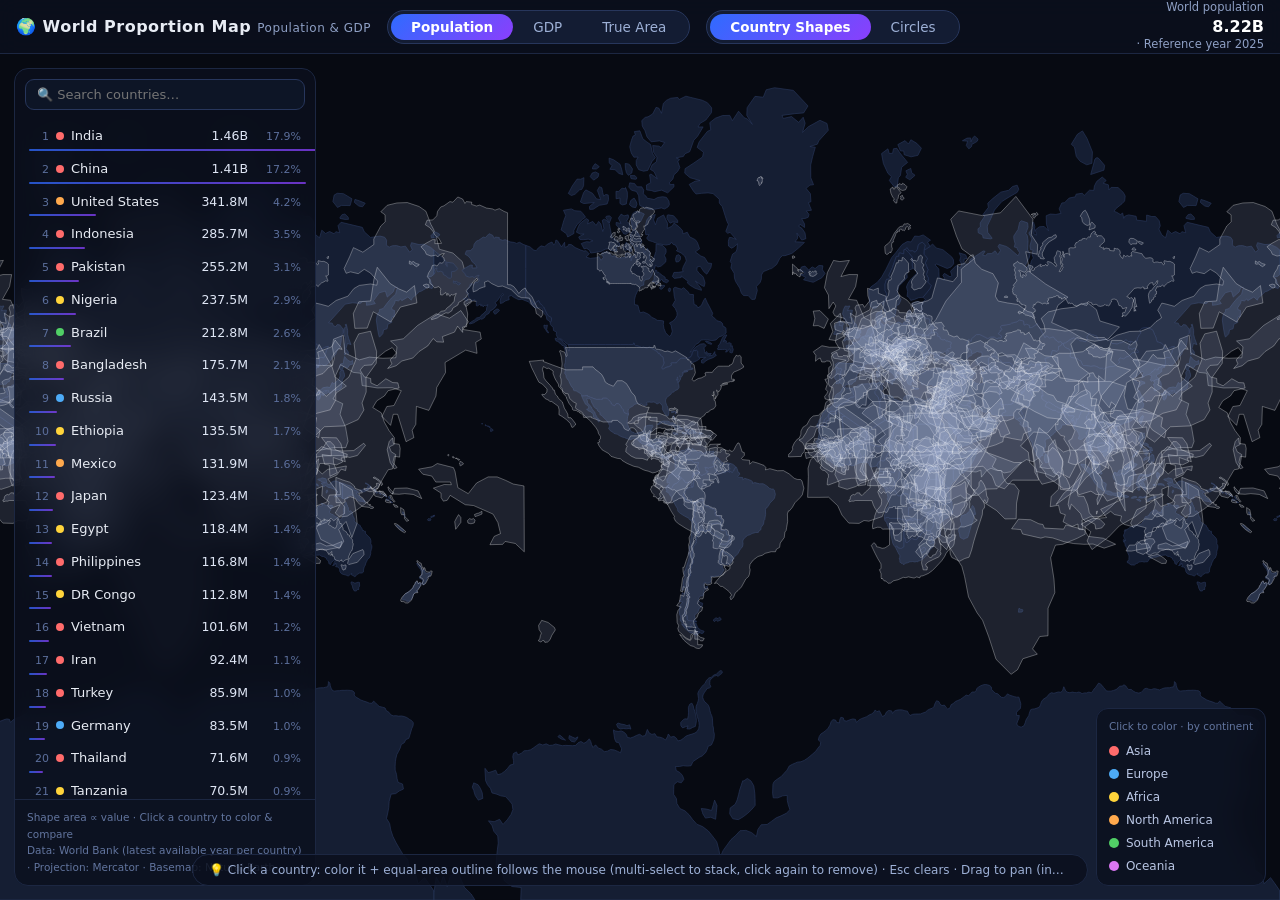
==== index.html @ f041584a "Fix: ghost outline invisible when dragged across the antimeridian (remove lon-delta normalization)" ====
<!doctype html>
<html lang="en">
<head>
<meta charset="utf-8">
<meta name="viewport" content="width=device-width,initial-scale=1">
<meta name="color-scheme" content="dark">
<title>World Proportion Map — Population &amp; GDP</title>
<style>:root{color-scheme:dark}
*{box-sizing:border-box}
html,body{height:100%}
body{margin:0;overflow:hidden;background:#070a12;color:#e8ecf4;font:14px/1.5 "Segoe UI","Microsoft YaHei",system-ui,sans-serif}
header{position:fixed;inset:0 0 auto 0;height:54px;display:flex;align-items:center;gap:16px;padding:0 16px;background:rgba(11,16,30,.85);backdrop-filter:blur(10px);border-bottom:1px solid #1c2742;z-index:30}
.brand{font-weight:700;font-size:16px;letter-spacing:.5px;white-space:nowrap}
.brand small{color:#8fa0c5;font-weight:500;margin-left:6px;font-size:12px}
.toggle{display:flex;background:#131c33;border:1px solid #27365c;border-radius:999px;padding:3px;flex:none}
.toggle button{border:0;background:transparent;color:#9db0d6;padding:5px 20px;border-radius:999px;cursor:pointer;font-size:13.5px;font-family:inherit;transition:.2s}
.toggle button.on{background:linear-gradient(135deg,#2f6bff,#8a3ffc);color:#fff;font-weight:600}
.hstat{margin-left:auto;text-align:right;font-size:11.5px;color:#8fa0c5;white-space:nowrap;line-height:1.35}
.hstat b{display:block;font-size:16px;color:#fff;font-variant-numeric:tabular-nums}
#stage{position:fixed;inset:54px 0 0 0}
#map{display:block;width:100%;height:100%;cursor:grab;user-select:none;-webkit-user-select:none;touch-action:none}
.lg-t{font-size:10.5px;color:#62759f;margin-bottom:2px}
#panel{position:absolute;left:14px;top:14px;bottom:14px;width:302px;display:flex;flex-direction:column;background:rgba(11,16,30,.82);backdrop-filter:blur(12px);border:1px solid #1c2742;border-radius:14px;z-index:20;overflow:hidden}
.p-head{padding:10px 10px 8px}
#q{width:100%;background:#0d1526;border:1px solid #27365c;border-radius:9px;color:#e8ecf4;padding:7px 11px;font-size:13px;outline:none;font-family:inherit}
#q:focus{border-color:#3d5aa8}
#rank{flex:1;overflow:auto;padding:2px 6px 8px}
.row{position:relative;display:flex;align-items:baseline;gap:7px;padding:6px 8px 7px;border-radius:8px;cursor:pointer;font-size:13px}
.row:hover{background:#16203a}
.row.act{background:#1b2a52}
.rk{width:20px;text-align:right;color:#5c6f9c;font-size:11px;flex:none;font-variant-numeric:tabular-nums}
.dotc{width:8px;height:8px;border-radius:50%;flex:none;align-self:center}
.nm{flex:1;overflow:hidden;text-overflow:ellipsis;white-space:nowrap}
.vv{color:#dfe6f5;font-variant-numeric:tabular-nums;font-size:12.5px}
.sh{width:46px;text-align:right;color:#5c6f9c;font-size:11px;font-variant-numeric:tabular-nums;flex:none}
.bar{position:absolute;left:8px;bottom:2px;height:2px;border-radius:2px;background:linear-gradient(90deg,#2f6bff,#8a3ffc);opacity:.75}
.p-foot{padding:9px 12px;font-size:10.5px;color:#62759f;border-top:1px solid #1c2742;line-height:1.6}
#legend{position:absolute;right:14px;bottom:14px;display:flex;flex-direction:column;gap:5px;background:rgba(11,16,30,.82);backdrop-filter:blur(12px);border:1px solid #1c2742;border-radius:12px;padding:10px 12px;z-index:20;font-size:12px}
.lg{display:flex;align-items:center;gap:7px;color:#b9c6e4}
.lg i{width:10px;height:10px;border-radius:50%}
#hint{position:absolute;bottom:14px;left:50%;transform:translateX(-50%);background:rgba(11,16,30,.85);border:1px solid #1c2742;padding:6px 16px;border-radius:999px;font-size:12px;color:#9db0d6;z-index:20;white-space:nowrap;max-width:70%;overflow:hidden;text-overflow:ellipsis}
#tooltip{position:fixed;display:none;pointer-events:none;background:rgba(8,12,22,.94);border:1px solid #2b3c68;border-radius:10px;padding:9px 12px;font-size:12.5px;z-index:40;max-width:280px;box-shadow:0 8px 28px rgba(0,0,0,.55)}
.tt-name{font-weight:700;font-size:13.5px;margin-bottom:3px}
.tt-name span{color:#8fa0c5;font-weight:500;font-size:11.5px}
.tt-row{color:#c4d0ea}
.tt-row b{color:#fff}
.tt-row .yr{color:#6d7fa8;font-size:11px}
.tt-row.dim{color:#7c8bab}
#errbar{display:none;position:fixed;top:64px;left:50%;transform:translateX(-50%);background:#6b1d1d;border:1px solid #a33;color:#ffd9d9;padding:8px 16px;border-radius:9px;z-index:99;font-size:13px}
.land{fill:#151e33;stroke:#2b3a5f}
@media(max-width:900px){#panel,#hstat{display:none}}
</style>
</head>
<body>
<header>
  <div class="brand">🌍 World Proportion Map<small>Population &amp; GDP</small></div>
  <div class="toggle">
    <button id="btn-pop">Population</button>
    <button id="btn-gdp">GDP</button>
    <button id="btn-area">True Area</button>
  </div>
  <div class="toggle">
    <button id="btn-shape">Country Shapes</button>
    <button id="btn-circ">Circles</button>
  </div>
  <div class="hstat" id="hstat">
    <span id="mLabel">World population</span>
    <b id="mTotal">—</b>
    <span id="mYear"></span>
  </div>
</header>
<div id="stage">
  <svg id="map"></svg>
  <aside id="panel">
    <div class="p-head"><input id="q" placeholder="🔍 Search countries…"></div>
    <div id="rank"></div>
    <div class="p-foot">Shape area ∝ value · Click a country to color &amp; compare<br>Data: World Bank (latest available year per country) · Projection: Mercator · Basemap: Natural Earth</div>
  </aside>
  <div id="legend"></div>
  <div id="hint">💡 Click a country: color it + equal-area outline follows the mouse (multi-select to stack, click again to remove) · Esc clears · Drag to pan (infinite horizontal) · Scroll to zoom</div>
  <div id="errbar"></div>
</div>
<div id="tooltip"></div>
<script type="application/json" id="world-topo">{"type":"Topology","objects":{"countries":{"type":"GeometryCollection","geometries":[{"type":"MultiPolygon","arcs":[[[0]],[[1]]],"id":"242","properties":{"name":"Fiji"}},{"type":"Polygon","arcs":[[2,3,4,5,6,7,8,9,10]],"id":"834","properties":{"name":"Tanzania"}},{"type":"Polygon","arcs":[[11,12,13,14]],"id":"732","properties":{"name":"W. Sahara"}},{"type":"MultiPolygon","arcs":[[[15,16,17,18]],[[19]],[[20]],[[21]],[[22]],[[23]],[[24]],[[25]],[[26]],[[27]],[[28]],[[29]],[[30]],[[31]],[[32]],[[33]],[[34]],[[35]],[[36]],[[37]],[[38]],[[39]],[[40]],[[41]],[[42]],[[43]],[[44]],[[45]],[[46]],[[47]]],"id":"124","properties":{"name":"Canada"}},{"type":"MultiPolygon","arcs":[[[-19,48,49,50]],[[51]],[[52]],[[53]],[[54]],[[55]],[[56]],[[57]],[[-17,58]],[[59]]],"id":"840","properties":{"name":"United States of America"}},{"type":"Polygon","arcs":[[60,61,62,63,64,65]],"id":"398","properties":{"name":"Kazakhstan"}},{"type":"Polygon","arcs":[[-63,66,67,68,69]],"id":"860","properties":{"name":"Uzbekistan"}},{"type":"MultiPolygon","arcs":[[[70,71]],[[72]],[[73]],[[74]]],"id":"598","properties":{"name":"Papua New Guinea"}},{"type":"MultiPolygon","arcs":[[[-72,75]],[[76,77]],[[78]],[[79,80]],[[81]],[[82]],[[83]],[[84]],[[85]],[[86]],[[87]],[[88]],[[89]]],"id":"360","properties":{"name":"Indonesia"}},{"type":"MultiPolygon","arcs":[[[90,91]],[[92,93,94,95,96,97]]],"id":"032","properties":{"name":"Argentina"}},{"type":"MultiPolygon","arcs":[[[-92,98]],[[99,-95,100,101]]],"id":"152","properties":{"name":"Chile"}},{"type":"Polygon","arcs":[[-8,102,103,104,105,106,107,108,109,110,111]],"id":"180","properties":{"name":"Dem. Rep. Congo"}},{"type":"Polygon","arcs":[[112,113,114,115]],"id":"706","properties":{"name":"Somalia"}},{"type":"Polygon","arcs":[[-3,116,117,118,-113,119]],"id":"404","properties":{"name":"Kenya"}},{"type":"Polygon","arcs":[[120,121,122,123,124,125,126,127]],"id":"729","properties":{"name":"Sudan"}},{"type":"Polygon","arcs":[[-122,128,129,130,131]],"id":"148","properties":{"name":"Chad"}},{"type":"Polygon","arcs":[[132,133]],"id":"332","properties":{"name":"Haiti"}},{"type":"Polygon","arcs":[[-133,134]],"id":"214","properties":{"name":"Dominican Rep."}},{"type":"MultiPolygon","arcs":[[[135]],[[136]],[[137]],[[138]],[[139]],[[140]],[[141,142,143]],[[144]],[[145]],[[146,147,148,149,-66,150,151,152,153,154,155,156,157,158,159,160,161]],[[162]],[[163,164]]],"id":"643","properties":{"name":"Russia"}},{"type":"MultiPolygon","arcs":[[[165]],[[166]],[[167]]],"id":"044","properties":{"name":"Bahamas"}},{"type":"Polygon","arcs":[[168]],"id":"238","properties":{"name":"Falkland Is."}},{"type":"MultiPolygon","arcs":[[[169]],[[-161,170,171,172]],[[173]],[[174]]],"id":"578","properties":{"name":"Norway"}},{"type":"Polygon","arcs":[[175]],"id":"304","properties":{"name":"Greenland"}},{"type":"Polygon","arcs":[[176]],"id":"260","properties":{"name":"Fr. S. Antarctic Lands"}},{"type":"Polygon","arcs":[[177,-77]],"id":"626","properties":{"name":"Timor-Leste"}},{"type":"Polygon","arcs":[[178,179,180,181,182,183,184],[185]],"id":"710","properties":{"name":"South Africa"}},{"type":"Polygon","arcs":[[-186]],"id":"426","properties":{"name":"Lesotho"}},{"type":"Polygon","arcs":[[-50,186,187,188,189]],"id":"484","properties":{"name":"Mexico"}},{"type":"Polygon","arcs":[[190,191,-93]],"id":"858","properties":{"name":"Uruguay"}},{"type":"Polygon","arcs":[[-191,-98,192,193,194,195,196,197,198,199,200]],"id":"076","properties":{"name":"Brazil"}},{"type":"Polygon","arcs":[[-194,201,-96,-100,202]],"id":"068","properties":{"name":"Bolivia"}},{"type":"Polygon","arcs":[[-195,-203,-102,203,204,205]],"id":"604","properties":{"name":"Peru"}},{"type":"Polygon","arcs":[[-196,-206,206,207,208,209,210]],"id":"170","properties":{"name":"Colombia"}},{"type":"Polygon","arcs":[[-209,211,212,213]],"id":"591","properties":{"name":"Panama"}},{"type":"Polygon","arcs":[[-213,214,215,216]],"id":"188","properties":{"name":"Costa Rica"}},{"type":"Polygon","arcs":[[-216,217,218,219]],"id":"558","properties":{"name":"Nicaragua"}},{"type":"Polygon","arcs":[[-219,220,221,222,223]],"id":"340","properties":{"name":"Honduras"}},{"type":"Polygon","arcs":[[-222,224,225]],"id":"222","properties":{"name":"El Salvador"}},{"type":"Polygon","arcs":[[-189,226,227,-223,-226,228]],"id":"320","properties":{"name":"Guatemala"}},{"type":"Polygon","arcs":[[-188,229,-227]],"id":"084","properties":{"name":"Belize"}},{"type":"Polygon","arcs":[[-197,-211,230,231]],"id":"862","properties":{"name":"Venezuela"}},{"type":"Polygon","arcs":[[-198,-232,232,233]],"id":"328","properties":{"name":"Guyana"}},{"type":"Polygon","arcs":[[-199,-234,234,235]],"id":"740","properties":{"name":"Suriname"}},{"type":"MultiPolygon","arcs":[[[-200,-236,236]],[[237,238,239,240,241,242,243,244]],[[245]]],"id":"250","properties":{"name":"France"}},{"type":"Polygon","arcs":[[-205,246,-207]],"id":"218","properties":{"name":"Ecuador"}},{"type":"Polygon","arcs":[[247]],"id":"630","properties":{"name":"Puerto Rico"}},{"type":"Polygon","arcs":[[248]],"id":"388","properties":{"name":"Jamaica"}},{"type":"Polygon","arcs":[[249]],"id":"192","properties":{"name":"Cuba"}},{"type":"Polygon","arcs":[[-181,250,251,252]],"id":"716","properties":{"name":"Zimbabwe"}},{"type":"Polygon","arcs":[[-180,253,254,-251]],"id":"072","properties":{"name":"Botswana"}},{"type":"Polygon","arcs":[[-179,255,256,257,-254]],"id":"516","properties":{"name":"Namibia"}},{"type":"Polygon","arcs":[[258,259,260,261,262,263,264]],"id":"686","properties":{"name":"Senegal"}},{"type":"Polygon","arcs":[[-261,265,266,267,268,269,270]],"id":"466","properties":{"name":"Mali"}},{"type":"Polygon","arcs":[[-13,271,-266,-260,272]],"id":"478","properties":{"name":"Mauritania"}},{"type":"Polygon","arcs":[[273,274,275,276,277]],"id":"204","properties":{"name":"Benin"}},{"type":"Polygon","arcs":[[-131,278,279,-277,280,-268,281,282]],"id":"562","properties":{"name":"Niger"}},{"type":"Polygon","arcs":[[-278,-280,283,284]],"id":"566","properties":{"name":"Nigeria"}},{"type":"Polygon","arcs":[[-130,285,286,287,288,289,-284,-279]],"id":"120","properties":{"name":"Cameroon"}},{"type":"Polygon","arcs":[[-275,290,291,292]],"id":"768","properties":{"name":"Togo"}},{"type":"Polygon","arcs":[[-292,293,294,295]],"id":"288","properties":{"name":"Ghana"}},{"type":"Polygon","arcs":[[-270,296,-295,297,298,299]],"id":"384","properties":{"name":"Côte d'Ivoire"}},{"type":"Polygon","arcs":[[-262,-271,-300,300,301,302,303]],"id":"324","properties":{"name":"Guinea"}},{"type":"Polygon","arcs":[[-263,-304,304]],"id":"624","properties":{"name":"Guinea-Bissau"}},{"type":"Polygon","arcs":[[-299,305,306,-301]],"id":"430","properties":{"name":"Liberia"}},{"type":"Polygon","arcs":[[-302,-307,307]],"id":"694","properties":{"name":"Sierra Leone"}},{"type":"Polygon","arcs":[[-269,-281,-276,-293,-296,-297]],"id":"854","properties":{"name":"Burkina Faso"}},{"type":"Polygon","arcs":[[-108,308,-286,-129,-121,309]],"id":"140","properties":{"name":"Central African Rep."}},{"type":"Polygon","arcs":[[-107,310,311,312,-287,-309]],"id":"178","properties":{"name":"Congo"}},{"type":"Polygon","arcs":[[-288,-313,313,314]],"id":"266","properties":{"name":"Gabon"}},{"type":"Polygon","arcs":[[-289,-315,315]],"id":"226","properties":{"name":"Eq. Guinea"}},{"type":"Polygon","arcs":[[-7,316,317,-252,-255,-258,318,-103]],"id":"894","properties":{"name":"Zambia"}},{"type":"Polygon","arcs":[[-6,319,-317]],"id":"454","properties":{"name":"Malawi"}},{"type":"Polygon","arcs":[[-5,320,-184,321,-182,-253,-318,-320]],"id":"508","properties":{"name":"Mozambique"}},{"type":"Polygon","arcs":[[-183,-322]],"id":"748","properties":{"name":"eSwatini"}},{"type":"MultiPolygon","arcs":[[[-106,322,-311]],[[-104,-319,-257,323]]],"id":"024","properties":{"name":"Angola"}},{"type":"Polygon","arcs":[[-9,-112,324]],"id":"108","properties":{"name":"Burundi"}},{"type":"Polygon","arcs":[[325,326,327,328,329,330,331]],"id":"376","properties":{"name":"Israel"}},{"type":"Polygon","arcs":[[-331,332,333]],"id":"422","properties":{"name":"Lebanon"}},{"type":"Polygon","arcs":[[334]],"id":"450","properties":{"name":"Madagascar"}},{"type":"Polygon","arcs":[[-327,335]],"id":"275","properties":{"name":"Palestine"}},{"type":"Polygon","arcs":[[-265,336]],"id":"270","properties":{"name":"Gambia"}},{"type":"Polygon","arcs":[[337,338,339]],"id":"788","properties":{"name":"Tunisia"}},{"type":"Polygon","arcs":[[-12,340,341,-338,342,-282,-267,-272]],"id":"012","properties":{"name":"Algeria"}},{"type":"Polygon","arcs":[[-326,343,344,345,346,-328,-336]],"id":"400","properties":{"name":"Jordan"}},{"type":"Polygon","arcs":[[347,348,349,350,351]],"id":"784","properties":{"name":"United Arab Emirates"}},{"type":"Polygon","arcs":[[352,353]],"id":"634","properties":{"name":"Qatar"}},{"type":"Polygon","arcs":[[354,355,356]],"id":"414","properties":{"name":"Kuwait"}},{"type":"Polygon","arcs":[[-345,357,358,359,360,-357,361]],"id":"368","properties":{"name":"Iraq"}},{"type":"MultiPolygon","arcs":[[[-351,362,363,364]],[[-349,365]]],"id":"512","properties":{"name":"Oman"}},{"type":"MultiPolygon","arcs":[[[366]],[[367]]],"id":"548","properties":{"name":"Vanuatu"}},{"type":"Polygon","arcs":[[368,369,370,371]],"id":"116","properties":{"name":"Cambodia"}},{"type":"Polygon","arcs":[[-369,372,373,374,375,376]],"id":"764","properties":{"name":"Thailand"}},{"type":"Polygon","arcs":[[-370,-377,377,378,379]],"id":"418","properties":{"name":"Laos"}},{"type":"Polygon","arcs":[[-376,380,381,382,383,-378]],"id":"104","properties":{"name":"Myanmar"}},{"type":"Polygon","arcs":[[-371,-380,384,385]],"id":"704","properties":{"name":"Vietnam"}},{"type":"MultiPolygon","arcs":[[[386,386,386]],[[-147,387,388,389,390]]],"id":"408","properties":{"name":"North Korea"}},{"type":"Polygon","arcs":[[-389,391]],"id":"410","properties":{"name":"South Korea"}},{"type":"Polygon","arcs":[[-149,392]],"id":"496","properties":{"name":"Mongolia"}},{"type":"Polygon","arcs":[[-383,393,394,395,396,397,398,399,400]],"id":"356","properties":{"name":"India"}},{"type":"Polygon","arcs":[[-382,401,-394]],"id":"050","properties":{"name":"Bangladesh"}},{"type":"Polygon","arcs":[[-400,402]],"id":"064","properties":{"name":"Bhutan"}},{"type":"Polygon","arcs":[[-398,403]],"id":"524","properties":{"name":"Nepal"}},{"type":"Polygon","arcs":[[-396,404,405,406,407]],"id":"586","properties":{"name":"Pakistan"}},{"type":"Polygon","arcs":[[-69,408,409,-407,410,411]],"id":"004","properties":{"name":"Afghanistan"}},{"type":"Polygon","arcs":[[-68,412,413,-409]],"id":"762","properties":{"name":"Tajikistan"}},{"type":"Polygon","arcs":[[-62,414,-413,-67]],"id":"417","properties":{"name":"Kyrgyzstan"}},{"type":"Polygon","arcs":[[-64,-70,-412,415,416]],"id":"795","properties":{"name":"Turkmenistan"}},{"type":"Polygon","arcs":[[-360,417,418,419,420,421,-416,-411,-406,422]],"id":"364","properties":{"name":"Iran"}},{"type":"Polygon","arcs":[[-332,-334,423,424,-358,-344]],"id":"760","properties":{"name":"Syria"}},{"type":"Polygon","arcs":[[-420,425,426,427,428]],"id":"051","properties":{"name":"Armenia"}},{"type":"Polygon","arcs":[[-172,429,430]],"id":"752","properties":{"name":"Sweden"}},{"type":"Polygon","arcs":[[-156,431,432,433,434]],"id":"112","properties":{"name":"Belarus"}},{"type":"Polygon","arcs":[[-155,435,-164,436,437,438,439,440,441,442,-432]],"id":"804","properties":{"name":"Ukraine"}},{"type":"Polygon","arcs":[[-433,-443,443,444,445,446,-142,447]],"id":"616","properties":{"name":"Poland"}},{"type":"Polygon","arcs":[[448,449,450,451,452,453,454]],"id":"040","properties":{"name":"Austria"}},{"type":"Polygon","arcs":[[-441,455,456,457,458,-449,459]],"id":"348","properties":{"name":"Hungary"}},{"type":"Polygon","arcs":[[-439,460]],"id":"498","properties":{"name":"Moldova"}},{"type":"Polygon","arcs":[[-438,461,462,463,-456,-440,-461]],"id":"642","properties":{"name":"Romania"}},{"type":"Polygon","arcs":[[-434,-448,-144,464,465]],"id":"440","properties":{"name":"Lithuania"}},{"type":"Polygon","arcs":[[-157,-435,-466,466,467]],"id":"428","properties":{"name":"Latvia"}},{"type":"Polygon","arcs":[[-158,-468,468]],"id":"233","properties":{"name":"Estonia"}},{"type":"Polygon","arcs":[[-446,469,-453,470,-238,471,472,473,474,475,476]],"id":"276","properties":{"name":"Germany"}},{"type":"Polygon","arcs":[[-463,477,478,479,480,481]],"id":"100","properties":{"name":"Bulgaria"}},{"type":"MultiPolygon","arcs":[[[482]],[[-480,483,484,485,486]]],"id":"300","properties":{"name":"Greece"}},{"type":"MultiPolygon","arcs":[[[-359,-425,487,488,-427,-418]],[[-479,489,-484]]],"id":"792","properties":{"name":"Turkey"}},{"type":"Polygon","arcs":[[-486,490,491,492,493]],"id":"008","properties":{"name":"Albania"}},{"type":"Polygon","arcs":[[-458,494,495,496,497,498]],"id":"191","properties":{"name":"Croatia"}},{"type":"Polygon","arcs":[[-452,499,-239,-471]],"id":"756","properties":{"name":"Switzerland"}},{"type":"Polygon","arcs":[[-472,-245,500]],"id":"442","properties":{"name":"Luxembourg"}},{"type":"Polygon","arcs":[[-473,-501,-244,501,502]],"id":"056","properties":{"name":"Belgium"}},{"type":"Polygon","arcs":[[-474,-503,503]],"id":"528","properties":{"name":"Netherlands"}},{"type":"Polygon","arcs":[[504,505]],"id":"620","properties":{"name":"Portugal"}},{"type":"Polygon","arcs":[[-505,506,-242,507]],"id":"724","properties":{"name":"Spain"}},{"type":"Polygon","arcs":[[508,509]],"id":"372","properties":{"name":"Ireland"}},{"type":"Polygon","arcs":[[510]],"id":"540","properties":{"name":"New Caledonia"}},{"type":"MultiPolygon","arcs":[[[511]],[[512]],[[513]],[[514]],[[515]]],"id":"090","properties":{"name":"Solomon Is."}},{"type":"MultiPolygon","arcs":[[[516]],[[517]]],"id":"554","properties":{"name":"New Zealand"}},{"type":"MultiPolygon","arcs":[[[518]],[[519]]],"id":"036","properties":{"name":"Australia"}},{"type":"Polygon","arcs":[[520]],"id":"144","properties":{"name":"Sri Lanka"}},{"type":"MultiPolygon","arcs":[[[521]],[[-61,-150,-393,-148,-391,522,-385,-379,-384,-401,-403,-399,-404,-397,-408,-410,-414,-415]]],"id":"156","properties":{"name":"China"}},{"type":"Polygon","arcs":[[523]],"id":"158","properties":{"name":"Taiwan"}},{"type":"MultiPolygon","arcs":[[[-451,524,525,-240,-500]],[[526]],[[527]]],"id":"380","properties":{"name":"Italy"}},{"type":"MultiPolygon","arcs":[[[-476,528]],[[529]]],"id":"208","properties":{"name":"Denmark"}},{"type":"MultiPolygon","arcs":[[[-510,530]],[[531]]],"id":"826","properties":{"name":"United Kingdom"}},{"type":"Polygon","arcs":[[532]],"id":"352","properties":{"name":"Iceland"}},{"type":"MultiPolygon","arcs":[[[-152,533,-421,-429,534]],[[-419,-426]]],"id":"031","properties":{"name":"Azerbaijan"}},{"type":"Polygon","arcs":[[-153,-535,-428,-489,535]],"id":"268","properties":{"name":"Georgia"}},{"type":"MultiPolygon","arcs":[[[536]],[[537]],[[538]],[[539]],[[540]],[[541]],[[542]]],"id":"608","properties":{"name":"Philippines"}},{"type":"MultiPolygon","arcs":[[[-374,543]],[[-81,544,545,546]]],"id":"458","properties":{"name":"Malaysia"}},{"type":"Polygon","arcs":[[-546,547]],"id":"096","properties":{"name":"Brunei"}},{"type":"Polygon","arcs":[[-450,-459,-499,548,-525]],"id":"705","properties":{"name":"Slovenia"}},{"type":"Polygon","arcs":[[-160,549,-430,-171]],"id":"246","properties":{"name":"Finland"}},{"type":"Polygon","arcs":[[-442,-460,-455,550,-444]],"id":"703","properties":{"name":"Slovakia"}},{"type":"Polygon","arcs":[[-445,-551,-454,-470]],"id":"203","properties":{"name":"Czechia"}},{"type":"Polygon","arcs":[[-126,551,552,553]],"id":"232","properties":{"name":"Eritrea"}},{"type":"MultiPolygon","arcs":[[[554]],[[555]],[[556]]],"id":"392","properties":{"name":"Japan"}},{"type":"Polygon","arcs":[[-193,-97,-202]],"id":"600","properties":{"name":"Paraguay"}},{"type":"Polygon","arcs":[[-364,557,558]],"id":"887","properties":{"name":"Yemen"}},{"type":"Polygon","arcs":[[-346,-362,-356,559,-354,560,-352,-365,-559,561]],"id":"682","properties":{"name":"Saudi Arabia"}},{"type":"MultiPolygon","arcs":[[[562]],[[563]],[[564]],[[565]],[[566]],[[567]],[[568]],[[569]]],"id":"010","properties":{"name":"Antarctica"}},{"type":"Polygon","arcs":[[570,571]],"properties":{"name":"N. Cyprus"}},{"type":"Polygon","arcs":[[-572,572]],"id":"196","properties":{"name":"Cyprus"}},{"type":"Polygon","arcs":[[-341,-15,573]],"id":"504","properties":{"name":"Morocco"}},{"type":"Polygon","arcs":[[-124,574,575,-329,576]],"id":"818","properties":{"name":"Egypt"}},{"type":"Polygon","arcs":[[-123,-132,-283,-343,-340,577,-575]],"id":"434","properties":{"name":"Libya"}},{"type":"Polygon","arcs":[[-114,-119,578,-127,-554,579,580]],"id":"231","properties":{"name":"Ethiopia"}},{"type":"Polygon","arcs":[[-553,581,582,-580]],"id":"262","properties":{"name":"Djibouti"}},{"type":"Polygon","arcs":[[-115,-581,-583,583]],"properties":{"name":"Somaliland"}},{"type":"Polygon","arcs":[[-11,584,-110,585,-117]],"id":"800","properties":{"name":"Uganda"}},{"type":"Polygon","arcs":[[-10,-325,-111,-585]],"id":"646","properties":{"name":"Rwanda"}},{"type":"Polygon","arcs":[[-496,586,587]],"id":"070","properties":{"name":"Bosnia and Herz."}},{"type":"Polygon","arcs":[[-481,-487,-494,588,589]],"id":"807","properties":{"name":"Macedonia"}},{"type":"Polygon","arcs":[[-457,-464,-482,-590,590,591,-587,-495]],"id":"688","properties":{"name":"Serbia"}},{"type":"Polygon","arcs":[[-492,592,-497,-588,-592,593]],"id":"499","properties":{"name":"Montenegro"}},{"type":"Polygon","arcs":[[-493,-594,-591,-589]],"properties":{"name":"Kosovo"}},{"type":"Polygon","arcs":[[594]],"id":"780","properties":{"name":"Trinidad and Tobago"}},{"type":"Polygon","arcs":[[-109,-310,-128,-579,-118,-586]],"id":"728","properties":{"name":"S. Sudan"}}]},"land":{"type":"GeometryCollection","geometries":[{"type":"MultiPolygon","arcs":[[[0]],[[1]],[[3,320,184,255,323,104,322,311,313,315,289,284,273,290,293,297,305,307,302,304,263,336,258,272,13,573,341,338,577,575,329,332,423,487,535,153,435,164,436,461,477,489,484,490,592,497,548,525,240,507,505,506,242,501,503,474,528,476,446,142,464,466,468,158,549,430,172,161,387,391,389,522,385,371,372,543,374,380,401,394,404,422,360,354,559,352,560,347,365,349,362,557,561,346,576,124,551,581,583,115,119],[421,416,64,150,533]],[[17,48,186,229,227,223,219,216,213,209,230,232,234,236,200,191,93,100,203,246,207,211,214,217,220,224,228,189,50,15,58]],[[19]],[[20]],[[21]],[[22]],[[23]],[[24]],[[25]],[[26]],[[27]],[[28]],[[29]],[[30]],[[31]],[[32]],[[33]],[[34]],[[35]],[[36]],[[37]],[[38]],[[39]],[[40]],[[41]],[[42]],[[43]],[[44]],[[45]],[[46]],[[47]],[[51]],[[52]],[[53]],[[54]],[[55]],[[56]],[[57]],[[59]],[[70,75]],[[72]],[[73]],[[74]],[[77,177]],[[78]],[[546,79,544,547]],[[81]],[[82]],[[83]],[[84]],[[85]],[[86]],[[87]],[[88]],[[89]],[[90,98]],[[133,134]],[[135]],[[136]],[[137]],[[138]],[[139]],[[140]],[[144]],[[145]],[[162]],[[165]],[[166]],[[167]],[[168]],[[169]],[[173]],[[174]],[[175]],[[176]],[[245]],[[247]],[[248]],[[249]],[[334]],[[366]],[[367]],[[482]],[[508,530]],[[510]],[[511]],[[512]],[[513]],[[514]],[[515]],[[516]],[[517]],[[518]],[[519]],[[520]],[[521]],[[523]],[[526]],[[527]],[[529]],[[531]],[[532]],[[536]],[[537]],[[538]],[[539]],[[540]],[[541]],[[542]],[[554]],[[555]],[[556]],[[562]],[[563]],[[564]],[[565]],[[566]],[[567]],[[568]],[[569]],[[570,572]],[[594]]]}]}},"arcs":[[[99478,40237],[69,98],[96,-171],[-46,-308],[-172,-81],[-153,73],[-27,260],[107,203],[126,-74]],[[0,41087],[57,27],[-34,-284],[-23,-32],[99822,-145],[-177,-124],[-36,220],[139,121],[88,33],[163,184],[-99999,0]],[[59417,50018],[47,-65],[1007,-1203],[19,-343],[399,-590]],[[60889,47817],[-128,-728],[16,-335],[178,-216],[8,-153],[-76,-357],[16,-180],[-18,-282],[97,-370],[115,-583],[101,-129]],[[61198,44484],[-221,-342],[-303,-230],[-167,10],[-99,-177],[-193,-16],[-73,-74],[-334,166],[-209,-48]],[[59599,43773],[-77,804],[-95,275],[-55,164],[-273,110]],[[59099,45126],[-157,177],[-177,100],[-111,99],[-116,150]],[[58538,45652],[-150,745],[-161,330],[-55,343],[27,307],[-50,544]],[[58149,47921],[115,28],[101,214],[108,308],[69,124],[-3,192],[-60,134],[-16,233]],[[58463,49154],[80,74],[16,348],[-110,333]],[[58449,49909],[98,71],[304,-7],[566,45]],[[47592,66920],[1,-40],[-6,-114]],[[47587,66766],[-1,-895],[-911,31],[9,-1512],[-261,-53],[-68,-304],[53,-853],[-1088,4],[-60,-197]],[[45260,62987],[12,249]],[[45272,63236],[5,-1],[625,48],[33,213],[114,265],[92,816],[386,637],[131,745],[86,44],[91,460],[234,63],[100,-76],[126,0],[90,134],[172,19],[-7,317],[42,0]],[[15878,79530],[-38,1],[-537,581],[-199,255],[-503,244],[-155,523],[40,363],[-356,252],[-48,476],[-336,429],[-6,304]],[[13740,82958],[154,285],[-7,373],[-473,376],[-284,674],[-173,424],[-255,266],[-187,242],[-147,306],[-279,-192],[-270,-330],[-247,388],[-194,259],[-271,164],[-273,17],[1,3364],[2,2193]],[[10837,91767],[518,-142],[438,-285],[289,-54],[244,247],[336,184],[413,-72],[416,259],[455,148],[191,-245],[207,138],[62,278],[192,-63],[470,-530],[369,401],[38,-449],[341,97],[105,173],[337,-34],[424,-248],[650,-217],[383,-100],[272,38],[374,-300],[-390,-293],[502,-127],[750,70],[236,103],[296,-354],[302,299],[-283,251],[179,202],[338,27],[223,59],[224,-141],[279,-321],[310,47],[491,-266],[431,94],[405,-14],[-32,367],[247,103],[431,-200],[-2,-559],[177,471],[223,-16],[126,594],[-298,364],[-324,239],[22,653],[329,429],[366,-95],[281,-261],[378,-666],[-247,-290],[517,-120],[-1,-604],[371,463],[332,-380],[-83,-438],[269,-399],[290,427],[202,510],[16,649],[394,-46],[411,-87],[373,-293],[17,-293],[-207,-315],[196,-316],[-36,-288],[-544,-413],[-386,-91],[-287,178],[-83,-297],[-268,-498],[-81,-259],[-322,-399],[-397,-39],[-220,-250],[-18,-384],[-323,-74],[-340,-479],[-301,-665],[-108,-466],[-16,-686],[409,-99],[125,-553],[130,-448],[388,117],[517,-256],[277,-225],[199,-279],[348,-163],[294,-248],[459,-34],[302,-58],[-45,-511],[86,-594],[201,-661],[414,-561],[214,192],[150,607],[-145,934],[-196,311],[445,276],[314,415],[154,411],[-23,395],[-188,502],[-338,445],[328,619],[-121,535],[-93,922],[194,137],[476,-161],[286,-57],[230,155],[258,-200],[342,-343],[85,-229],[495,-45],[-8,-496],[92,-747],[254,-92],[201,-348],[402,328],[266,652],[184,274],[216,-527],[362,-754],[307,-709],[-112,-371],[370,-333],[250,-338],[442,-152],[179,-189],[110,-500],[216,-78],[112,-223],[20,-664],[-202,-222],[-199,-207],[-458,-210],[-349,-486],[-470,-96],[-594,125],[-417,4],[-287,-41],[-233,-424],[-354,-262],[-401,-782],[-320,-545],[236,97],[446,776],[583,493],[415,58],[246,-289],[-262,-397],[88,-637],[91,-446],[361,-295],[459,86],[278,664],[19,-429],[180,-214],[-344,-387],[-615,-351],[-276,-239],[-310,-426],[-211,44],[-11,500],[483,488],[-445,-19],[-309,-72]],[[31350,77248],[-181,334],[0,805],[-123,171],[-187,-100],[-92,155],[-212,-446],[-84,-460],[-99,-269],[-118,-91],[-89,-30],[-28,-146],[-512,0],[-422,-4],[-125,-109],[-294,-425],[-34,-46],[-89,-231],[-255,1],[-273,-3],[-125,-93],[44,-116],[25,-181],[-5,-60],[-363,-293],[-286,-93],[-323,-316],[-70,0],[-94,93],[-31,85],[6,61],[61,207],[131,325],[81,349],[-56,514],[-59,536],[-290,277],[35,105],[-41,73],[-76,0],[-56,93],[-14,140],[-54,-61],[-75,18],[17,59],[-65,58],[-27,155],[-216,189],[-224,197],[-272,229],[-261,214],[-248,-167],[-91,-6],[-342,154],[-225,-77],[-269,183],[-284,94],[-194,36],[-86,100],[-49,325],[-94,-3],[-1,-227],[-575,0],[-951,0],[-944,0],[-833,0],[-834,0],[-819,0],[-847,0],[-273,0],[-824,0],[-789,0]],[[26668,87478],[207,273],[381,-6],[-6,-114],[-325,-326],[-196,13],[-61,160]],[[27840,93593],[-306,313],[12,213],[133,39],[636,-63],[479,-325],[25,-163],[-296,17],[-299,13],[-304,-80],[-80,36]],[[27690,87261],[107,177],[114,-13],[70,-121],[-108,-310],[-123,50],[-73,176],[13,41]],[[23996,94879],[-151,-229],[-403,44],[-337,155],[148,266],[399,159],[243,-208],[101,-187]],[[23933,96380],[-126,-17],[-521,38],[-74,165],[559,-9],[195,-109],[-33,-68]],[[23124,97116],[332,-205],[-76,-214],[-411,-122],[-226,138],[-119,221],[-22,245],[360,-24],[162,-39]],[[25514,94532],[-449,73],[-738,190],[-96,325],[-34,293],[-279,258],[-574,72],[-322,183],[104,242],[573,-37],[308,-190],[547,1],[240,-194],[-64,-222],[319,-134],[177,-140],[374,-26],[406,-50],[441,128],[566,51],[451,-42],[298,-223],[62,-244],[-174,-157],[-414,-127],[-355,72],[-797,-91],[-570,-11]],[[19093,96754],[392,-92],[-93,-177],[-518,-170],[-411,191],[224,188],[406,60]],[[19177,97139],[361,-120],[-339,-115],[-461,1],[5,84],[285,177],[149,-27]],[[34555,80899],[-148,-372],[-184,-517],[181,199],[187,-126],[-98,-206],[247,-162],[128,144],[277,-182],[-86,-433],[194,101],[36,-313],[86,-367],[-117,-520],[-125,-22],[-183,111],[60,484],[-77,75],[-322,-513],[-166,21],[196,277],[-267,144],[-298,-35],[-539,18],[-43,175],[173,208],[-121,160],[234,356],[287,941],[172,336],[241,204],[129,-26],[-54,-160]],[[26699,89048],[304,-203],[318,-184],[25,-281],[204,46],[199,-196],[-247,-186],[-432,142],[-156,266],[-275,-314],[-396,-306],[-95,346],[-377,-57],[242,292],[35,465],[95,542],[201,-49],[51,-259],[143,91],[161,-155]],[[28119,93327],[263,235],[616,-299],[383,-282],[36,-258],[515,134],[290,-376],[670,-234],[242,-238],[263,-553],[-510,-275],[654,-386],[441,-130],[400,-543],[437,-39],[-87,-414],[-487,-687],[-342,253],[-437,568],[-359,-74],[-35,-338],[292,-344],[377,-272],[114,-157],[181,-584],[-96,-425],[-350,160],[-697,473],[393,-509],[289,-357],[45,-206],[-753,236],[-596,343],[-337,287],[97,167],[-414,304],[-405,286],[5,-171],[-803,-94],[-235,203],[183,435],[522,10],[571,76],[-92,211],[96,294],[360,576],[-77,261],[-107,203],[-425,286],[-563,201],[178,150],[-294,367],[-245,34],[-219,201],[-149,-175],[-503,-76],[-1011,132],[-588,174],[-450,89],[-231,207],[290,270],[-394,2],[-88,599],[213,528],[286,241],[717,158],[-204,-382],[219,-369],[256,477],[704,242],[477,-611],[-42,-387],[550,172]],[[23749,94380],[579,-20],[530,-144],[-415,-526],[-331,-115],[-298,-442],[-317,22],[-173,519],[4,294],[145,251],[276,161]],[[15873,95551],[472,442],[570,383],[426,-9],[381,87],[-38,-454],[-214,-205],[-259,-29],[-517,-252],[-444,-91],[-377,128]],[[13136,82508],[267,47],[-84,-671],[242,-475],[-111,1],[-167,270],[-103,272],[-140,184],[-51,260],[16,188],[131,-76]],[[20696,97433],[546,-81],[751,-215],[212,-281],[108,-247],[-453,66],[-457,192],[-619,21],[268,176],[-335,142],[-21,227]],[[15692,79240],[-140,-82],[-456,269],[-84,209],[-248,207],[-50,168],[-286,107],[-107,321],[24,137],[291,-129],[171,-89],[261,-63],[94,-204],[138,-280],[277,-244],[115,-327]],[[16239,94566],[397,-123],[709,-33],[270,-171],[298,-249],[-349,-149],[-681,-415],[-344,-414],[0,-257],[-731,-285],[-147,259],[-641,312],[119,250],[192,432],[241,388],[-272,362],[939,93]],[[20050,95391],[247,99],[291,-26],[49,-289],[-169,-281],[-940,-91],[-701,-256],[-423,-14],[-35,193],[577,261],[-1255,-70],[-389,106],[379,577],[262,165],[782,-199],[493,-350],[485,-45],[-397,565],[255,215],[286,-68],[94,-282],[109,-210]],[[20410,93755],[311,-239],[175,-575],[86,-417],[466,-293],[502,-279],[-31,-260],[-456,-48],[178,-227],[-94,-217],[-503,93],[-478,160],[-322,-36],[-522,-201],[-704,-88],[-494,-56],[-151,279],[-379,161],[-246,-66],[-343,468],[185,62],[429,101],[392,-26],[362,103],[-537,138],[-594,-47],[-394,12],[-146,217],[644,237],[-428,-9],[-485,156],[233,443],[193,235],[744,359],[284,-114],[-139,-277],[618,179],[386,-298],[314,302],[254,-194],[227,-580],[140,244],[-197,606],[244,86],[276,-94]],[[22100,93536],[-306,386],[329,286],[331,-124],[496,75],[72,-172],[-259,-283],[420,-254],[-50,-532],[-455,-229],[-268,50],[-192,225],[-690,456],[5,189],[567,-73]],[[20389,94064],[372,24],[211,-130],[-244,-390],[-434,413],[95,83]],[[22639,95907],[212,-273],[9,-303],[-127,-440],[-458,-60],[-298,94],[5,345],[-455,-46],[-18,457],[299,-18],[419,201],[390,-34],[22,77]],[[23329,98201],[192,180],[285,42],[-122,135],[646,30],[355,-315],[468,-127],[455,-112],[220,-390],[334,-190],[-381,-176],[-513,-445],[-492,-42],[-575,76],[-299,240],[4,215],[220,157],[-508,-4],[-306,196],[-176,268],[193,262]],[[24559,98965],[413,112],[324,19],[545,96],[409,220],[344,-30],[300,-166],[211,319],[367,95],[498,65],[849,24],[148,-63],[802,100],[601,-38],[602,-37],[742,-47],[597,-75],[508,-161],[-12,-157],[-678,-257],[-672,-119],[-251,-133],[605,3],[-656,-358],[-452,-167],[-476,-483],[-573,-98],[-177,-120],[-841,-64],[383,-74],[-192,-105],[230,-292],[-264,-202],[-429,-167],[-132,-232],[-388,-176],[39,-134],[475,23],[6,-144],[-742,-355],[-726,163],[-816,-91],[-414,71],[-525,31],[-35,284],[514,133],[-137,427],[170,41],[742,-255],[-379,379],[-450,113],[225,229],[492,141],[79,206],[-392,231],[-118,304],[759,-26],[220,-64],[433,216],[-625,68],[-972,-38],[-491,201],[-232,239],[-324,173],[-61,202]],[[29106,90427],[-180,-174],[-312,-30],[-69,289],[118,331],[255,82],[217,-163],[3,-253],[-32,-82]],[[23262,91636],[169,-226],[-173,-207],[-374,179],[-226,-65],[-380,266],[245,183],[194,256],[295,-168],[166,-106],[84,-112]],[[32078,80046],[96,49],[365,-148],[284,-247],[8,-108],[-135,-11],[-360,186],[-258,279]],[[32218,78370],[97,-288],[202,-79],[257,16],[-137,-242],[-102,-38],[-353,250],[-69,198],[105,183]],[[31350,77248],[48,-194],[-296,-286],[-286,-204],[-293,-175],[-147,-351],[-47,-133],[-3,-313],[92,-313],[115,-15],[-29,216],[83,-131],[-22,-169],[-188,-96],[-133,11],[-205,-103],[-121,-29],[-162,-29],[-231,-171],[408,111],[82,-112],[-389,-177],[-177,-1],[8,72],[-84,-164],[82,-27],[-60,-424],[-203,-455],[-20,152],[-61,30],[-91,148],[57,-318],[69,-105],[5,-223],[-89,-230],[-157,-472],[-25,24],[86,402],[-142,225],[-33,491],[-53,-255],[59,-375],[-183,93],[191,-191],[12,-562],[79,-41],[29,-204],[39,-591],[-176,-439],[-288,-175],[-182,-346],[-139,-38],[-141,-217],[-39,-199],[-305,-383],[-157,-281],[-131,-351],[-43,-419],[50,-411],[92,-505],[124,-418],[1,-256],[132,-685],[-9,-398],[-12,-230],[-69,-361],[-83,-75],[-137,72],[-44,259],[-105,136],[-148,508],[-129,452],[-42,231],[57,393],[-77,325],[-217,494],[-108,90],[-281,-268],[-49,30],[-135,275],[-174,147],[-314,-75],[-247,66],[-212,-41],[-114,-92],[50,-157],[-5,-240],[59,-117],[-53,-77],[-103,87],[-104,-112],[-202,18],[-207,312],[-242,-73],[-202,137],[-173,-42],[-234,-138],[-253,-438],[-276,-255],[-152,-282],[-63,-266],[-3,-407],[14,-284],[52,-201]],[[23016,65864],[-108,-18],[-197,130],[-217,184],[-78,277],[-61,414],[-164,337],[-96,346],[-139,404],[-196,236],[-227,-11],[-175,-467],[-230,177],[-144,178],[-69,325],[-92,309],[-165,260],[-142,186],[-102,210],[-481,0],[0,-244],[-221,0],[-552,-4],[-634,416],[-419,287],[26,116],[-353,-64],[-316,-46]],[[17464,69802],[-46,302],[-180,340],[-130,71],[-30,169],[-156,30],[-100,159],[-258,59],[-71,95],[-33,324],[-270,594],[-231,821],[10,137],[-123,195],[-215,495],[-38,482],[-148,323],[61,489],[-10,507],[-89,453],[109,557],[34,536],[33,536],[-50,792],[-88,506],[-80,274],[33,115],[402,-200],[148,-558],[69,156],[-45,484],[-94,485]],[[6833,62443],[49,-51],[45,-79],[71,-207],[-7,-33],[-108,-126],[-89,-92],[-41,-99],[-69,84],[8,165],[-46,216],[14,65],[48,97],[-19,116],[16,55],[21,-11],[107,-100]],[[6668,62848],[-23,-71],[-94,-43],[-47,125],[-32,48],[-3,37],[27,50],[99,-56],[73,-90]],[[6456,63091],[-9,-63],[-149,17],[21,72],[137,-26]],[[6104,63411],[23,-38],[80,-196],[-15,-34],[-19,8],[-97,21],[-35,133],[-11,24],[74,82]],[[5732,63705],[5,-138],[-33,-58],[-93,107],[14,43],[43,58],[64,-12]],[[3759,86256],[220,-54],[27,-226],[-171,-92],[-182,110],[-168,161],[274,101]],[[7436,84829],[185,-40],[117,-183],[-240,-281],[-277,-225],[-142,152],[-43,277],[252,210],[148,90]],[[13740,82958],[-153,223],[-245,188],[-78,515],[-358,478],[-150,558],[-267,38],[-441,15],[-326,170],[-574,613],[-266,112],[-486,211],[-385,-51],[-546,272],[-330,252],[-309,-125],[58,-411],[-154,-38],[-321,-123],[-245,-199],[-308,-126],[-39,348],[125,580],[295,182],[-76,148],[-354,-329],[-190,-394],[-400,-420],[203,-287],[-262,-424],[-299,-248],[-278,-180],[-69,-261],[-434,-305],[-87,-278],[-325,-252],[-191,45],[-259,-165],[-282,-201],[-231,-197],[-477,-169],[-43,99],[304,276],[271,182],[296,324],[345,66],[137,243],[385,353],[62,119],[205,208],[48,448],[141,349],[-320,-179],[-90,102],[-150,-215],[-181,300],[-75,-212],[-104,294],[-278,-236],[-170,0],[-24,352],[50,216],[-179,211],[-361,-113],[-235,277],[-190,142],[-1,334],[-214,252],[108,340],[226,330],[99,303],[225,43],[191,-94],[224,285],[201,-51],[212,183],[-52,270],[-155,106],[205,228],[-170,-7],[-295,-128],[-85,-131],[-219,131],[-392,-67],[-407,142],[-117,238],[-351,343],[390,247],[620,289],[228,0],[-38,-296],[586,23],[-225,366],[-342,225],[-197,296],[-267,252],[-381,187],[155,309],[493,19],[350,270],[66,287],[284,281],[271,68],[526,262],[256,-40],[427,315],[421,-124],[201,-266],[123,114],[469,-35],[-16,-136],[425,-101],[283,59],[585,-186],[534,-56],[214,-77],[370,96],[421,-177],[302,-83]],[[2297,88264],[171,-113],[173,61],[225,-156],[276,-79],[-23,-64],[-211,-125],[-211,128],[-106,107],[-245,-34],[-66,52],[17,223]],[[74266,79657],[-212,-393],[-230,-56],[-13,-592],[-155,-267],[-551,194],[-200,-1058],[-143,-131],[-550,-236],[250,-1026],[-190,-154],[22,-337]],[[72294,75601],[-171,87],[-140,212],[-412,62],[-461,16],[-100,-65],[-396,248],[-158,-122],[-43,-349],[-457,204],[-183,-84],[-62,-259]],[[69711,75551],[-159,-109],[-367,-412],[-121,-422],[-104,-4],[-76,280],[-353,19],[-57,484],[-135,4],[21,593],[-333,431],[-476,-46],[-326,-86],[-265,533],[-227,223],[-431,423],[-52,51],[-715,-349],[11,-2178]],[[65546,74986],[-142,-29],[-195,463],[-188,166],[-315,-123],[-123,-197]],[[64583,75266],[-15,144],[68,246],[-53,206],[-322,202],[-125,530],[-154,150],[-9,192],[270,-56],[11,432],[236,96],[243,-88],[50,576],[-50,365],[-278,-28],[-236,144],[-321,-260],[-259,-124]],[[63639,77993],[-142,96],[29,304],[-177,395],[-207,-17],[-235,401],[160,448],[-81,120],[222,649],[285,-342],[35,431],[573,643],[434,15],[612,-409],[329,-239],[295,249],[440,12],[356,-306],[80,175],[391,-25],[69,280],[-450,406],[267,288],[-52,161],[266,153],[-200,405],[127,202],[1039,205],[136,146],[695,218],[250,245],[499,-127],[88,-612],[290,144],[356,-202],[-23,-322],[267,33],[696,558],[-102,-185],[355,-457],[620,-1500],[148,309],[383,-340],[399,151],[154,-106],[133,-341],[194,-115],[119,-251],[358,79],[147,-361]],[[69711,75551],[83,-58],[-234,-382],[205,-223],[198,147],[329,-311],[-355,-425],[-212,58]],[[69725,74357],[-114,-15],[-40,164],[58,274],[-371,-137],[-89,-380],[-132,-326],[-232,28],[-72,-261],[204,-140],[60,-440],[-156,-598]],[[68841,72526],[-210,124],[-154,4]],[[68477,72654],[7,362],[-369,253],[-291,289],[-181,278],[-317,408],[-137,609],[-93,108],[-301,-27],[-106,121],[-30,471],[-374,312],[-234,-343],[-237,-204],[45,-297],[-313,-8]],[[89166,49043],[482,-407],[513,-338],[192,-302],[154,-297],[43,-349],[462,-365],[68,-313],[-256,-64],[62,-393],[248,-388],[180,-627],[159,20],[-11,-262],[215,-100],[-84,-111],[295,-249],[-30,-171],[-184,-41],[-69,153],[-238,66],[-281,89],[-216,377],[-158,325],[-144,517],[-362,259],[-235,-169],[-170,-195],[35,-436],[-218,-203],[-155,99],[-288,25]],[[89175,45193],[-4,1925],[-5,1925]],[[92399,48417],[106,-189],[33,-307],[-87,-157],[-52,348],[-65,229],[-126,193],[-158,252],[-200,174],[77,143],[150,-166],[94,-130],[117,-142],[111,-248]],[[92027,47129],[-152,-144],[-142,-138],[-148,1],[-228,171],[-158,165],[23,183],[249,-86],[152,46],[42,283],[40,15],[27,-314],[158,45],[78,202],[155,211],[-30,348],[166,11],[56,-97],[-5,-327],[-93,-361],[-146,-48],[-44,-166]],[[92988,47425],[84,-134],[135,-375],[131,-200],[-39,-166],[-78,-59],[-120,227],[-122,375],[-59,450],[38,57],[30,-175]],[[89175,45193],[-247,485],[-282,118],[-69,-168],[-352,-18],[118,481],[175,164],[-72,642],[-134,496],[-538,500],[-229,50],[-417,546],[-82,-287],[-107,-52],[-63,216],[-1,257],[-212,290],[299,213],[198,-11],[-23,156],[-407,1],[-110,352],[-248,109],[-117,293],[374,143],[142,192],[446,-242],[44,-220],[78,-955],[287,-354],[232,627],[319,356],[247,1],[238,-206],[206,-212],[298,-113]],[[84713,45326],[28,-117],[5,-179]],[[84746,45030],[-181,-441],[-238,-130],[-33,71],[25,201],[119,360],[275,235]],[[87280,46506],[-27,445],[49,212],[58,200],[63,-173],[0,-282],[-143,-402]],[[82744,53024],[-158,-533],[204,-560],[-48,-272],[312,-546],[-329,-70],[-93,-403],[12,-535],[-267,-404],[-7,-589],[-107,-903],[-41,210],[-316,-266],[-110,361],[-198,34],[-139,189],[-330,-212],[-101,285],[-182,-32],[-229,68],[-43,793],[-138,164],[-134,505],[-38,517],[32,548],[165,392]],[[80461,51765],[47,-395],[190,-334],[179,121],[177,-43],[162,299],[133,52],[263,-166],[226,126],[143,822],[107,205],[96,672],[319,0],[241,-100]],[[85936,48924],[305,-172],[101,-452],[-234,244],[-232,49],[-157,-39],[-192,21],[65,325],[344,24]],[[85242,48340],[-192,108],[-54,254],[281,29],[69,-195],[-104,-196]],[[85536,51864],[20,-322],[164,-52],[26,-241],[-15,-517],[-143,58],[-42,-359],[114,-312],[-78,-71],[-112,374],[-82,755],[56,472],[92,215]],[[84146,51097],[319,25],[275,429],[48,-132],[-223,-587],[-209,-113],[-267,115],[-463,-29],[-243,-85],[-39,-447],[248,-526],[150,268],[518,201],[-22,-272],[-121,86],[-121,-347],[-245,-229],[263,-757],[-50,-203],[249,-682],[-2,-388],[-148,-173],[-109,207],[134,484],[-273,-229],[-69,164],[36,228],[-200,346],[21,576],[-186,-179],[24,-689],[11,-846],[-176,-85],[-119,173],[79,544],[-43,570],[-117,4],[-86,405],[115,387],[40,469],[139,891],[58,243],[237,439],[217,-174],[350,-82]],[[83414,44519],[-368,414],[259,116],[146,-180],[97,-180],[-17,-159],[-117,-11]],[[83705,45536],[185,45],[249,216],[-41,-328],[-417,-168],[-370,73],[0,216],[220,123],[174,-177]],[[82849,45639],[172,48],[69,-251],[-321,-119],[-193,-79],[-149,5],[95,340],[153,5],[74,209],[100,-158]],[[80134,46785],[38,-210],[533,-59],[61,244],[515,-284],[101,-383],[417,-108],[341,-351],[-317,-225],[-306,238],[-251,-16],[-288,44],[-260,106],[-322,225],[-204,59],[-116,-74],[-506,243],[-48,254],[-255,44],[191,564],[337,-35],[224,-231],[115,-45]],[[78991,49939],[47,-412],[97,-330],[204,-52],[135,-374],[-70,-735],[-11,-914],[-308,-12],[-234,494],[-356,482],[-119,358],[-210,481],[-138,443],[-212,827],[-244,493],[-81,508],[-103,461],[-250,372],[-145,506],[-209,330],[-290,652],[-24,300],[178,-24],[430,-114],[246,-577],[215,-401],[153,-246],[263,-635],[283,-9],[233,-405],[161,-495],[211,-270],[-111,-482],[159,-205],[100,-15]],[[30935,19481],[106,-274],[139,-443],[361,-355],[389,-147],[-125,-296],[-264,-29],[-141,208]],[[31400,18145],[-168,16],[-297,1],[0,1319]],[[33993,32727],[-70,-473],[-74,-607],[3,-588],[-61,-132],[-21,-382]],[[33770,30545],[-19,-308],[353,-506],[-38,-408],[173,-257],[-14,-289],[-267,-757],[-412,-317],[-557,-123],[-305,59],[59,-352],[-57,-442],[51,-298],[-167,-208],[-284,-82],[-267,216],[-108,-155],[39,-587],[188,-178],[152,186],[82,-307],[-255,-183],[-223,-367],[-41,-595],[-66,-316],[-262,-2],[-218,-302],[-80,-443],[273,-433],[266,-119],[-96,-531],[-328,-333],[-180,-692],[-254,-234],[-113,-276],[89,-614],[185,-342],[-117,30]],[[30952,19680],[-257,93],[-672,79],[-115,344],[6,443],[-185,-38],[-98,214],[-24,626],[213,260],[88,375],[-33,299],[148,504],[101,782],[-30,347],[122,112],[-30,223],[-129,118],[92,248],[-126,224],[-65,682],[112,120],[-47,720],[65,605],[75,527],[166,215],[-84,576],[-1,543],[210,386],[-7,494],[159,576],[1,544],[-72,108],[-128,1020],[171,607],[-27,572],[100,537],[182,555],[196,367],[-83,232],[58,190],[-9,985],[302,291],[96,614],[-34,148]],[[31359,37147],[231,534],[364,-144],[163,-427],[109,475],[316,-24],[45,-127]],[[32587,37434],[511,-964],[227,-89],[339,-437],[286,-231],[40,-261],[-273,-898],[280,-160],[312,-91],[220,95],[252,453],[45,521]],[[34826,35372],[138,114],[139,-341],[-6,-472],[-234,-326],[-186,-241],[-314,-573],[-370,-806]],[[31400,18145],[-92,-239],[-238,-183],[-137,19],[-164,48],[-202,177],[-291,86],[-350,330],[-283,317],[-383,662],[229,-124],[390,-395],[369,-212],[143,271],[90,405],[256,244],[198,-70]],[[30669,40193],[136,-402],[37,-426],[146,-250],[-88,-572],[150,-663],[109,-814],[200,81]],[[30952,19680],[-247,4],[-134,-145],[-250,-213],[-45,-552],[-118,-14],[-313,192],[-318,412],[-346,338],[-87,374],[79,346],[-140,393],[-36,1007],[119,568],[293,457],[-422,172],[265,522],[94,982],[309,-208],[145,1224],[-186,157],[-87,-738],[-175,83],[87,845],[95,1095],[127,404],[-80,576],[-22,666],[117,19],[170,954],[192,945],[118,881],[-64,885],[83,487],[-34,730],[163,721],[50,1143],[89,1227],[87,1321],[-20,967],[-58,832]],[[30452,39739],[143,151],[74,303]],[[58538,45652],[-109,60],[-373,-99],[-75,-71],[-79,-377],[62,-261],[-49,-699],[-34,-593],[75,-105],[194,-230],[76,107],[23,-637],[-212,5],[-114,325],[-103,252],[-213,82],[-62,310],[-170,-187],[-222,83],[-93,268],[-176,55],[-131,-15],[-15,184],[-96,15]],[[56642,44124],[-127,35],[-172,-89],[-121,15],[-68,-54],[15,703],[-93,219],[-21,363],[41,356],[-56,228],[-5,372],[-337,-5],[24,213],[-142,-2],[-15,-103],[-172,-23],[-69,-344],[-42,-148],[-154,83],[-91,-83],[-184,-47],[-106,309],[-64,191],[-80,354],[-68,440],[-820,8],[-98,-71],[-80,11],[-115,-79]],[[53422,46976],[-39,183]],[[53383,47159],[71,62],[9,258],[45,152],[101,124]],[[53609,47755],[73,-60],[95,226],[152,-6],[17,-167],[104,-105],[164,370],[161,289],[71,189],[-10,486],[121,574],[127,304],[183,285],[32,189],[7,216],[45,205],[-14,335],[34,524],[55,368],[83,316],[16,357]],[[55125,52650],[25,412],[108,300],[149,190],[229,-200],[177,-218],[203,-59],[207,-115],[83,357],[38,46],[127,-60],[309,295],[110,-125],[90,18],[41,143],[104,51],[209,-62],[178,-14],[91,63]],[[57603,53672],[169,-488],[124,-71],[75,99],[128,-39],[155,125],[66,-252],[244,-393]],[[58564,52653],[-16,-691],[111,-80],[-89,-210],[-107,-157],[-106,-308],[-59,-274],[-15,-475],[-65,-225],[-2,-446]],[[58216,49787],[-80,-165],[-10,-351],[-38,-46],[-26,-323]],[[58062,48902],[70,-268],[17,-713]],[[61551,49585],[-165,488],[-3,2152],[243,670]],[[61626,52895],[76,186],[178,11],[247,417],[362,26],[785,1773]],[[63274,55308],[194,493],[125,363],[0,308],[0,596],[1,244],[2,9]],[[63596,57321],[89,12],[128,88],[147,59],[132,202],[105,2],[6,-163],[-25,-344],[1,-310],[-59,-214],[-78,-639],[-134,-659],[-172,-755],[-238,-866],[-237,-661],[-327,-806],[-278,-479],[-415,-586],[-259,-450],[-304,-715],[-64,-312],[-63,-140]],[[59417,50018],[-3,627],[80,239],[137,391],[101,431],[-123,678],[-32,296],[-132,411]],[[59445,53091],[171,352],[188,390]],[[59804,53833],[145,-99],[0,-332],[95,-194],[193,0],[352,-502],[87,-6],[65,16],[62,-68],[185,-47],[82,247],[254,247],[112,-200],[190,0]],[[61551,49585],[-195,-236],[-68,-246],[-104,-44],[-40,-416],[-89,-238],[-54,-393],[-112,-195]],[[56824,55442],[-212,258],[-96,170],[-18,184],[45,246],[-1,241],[-160,369],[-31,253]],[[56351,57163],[3,143],[-102,174],[-3,343],[-58,228],[-98,-34],[28,217],[72,246],[-32,245],[92,181],[-58,138],[73,365],[127,435],[240,-41],[-14,2345]],[[56621,62148],[3,248],[320,2],[0,1180]],[[56944,63578],[1117,0],[1077,0],[1102,0]],[[60240,63578],[90,-580],[-61,-107],[40,-608],[102,-706],[106,-145],[152,-219]],[[60669,61213],[-141,-337],[-204,-97],[-88,-181],[-27,-393],[-120,-868],[30,-236]],[[60119,59101],[-45,-508],[-112,-582],[-168,-293],[-119,-451],[-28,-241],[-132,-166],[-82,-618],[4,-531]],[[59437,55711],[-3,460],[-39,12],[5,294],[-33,203],[-143,233],[-34,426],[34,436],[-129,41],[-19,-132],[-167,-30],[67,-173],[23,-355],[-152,-324],[-138,-426],[-144,-61],[-233,345],[-105,-122],[-29,-172],[-143,-112],[-9,-122],[-277,0],[-38,122],[-200,20],[-100,-101],[-77,51],[-143,344],[-48,163],[-200,-81],[-76,-274],[-72,-528],[-95,-111],[-85,-65],[189,-230]],[[56351,57163],[-176,-101],[-141,-239],[-201,-645],[-261,-273],[-269,36],[-78,-54],[28,-208],[-145,-207],[-118,-230],[-350,-226],[-69,134],[-46,11],[-52,-152],[-229,-44]],[[54244,54965],[43,160],[-87,407],[-39,245],[-121,100],[-164,345],[60,279],[127,-60],[78,42],[155,-6],[-151,537],[10,393],[-18,392],[-111,378]],[[54026,58177],[28,279],[-178,13],[0,380],[-115,219],[120,778],[354,557],[15,769],[107,1199],[60,254],[-116,203],[-4,188],[-104,153],[-68,919]],[[54125,64088],[280,323],[1108,-1132],[1108,-1131]],[[30080,62227],[24,-321],[-21,-228],[-68,-99],[71,-177],[-5,-161]],[[30081,61241],[-185,100],[-131,-41],[-169,43],[-130,-110],[-149,184],[24,190],[256,-82],[210,-47],[100,131],[-127,256],[2,226],[-175,92],[62,163],[170,-26],[241,-93]],[[30080,62227],[34,101],[217,-3],[165,-152],[73,15],[50,-209],[152,11],[-9,-176],[124,-21],[136,-217],[-103,-240],[-132,128],[-127,-25],[-92,28],[-50,-107],[-106,-37],[-43,144],[-92,-85],[-111,-405],[-71,94],[-14,170]],[[76049,98451],[600,133],[540,-297],[640,-572],[-69,-531],[-606,-73],[-773,170],[-462,226],[-213,423],[-379,117],[722,404]],[[78565,97421],[704,-336],[-82,-240],[-1566,-228],[507,776],[229,66],[208,-38]],[[88563,95563],[734,-26],[1004,-313],[-219,-439],[-1023,16],[-461,-139],[-550,384],[149,406],[366,111]],[[91172,95096],[697,-155],[-321,-234],[-444,53],[-516,233],[66,192],[518,-89]],[[88850,93928],[263,234],[348,54],[394,-226],[34,-155],[-421,-4],[-569,66],[-49,31]],[[62457,98194],[542,107],[422,8],[57,-160],[159,142],[262,97],[412,-129],[-107,-90],[-373,-78],[-250,-45],[-39,-97],[-324,-98],[-301,140],[158,185],[-618,18]],[[56314,82678],[-511,-9],[-342,67]],[[55461,82736],[63,260],[383,191]],[[55907,83187],[291,-103],[123,-94],[-30,-162],[23,-150]],[[64863,94153],[665,518],[-75,268],[621,312],[917,380],[925,110],[475,220],[541,76],[193,-233],[-187,-184],[-984,-293],[-848,-282],[-863,-562],[-414,-577],[-435,-568],[56,-491],[531,-484],[-164,-52],[-907,77],[-74,262],[-503,158],[-40,320],[284,126],[-10,323],[551,503],[-255,73]],[[89698,82309],[96,-569],[-7,-581],[114,-597],[280,-1046],[-411,195],[-171,-854],[271,-605],[-8,-413],[-211,356],[-182,-457],[-51,496],[31,575],[-32,638],[64,446],[13,790],[-163,581],[24,808],[257,271],[-110,274],[123,83],[73,-391]],[[86327,75524],[-39,104]],[[86288,75628],[-2,300],[142,16],[40,698],[-73,506],[238,208],[338,-104],[186,575],[96,647],[107,216],[146,532],[-459,-175],[-240,-233],[-423,1],[-112,555],[-329,420],[-483,189],[-103,579],[-97,363],[-104,254],[-172,596],[-244,217],[-415,176],[-369,-16],[-345,-106],[-229,-294],[152,-141],[4,-326],[-155,-189],[-251,-627],[3,-260],[-392,-373],[-333,223]],[[82410,80055],[-331,-49],[-146,198],[-166,63],[-407,-416],[-366,-98],[-255,-146],[-350,96],[-258,-6],[-168,302],[-272,284],[-279,78],[-351,-78],[-263,-109],[-394,248],[-53,443],[-327,152],[-252,69],[-311,244],[-288,-612],[113,-348],[-270,-411],[-402,148],[-277,22],[-186,276],[-289,8],[-242,182],[-423,-278],[-530,-509],[-292,-102]],[[74375,79706],[-109,-49]],[[63639,77993],[-127,-350],[-269,-97],[-276,-610],[252,-561],[-27,-398],[303,-696]],[[63495,75281],[-166,-238],[-48,-150],[-122,40],[-191,359],[-78,20]],[[62890,75312],[-175,137],[-85,242],[-259,124],[-169,-93],[-48,110],[-378,283],[-409,96],[-235,101],[-34,-70]],[[61098,76242],[-354,499],[-317,223],[-240,347],[202,95],[231,494],[-156,234],[410,241],[-8,129],[-249,-95]],[[60617,78409],[9,262],[143,165],[269,43],[44,197],[-62,326],[113,310],[-3,173],[-410,192],[-162,-6],[-172,277],[-213,-94],[-352,208],[6,116],[-99,256],[-222,29],[-23,183],[70,120],[-178,334],[-288,-57],[-84,30],[-70,-134],[-104,23]],[[58829,81362],[-68,379],[-66,196],[54,55],[224,-20],[108,129],[-80,157],[-187,104],[16,107],[-113,108],[-174,387],[60,159],[-27,277],[-272,141],[-146,-70],[-39,146],[-293,149]],[[57826,83766],[-89,348],[-24,287],[-134,136]],[[57579,84537],[120,187],[-83,551],[198,341],[-42,103]],[[57772,85719],[316,327],[-291,280]],[[57797,86326],[594,755],[258,341],[105,301],[-411,405],[113,385],[-250,440],[187,506],[-323,673],[256,445],[-425,394],[41,414]],[[57942,91385],[224,54],[473,237]],[[58639,91676],[286,206],[456,-358],[761,-140],[1050,-668],[213,-281],[18,-393],[-308,-311],[-454,-157],[-1240,449],[-204,-75],[453,-433],[18,-274],[18,-604],[358,-180],[217,-153],[36,286],[-168,254],[177,224],[672,-368],[233,144],[-186,433],[647,578],[256,-34],[260,-206],[161,406],[-231,352],[136,353],[-204,367],[777,-190],[158,-331],[-351,-73],[1,-328],[219,-203],[429,128],[68,377],[580,282],[970,507],[209,-29],[-273,-359],[344,-61],[199,202],[521,16],[412,245],[317,-356],[315,391],[-291,343],[145,195],[820,-179],[385,-185],[1006,-675],[186,309],[-282,313],[-8,125],[-335,58],[92,280],[-149,461],[-8,189],[512,535],[183,537],[206,116],[736,-156],[57,-328],[-263,-479],[173,-189],[89,-413],[-63,-809],[307,-362],[-120,-395],[-544,-839],[318,-87],[110,213],[306,151],[74,293],[240,281],[-162,336],[130,390],[-304,49],[-67,328],[222,593],[-361,482],[497,398],[-64,421],[139,13],[145,-328],[-109,-570],[297,-108],[-127,426],[465,233],[577,31],[513,-337],[-247,492],[-28,630],[483,119],[669,-26],[602,77],[-226,309],[321,388],[319,16],[540,293],[734,79],[93,162],[729,55],[227,-133],[624,314],[510,-10],[77,255],[265,252],[656,242],[476,-191],[-378,-146],[629,-90],[75,-292],[254,143],[812,-7],[626,-289],[223,-221],[-69,-307],[-307,-175],[-730,-328],[-209,-175],[345,-83],[410,-149],[251,112],[141,-379],[122,153],[444,93],[892,-97],[67,-276],[1162,-88],[15,451],[590,-104],[443,4],[449,-312],[128,-378],[-165,-247],[349,-465],[437,-240],[268,620],[446,-266],[473,159],[538,-182],[204,166],[455,-83],[-201,549],[367,256],[2509,-384],[236,-351],[727,-451],[1122,112],[553,-98],[231,-244],[-33,-432],[342,-168],[372,121],[492,15],[525,-116],[526,66],[484,-526],[344,189],[-224,378],[123,262],[886,-165],[578,36],[799,-282],[-99610,-258],[681,-451],[728,-588],[-24,-367],[187,-147],[-64,429],[754,-88],[544,-553],[-276,-257],[-455,-61],[-7,-578],[-111,-122],[-260,17],[-212,206],[-369,172],[-62,257],[-283,96],[-315,-76],[-151,207],[60,219],[-333,-140],[126,-278],[-158,-251],[99997,-3],[-357,-260],[-360,44],[250,-315],[166,-487],[128,-159],[32,-244],[-71,-157],[-518,129],[-777,-445],[-247,-69],[-425,-415],[-403,-362],[-102,-269],[-397,409],[-724,-464],[-126,219],[-268,-253],[-371,81],[-90,-388],[-333,-572],[10,-239],[316,-132],[-37,-860],[-258,-22],[-119,-494],[116,-255],[-486,-302],[-96,-674],[-415,-144],[-83,-600],[-400,-551],[-103,407],[-119,862],[-155,1313],[134,819],[234,353],[14,276],[432,132],[496,744],[479,608],[499,471],[223,833],[-337,-50],[-167,-487],[-705,-649],[-227,727],[-717,-201],[-696,-990],[230,-362],[-620,-154],[-430,-61],[20,427],[-431,90],[-344,-291],[-850,102],[-914,-175],[-899,-1153],[-1065,-1394],[438,-74],[136,-370],[270,-132],[178,295],[305,-38],[401,-650],[9,-503],[-217,-590],[-23,-705],[-126,-945],[-418,-855],[-94,-409],[-377,-688],[-374,-682],[-179,-349],[-370,-346],[-175,-8],[-175,287],[-373,-432],[-43,-197]],[[0,92833],[36,24],[235,-1],[402,-169],[-24,-81],[-286,-141],[-363,-36],[99694,-30],[-49,187],[-99645,247]],[[59287,77741],[73,146],[198,-127],[89,-23],[36,-117],[42,-18]],[[59725,77602],[2,-51],[136,-142],[284,35],[-55,-210],[-304,-103],[-377,-342],[-154,121],[61,277],[-304,173],[50,113],[265,197],[-42,71]],[[28061,66408],[130,47],[184,-18],[8,-153],[-303,-95],[-19,219]],[[28391,66555],[220,-265],[-48,-420],[-51,75],[4,309],[-124,234],[-1,67]],[[28280,65474],[84,-23],[97,-491],[1,-343],[-68,-29],[-70,340],[-104,171],[60,375]],[[33000,19946],[333,354],[236,-148],[167,237],[222,-266],[-83,-207],[-375,-177],[-125,207],[-236,-266],[-139,266]],[[54206,97653],[105,202],[408,20],[350,-206],[915,-440],[-699,-233],[-155,-435],[-243,-111],[-132,-490],[-335,-23],[-598,361],[252,210],[-416,170],[-541,499],[-216,463],[757,212],[152,-207],[396,8]],[[57942,91385],[117,414],[-356,235],[-431,-200],[-137,-433],[-265,-262],[-298,143],[-362,-29],[-309,312],[-167,-156]],[[55734,91409],[-172,-24],[-41,-389],[-523,95],[-74,-329],[-267,2],[-183,-421],[-278,-655],[-431,-831],[101,-202],[-97,-234],[-275,10],[-180,-554],[17,-784],[177,-300],[-92,-694],[-231,-405],[-122,-341]],[[53063,85353],[-187,363],[-548,-684],[-371,-138],[-384,301],[-99,635],[-88,1363],[256,381],[733,496],[549,609],[508,824],[668,1141],[465,444],[763,741],[610,259],[457,-31],[423,489],[506,-26],[499,118],[869,-433],[-358,-158],[305,-371]],[[57613,97879],[-412,-318],[-806,-70],[-819,98],[-50,163],[-398,11],[-304,271],[858,165],[403,-142],[281,177],[702,-148],[545,-207]],[[56867,96577],[-620,-241],[-490,137],[191,152],[-167,189],[575,119],[110,-222],[401,-134]],[[37010,99398],[932,353],[975,-27],[354,218],[982,57],[2219,-74],[1737,-469],[-513,-227],[-1062,-26],[-1496,-58],[140,-105],[984,65],[836,-204],[540,181],[231,-212],[-305,-344],[707,220],[1348,229],[833,-114],[156,-253],[-1132,-420],[-157,-136],[-888,-102],[643,-28],[-324,-431],[-224,-383],[9,-658],[333,-386],[-434,-24],[-457,-187],[513,-313],[65,-502],[-297,-55],[360,-508],[-617,-42],[322,-241],[-91,-208],[-391,-91],[-388,-2],[348,-400],[4,-263],[-549,244],[-143,-158],[375,-148],[364,-361],[105,-476],[-495,-114],[-214,228],[-344,340],[95,-401],[-322,-311],[732,-25],[383,-32],[-745,-515],[-755,-466],[-813,-204],[-306,-2],[-288,-228],[-386,-624],[-597,-414],[-192,-24],[-370,-145],[-399,-138],[-238,-365],[-4,-415],[-141,-388],[-453,-472],[112,-462],[-125,-488],[-142,-577],[-391,-36],[-410,482],[-556,3],[-269,324],[-186,577],[-481,735],[-141,385],[-38,530],[-384,546],[100,435],[-186,208],[275,691],[418,220],[110,247],[58,461],[-318,-209],[-151,-88],[-249,-84],[-341,193],[-19,401],[109,314],[258,9],[567,-157],[-478,375],[-249,202],[-276,-83],[-232,147],[310,550],[-169,220],[-220,409],[-335,626],[-353,230],[3,247],[-745,346],[-590,43],[-743,-24],[-677,-44],[-323,188],[-482,372],[729,186],[559,31],[-1188,154],[-627,241],[39,229],[1051,285],[1018,284],[107,214],[-750,213],[243,235],[961,413],[404,63],[-115,265],[658,156],[854,93],[853,5],[303,-184],[737,325],[663,-221],[390,-46],[577,-192],[-660,318],[38,253]],[[69148,21851],[179,-186],[263,-74],[9,-112],[-77,-269],[-427,-38],[-7,314],[41,244],[19,121]],[[84713,45326],[32,139],[239,133],[194,20],[87,74],[105,-74],[-102,-160],[-289,-258],[-233,-170]],[[54540,33696],[133,292],[109,-162],[47,-252],[125,-43],[175,-112],[149,43],[248,302],[0,2182]],[[55526,35946],[75,-88],[165,-562],[-26,-360],[62,-207],[199,60],[139,264],[132,177],[68,283],[135,137],[117,-71],[133,-166],[226,-29],[178,138],[28,184],[48,283],[152,47],[83,222],[93,393],[249,442],[393,435]],[[58175,37528],[113,-7],[134,-100],[94,71],[148,-59]],[[58664,37433],[133,-832],[72,-419],[-49,-659],[23,-212]],[[58843,35311],[-140,108],[-80,-42],[-26,-172],[-76,-222],[2,-204],[166,-320],[163,63],[56,263]],[[58908,34785],[211,-5]],[[59119,34780],[-70,-430],[-32,-491],[-72,-267],[-190,-298],[-54,-86],[-118,-300],[-77,-303],[-158,-424],[-314,-609],[-196,-355],[-210,-269],[-290,-229],[-141,-31],[-36,-164],[-169,88],[-138,-113],[-301,114],[-168,-72],[-115,31],[-286,-233],[-238,-94],[-171,-223],[-127,-14],[-117,210],[-94,11],[-120,264],[-13,-82],[-37,159],[2,346],[-90,396],[89,108],[-7,453],[-182,553],[-139,501],[-1,1],[-199,768]],[[58049,33472],[-121,182],[-130,-120],[-151,-232],[-148,-374],[209,-454],[99,59],[51,188],[155,93],[47,192],[85,288],[-96,178]],[[23016,65864],[-107,-518],[-49,-426],[-20,-791],[-27,-289],[48,-322],[86,-288],[56,-458],[184,-440],[65,-337],[109,-291],[295,-157],[114,-247],[244,165],[212,60],[208,106],[175,101],[176,241],[67,345],[22,496],[48,173],[188,155],[294,137],[246,-21],[169,50],[66,-125],[-9,-285],[-149,-351],[-66,-360],[51,-103],[-42,-255],[-69,-461],[-71,152],[-58,-10]],[[25472,61510],[-53,-8],[-99,-357],[-51,70],[-33,-27],[2,-87]],[[25238,61101],[-257,7],[-259,-1],[-1,-333],[-125,-1],[103,-198],[103,-136],[31,-128],[45,-36],[-7,-201],[-357,-2],[-133,-481],[39,-111],[-32,-138],[-7,-172]],[[24381,59170],[-314,636],[-144,191],[-226,155],[-156,-43],[-223,-223],[-140,-58],[-196,156],[-208,112],[-260,271],[-208,83],[-314,275],[-233,282],[-70,158],[-155,35],[-284,187],[-116,270],[-299,335],[-139,373],[-66,288],[93,57],[-29,169],[64,153],[1,204],[-93,266],[-25,235],[-94,298],[-244,587],[-280,462],[-135,368],[-238,241],[-51,145],[42,365],[-142,138],[-164,287],[-69,412],[-149,48],[-162,311],[-130,288],[-12,184],[-149,446],[-99,452],[5,227],[-201,234],[-93,-25],[-159,163],[-44,-240],[46,-284],[27,-444],[95,-243],[206,-407],[46,-139],[42,-42],[37,-203],[49,8],[56,-381],[85,-150],[59,-210],[174,-300],[92,-550],[83,-259],[77,-277],[15,-311],[134,-20],[112,-268],[100,-264],[-6,-106],[-117,-217],[-49,3],[-74,359],[-181,337],[-201,286],[-142,150],[9,432],[-42,320],[-132,183],[-191,264],[-37,-76],[-70,154],[-171,143],[-164,343],[20,44],[115,-33],[103,221],[10,266],[-214,422],[-163,163],[-102,369],[-103,388],[-129,472],[-113,531]],[[33993,32727],[180,63],[279,-457],[103,18],[286,-379],[218,-327],[160,-402],[-122,-280],[77,-334]],[[35174,30629],[-121,-372],[-313,-328],[-205,118],[-151,-63],[-256,253],[-189,-19],[-169,327]],[[34826,35372],[54,341],[38,350],[0,325],[-100,107],[-104,-96],[-103,26],[-33,228],[-26,541],[-52,177],[-187,160],[-114,-116],[-293,113],[18,802],[-82,329]],[[33842,38659],[87,122],[-27,337],[77,259],[49,465],[-66,367],[-151,166],[-30,233],[41,342],[-533,24],[-107,688],[81,10],[-3,255],[-55,172],[-12,342],[-161,175],[-175,-6],[-115,172],[-188,117],[-109,220],[-311,98],[-302,529],[23,396],[-34,227],[29,443],[-363,-100],[-147,-222],[-243,-239],[-62,-179],[-143,-13],[-206,50]],[[30686,44109],[-157,-102],[-126,68],[18,898],[-228,-348],[-245,15],[-105,315],[-184,34],[59,254],[-155,359],[-115,532],[73,108],[0,250],[168,171],[-28,319],[71,206],[20,275],[318,402],[227,114],[37,89],[251,-28]],[[30585,48040],[125,1620],[6,256],[-43,339],[-123,215],[1,430],[156,97],[56,-61],[9,226],[-162,61],[-4,370],[541,-13],[92,203],[77,-187],[55,-349],[52,73]],[[31423,51320],[153,-312],[216,38],[54,181],[206,138],[115,97],[32,250],[198,168],[-15,124],[-235,51],[-39,372],[12,396],[-125,153],[52,55],[206,-76],[221,-148],[80,140],[200,92],[310,221],[102,225],[-37,167]],[[33129,53652],[145,26],[64,-136],[-36,-259],[96,-90],[63,-274],[-77,-209],[-44,-502],[71,-299],[20,-274],[171,-277],[137,-29],[30,116],[88,25],[126,104],[90,157],[154,-50],[67,21]],[[34294,51702],[151,-48],[25,120],[-46,118],[28,171],[112,-53],[131,61],[159,-125]],[[34854,51946],[121,-122],[86,160],[62,-25],[38,-166],[133,42],[107,224],[85,436],[164,540]],[[35650,53035],[95,28],[69,-327],[155,-1033],[149,-97],[7,-408],[-208,-487],[86,-178],[491,-92],[10,-593],[211,388],[349,-212],[462,-361],[135,-346],[-45,-327],[323,182],[540,-313],[415,23],[411,-489],[355,-662],[214,-170],[237,-24],[101,-186],[94,-752],[46,-358],[-110,-977],[-142,-385],[-391,-822],[-177,-668],[-206,-513],[-69,-11],[-78,-435],[20,-1107],[-77,-910],[-30,-390],[-88,-233],[-49,-790],[-282,-771],[-47,-610],[-225,-256],[-65,-355],[-302,2],[-437,-227],[-195,-263],[-311,-173],[-327,-470],[-235,-586],[-41,-441],[46,-326],[-51,-597],[-63,-289],[-195,-325],[-308,-1040],[-244,-468],[-189,-277],[-127,-562],[-183,-337]],[[33842,38659],[-4,182],[-259,302],[-258,9],[-484,-172],[-133,-520],[-7,-318],[-110,-708]],[[30669,40193],[175,638],[-119,496],[63,199],[-49,219],[108,295],[6,503],[13,415],[60,200],[-240,951]],[[30452,39739],[-279,340],[-24,242],[-551,593],[-498,646],[-214,365],[-115,488],[46,170],[-236,775],[-274,1090],[-262,1177],[-114,269],[-87,435],[-216,386],[-198,239],[90,264],[-134,563],[86,414],[221,373]],[[27693,48568],[33,-246],[-79,-141],[8,-216],[114,47],[113,-64],[116,-298],[157,243],[53,398],[170,514],[334,233],[303,619],[86,384],[-38,449]],[[29063,50490],[74,56],[184,-280],[89,-279],[129,-152],[163,-620],[207,-74],[153,157],[101,-103],[166,51],[213,-276],[-179,-602],[83,-14],[139,-314]],[[29063,50490],[-119,140],[-137,195],[-79,-94],[-235,82],[-68,255],[-52,-10],[-278,338]],[[28095,51396],[-37,183],[103,44],[-12,296],[65,214],[138,40],[117,371],[106,310],[-102,141],[52,343],[-62,540],[59,155],[-44,500],[-112,315]],[[28366,54848],[36,287],[89,-43],[52,176],[-64,348],[34,86]],[[28513,55702],[143,-18],[209,412],[114,63],[3,195],[51,500],[159,274],[175,11],[22,123],[218,-49],[218,298],[109,132],[134,285],[98,-36],[73,-156],[-54,-199]],[[30185,57537],[-178,-99],[-71,-295],[-107,-169],[-81,-220],[-34,-422],[-77,-345],[144,-40],[35,-271],[62,-130],[21,-238],[-33,-219],[10,-123],[69,-49],[66,-207],[357,57],[161,-75],[196,-508],[112,63],[200,-32],[158,68],[99,-102],[-50,-318],[-62,-199],[-22,-423],[56,-393],[79,-175],[9,-133],[-140,-294],[100,-130],[74,-207],[85,-589]],[[28366,54848],[-93,170],[-59,319],[68,158],[-70,40],[-52,196],[-138,164],[-122,-38],[-56,-205],[-112,-149],[-61,-20],[-27,-123],[132,-321],[-75,-76],[-40,-87],[-130,-30],[-48,353],[-36,-101],[-92,35],[-56,238],[-114,39],[-72,69],[-119,-1],[-8,-128],[-32,89]],[[26954,55439],[14,117],[23,120],[-10,107],[41,70],[-58,88],[-1,238],[107,53]],[[27070,56232],[100,-212],[-6,-126],[111,-26],[26,48],[77,-145],[136,42],[119,150],[168,119],[95,176],[153,-34],[-10,-58],[155,-21],[124,-102],[90,-177],[105,-164]],[[26954,55439],[-151,131],[-56,124],[32,103],[-11,130],[-77,142],[-109,116],[-95,76],[-19,173],[-73,105],[18,-172],[-55,-141],[-64,164],[-89,58],[-38,120],[2,179],[36,187],[-78,83],[64,114]],[[26191,57131],[42,76],[183,-156],[63,77],[89,-50],[46,-121],[82,-40],[66,126]],[[26762,57043],[70,-321],[108,-238],[130,-252]],[[26191,57131],[-96,186],[-130,238],[-61,200],[-117,185],[-140,267],[31,91],[46,-88],[21,41]],[[25745,58251],[86,25],[35,135],[41,5],[-6,290],[65,14],[58,-4],[60,158],[82,-120],[29,74],[51,70],[97,163],[4,121],[27,-5],[36,141],[29,17],[47,-90],[56,-27],[61,76],[70,0],[97,77],[38,81],[95,-12]],[[26903,59440],[-24,-57],[-14,-132],[29,-216],[-64,-202],[-30,-237],[-9,-261],[15,-152],[7,-266],[-43,-58],[-26,-253],[19,-156],[-56,-151],[12,-159],[43,-97]],[[25745,58251],[-48,185],[-84,51]],[[25613,58487],[19,237],[-38,64],[-57,42],[-122,-70],[-10,79],[-84,95],[-60,118],[-82,50]],[[25179,59102],[58,150],[-22,116],[20,113],[131,166],[127,225]],[[25493,59872],[29,-23],[61,104],[79,8],[26,-48],[43,29],[129,-53],[128,15],[90,66],[32,66],[89,-31],[66,-40],[73,14],[55,51],[127,-82],[44,-13],[85,-110],[80,-132],[101,-91],[73,-162]],[[25613,58487],[-31,-139],[-161,9],[-100,57],[-115,117],[-154,37],[-79,127]],[[24973,58695],[9,86],[95,149],[52,66],[-15,69],[65,37]],[[25238,61101],[-2,-468],[-22,-667],[83,0]],[[25297,59966],[90,-107],[24,88],[82,-75]],[[24973,58695],[-142,103],[-174,11],[-127,117],[-149,244]],[[25472,61510],[1,-87],[53,-3],[-5,-160],[-45,-256],[24,-91],[-29,-212],[18,-56],[-32,-299],[-55,-156],[-50,-19],[-55,-205]],[[30185,57537],[-8,-139],[-163,-69],[91,-268],[-3,-309],[-123,-344],[105,-468],[120,38],[62,427],[-86,208],[-14,447],[346,241],[-38,278],[97,186],[100,-415],[195,-9],[180,-330],[11,-195],[249,-6],[297,61],[159,-264],[213,-74],[155,185],[4,149],[344,35],[333,9],[-236,-175],[95,-279],[222,-44],[210,-291],[45,-473],[144,13],[109,-139]],[[33400,55523],[-220,-347],[-24,-215],[95,-220],[-69,-110],[-171,-95],[5,-273],[-75,-163],[188,-448]],[[33400,55523],[183,-217],[171,-385],[8,-304],[105,-14],[149,-289],[109,-205]],[[34125,54109],[-44,-532],[-169,-154],[15,-139],[-51,-305],[123,-429],[89,-1],[37,-333],[169,-514]],[[34125,54109],[333,-119],[30,107],[225,43],[298,-159]],[[35011,53981],[-144,-508],[22,-404],[109,-351],[-49,-254],[-24,-270],[-71,-248]],[[35011,53981],[95,-65],[204,-140],[294,-499],[46,-242]],[[51718,79804],[131,-155],[400,-109],[-140,-404],[-35,-421]],[[52074,78715],[-77,-101],[-126,54],[9,-150],[-203,-332],[-5,-267],[133,92],[95,-259]],[[51900,77752],[-11,-167],[82,-222],[-97,-180],[72,-457],[151,-75],[-32,-256]],[[52065,76395],[-252,-334],[-548,160],[-404,-192],[-32,-355]],[[50829,75674],[-322,-77],[-313,267],[-101,-127],[-511,268],[-111,230]],[[49471,76235],[144,354],[53,1177],[-287,620],[-205,299],[-424,227],[-28,431],[360,129],[466,-152],[-88,669],[263,-254],[646,461],[84,484],[243,119]],[[50698,80799],[40,-207],[129,-10],[129,-237],[194,-279],[143,46],[243,-269]],[[51576,79843],[62,-52],[80,13]],[[52429,75765],[179,226],[47,-507],[-92,-456],[-126,120],[-64,398],[56,219]],[[27693,48568],[148,442],[-60,258],[-106,-275],[-166,259],[56,167],[-47,536],[97,89],[52,368],[105,381],[-20,241],[153,126],[190,236]],[[31588,61519],[142,-52],[50,-118],[-71,-149],[-209,4],[-163,-21],[-16,253],[40,86],[227,-3]],[[28453,61504],[187,-53],[147,-142],[46,-161],[-195,-11],[-84,-99],[-156,95],[-159,215],[34,135],[116,41],[64,-20]],[[27147,64280],[240,-42],[219,-7],[261,-201],[110,-216],[260,66],[98,-138],[235,-366],[173,-267],[92,8],[165,-120],[-20,-167],[205,-24],[210,-242],[-33,-138],[-185,-75],[-187,-29],[-191,46],[-398,-57],[186,329],[-113,154],[-179,39],[-96,171],[-66,336],[-157,-23],[-259,159],[-83,124],[-362,91],[-97,115],[104,148],[-273,30],[-199,-307],[-115,-8],[-40,-144],[-138,-65],[-118,56],[146,183],[60,213],[126,131],[142,116],[210,56],[67,65]],[[58175,37528],[-177,267],[-215,90],[-82,375],[0,208],[-119,64],[-315,649],[-87,342],[-56,105],[-107,473]],[[57017,40101],[311,-65],[90,-68],[94,13],[154,383],[241,486],[100,46],[33,205],[159,235],[210,81]],[[58409,41417],[18,-220],[232,12],[128,-125],[60,-146],[132,-43],[145,-190],[0,-748],[-54,-409],[-12,-442],[45,-175],[-31,-348],[-42,-53],[-74,-426],[-292,-671]],[[55526,35946],[0,1725],[274,20],[8,2105],[207,19],[428,207],[106,-243],[177,231],[85,2],[156,133]],[[56967,40145],[50,-44]],[[54540,33696],[-207,446],[-108,432],[-62,575],[-68,428],[-93,910],[-7,707],[-35,322],[-108,243],[-144,489],[-146,708],[-60,371],[-226,577],[-17,453]],[[53259,40357],[134,113],[166,100],[180,-17],[166,-267],[42,41],[1126,26],[192,-284],[673,-83],[510,241]],[[56448,40227],[228,134],[180,-34],[109,-133],[2,-49]],[[45357,58612],[-115,460],[-138,210],[122,112],[134,415],[66,304]],[[45426,60113],[96,189],[138,-51],[135,129],[155,6],[133,-173],[184,-157],[168,-435],[184,-405]],[[46619,59216],[13,-368],[54,-338],[104,-166],[24,-229],[-13,-184]],[[46801,57931],[-40,-33],[-151,47],[-21,-66],[-61,-13],[-200,144],[-134,6]],[[46194,58016],[-513,25],[-75,-67],[-92,19],[-147,-96]],[[45367,57897],[-46,453]],[[45321,58350],[253,-13],[67,83],[50,5],[103,136],[119,-124],[121,-11],[120,133],[-56,170],[-92,-99],[-86,3],[-110,145],[-88,-9],[-63,-140],[-302,-17]],[[46619,59216],[93,107],[47,348],[88,14],[194,-165],[157,117],[107,-39],[42,131],[1114,9],[62,414],[-48,73],[-134,2550],[-134,2550],[425,10]],[[48632,65335],[937,-1289],[937,-1289],[66,-277],[173,-169],[129,-96],[3,-376],[308,58]],[[51185,61897],[1,-1361],[-152,-394],[-24,-364],[-247,-94],[-379,-51],[-102,-210],[-178,-23]],[[50104,59400],[-178,-3],[-70,114],[-153,-84],[-259,-246],[-53,-184],[-216,-265],[-38,-152],[-116,-120],[-134,79],[-76,-144],[-41,-405],[-221,-490],[7,-200],[-76,-250],[18,-343]],[[48498,56707],[-114,-88],[-65,-74],[-43,253],[-80,-67],[-48,11],[-51,-172],[-215,5],[-77,89],[-36,-54]],[[47769,56610],[-85,170],[15,176],[-35,69],[-59,-58],[11,192],[57,152],[-114,248],[-33,163],[-62,130],[-55,15],[-67,-83],[-90,-79],[-76,-128],[-119,48],[-77,150],[-46,19],[-73,-78],[-44,-1],[-16,216]],[[47587,66766],[1045,-1431]],[[45426,60113],[-24,318],[78,291],[34,557],[-30,583],[-34,294],[28,295],[-72,281],[-146,255]],[[50747,54278],[-229,-69]],[[50518,54209],[-69,407],[13,1357],[-56,122],[-11,290],[-96,207],[-85,174],[35,311]],[[50249,57077],[96,67],[56,258],[136,56],[61,176]],[[50598,57634],[93,173],[100,2],[212,-340]],[[51003,57469],[-11,-197],[62,-350],[-54,-238],[29,-159],[-135,-366],[-86,-181],[-52,-372],[7,-376],[-16,-952]],[[54026,58177],[-78,-34],[-9,-188]],[[53939,57955],[-52,-13],[-188,647],[-65,24],[-217,-331],[-215,173],[-150,34],[-80,-83],[-163,18],[-164,-252],[-141,-14],[-337,305],[-131,-145],[-142,10],[-104,223],[-279,221],[-298,-70],[-72,-128],[-39,-340],[-80,-238],[-19,-527]],[[50598,57634],[6,405],[-320,134],[-9,286],[-156,386],[-37,269],[22,286]],[[51185,61897],[392,263],[804,1161],[952,1126]],[[53333,64447],[439,-255],[156,-324],[197,220]],[[53939,57955],[110,-235],[-31,-107],[-14,-196],[-234,-457],[-74,-377],[-39,-307],[-59,-132],[-56,-414],[-148,-243],[-43,-299],[-63,-238],[-26,-246],[-191,-199],[-156,243],[-105,-10],[-165,-345],[-81,-6],[-132,-570],[-71,-418]],[[52361,53399],[-289,-213],[-105,31],[-107,-132],[-222,13],[-149,370],[-91,427],[-197,389],[-209,-7],[-245,1]],[[54244,54965],[-140,-599],[-67,-107],[-21,-458],[28,-249],[-23,-176],[132,-309],[23,-212],[103,-305],[127,-190],[12,-269],[29,-172]],[[54447,51919],[-20,-319],[-220,140],[-225,156],[-350,23]],[[53632,51919],[-35,32],[-164,-76],[-169,79],[-132,-38]],[[53132,51916],[-452,13]],[[52680,51929],[40,466],[-108,391],[-127,100],[-56,265],[-72,85],[4,163]],[[50518,54209],[-224,-126]],[[50294,54083],[-62,207],[-74,375],[-22,294],[61,532],[-69,215],[-27,466],[1,429],[-116,305],[20,184]],[[50006,57090],[243,-13]],[[50294,54083],[-436,-346],[-154,-203],[-250,-171],[-248,168]],[[49206,53531],[13,233],[-121,509],[73,667],[117,496],[-74,841]],[[49214,56277],[-38,444],[7,336],[482,27],[123,-43],[90,96],[128,-47]],[[48498,56707],[125,-129],[49,-195],[125,-125],[97,149],[130,22],[190,-152]],[[49206,53531],[-126,-7],[-194,116],[-178,-7],[-329,-103],[-193,-170],[-275,-217],[-54,15]],[[47857,53158],[22,487],[26,74],[-8,233],[-118,247],[-88,40],[-81,162],[60,262],[-28,286],[13,172]],[[47655,55121],[44,0],[17,258],[-22,114],[27,82],[103,71],[-69,473],[-64,245],[23,200],[55,46]],[[47655,55121],[-78,15],[-57,-238],[-78,3],[-55,126],[19,237],[-116,362],[-73,-67],[-59,-13]],[[47158,55546],[-77,-34],[3,217],[-44,155],[9,171],[-60,249],[-78,211],[-222,1],[-65,-112],[-76,-13],[-48,-128],[-32,-163],[-148,-260]],[[46320,55840],[-122,349],[-108,232],[-71,76],[-69,118],[-32,261],[-41,130],[-80,97]],[[45797,57103],[123,288],[84,-11],[73,99],[61,1],[44,78],[-24,196],[31,62],[5,200]],[[45797,57103],[-149,247],[-117,39],[-63,166],[1,90],[-84,125],[-18,127]],[[47857,53158],[-73,-5],[-286,282],[-252,449],[-237,324],[-187,381]],[[46822,54589],[66,189],[15,172],[126,320],[129,276]],[[46822,54589],[-75,44],[-200,238],[-144,316],[-49,216],[-34,437]],[[55125,52650],[-178,33],[-188,99],[-166,-313],[-146,-550]],[[56824,55442],[152,-239],[2,-192],[187,-308],[116,-255],[70,-355],[208,-234],[44,-187]],[[53609,47755],[-104,203],[-84,-100],[-112,-255]],[[53309,47603],[-228,626]],[[53081,48229],[212,326],[-105,391],[95,148],[187,73],[23,261],[148,-283],[245,-25],[85,279],[36,393],[-31,461],[-131,350],[120,684],[-69,117],[-207,-48],[-78,305],[21,258]],[[53081,48229],[-285,596],[-184,488],[-169,610],[9,196],[61,189],[67,430],[56,438]],[[52636,51176],[94,35],[404,-6],[-2,711]],[[52636,51176],[-52,90],[96,663]],[[59099,45126],[131,-264],[71,-501],[-47,-160],[-56,-479],[53,-490],[-87,-205],[-85,-549],[147,-153]],[[59226,42325],[-843,-487],[26,-421]],[[56448,40227],[-181,369],[-188,483],[13,1880],[579,-7],[-24,203],[41,222],[-49,277],[32,286],[-29,184]],[[59599,43773],[-77,-449],[77,-768],[97,9],[100,-191],[116,-427],[24,-760],[-120,-124],[-85,-410],[-181,365],[-21,417],[59,274],[-16,237],[-110,149],[-77,-54],[-159,284]],[[61198,44484],[45,-265],[-11,-588],[34,-519],[11,-923],[49,-290],[-83,-422],[-108,-410],[-177,-366],[-254,-225],[-313,-287],[-313,-634],[-107,-108],[-194,-420],[-115,-136],[-23,-421],[132,-448],[54,-346],[4,-177],[49,29],[-8,-579],[-45,-275],[65,-101],[-41,-245],[-116,-211],[-229,-199],[-334,-320],[-122,-219],[24,-248],[71,-40],[-24,-311]],[[58908,34785],[-24,261],[-41,265]],[[53383,47159],[-74,444]],[[53259,40357],[-26,372],[38,519],[96,541],[15,254],[90,532],[66,243],[159,386],[90,263],[29,438],[-15,335],[-83,211],[-74,358],[-68,355],[15,122],[85,235],[-84,570],[-57,396],[-139,374],[26,115]],[[58062,48902],[169,-46],[85,336],[147,-38]],[[59922,69905],[-49,-186]],[[59873,69719],[-100,82],[-58,-394],[69,-66],[-71,-81],[-12,-156],[131,80]],[[59832,69184],[7,-230],[-139,-944]],[[59700,68010],[-27,153],[-155,862]],[[59518,69025],[80,194],[-19,34],[74,276],[56,446],[40,149],[8,6]],[[59757,70130],[93,-1],[25,104],[75,8]],[[59950,70241],[4,-242],[-38,-90],[6,-4]],[[59757,70130],[99,482],[138,416],[5,21]],[[59999,71049],[125,-31],[45,-231],[-151,-223],[-68,-323]],[[63761,43212],[74,-251],[69,-390],[45,-711],[72,-276],[-28,-284],[-49,-174],[-94,347],[-53,-175],[53,-438],[-24,-250],[-77,-137],[-18,-500],[-109,-689],[-137,-814],[-172,-1120],[-106,-821],[-125,-685],[-226,-140],[-243,-250],[-160,151],[-220,211],[-77,312],[-18,524],[-98,471],[-26,425],[50,426],[128,102],[1,197],[133,447],[25,377],[-65,280],[-52,372],[-23,544],[97,331],[38,375],[138,22],[155,121],[103,107],[122,7],[158,337],[229,364],[83,297],[-38,253],[118,-71],[153,410],[6,356],[92,264],[96,-254]],[[59873,69719],[0,-362],[-41,-173]],[[45321,58350],[36,262]],[[52633,68486],[-118,1061],[-171,238],[-3,143],[-227,352],[-24,445],[171,330],[65,487],[-44,563],[57,303]],[[52339,72408],[302,239],[195,-71],[-9,-299],[236,217],[20,-113],[-139,-290],[-2,-273],[96,-147],[-36,-511],[-183,-297],[53,-322],[143,-10],[70,-281],[106,-92]],[[53191,70158],[-16,-454],[-135,-170],[-86,-189],[-191,-228],[30,-244],[-24,-250],[-136,-137]],[[47592,66920],[-2,700],[449,436],[277,90],[227,159],[107,295],[324,234],[12,438],[161,51],[126,219],[363,99],[51,230],[-73,125],[-96,624],[-17,359],[-104,379]],[[49397,71358],[267,323],[300,102],[175,244],[268,180],[471,105],[459,48],[140,-87],[262,232],[297,5],[113,-137],[190,35]],[[52633,68486],[90,-522],[15,-274],[-49,-482],[21,-270],[-36,-323],[24,-371],[-110,-247],[164,-431],[11,-253],[99,-330],[130,109],[219,-275],[122,-370]],[[59922,69905],[309,-234],[544,630]],[[60775,70301],[112,-720]],[[60887,69581],[-53,-89],[-556,-296],[277,-591],[-92,-101],[-46,-197],[-212,-82],[-66,-213],[-120,-182],[-310,94]],[[59709,67924],[-9,86]],[[64327,64904],[49,29],[11,-162],[217,93],[230,-15],[168,-18],[190,400],[207,379],[176,364]],[[65575,65974],[52,-202]],[[65627,65772],[38,-466]],[[65665,65306],[-142,-3],[-23,-384],[50,-82],[-126,-117],[-1,-241],[-81,-245],[-7,-238]],[[65335,63996],[-56,-125],[-835,298],[-106,599],[-11,136]],[[64113,65205],[-18,430],[75,310],[76,64],[84,-185],[5,-346],[-61,-348]],[[64274,65130],[-77,-42],[-84,117]],[[63326,68290],[58,-261],[-25,-135],[89,-445]],[[63448,67449],[-196,-16],[-69,282],[-248,57]],[[62935,67772],[204,567],[187,-49]],[[60775,70301],[615,614],[105,715],[-26,431],[152,146],[142,369]],[[61763,72576],[119,92],[324,-77],[97,-150],[133,100]],[[62436,72541],[180,-705],[182,-177],[21,-345],[-139,-204],[-65,-461],[193,-562],[340,-324],[143,-449],[-46,-428],[89,0],[3,-314],[153,-311]],[[63490,68261],[-164,29]],[[62935,67772],[-516,47],[-784,1188],[-413,414],[-335,160]],[[65665,65306],[125,-404],[155,-214],[203,-78],[165,-107],[125,-339],[75,-196],[100,-75],[-1,-132],[-101,-352],[-44,-166],[-117,-189],[-104,-404],[-126,31],[-58,-141],[-44,-300],[34,-395],[-26,-72],[-128,2],[-174,-221],[-27,-288],[-63,-125],[-173,5],[-109,-149],[1,-238],[-134,-165],[-153,56],[-186,-199],[-128,-34]],[[64752,60417],[-91,413],[-217,975]],[[64444,61805],[833,591],[185,1182],[-127,418]],[[65575,65974],[80,201],[35,-51],[-26,-244],[-37,-108]],[[96448,41190],[175,-339],[-92,-78],[-93,259],[10,158]],[[96330,41322],[-39,163],[-6,453],[133,-182],[45,-476],[-75,74],[-58,-32]],[[78495,57780],[-66,713],[178,492],[359,112],[261,-84]],[[79227,59013],[229,-232],[126,407],[246,-217]],[[79828,58971],[64,-394],[-34,-708],[-467,-455],[122,-358],[-292,-43],[-240,-238]],[[78981,56775],[-233,87],[-112,307],[-141,611]],[[78495,57780],[-249,271],[-238,-11],[41,464],[-245,-3],[-22,-650],[-150,-863],[-90,-522],[19,-428],[181,-18],[113,-539],[50,-512],[155,-338],[168,-69],[144,-306]],[[78372,54256],[-91,-243],[-183,-71],[-22,304],[-227,258],[-48,-105]],[[77801,54399],[-110,227],[-47,292],[-148,334],[-135,280],[-45,-347],[-53,328],[30,369],[82,566]],[[77375,56448],[135,607],[152,551],[-108,539],[4,274],[-32,330],[-185,470],[-66,296],[96,109],[101,514],[-113,390],[-177,431],[-134,519],[117,107],[127,639],[196,26],[162,256],[159,137]],[[77809,62643],[120,-182],[16,-355],[188,-27],[-68,-623],[6,-530],[293,353],[83,-104],[163,17],[56,205],[210,-40],[211,-480],[18,-583],[224,-515],[-12,-500],[-90,-266]],[[77809,62643],[59,218],[237,384]],[[78105,63245],[25,-139],[148,-16],[-42,676],[144,86]],[[78380,63852],[162,-466],[125,-537],[342,-5],[108,-515],[-178,-155],[-80,-212],[333,-353],[231,-699],[175,-520],[210,-411],[70,-418],[-50,-590]],[[77375,56448],[-27,439],[86,452],[-94,350],[23,644],[-113,306],[-90,707],[-50,746],[-121,490],[-183,-297],[-315,-421],[-156,53],[-172,138],[96,732],[-58,554],[-218,681],[34,213],[-163,76],[-197,481]],[[75657,62792],[-18,476],[97,-90],[6,424]],[[75742,63602],[137,140],[-30,251],[63,201],[11,612],[217,-135],[124,487],[14,288],[153,496],[-8,338],[359,408],[199,-107],[-23,364],[97,108],[-20,224]],[[77035,67277],[162,44],[93,-348],[121,-141],[8,-452],[-11,-487],[-263,-493],[-33,-701],[293,98],[66,-544],[176,-115],[-81,-490],[206,-222],[121,-109],[203,172],[9,-244]],[[78380,63852],[149,145],[221,-3],[271,68],[236,315],[134,-222],[254,-108],[-44,-340],[132,-240],[280,-154]],[[80013,63313],[-371,-505],[-231,-558],[-61,-410],[212,-623],[260,-772],[252,-365],[169,-475],[127,-1093],[-37,-1039],[-232,-389],[-318,-381],[-227,-492],[-346,-550],[-101,378],[78,401],[-206,335]],[[86327,75524],[0,0]],[[86327,75524],[-106,36],[-120,-200],[-83,-202],[10,-424],[-143,-130],[-50,-105],[-104,-174],[-185,-97],[-121,-159],[-9,-256],[-32,-65],[111,-96],[157,-259]],[[85652,73393],[-40,-143],[-118,-39],[-197,-29],[-108,-266],[-124,21],[-17,-54]],[[85048,72883],[-135,112],[-34,-111],[-81,-49],[-10,112],[-72,54],[-75,94],[76,260],[66,69],[-25,108],[71,319],[-18,96],[-163,65],[-131,158]],[[84517,74170],[227,379],[306,318],[191,419],[131,-185],[241,-22],[-44,312],[429,254],[111,331],[179,-348]],[[85652,73393],[240,-697],[68,-383],[3,-681],[-105,-325],[-252,-113],[-222,-245],[-250,-51],[-31,322],[51,443],[-122,615],[206,99],[-190,506]],[[82410,80055],[-135,-446],[-197,-590],[72,-241],[157,74],[274,-92],[214,219],[223,-189],[251,-413],[-30,-210],[-219,66],[-404,-78],[-195,-168],[-204,-391],[-423,-229],[-277,-313],[-286,120],[-156,53],[-146,-381],[89,-227],[45,-195],[-194,-199],[-200,-316],[-324,-208],[-417,-22],[-448,-205],[-324,-318],[-123,184],[-336,-1],[-411,359],[-274,88],[-369,-82],[-574,133],[-306,-14],[-163,351],[-127,544],[-171,66],[-336,368],[-374,83],[-330,101],[-100,256],[107,690],[-192,476],[-396,222],[-233,313],[-73,413]],[[75742,63602],[-147,937],[-76,-2],[-46,-377],[-152,306],[86,336],[124,34],[128,500],[-160,101],[-257,-8],[-265,81],[-24,410],[-133,30],[-220,255],[-98,-401],[200,-313],[-173,-220],[-62,-215],[171,-159],[-47,-356],[96,-444],[43,-486]],[[74730,63611],[-39,-216],[-189,7],[-343,-122],[16,-445],[-148,-349],[-400,-398],[-311,-695],[-209,-373],[-276,-387],[-1,-271],[-138,-146],[-251,-212],[-129,-31],[-84,-450],[58,-769],[15,-490],[-118,-561],[-1,-1004],[-144,-29],[-126,-450],[84,-195],[-253,-168],[-93,-401],[-112,-170],[-263,552],[-128,827],[-107,596],[-97,279],[-148,568],[-69,739],[-48,369],[-253,811],[-115,1145],[-83,756],[1,716],[-54,553],[-404,-353],[-196,70],[-362,716],[133,214],[-82,232],[-326,501]],[[68937,64577],[185,395],[612,-2],[-56,507],[-156,300],[-31,455],[-182,265],[306,619],[323,-45],[290,620],[174,599],[270,593],[-4,421],[236,342],[-224,292],[-96,400],[-99,517],[137,255],[421,-144],[310,88],[268,496]],[[71621,71550],[298,-692],[-28,-482],[111,-303],[-9,-301],[-200,79],[78,-651],[273,-374],[386,-413]],[[72530,68413],[-176,-268],[-108,-553],[269,-224],[262,-289],[362,-332],[381,-76],[160,-301],[215,-56],[334,-138],[231,10],[32,234],[-36,375],[21,255]],[[74477,67050],[170,124],[23,-465]],[[74670,66709],[6,-119],[252,-224],[175,92],[234,-39],[227,17],[20,363],[-113,189]],[[75471,66988],[224,74],[252,439],[321,376],[233,-145],[198,249],[130,-367],[-94,-248],[300,-89]],[[75657,62792],[-79,308],[-16,301],[-53,285],[-116,344],[-256,23],[25,-243],[-87,-329],[-118,120],[-41,-108],[-78,65],[-108,53]],[[74670,66709],[184,439],[150,150],[198,-137],[147,-14],[122,-159]],[[72530,68413],[115,141],[223,-182],[280,-385],[157,-84],[93,-284],[216,-117],[225,-259],[314,-136],[324,-57]],[[68937,64577],[-203,150],[-83,424],[-215,450],[-512,-111],[-451,-11],[-391,-83]],[[67082,65396],[105,687],[400,305],[-23,272],[-133,96],[-7,520],[-266,260],[-112,357],[-137,310]],[[66909,68203],[465,-301],[278,88],[166,-75],[56,129],[194,-52],[361,246],[10,503],[154,334],[207,-1],[31,166],[212,77],[103,-55],[108,166],[-15,355],[118,356],[177,150],[-110,390],[265,-18],[76,213],[-12,227],[139,248],[-32,294],[-66,250],[163,258],[298,124],[319,68],[141,109],[162,67]],[[70877,72519],[205,-276],[82,-454],[457,-239]],[[68841,72526],[85,-72],[201,189],[93,-114],[90,271],[166,-12],[43,86],[29,239],[120,205],[150,-134],[-30,-181],[84,-28],[-26,-496],[110,-194],[97,125],[123,58],[173,265],[192,-44],[286,-1]],[[70827,72688],[50,-169]],[[66909,68203],[252,536],[-23,380],[-210,100],[-22,375],[-91,472],[119,323],[-121,87],[76,430],[113,736]],[[67002,71642],[284,-224],[209,79],[58,268],[219,89],[157,180],[55,472],[234,114],[44,211],[131,-158],[84,-19]],[[69725,74357],[-101,-182],[-303,98],[-26,-340],[301,46],[343,-192],[526,89]],[[70465,73876],[70,-546],[91,59],[169,-134],[-10,-230],[42,-337]],[[72294,75601],[-39,-134],[-438,-320],[-99,-234],[-356,-70],[-105,-378],[-294,80],[-192,-116],[-266,-279],[39,-138],[-79,-136]],[[67002,71642],[-24,498],[-207,21],[-318,523],[-221,65],[-308,299],[-197,55],[-122,-110],[-186,17],[-197,-338],[-244,-114]],[[64978,72558],[-52,417],[40,618],[-216,200],[71,405],[-184,34],[61,498],[262,-145],[244,189],[-202,355],[-80,338],[-224,-151],[-28,-433],[-87,383]],[[62436,72541],[-152,473],[55,183],[-87,678],[190,168]],[[62442,74043],[44,-223],[141,-273],[190,-78]],[[62817,73469],[101,17]],[[62918,73486],[327,436],[104,44],[82,-174],[-95,-292],[173,-309],[69,29]],[[63578,73220],[88,-436],[263,-123],[193,-296],[395,-102],[434,156],[27,139]],[[67082,65396],[-523,179],[-303,136],[-313,76],[-118,725],[-133,105],[-214,-106],[-280,-286],[-339,196],[-281,454],[-267,168],[-186,561],[-205,788],[-149,-96],[-177,196],[-104,-231]],[[59999,71049],[-26,452],[68,243]],[[60041,71744],[74,129],[75,130],[15,329],[91,-115],[306,165],[147,-112],[229,2],[320,222],[149,-10],[316,92]],[[62817,73469],[-113,342],[1,91],[-123,-2],[-82,159],[-58,-16]],[[62442,74043],[-109,172],[-207,147],[27,288],[-47,208]],[[62106,74858],[386,92]],[[62492,74950],[57,-155],[106,-103],[-56,-148],[148,-202],[-78,-189],[118,-160],[124,-97],[7,-410]],[[55734,91409],[371,-289],[433,-402],[8,-910],[93,-230]],[[56639,89578],[-478,-167],[-269,-413],[43,-361],[-441,-475],[-537,-509],[-202,-832],[198,-416],[265,-328],[-255,-666],[-289,-138],[-106,-992],[-157,-554],[-337,57],[-158,-468],[-321,-27],[-89,558],[-232,671],[-211,835]],[[58829,81362],[-239,-35],[-85,-129],[-18,-298],[-111,57],[-250,-28],[-73,138],[-104,-103],[-105,86],[-218,12],[-310,141],[-281,47],[-215,-14],[-152,-160],[-133,-23]],[[56535,81053],[-6,263],[-85,274],[166,121],[2,235],[-77,225],[-12,261]],[[56523,82432],[268,-4],[302,223],[64,333],[228,190],[-26,264]],[[57359,83438],[169,100],[298,228]],[[60617,78409],[-222,-48],[-185,-191],[-260,-31],[-239,-220],[14,-317]],[[59287,77741],[-38,64],[-432,149],[-19,221],[-257,-73],[-103,-325],[-215,-437]],[[58223,77340],[-126,101],[-131,-95],[-124,109]],[[57842,77455],[70,64],[49,203],[76,188],[-20,106],[58,47],[27,-81],[164,-18],[74,44],[-52,60],[19,88],[-97,150],[-40,247],[-101,97],[20,200],[-125,159],[-115,22],[-204,184],[-185,-58],[-66,-87]],[[57394,79070],[-118,0],[-69,-139],[-205,-56],[-95,-91],[-129,144],[-178,3],[-172,65],[-120,-127]],[[56308,78869],[-19,159],[-155,161]],[[56134,79189],[55,238],[77,154]],[[56266,79581],[60,-35],[-71,266],[252,491],[138,69],[29,166],[-139,515]],[[56266,79581],[-264,227],[-200,-84],[-131,61],[-165,-127],[-140,210],[-114,-81],[-16,36]],[[55236,79823],[-127,291],[-207,36],[-26,185],[-191,66],[-41,-153],[-151,122],[17,163],[-207,51],[-132,191]],[[54171,80775],[-114,377],[22,204],[-69,316],[-101,210],[77,158],[-64,300]],[[53922,82340],[189,174],[434,273],[350,200],[277,-100],[21,-144],[268,-7]],[[56314,82678],[142,-64],[67,-182]],[[54716,79012],[-21,-241],[-156,-2],[53,-128],[-92,-380]],[[54500,78261],[-53,-100],[-243,-14],[-140,-134],[-229,45]],[[53835,78058],[-398,153],[-62,205],[-274,-102],[-32,-113],[-169,84]],[[52900,78285],[-142,16],[-125,108],[42,145],[-10,104]],[[52665,78658],[83,33],[141,-164],[39,156],[245,-25],[199,106],[133,-18],[87,-121],[26,100],[-40,385],[100,75],[98,272]],[[53776,79457],[206,-190],[157,242],[98,44],[215,-180],[131,30],[128,-111]],[[54711,79292],[-23,-75],[28,-205]],[[56308,78869],[-170,-123],[-131,-401],[-168,-401],[-223,-111]],[[55616,77833],[-173,26],[-213,-155]],[[55230,77704],[-104,-89],[-229,114],[-208,253],[-88,73]],[[54601,78055],[-54,200],[-47,6]],[[54716,79012],[141,-151],[103,-65],[233,73],[22,118],[111,18],[135,92],[30,-38],[130,74],[66,139],[91,36],[297,-180],[59,61]],[[57842,77455],[-50,270],[30,252],[-9,259],[-160,352],[-89,249],[-86,175],[-84,58]],[[58223,77340],[6,-152],[-135,-128],[-84,56],[-78,-713]],[[57932,76403],[-163,62],[-202,215],[-327,-138],[-138,-150],[-408,31],[-213,92],[-108,-43],[-80,243]],[[56293,76715],[-51,103],[65,99],[-69,74],[-87,-133],[-162,172],[-22,244],[-169,139],[-31,188],[-151,232]],[[55907,83187],[-59,497]],[[55848,83684],[318,181],[466,-38],[273,59],[39,-123],[148,-38],[267,-287]],[[55848,83684],[10,445],[136,371],[262,202],[221,-442],[223,12],[53,453]],[[56753,84725],[237,105],[121,-73],[239,-219],[229,-1]],[[56753,84725],[32,349],[-102,-75],[-176,210],[-24,340],[351,164],[350,86],[301,-97],[287,17]],[[54171,80775],[-124,-62],[-73,68],[-70,-113],[-200,-114],[-103,-147],[-202,-129],[49,-176],[30,-249],[141,-142],[157,-254]],[[52665,78658],[-298,181],[-57,-128],[-236,4]],[[51718,79804],[16,259],[-56,133]],[[51678,80196],[32,400]],[[51710,80596],[-47,619],[167,0],[70,222],[69,541],[-51,200]],[[51918,82178],[54,125],[232,32],[52,-130],[188,291],[-63,222],[-13,335]],[[52368,83053],[210,-78],[178,90]],[[52756,83065],[4,-228],[281,-138],[-3,-210],[283,111],[156,162],[313,-233],[132,-189]],[[57932,76403],[-144,-245],[-101,-422],[89,-337]],[[57776,75399],[-239,79],[-283,-186]],[[57254,75292],[-3,-294],[-252,-56],[-196,206],[-222,-162],[-206,17]],[[56375,75003],[-20,391],[-139,189]],[[56216,75583],[46,84],[-30,70],[47,188],[105,185],[-135,255],[-24,216],[68,134]],[[57302,71436],[-35,-175],[-400,-50],[3,98],[-339,115],[52,251],[152,-199],[216,34],[207,-42],[-7,-103],[151,71]],[[57254,75292],[135,-157],[-86,-369],[-66,-67]],[[57237,74699],[-169,17],[-145,56],[-336,-154],[192,-332],[-141,-96],[-154,-1],[-147,305],[-52,-130],[62,-353],[139,-277],[-105,-129],[155,-273],[137,-171],[4,-334],[-257,157],[82,-302],[-176,-62],[105,-521],[-184,-8],[-228,257],[-104,473],[-49,393],[-108,272],[-143,337],[-18,168]],[[55597,73991],[129,287],[16,192],[91,85],[5,155]],[[55838,74710],[182,53],[106,129],[150,-12],[46,103],[53,20]],[[60041,71744],[-102,268],[105,222],[-169,-51],[-233,136],[-191,-340],[-421,-66],[-225,317],[-300,20],[-64,-245],[-192,-70],[-268,314],[-303,-11],[-165,588],[-203,328],[135,459],[-176,283],[308,565],[428,23],[117,449],[529,-78],[334,383],[324,167],[459,13],[485,-417],[399,-228],[323,91],[239,-53],[328,309]],[[61542,75120],[296,28],[268,-290]],[[57776,75399],[33,-228],[243,-190],[-51,-145],[-330,-33],[-118,-182],[-232,-319],[-87,276],[3,121]],[[55597,73991],[-48,41],[-5,130],[-154,199],[-24,281],[23,403],[38,184],[-47,93]],[[55380,75322],[-18,188],[120,291],[18,-111],[75,52]],[[55575,75742],[59,-159],[66,-60],[19,-214]],[[55719,75309],[-35,-201],[39,-254],[115,-144]],[[55230,77704],[67,-229],[89,-169],[-107,-222]],[[55279,77084],[-126,131],[-192,-8],[-239,98],[-130,-13],[-60,-123],[-99,136],[-59,-245],[136,-277],[61,-183],[127,-221],[106,-130],[105,-247],[246,-224]],[[55155,75778],[-31,-100]],[[55124,75678],[-261,218],[-161,213],[-254,176],[-233,434],[56,45],[-127,248],[-5,200],[-179,93],[-85,-255],[-82,198],[6,205],[10,9]],[[53809,77462],[194,-20],[51,100],[94,-97],[109,-11],[-1,165],[97,60],[27,239],[221,157]],[[52900,78285],[-22,-242],[-122,-100],[-206,75],[-60,-239],[-132,-19],[-48,94],[-156,-200],[-134,-28],[-120,126]],[[51576,79843],[30,331],[72,22]],[[50698,80799],[222,117]],[[50920,80916],[204,-47],[257,123],[176,-258],[153,-138]],[[50920,80916],[143,162],[244,869],[380,248],[231,-17]],[[47490,75324],[101,150],[113,86],[70,-289],[164,0],[47,75],[162,-21],[78,-296],[-129,-160],[-3,-461],[-45,-86],[-11,-280],[-120,-48],[111,-355],[-77,-388],[96,-175],[-38,-161],[-103,-222],[23,-195]],[[47929,72498],[-112,-153],[-146,83],[-143,-65],[42,462],[-26,363],[-124,55],[-67,224],[22,386],[111,215],[20,239],[58,355],[-6,250],[-56,212],[-12,200]],[[47490,75324],[14,420],[-114,257],[393,426],[340,-106],[373,3],[296,-101],[230,31],[449,-19]],[[50829,75674],[15,-344],[-263,-393],[-356,-125],[-25,-199],[-171,-327],[-107,-481],[108,-338],[-160,-263],[-60,-384],[-210,-118],[-197,-454],[-352,-9],[-265,11],[-174,-209],[-106,-223],[-136,49],[-103,199],[-79,340],[-259,92]],[[48278,82406],[46,-422],[-210,-528],[-493,-349],[-393,89],[225,617],[-145,601],[378,463],[210,276]],[[47896,83153],[57,-317],[-57,-317],[172,9],[210,-122]],[[96049,38125],[228,-366],[144,-272],[-105,-142],[-153,160],[-199,266],[-179,313],[-184,416],[-38,201],[119,-9],[156,-201],[122,-200],[89,-166]],[[95032,44386],[78,-203],[-194,4],[-106,363],[166,-142],[56,-22]],[[94910,44908],[-42,-109],[-206,512],[-57,353],[94,0],[100,-473],[111,-283]],[[94680,44747],[-108,-14],[-170,60],[-58,91],[17,235],[183,-93],[91,-124],[45,-155]],[[94344,45841],[65,-187],[12,-119],[-218,251],[-152,212],[-104,197],[41,60],[128,-142],[228,-272]],[[93649,46431],[111,-193],[-56,-33],[-121,134],[-114,243],[14,99],[166,-250]],[[99134,26908],[-105,-319],[-138,-404],[-214,-236],[-48,155],[-116,85],[160,486],[-91,326],[-299,236],[8,214],[201,206],[47,455],[-13,382],[-113,396],[8,104],[-133,244],[-218,523],[-117,418],[104,46],[151,-328],[216,-153],[78,-526],[202,-622],[5,403],[126,-161],[41,-447],[224,-192],[188,-48],[158,226],[141,-69],[-67,-524],[-85,-345],[-212,12],[-74,-179],[26,-254],[-41,-110]],[[97129,24846],[238,310],[167,306],[123,441],[106,149],[41,330],[195,273],[61,-251],[63,-244],[198,239],[80,-249],[0,-249],[-103,-274],[-182,-435],[-142,-238],[103,-284],[-214,-7],[-238,-223],[-75,-387],[-157,-597],[-219,-264],[-138,-169],[-256,13],[-180,194],[-302,42],[-46,217],[149,438],[349,583],[179,111],[200,225]],[[91024,26469],[166,-39],[20,-702],[-95,-203],[-29,-476],[-97,162],[-193,-412],[-57,32],[-171,19],[-171,505],[-38,390],[-160,515],[7,271],[181,-52],[269,-204],[151,81],[217,113]],[[85040,31546],[-294,-303],[-241,-137],[-53,-309],[-103,-240],[-236,-15],[-174,-52],[-246,107],[-199,-64],[-191,-27],[-165,-315],[-81,26],[-140,-167],[-133,-187],[-203,23],[-186,0],[-295,377],[-149,113],[6,338],[138,81],[47,134],[-10,212],[34,411],[-31,350],[-147,598],[-45,337],[12,336],[-111,385],[-7,174],[-123,235],[-35,463],[-158,467],[-39,252],[122,-255],[-93,548],[137,-171],[83,-229],[-5,303],[-138,465],[-26,186],[-65,177],[31,341],[56,146],[38,295],[-29,346],[114,425],[21,-450],[118,406],[225,198],[136,252],[212,217],[126,46],[77,-73],[219,220],[168,66],[42,129],[74,54],[153,-14],[292,173],[151,262],[71,316],[163,300],[13,236],[7,321],[194,502],[117,-510],[119,118],[-99,279],[87,287],[122,-128],[34,449],[152,291],[67,233],[140,101],[4,165],[122,-69],[5,148],[122,85],[134,80],[205,-271],[155,-350],[173,-4],[177,-56],[-59,325],[133,473],[126,155],[-44,147],[121,338],[168,208],[142,-70],[234,111],[-5,302],[-204,195],[148,86],[184,-147],[148,-242],[234,-151],[79,60],[172,-182],[162,169],[105,-51],[65,113],[127,-292],[-74,-316],[-105,-239],[-96,-20],[32,-236],[-81,-295],[-99,-291],[20,-166],[221,-327],[214,-189],[143,-204],[201,-350],[78,1],[145,-151],[43,-183],[265,-200],[183,202],[55,317],[56,262],[34,324],[85,470],[-39,286],[20,171],[-32,339],[37,445],[53,120],[-43,197],[67,313],[52,325],[7,168],[104,222],[78,-289],[19,-371],[70,-71],[11,-249],[101,-300],[21,-335],[-10,-214],[100,-464],[179,223],[92,-250],[133,-231],[-29,-262],[60,-506],[42,-295],[70,-72],[75,-505],[-27,-307],[90,-400],[301,-309],[197,-281],[186,-257],[-37,-143],[159,-371],[108,-639],[111,130],[113,-256],[68,91],[48,-626],[197,-363],[129,-226],[217,-478],[78,-475],[7,-337],[-19,-365],[132,-502],[-16,-523],[-48,-274],[-75,-527],[6,-339],[-55,-423],[-123,-538],[-205,-290],[-102,-458],[-93,-292],[-82,-510],[-107,-294],[-70,-442],[-36,-407],[14,-187],[-159,-205],[-311,-22],[-257,-242],[-127,-229],[-168,-254],[-230,262],[-170,104],[43,308],[-152,-112],[-243,-428],[-240,160],[-158,94],[-159,42],[-269,171],[-179,364],[-52,449],[-64,298],[-137,240],[-267,71],[91,287],[-67,438],[-136,-408],[-247,-109],[146,327],[42,341],[107,289],[-22,438],[-226,-504],[-174,-202],[-106,-470],[-217,243],[9,313],[-174,429],[-147,221],[52,137],[-356,358],[-195,17],[-267,287],[-498,-56],[-359,-211],[-317,-197],[-265,39]],[[72718,55024],[-42,-615],[-116,-168],[-242,-135],[-132,470],[-49,849],[126,959],[192,-328],[129,-416],[134,-616]],[[80409,61331],[-228,183],[-8,509],[137,267],[304,166],[159,-14],[62,-226],[-122,-260],[-64,-341],[-240,-284]],[[84517,74170],[-388,-171],[-204,-277],[-300,-161],[148,274],[-58,230],[220,397],[-147,310],[-242,-209],[-314,-411],[-171,-381],[-272,-29],[-142,-275],[147,-400],[227,-97],[9,-265],[220,-173],[311,422],[247,-230],[179,-15],[45,-310],[-393,-165],[-130,-319],[-270,-296],[-142,-414],[299,-325],[109,-581],[169,-541],[189,-454],[-5,-439],[-174,-161],[66,-315],[164,-184],[-43,-481],[-71,-468],[-155,-53],[-203,-640],[-225,-775],[-258,-705],[-382,-545],[-386,-498],[-313,-68],[-170,-262],[-96,192],[-157,-294],[-388,-296],[-294,-90],[-95,-624],[-154,-35],[-73,429],[66,228],[-373,189],[-131,-96]],[[83826,64992],[-167,-947],[-119,-485],[-146,499],[-32,438],[163,581],[223,447],[127,-176],[-49,-357]],[[53835,78058],[-31,-291],[67,-251]],[[53871,77516],[-221,86],[-226,-210],[15,-293],[-34,-168],[91,-301],[261,-298],[140,-488],[309,-476],[217,3],[68,-130],[-78,-118],[249,-214],[204,-178],[238,-308],[29,-111],[-52,-211],[-154,276],[-242,97],[-116,-382],[200,-219],[-33,-309],[-116,-35],[-148,-506],[-116,-46],[1,181],[57,317],[60,126],[-108,342],[-85,298],[-115,74],[-82,255],[-179,107],[-120,238],[-206,38],[-217,267],[-254,384],[-189,340],[-86,585],[-138,68],[-226,195],[-128,-80],[-161,-274],[-115,-43]],[[54100,73116],[211,51],[-100,-465],[41,-183],[-58,-303],[-213,222],[-141,64],[-387,300],[38,304],[325,-54],[284,64]],[[52419,74744],[139,183],[166,-419],[-39,-782],[-126,38],[-113,-197],[-105,156],[-11,713],[-64,338],[153,-30]],[[52368,83053],[-113,328],[-8,604],[46,159],[80,177],[244,37],[98,163],[223,167],[-9,-304],[-82,-192],[33,-166],[151,-89],[-68,-223],[-83,64],[-200,-425],[76,-288]],[[53436,83731],[88,-296],[-166,-478],[-291,333],[-39,246],[408,195]],[[47896,83153],[233,24],[298,-365],[-149,-406]],[[49140,82132],[1,0],[40,343],[-186,364],[-4,8],[-337,104],[-66,160],[101,264],[-92,163],[-149,-279],[-17,569],[-140,301],[101,611],[216,480],[222,-47],[335,49],[-297,-639],[283,81],[304,-3],[-72,-481],[-250,-530],[287,-38],[22,-62],[248,-697],[190,-95],[171,-673],[79,-233],[337,-113],[-34,-378],[-142,-173],[111,-305],[-250,-310],[-371,6],[-473,-163],[-130,116],[-183,-276],[-257,67],[-195,-226],[-148,118],[407,621],[249,127],[-2,1],[-434,98],[-79,235],[291,183],[-152,319],[52,387],[413,-54]],[[45969,89843],[-64,-382],[314,-403],[-361,-451],[-801,-405],[-240,-107],[-365,87],[-775,187],[273,261],[-605,289],[492,114],[-12,174],[-583,137],[188,385],[421,87],[433,-400],[422,321],[349,-167],[453,315],[461,-42]],[[63495,75281],[146,-311],[141,-419],[130,-28],[85,-159],[-228,-47],[-49,-459],[-48,-207],[-101,-138],[7,-293]],[[62492,74950],[68,96],[207,-169],[149,-36],[38,70],[-136,319],[72,82]],[[61542,75120],[42,252],[-70,403],[-160,218],[-154,68],[-102,181]],[[83564,58086],[-142,450],[238,-22],[97,-213],[-74,-510],[-119,295]],[[84051,56477],[70,165],[30,367],[153,35],[-44,-398],[205,570],[-26,-563],[-100,-195],[-87,-373],[-87,-175],[-171,409],[57,158]],[[85104,55551],[28,-392],[16,-332],[-94,-540],[-102,602],[-130,-300],[89,-435],[-79,-277],[-327,343],[-78,428],[84,280],[-176,280],[-87,-245],[-131,23],[-205,-330],[-46,173],[109,498],[175,166],[151,223],[98,-268],[212,162],[45,264],[196,15],[-16,457],[225,-280],[23,-297],[20,-218]],[[82917,56084],[-369,-561],[136,414],[200,364],[167,409],[146,587],[49,-482],[-183,-325],[-146,-406]],[[83982,61347],[-46,-245],[95,-423],[-73,-491],[-164,-196],[-43,-476],[62,-471],[147,-65],[123,70],[347,-328],[-27,-321],[91,-142],[-29,-272],[-216,290],[-103,310],[-71,-217],[-177,354],[-253,-87],[-138,130],[14,244],[87,151],[-83,136],[-36,-213],[-137,340],[-41,257],[-11,566],[112,-195],[29,925],[90,535],[169,-1],[171,-168],[85,153],[26,-150]],[[83899,57324],[-43,282],[166,-183],[177,1],[-5,-247],[-129,-251],[-176,-178],[-10,275],[20,301]],[[84861,57766],[78,-660],[-214,157],[5,-199],[68,-364],[-132,-133],[-11,416],[-84,31],[-43,357],[163,-47],[-4,224],[-169,451],[266,-13],[77,-220]],[[78372,54256],[64,-56],[164,-356],[116,-396],[16,-398],[-29,-269],[27,-203],[20,-349],[98,-163],[109,-523],[-5,-199],[-197,-40],[-263,438],[-329,469],[-32,301],[-161,395],[-38,489],[-100,322],[30,431],[-61,250]],[[80461,51765],[204,-202],[214,110],[56,500],[119,112],[333,128],[199,467],[137,374]],[[81723,53254],[126,-307],[58,202],[133,-19],[16,377],[13,291]],[[82069,53798],[214,411],[140,462],[112,2],[143,-299],[13,-257],[183,-165],[231,-177],[-20,-232],[-186,-29],[50,-289],[-205,-201]],[[81723,53254],[110,221],[236,323]],[[53809,77462],[62,54]],[[57797,86326],[-504,-47],[-489,-216],[-452,-125],[-161,323],[-269,193],[62,582],[-135,533],[133,345],[252,371],[635,640],[185,124],[-28,250],[-387,279]],[[54711,79292],[39,130],[123,-10],[95,61],[7,55],[54,28],[18,134],[64,26],[43,106],[82,1]],[[60669,61213],[161,-684],[77,-542],[152,-288],[379,-558],[154,-336],[151,-341],[87,-203],[136,-178]],[[61966,58083],[-83,-144],[-119,51]],[[61764,57990],[-95,191],[-114,346],[-124,190],[-71,204],[-242,237],[-191,7],[-67,124],[-163,-139],[-168,268],[-87,-441],[-323,124]],[[89411,73729],[-256,-595],[4,-610],[-104,-472],[48,-296],[-145,-416],[-355,-278],[-488,-36],[-396,-675],[-186,227],[-12,442],[-483,-130],[-329,-279],[-325,-11],[282,-435],[-186,-1004],[-179,-248],[-135,229],[69,533],[-176,172],[-113,405],[263,182],[145,371],[280,306],[203,403],[553,177],[297,-121],[291,1050],[185,-282],[408,591],[158,229],[174,723],[-47,664],[117,374],[295,108],[152,-819],[-9,-479]],[[90169,76553],[197,250],[62,-663],[-412,-162],[-244,-587],[-436,404],[-152,-646],[-308,-9],[-39,587],[138,455],[296,33],[81,817],[83,460],[326,-615],[213,-198],[195,-126]],[[86769,70351],[154,352],[158,-68],[114,248],[204,-127],[35,-203],[-156,-357],[-114,189],[-143,-137],[-73,-346],[-181,168],[2,281]],[[64752,60417],[-201,-158],[-54,-263],[-6,-201],[-277,-249],[-444,-276],[-249,-417],[-122,-33],[-83,35],[-163,-245],[-177,-114],[-233,-30],[-70,-34],[-61,-156],[-73,-43],[-43,-150],[-137,13],[-89,-80],[-192,30],[-72,345],[8,323],[-46,174],[-54,437],[-80,243],[56,29],[-29,270],[34,114],[-12,257]],[[61883,60238],[121,189],[-28,249],[74,290],[114,-153],[75,53],[321,14],[50,-59],[269,-60],[106,30],[70,-197],[130,99],[199,620],[259,266],[801,226]],[[63448,67449],[109,-510],[137,-135],[47,-207],[190,-249],[16,-243],[-27,-197],[35,-199],[80,-165],[37,-194],[41,-145]],[[64274,65130],[53,-226]],[[61883,60238],[-37,252],[-83,178],[-22,236],[-143,212],[-148,495],[-79,482],[-192,406],[-124,97],[-184,563],[-32,411],[12,350],[-159,655],[-130,231],[-150,122],[-92,339],[15,133],[-77,306],[-81,132],[-108,440],[-170,476],[-141,406],[-139,-3],[44,325],[12,206],[34,236]],[[36483,4468],[141,0],[414,127],[419,-127],[342,-255],[120,-359],[33,-254],[11,-301],[-430,-186],[-452,-150],[-522,-139],[-582,-116],[-658,35],[-365,197],[49,243],[593,162],[239,197],[174,254],[126,220],[168,209],[180,243]],[[31586,3163],[625,-23],[599,-58],[207,243],[147,208],[288,-243],[-82,-301],[-81,-266],[-582,81],[-621,-35],[-348,197],[0,23],[-152,174]],[[29468,8472],[190,70],[321,-23],[82,301],[16,219],[-6,475],[158,278],[256,93],[147,-220],[65,-220],[120,-267],[92,-254],[76,-267],[33,-266],[-49,-231],[-76,-220],[-326,-81],[-311,-116],[-364,11],[136,232],[-327,-81],[-310,-81],[-212,174],[-16,243],[305,231]],[[21575,8103],[174,104],[353,-81],[403,-46],[305,-81],[304,69],[163,-335],[-217,46],[-337,-23],[-343,23],[-376,-35],[-283,116],[-146,243]],[[15938,7061],[60,197],[332,-104],[359,-93],[332,104],[-158,-208],[-261,-151],[-386,47],[-278,208]],[[14643,7177],[202,127],[277,-139],[425,-231],[-164,23],[-359,58],[-381,162]],[[4524,4144],[169,220],[517,-93],[277,-185],[212,-209],[76,-266],[-533,-81],[-364,208],[-163,209],[-11,35],[-180,162]],[[0,529],[16,-5],[245,344],[501,-185],[32,21],[294,188],[38,-7],[32,-4],[402,-246],[352,246],[63,34],[816,104],[265,-138],[130,-71],[419,-196],[789,-151],[625,-185],[1072,-139],[800,162],[1181,-116],[669,-185],[734,174],[773,162],[60,278],[-1094,23],[-898,139],[-234,231],[-745,128],[49,266],[103,243],[104,220],[-55,243],[-462,162],[-212,209],[-430,185],[675,-35],[642,93],[402,-197],[495,173],[457,220],[223,197],[-98,243],[-359,162],[-408,174],[-571,35],[-500,81],[-539,58],[-180,220],[-359,185],[-217,208],[-87,672],[136,-58],[250,-185],[457,58],[441,81],[228,-255],[441,58],[370,127],[348,162],[315,197],[419,58],[-11,220],[-97,220],[81,208],[359,104],[163,-196],[425,115],[321,151],[397,12],[375,57],[376,139],[299,128],[337,127],[218,-35],[190,-46],[414,81],[370,-104],[381,11],[364,81],[375,-57],[414,-58],[386,23],[403,-12],[413,-11],[381,23],[283,174],[337,92],[349,-127],[331,104],[300,208],[179,-185],[98,-208],[180,-197],[288,174],[332,-220],[375,-70],[321,-162],[392,35],[354,104],[418,-23],[376,-81],[381,-104],[147,254],[-180,197],[-136,209],[-359,46],[-158,220],[-60,220],[-98,440],[213,-81],[364,-35],[359,35],[327,-93],[283,-174],[119,-208],[376,-35],[359,81],[381,116],[342,70],[283,-139],[370,46],[239,451],[224,-266],[321,-104],[348,58],[228,-232],[365,-23],[337,-69],[332,-128],[218,220],[108,209],[278,-232],[381,58],[283,-127],[190,-197],[370,58],[288,127],[283,151],[337,81],[392,69],[354,81],[272,127],[163,186],[65,254],[-32,244],[-87,231],[-98,232],[-87,231],[-71,209],[-16,231],[27,232],[130,220],[109,243],[44,231],[-55,255],[-32,232],[136,266],[152,173],[180,220],[190,186],[223,173],[109,255],[152,162],[174,151],[267,34],[174,186],[196,115],[228,70],[202,150],[157,186],[218,69],[163,-151],[-103,-196],[-283,-174],[-120,-127],[-206,92],[-229,-58],[-190,-139],[-202,-150],[-136,-174],[-38,-231],[17,-220],[130,-197],[-190,-139],[-261,-46],[-153,-197],[-163,-185],[-174,-255],[-44,-220],[98,-243],[147,-185],[229,-139],[212,-185],[114,-232],[60,-220],[82,-232],[130,-196],[82,-220],[38,-544],[81,-220],[22,-232],[87,-231],[-38,-313],[-152,-243],[-163,-197],[-370,-81],[-125,-208],[-169,-197],[-419,-220],[-370,-93],[-348,-127],[-376,-128],[-223,-243],[-446,-23],[-489,23],[-441,-46],[-468,0],[87,-232],[424,-104],[311,-162],[174,-208],[-310,-185],[-479,58],[-397,-151],[-17,-243],[-11,-232],[327,-196],[60,-220],[353,-220],[588,-93],[500,-162],[398,-185],[506,-186],[690,-92],[681,-162],[473,-174],[517,-197],[272,-278],[136,-220],[337,209],[457,173],[484,186],[577,150],[495,162],[691,12],[680,-81],[560,-139],[180,255],[386,173],[702,12],[550,127],[522,128],[577,81],[614,104],[430,150],[-196,209],[-119,208],[0,220],[-539,-23],[-571,-93],[-544,0],[-77,220],[39,440],[125,128],[397,138],[468,139],[337,174],[337,174],[251,231],[380,104],[376,81],[190,47],[430,23],[408,81],[343,116],[337,139],[305,139],[386,185],[245,197],[261,173],[82,232],[-294,139],[98,243],[185,185],[288,116],[305,139],[283,185],[217,232],[136,277],[202,163],[331,-35],[136,-197],[332,-23],[11,220],[142,231],[299,-58],[71,-220],[331,-34],[360,104],[348,69],[315,-34],[120,-243],[305,196],[283,105],[315,81],[310,81],[283,139],[310,92],[240,128],[168,208],[207,-151],[288,81],[202,-277],[157,-209],[316,116],[125,232],[283,162],[365,-35],[108,-220],[229,220],[299,69],[326,23],[294,-11],[310,-70],[300,-34],[130,-197],[180,-174],[304,104],[327,24],[315,0],[310,11],[278,81],[294,70],[245,162],[261,104],[283,58],[212,162],[152,324],[158,197],[288,-93],[109,-208],[239,-139],[289,46],[196,-208],[206,-151],[283,139],[98,255],[250,104],[289,197],[272,81],[326,116],[218,127],[228,139],[218,127],[261,-69],[250,208],[180,162],[261,-11],[229,139],[54,208],[234,162],[228,116],[278,93],[256,46],[244,-35],[262,-58],[223,-162],[27,-254],[245,-197],[168,-162],[332,-70],[185,-162],[229,-162],[266,-35],[223,116],[240,243],[261,-127],[272,-70],[261,-69],[272,-46],[277,0],[229,-614],[-11,-150],[-33,-267],[-266,-150],[-218,-220],[38,-232],[310,12],[-38,-232],[-141,-220],[-131,-243],[212,-185],[321,-58],[321,104],[153,232],[92,220],[153,185],[174,174],[70,208],[147,289],[174,58],[316,24],[277,69],[283,93],[136,231],[82,220],[190,220],[272,151],[234,115],[153,197],[157,104],[202,93],[277,-58],[250,58],[272,69],[305,-34],[201,162],[142,393],[103,-162],[131,-278],[234,-115],[266,-47],[267,70],[283,-46],[261,-12],[174,58],[234,-35],[212,-127],[250,81],[300,0],[255,81],[289,-81],[185,197],[141,196],[191,163],[348,439],[179,-81],[212,-162],[185,-208],[354,-359],[272,-12],[256,0],[299,70],[299,81],[229,162],[190,174],[310,23],[207,127],[218,-116],[141,-185],[196,-185],[305,23],[190,-150],[332,-151],[348,-58],[288,47],[218,185],[185,185],[250,46],[251,-81],[288,-58],[261,93],[250,0],[245,-58],[256,-58],[250,104],[299,93],[283,23],[316,0],[255,58],[251,46],[76,290],[11,243],[174,-162],[49,-266],[92,-244],[115,-196],[234,-105],[315,35],[365,12],[250,35],[364,0],[262,11],[364,-23],[310,-46],[196,-186],[-54,-220],[179,-173],[299,-139],[310,-151],[360,-104],[375,-92],[283,-93],[315,-12],[180,197],[245,-162],[212,-185],[245,-139],[337,-58],[321,-69],[136,-232],[316,-139],[212,-208],[310,-93],[321,12],[299,-35],[332,12],[332,-47],[310,-81],[288,-139],[289,-116],[195,-173],[-32,-232],[-147,-208],[-125,-266],[-98,-209],[-131,-243],[-364,-93],[-163,-208],[-360,-127],[-125,-232],[-190,-220],[-201,-185],[-115,-243],[-70,-220],[-28,-266],[6,-220],[158,-232],[60,-220],[130,-208],[517,-81],[109,-255],[-501,-93],[-424,-127],[-528,-23],[-234,-336],[-49,-278],[-119,-220],[-147,-220],[370,-196],[141,-244],[239,-219],[338,-197],[386,-186],[419,-185],[636,-185],[142,-289],[800,-128],[53,-45],[208,-175],[767,151],[636,-186],[479,-142],[-99999,0]],[[59092,71341],[19,3],[40,143],[200,-8],[253,176],[-188,-251],[21,-111]],[[59437,71293],[-30,21],[-53,-45],[-42,12],[-14,-22],[-5,59],[-20,37],[-54,6],[-75,-51],[-52,31]],[[59437,71293],[8,-48],[-285,-240],[-136,77],[-64,237],[132,22]],[[45272,63236],[13,274],[106,161],[91,308],[-18,200],[96,417],[155,376],[93,95],[74,344],[6,315],[100,365],[185,216],[177,603],[5,8],[139,227],[259,65],[218,404],[140,158],[232,493],[-70,735],[106,508],[37,312],[179,399],[278,270],[206,244],[186,612],[87,362],[205,-2],[167,-251],[264,41],[288,-131],[121,-6]],[[56944,63578],[0,2175],[0,2101],[-83,476],[71,365],[-43,253],[101,283]],[[56990,69231],[369,10],[268,-156],[275,-175],[129,-92],[214,188],[114,169],[245,49],[198,-75],[75,-293],[65,193],[222,-140],[217,-33],[137,149]],[[59700,68010],[-78,-238],[-60,-446],[-75,-308],[-65,-103],[-93,191],[-125,263],[-198,847],[-29,-53],[115,-624],[171,-594],[210,-920],[102,-321],[90,-334],[249,-654],[-55,-103],[9,-384],[323,-530],[49,-121]],[[53191,70158],[326,-204],[117,51],[232,-98],[368,-264],[130,-526],[250,-114],[391,-248],[296,-293],[136,153],[133,272],[-65,452],[87,288],[200,277],[192,80],[375,-121],[95,-264],[104,-2],[88,-101],[276,-70],[68,-195]],[[59804,53833],[-164,643],[-127,137],[-48,236],[-141,288],[-171,42],[95,337],[147,14],[42,181]],[[61764,57990],[-98,-261],[-94,-277],[22,-163],[4,-180],[155,-10],[67,42],[62,-106]],[[61882,57035],[-61,-209],[103,-325],[102,-285],[106,-210],[909,-702],[233,4]],[[61966,58083],[66,-183],[-9,-245],[-158,-142],[119,-161]],[[61984,57352],[-102,-317]],[[61984,57352],[91,-109],[54,-245],[125,-247],[138,-2],[262,151],[302,70],[245,184],[138,39],[99,108],[158,20]],[[58449,49909],[-166,-182],[-67,60]],[[58564,52653],[115,161],[176,-132],[224,138],[195,-1],[171,272]],[[55279,77084],[100,2],[-69,-260],[134,-227],[-41,-278],[-65,-27]],[[55338,76294],[-52,-53],[-90,-138],[-41,-325]],[[55719,75309],[35,-5],[13,121],[164,91],[62,23]],[[55993,75539],[95,35],[128,9]],[[55993,75539],[-9,44],[33,71],[31,144],[-39,-4],[-54,110],[-46,28],[-36,94],[-52,36],[-40,84],[-50,-33],[-38,-196],[-66,-43]],[[55627,75874],[22,51],[-106,123],[-91,63],[-40,82],[-74,101]],[[55380,75322],[-58,46],[-78,192],[-120,118]],[[55627,75874],[-52,-132]],[[32866,56937],[160,77],[58,-21],[-11,-440],[-232,-65],[-50,53],[81,163],[-6,233]]],"bbox":[-180,-85.60903777459771,180,83.64513000000001],"transform":{"scale":[0.0036000360003600037,0.0016925586033320105],"translate":[-180,-85.60903777459771]}}
</script>
<script type="application/json" id="app-data">{"meta":[{"iso3":"ABW","num":"533","zh":"阿鲁巴","en":"Aruba","rg":"N.America"},{"iso3":"AFG","num":"004","zh":"阿富汗","en":"Afghanistan","rg":"Asia"},{"iso3":"AGO","num":"024","zh":"安哥拉","en":"Angola","rg":"Africa"},{"iso3":"AIA","num":"660","zh":"安圭拉","en":"Anguilla","rg":"N.America"},{"iso3":"ALA","num":"248","zh":"奥兰群岛","en":"Åland Islands","rg":"Europe"},{"iso3":"ALB","num":"008","zh":"阿尔巴尼亚","en":"Albania","rg":"Europe"},{"iso3":"AND","num":"020","zh":"安道尔","en":"Andorra","rg":"Europe"},{"iso3":"ARE","num":"784","zh":"阿联酋","en":"United Arab Emirates","rg":"Asia"},{"iso3":"ARG","num":"032","zh":"阿根廷","en":"Argentina","rg":"S.America"},{"iso3":"ARM","num":"051","zh":"亚美尼亚","en":"Armenia","rg":"Asia"},{"iso3":"ASM","num":"016","zh":"美属萨摩亚","en":"American Samoa","rg":"Oceania"},{"iso3":"ATA","num":"010","zh":"南极洲","en":"Antarctica","rg":"other"},{"iso3":"ATF","num":"260","zh":"法国南部和南极土地","en":"French Southern and Antarctic Lands","rg":"other"},{"iso3":"ATG","num":"028","zh":"安提瓜和巴布达","en":"Antigua and Barbuda","rg":"N.America"},{"iso3":"AUS","num":"036","zh":"澳大利亚","en":"Australia","rg":"Oceania"},{"iso3":"AUT","num":"040","zh":"奥地利","en":"Austria","rg":"Europe"},{"iso3":"AZE","num":"031","zh":"阿塞拜疆","en":"Azerbaijan","rg":"Asia"},{"iso3":"BDI","num":"108","zh":"布隆迪","en":"Burundi","rg":"Africa"},{"iso3":"BEL","num":"056","zh":"比利时","en":"Belgium","rg":"Europe"},{"iso3":"BEN","num":"204","zh":"贝宁","en":"Benin","rg":"Africa"},{"iso3":"BFA","num":"854","zh":"布基纳法索","en":"Burkina Faso","rg":"Africa"},{"iso3":"BGD","num":"050","zh":"孟加拉国","en":"Bangladesh","rg":"Asia"},{"iso3":"BGR","num":"100","zh":"保加利亚","en":"Bulgaria","rg":"Europe"},{"iso3":"BHR","num":"048","zh":"巴林","en":"Bahrain","rg":"Asia"},{"iso3":"BHS","num":"044","zh":"巴哈马","en":"Bahamas","rg":"N.America"},{"iso3":"BIH","num":"070","zh":"波黑","en":"Bosnia and Herzegovina","rg":"Europe"},{"iso3":"BLM","num":"652","zh":"圣巴泰勒米","en":"Saint Barthélemy","rg":"N.America"},{"iso3":"SHN","num":"654","zh":"圣赫勒拿、阿森松和特里斯坦-达库尼亚","en":"Saint Helena, Ascension and Tristan da Cunha","rg":"Africa"},{"iso3":"BLR","num":"112","zh":"白俄罗斯","en":"Belarus","rg":"Europe"},{"iso3":"BLZ","num":"084","zh":"伯利兹","en":"Belize","rg":"N.America"},{"iso3":"BMU","num":"060","zh":"百慕大","en":"Bermuda","rg":"N.America"},{"iso3":"BOL","num":"068","zh":"玻利维亚","en":"Bolivia","rg":"S.America"},{"iso3":"BES","num":"535","zh":"荷蘭加勒比區","en":"Caribbean Netherlands","rg":"N.America"},{"iso3":"BRA","num":"076","zh":"巴西","en":"Brazil","rg":"S.America"},{"iso3":"BRB","num":"052","zh":"巴巴多斯","en":"Barbados","rg":"N.America"},{"iso3":"BRN","num":"096","zh":"文莱","en":"Brunei","rg":"Asia"},{"iso3":"BTN","num":"064","zh":"不丹","en":"Bhutan","rg":"Asia"},{"iso3":"BVT","num":"074","zh":"布维岛","en":"Bouvet Island","rg":"other"},{"iso3":"BWA","num":"072","zh":"博茨瓦纳","en":"Botswana","rg":"Africa"},{"iso3":"CAF","num":"140","zh":"中非","en":"Central African Republic","rg":"Africa"},{"iso3":"CAN","num":"124","zh":"加拿大","en":"Canada","rg":"N.America"},{"iso3":"CCK","num":"166","zh":"科科斯","en":"Cocos (Keeling) Islands","rg":"Oceania"},{"iso3":"CHE","num":"756","zh":"瑞士","en":"Switzerland","rg":"Europe"},{"iso3":"CHL","num":"152","zh":"智利","en":"Chile","rg":"S.America"},{"iso3":"CHN","num":"156","zh":"中国","en":"China","rg":"Asia"},{"iso3":"CIV","num":"384","zh":"科特迪瓦","en":"Ivory Coast","rg":"Africa"},{"iso3":"CMR","num":"120","zh":"喀麦隆","en":"Cameroon","rg":"Africa"},{"iso3":"COD","num":"180","zh":"刚果（金）","en":"DR Congo","rg":"Africa"},{"iso3":"COG","num":"178","zh":"刚果（布）","en":"Republic of the Congo","rg":"Africa"},{"iso3":"COK","num":"184","zh":"库克群岛","en":"Cook Islands","rg":"Oceania"},{"iso3":"COL","num":"170","zh":"哥伦比亚","en":"Colombia","rg":"S.America"},{"iso3":"COM","num":"174","zh":"科摩罗","en":"Comoros","rg":"Africa"},{"iso3":"CPV","num":"132","zh":"佛得角","en":"Cape Verde","rg":"Africa"},{"iso3":"CRI","num":"188","zh":"哥斯达黎加","en":"Costa Rica","rg":"N.America"},{"iso3":"CUB","num":"192","zh":"古巴","en":"Cuba","rg":"N.America"},{"iso3":"CUW","num":"531","zh":"库拉索","en":"Curaçao","rg":"N.America"},{"iso3":"CXR","num":"162","zh":"圣诞岛","en":"Christmas Island","rg":"Oceania"},{"iso3":"CYM","num":"136","zh":"开曼群岛","en":"Cayman Islands","rg":"N.America"},{"iso3":"CYP","num":"196","zh":"塞浦路斯","en":"Cyprus","rg":"Europe"},{"iso3":"CZE","num":"203","zh":"捷克","en":"Czechia","rg":"Europe"},{"iso3":"DEU","num":"276","zh":"德国","en":"Germany","rg":"Europe"},{"iso3":"DJI","num":"262","zh":"吉布提","en":"Djibouti","rg":"Africa"},{"iso3":"DMA","num":"212","zh":"多米尼加","en":"Dominica","rg":"N.America"},{"iso3":"DNK","num":"208","zh":"丹麦","en":"Denmark","rg":"Europe"},{"iso3":"DOM","num":"214","zh":"多明尼加","en":"Dominican Republic","rg":"N.America"},{"iso3":"DZA","num":"012","zh":"阿尔及利亚","en":"Algeria","rg":"Africa"},{"iso3":"ECU","num":"218","zh":"厄瓜多尔","en":"Ecuador","rg":"S.America"},{"iso3":"EGY","num":"818","zh":"埃及","en":"Egypt","rg":"Africa"},{"iso3":"ERI","num":"232","zh":"厄立特里亚","en":"Eritrea","rg":"Africa"},{"iso3":"ESH","num":"732","zh":"西撒哈拉","en":"Western Sahara","rg":"Africa"},{"iso3":"ESP","num":"724","zh":"西班牙","en":"Spain","rg":"Europe"},{"iso3":"EST","num":"233","zh":"爱沙尼亚","en":"Estonia","rg":"Europe"},{"iso3":"ETH","num":"231","zh":"埃塞俄比亚","en":"Ethiopia","rg":"Africa"},{"iso3":"FIN","num":"246","zh":"芬兰","en":"Finland","rg":"Europe"},{"iso3":"FJI","num":"242","zh":"斐济","en":"Fiji","rg":"Oceania"},{"iso3":"FLK","num":"238","zh":"福克兰群岛","en":"Falkland Islands","rg":"S.America"},{"iso3":"FRA","num":"250","zh":"法国","en":"France","rg":"Europe"},{"iso3":"FRO","num":"234","zh":"法罗群岛","en":"Faroe Islands","rg":"Europe"},{"iso3":"FSM","num":"583","zh":"密克罗尼西亚","en":"Micronesia","rg":"Oceania"},{"iso3":"GAB","num":"266","zh":"加蓬","en":"Gabon","rg":"Africa"},{"iso3":"GBR","num":"826","zh":"英国","en":"United Kingdom","rg":"Europe"},{"iso3":"GEO","num":"268","zh":"格鲁吉亚","en":"Georgia","rg":"Asia"},{"iso3":"GGY","num":"831","zh":"根西岛","en":"Guernsey","rg":"Europe"},{"iso3":"GHA","num":"288","zh":"加纳","en":"Ghana","rg":"Africa"},{"iso3":"GIB","num":"292","zh":"直布罗陀","en":"Gibraltar","rg":"Europe"},{"iso3":"GIN","num":"324","zh":"几内亚","en":"Guinea","rg":"Africa"},{"iso3":"GLP","num":"312","zh":"瓜德罗普岛","en":"Guadeloupe","rg":"N.America"},{"iso3":"GMB","num":"270","zh":"冈比亚","en":"Gambia","rg":"Africa"},{"iso3":"GNB","num":"624","zh":"几内亚比绍","en":"Guinea-Bissau","rg":"Africa"},{"iso3":"GNQ","num":"226","zh":"赤道几内亚","en":"Equatorial Guinea","rg":"Africa"},{"iso3":"GRC","num":"300","zh":"希腊","en":"Greece","rg":"Europe"},{"iso3":"GRD","num":"308","zh":"格林纳达","en":"Grenada","rg":"N.America"},{"iso3":"GRL","num":"304","zh":"格陵兰","en":"Greenland","rg":"N.America"},{"iso3":"GTM","num":"320","zh":"危地马拉","en":"Guatemala","rg":"N.America"},{"iso3":"GUF","num":"254","zh":"法属圭亚那","en":"French Guiana","rg":"S.America"},{"iso3":"GUM","num":"316","zh":"关岛","en":"Guam","rg":"Oceania"},{"iso3":"GUY","num":"328","zh":"圭亚那","en":"Guyana","rg":"S.America"},{"iso3":"HKG","num":"344","zh":"香港","en":"Hong Kong","rg":"Asia"},{"iso3":"HMD","num":"334","zh":"赫德岛和麦当劳群岛","en":"Heard Island and McDonald Islands","rg":"other"},{"iso3":"HND","num":"340","zh":"洪都拉斯","en":"Honduras","rg":"N.America"},{"iso3":"HRV","num":"191","zh":"克罗地亚","en":"Croatia","rg":"Europe"},{"iso3":"HTI","num":"332","zh":"海地","en":"Haiti","rg":"N.America"},{"iso3":"HUN","num":"348","zh":"匈牙利","en":"Hungary","rg":"Europe"},{"iso3":"IDN","num":"360","zh":"印度尼西亚","en":"Indonesia","rg":"Asia"},{"iso3":"IMN","num":"833","zh":"马恩岛","en":"Isle of Man","rg":"Europe"},{"iso3":"IND","num":"356","zh":"印度","en":"India","rg":"Asia"},{"iso3":"IOT","num":"086","zh":"英属印度洋领地","en":"British Indian Ocean Territory","rg":"Africa"},{"iso3":"IRL","num":"372","zh":"爱尔兰","en":"Ireland","rg":"Europe"},{"iso3":"IRN","num":"364","zh":"伊朗","en":"Iran","rg":"Asia"},{"iso3":"IRQ","num":"368","zh":"伊拉克","en":"Iraq","rg":"Asia"},{"iso3":"ISL","num":"352","zh":"冰岛","en":"Iceland","rg":"Europe"},{"iso3":"ISR","num":"376","zh":"以色列","en":"Israel","rg":"Asia"},{"iso3":"ITA","num":"380","zh":"意大利","en":"Italy","rg":"Europe"},{"iso3":"JAM","num":"388","zh":"牙买加","en":"Jamaica","rg":"N.America"},{"iso3":"JEY","num":"832","zh":"泽西岛","en":"Jersey","rg":"Europe"},{"iso3":"JOR","num":"400","zh":"约旦","en":"Jordan","rg":"Asia"},{"iso3":"JPN","num":"392","zh":"日本","en":"Japan","rg":"Asia"},{"iso3":"KAZ","num":"398","zh":"哈萨克斯坦","en":"Kazakhstan","rg":"Asia"},{"iso3":"KEN","num":"404","zh":"肯尼亚","en":"Kenya","rg":"Africa"},{"iso3":"KGZ","num":"417","zh":"吉尔吉斯斯坦","en":"Kyrgyzstan","rg":"Asia"},{"iso3":"KHM","num":"116","zh":"柬埔寨","en":"Cambodia","rg":"Asia"},{"iso3":"KIR","num":"296","zh":"基里巴斯","en":"Kiribati","rg":"Oceania"},{"iso3":"KNA","num":"659","zh":"圣基茨和尼维斯","en":"Saint Kitts and Nevis","rg":"N.America"},{"iso3":"KOR","num":"410","zh":"韩国","en":"South Korea","rg":"Asia"},{"iso3":"KWT","num":"414","zh":"科威特","en":"Kuwait","rg":"Asia"},{"iso3":"LAO","num":"418","zh":"老挝","en":"Laos","rg":"Asia"},{"iso3":"LBN","num":"422","zh":"黎巴嫩","en":"Lebanon","rg":"Asia"},{"iso3":"LBR","num":"430","zh":"利比里亚","en":"Liberia","rg":"Africa"},{"iso3":"LBY","num":"434","zh":"利比亚","en":"Libya","rg":"Africa"},{"iso3":"LCA","num":"662","zh":"圣卢西亚","en":"Saint Lucia","rg":"N.America"},{"iso3":"LIE","num":"438","zh":"列支敦士登","en":"Liechtenstein","rg":"Europe"},{"iso3":"LKA","num":"144","zh":"斯里兰卡","en":"Sri Lanka","rg":"Asia"},{"iso3":"LSO","num":"426","zh":"莱索托","en":"Lesotho","rg":"Africa"},{"iso3":"LTU","num":"440","zh":"立陶宛","en":"Lithuania","rg":"Europe"},{"iso3":"LUX","num":"442","zh":"卢森堡","en":"Luxembourg","rg":"Europe"},{"iso3":"LVA","num":"428","zh":"拉脱维亚","en":"Latvia","rg":"Europe"},{"iso3":"MAC","num":"446","zh":"澳门","en":"Macau","rg":"Asia"},{"iso3":"MAF","num":"663","zh":"圣马丁","en":"Saint Martin","rg":"N.America"},{"iso3":"MAR","num":"504","zh":"摩洛哥","en":"Morocco","rg":"Africa"},{"iso3":"MCO","num":"492","zh":"摩纳哥","en":"Monaco","rg":"Europe"},{"iso3":"MDA","num":"498","zh":"摩尔多瓦","en":"Moldova","rg":"Europe"},{"iso3":"MDG","num":"450","zh":"马达加斯加","en":"Madagascar","rg":"Africa"},{"iso3":"MDV","num":"462","zh":"马尔代夫","en":"Maldives","rg":"Asia"},{"iso3":"MEX","num":"484","zh":"墨西哥","en":"Mexico","rg":"N.America"},{"iso3":"MHL","num":"584","zh":"马绍尔群岛","en":"Marshall Islands","rg":"Oceania"},{"iso3":"MKD","num":"807","zh":"北马其顿","en":"North Macedonia","rg":"Europe"},{"iso3":"MLI","num":"466","zh":"马里","en":"Mali","rg":"Africa"},{"iso3":"MLT","num":"470","zh":"马耳他","en":"Malta","rg":"Europe"},{"iso3":"MMR","num":"104","zh":"缅甸","en":"Myanmar","rg":"Asia"},{"iso3":"MNE","num":"499","zh":"黑山","en":"Montenegro","rg":"Europe"},{"iso3":"MNG","num":"496","zh":"蒙古","en":"Mongolia","rg":"Asia"},{"iso3":"MNP","num":"580","zh":"北马里亚纳群岛","en":"Northern Mariana Islands","rg":"Oceania"},{"iso3":"MOZ","num":"508","zh":"莫桑比克","en":"Mozambique","rg":"Africa"},{"iso3":"MRT","num":"478","zh":"毛里塔尼亚","en":"Mauritania","rg":"Africa"},{"iso3":"MSR","num":"500","zh":"蒙特塞拉特","en":"Montserrat","rg":"N.America"},{"iso3":"MTQ","num":"474","zh":"马提尼克","en":"Martinique","rg":"N.America"},{"iso3":"MUS","num":"480","zh":"毛里求斯","en":"Mauritius","rg":"Africa"},{"iso3":"MWI","num":"454","zh":"马拉维","en":"Malawi","rg":"Africa"},{"iso3":"MYS","num":"458","zh":"马来西亚","en":"Malaysia","rg":"Asia"},{"iso3":"MYT","num":"175","zh":"马约特","en":"Mayotte","rg":"Africa"},{"iso3":"NAM","num":"516","zh":"纳米比亚","en":"Namibia","rg":"Africa"},{"iso3":"NCL","num":"540","zh":"新喀里多尼亚","en":"New Caledonia","rg":"Oceania"},{"iso3":"NER","num":"562","zh":"尼日尔","en":"Niger","rg":"Africa"},{"iso3":"NFK","num":"574","zh":"诺福克岛","en":"Norfolk Island","rg":"Oceania"},{"iso3":"NGA","num":"566","zh":"尼日利亚","en":"Nigeria","rg":"Africa"},{"iso3":"NIC","num":"558","zh":"尼加拉瓜","en":"Nicaragua","rg":"N.America"},{"iso3":"NIU","num":"570","zh":"纽埃","en":"Niue","rg":"Oceania"},{"iso3":"NLD","num":"528","zh":"荷兰","en":"Netherlands","rg":"Europe"},{"iso3":"NOR","num":"578","zh":"挪威","en":"Norway","rg":"Europe"},{"iso3":"NPL","num":"524","zh":"尼泊尔","en":"Nepal","rg":"Asia"},{"iso3":"NRU","num":"520","zh":"瑙鲁","en":"Nauru","rg":"Oceania"},{"iso3":"NZL","num":"554","zh":"新西兰","en":"New Zealand","rg":"Oceania"},{"iso3":"OMN","num":"512","zh":"阿曼","en":"Oman","rg":"Asia"},{"iso3":"PAK","num":"586","zh":"巴基斯坦","en":"Pakistan","rg":"Asia"},{"iso3":"PAN","num":"591","zh":"巴拿马","en":"Panama","rg":"N.America"},{"iso3":"PCN","num":"612","zh":"皮特凯恩群岛","en":"Pitcairn Islands","rg":"Oceania"},{"iso3":"PER","num":"604","zh":"秘鲁","en":"Peru","rg":"S.America"},{"iso3":"PHL","num":"608","zh":"菲律宾","en":"Philippines","rg":"Asia"},{"iso3":"PLW","num":"585","zh":"帕劳","en":"Palau","rg":"Oceania"},{"iso3":"PNG","num":"598","zh":"巴布亚新几内亚","en":"Papua New Guinea","rg":"Oceania"},{"iso3":"POL","num":"616","zh":"波兰","en":"Poland","rg":"Europe"},{"iso3":"PRI","num":"630","zh":"波多黎各","en":"Puerto Rico","rg":"N.America"},{"iso3":"PRK","num":"408","zh":"朝鲜","en":"North Korea","rg":"Asia"},{"iso3":"PRT","num":"620","zh":"葡萄牙","en":"Portugal","rg":"Europe"},{"iso3":"PRY","num":"600","zh":"巴拉圭","en":"Paraguay","rg":"S.America"},{"iso3":"PSE","num":"275","zh":"巴勒斯坦","en":"Palestine","rg":"Asia"},{"iso3":"PYF","num":"258","zh":"法属波利尼西亚","en":"French Polynesia","rg":"Oceania"},{"iso3":"QAT","num":"634","zh":"卡塔尔","en":"Qatar","rg":"Asia"},{"iso3":"REU","num":"638","zh":"留尼旺岛","en":"Réunion","rg":"Africa"},{"iso3":"ROU","num":"642","zh":"罗马尼亚","en":"Romania","rg":"Europe"},{"iso3":"RUS","num":"643","zh":"俄罗斯","en":"Russia","rg":"Europe"},{"iso3":"RWA","num":"646","zh":"卢旺达","en":"Rwanda","rg":"Africa"},{"iso3":"SAU","num":"682","zh":"沙特阿拉伯","en":"Saudi Arabia","rg":"Asia"},{"iso3":"SDN","num":"729","zh":"苏丹","en":"Sudan","rg":"Africa"},{"iso3":"SEN","num":"686","zh":"塞内加尔","en":"Senegal","rg":"Africa"},{"iso3":"SGP","num":"702","zh":"新加坡","en":"Singapore","rg":"Asia"},{"iso3":"SGS","num":"239","zh":"南乔治亚","en":"South Georgia","rg":"other"},{"iso3":"SJM","num":"744","zh":"斯瓦尔巴特","en":"Svalbard and Jan Mayen","rg":"Europe"},{"iso3":"SLB","num":"090","zh":"所罗门群岛","en":"Solomon Islands","rg":"Oceania"},{"iso3":"SLE","num":"694","zh":"塞拉利昂","en":"Sierra Leone","rg":"Africa"},{"iso3":"SLV","num":"222","zh":"萨尔瓦多","en":"El Salvador","rg":"N.America"},{"iso3":"SMR","num":"674","zh":"圣马力诺","en":"San Marino","rg":"Europe"},{"iso3":"SOM","num":"706","zh":"索马里","en":"Somalia","rg":"Africa"},{"iso3":"SPM","num":"666","zh":"圣皮埃尔和密克隆","en":"Saint Pierre and Miquelon","rg":"N.America"},{"iso3":"SRB","num":"688","zh":"塞尔维亚","en":"Serbia","rg":"Europe"},{"iso3":"SSD","num":"728","zh":"南苏丹","en":"South Sudan","rg":"Africa"},{"iso3":"STP","num":"678","zh":"圣多美和普林西比","en":"São Tomé and Príncipe","rg":"Africa"},{"iso3":"SUR","num":"740","zh":"苏里南","en":"Suriname","rg":"S.America"},{"iso3":"SVK","num":"703","zh":"斯洛伐克","en":"Slovakia","rg":"Europe"},{"iso3":"SVN","num":"705","zh":"斯洛文尼亚","en":"Slovenia","rg":"Europe"},{"iso3":"SWE","num":"752","zh":"瑞典","en":"Sweden","rg":"Europe"},{"iso3":"SWZ","num":"748","zh":"斯威士兰","en":"Eswatini","rg":"Africa"},{"iso3":"SXM","num":"534","zh":"圣马丁岛","en":"Sint Maarten","rg":"N.America"},{"iso3":"SYC","num":"690","zh":"塞舌尔","en":"Seychelles","rg":"Africa"},{"iso3":"SYR","num":"760","zh":"叙利亚","en":"Syria","rg":"Asia"},{"iso3":"TCA","num":"796","zh":"特克斯和凯科斯群岛","en":"Turks and Caicos Islands","rg":"N.America"},{"iso3":"TCD","num":"148","zh":"乍得","en":"Chad","rg":"Africa"},{"iso3":"TGO","num":"768","zh":"多哥","en":"Togo","rg":"Africa"},{"iso3":"THA","num":"764","zh":"泰国","en":"Thailand","rg":"Asia"},{"iso3":"TJK","num":"762","zh":"塔吉克斯坦","en":"Tajikistan","rg":"Asia"},{"iso3":"TKL","num":"772","zh":"托克劳","en":"Tokelau","rg":"Oceania"},{"iso3":"TKM","num":"795","zh":"土库曼斯坦","en":"Turkmenistan","rg":"Asia"},{"iso3":"TLS","num":"626","zh":"东帝汶","en":"Timor-Leste","rg":"Asia"},{"iso3":"TON","num":"776","zh":"汤加","en":"Tonga","rg":"Oceania"},{"iso3":"TTO","num":"780","zh":"特立尼达和多巴哥","en":"Trinidad and Tobago","rg":"N.America"},{"iso3":"TUN","num":"788","zh":"突尼斯","en":"Tunisia","rg":"Africa"},{"iso3":"TUR","num":"792","zh":"土耳其","en":"Turkey","rg":"Asia"},{"iso3":"TUV","num":"798","zh":"图瓦卢","en":"Tuvalu","rg":"Oceania"},{"iso3":"TWN","num":"158","zh":"台湾","en":"Taiwan","rg":"Asia"},{"iso3":"TZA","num":"834","zh":"坦桑尼亚","en":"Tanzania","rg":"Africa"},{"iso3":"UGA","num":"800","zh":"乌干达","en":"Uganda","rg":"Africa"},{"iso3":"UKR","num":"804","zh":"乌克兰","en":"Ukraine","rg":"Europe"},{"iso3":"UMI","num":"581","zh":"美国本土外小岛屿","en":"United States Minor Outlying Islands","rg":"N.America"},{"iso3":"URY","num":"858","zh":"乌拉圭","en":"Uruguay","rg":"S.America"},{"iso3":"USA","num":"840","zh":"美国","en":"United States","rg":"N.America"},{"iso3":"UZB","num":"860","zh":"乌兹别克斯坦","en":"Uzbekistan","rg":"Asia"},{"iso3":"VAT","num":"336","zh":"梵蒂冈","en":"Vatican City","rg":"Europe"},{"iso3":"VCT","num":"670","zh":"圣文森特和格林纳丁斯","en":"Saint Vincent and the Grenadines","rg":"N.America"},{"iso3":"VEN","num":"862","zh":"委内瑞拉","en":"Venezuela","rg":"S.America"},{"iso3":"VGB","num":"092","zh":"英属维尔京群岛","en":"British Virgin Islands","rg":"N.America"},{"iso3":"VIR","num":"850","zh":"美属维尔京群岛","en":"United States Virgin Islands","rg":"N.America"},{"iso3":"VNM","num":"704","zh":"越南","en":"Vietnam","rg":"Asia"},{"iso3":"VUT","num":"548","zh":"瓦努阿图","en":"Vanuatu","rg":"Oceania"},{"iso3":"WLF","num":"876","zh":"瓦利斯和富图纳群岛","en":"Wallis and Futuna","rg":"Oceania"},{"iso3":"WSM","num":"882","zh":"萨摩亚","en":"Samoa","rg":"Oceania"},{"iso3":"YEM","num":"887","zh":"也门","en":"Yemen","rg":"Asia"},{"iso3":"ZAF","num":"710","zh":"南非","en":"South Africa","rg":"Africa"},{"iso3":"ZMB","num":"894","zh":"赞比亚","en":"Zambia","rg":"Africa"},{"iso3":"ZWE","num":"716","zh":"津巴布韦","en":"Zimbabwe","rg":"Africa"}],"vals":{"pop":{"AFG":{"v":43844111,"y":2025},"ALB":{"v":2349580,"y":2025},"DZA":{"v":47435312,"y":2025},"ASM":{"v":46029,"y":2025},"AND":{"v":82904,"y":2025},"AGO":{"v":39040039,"y":2025},"ATG":{"v":94209,"y":2025},"ARG":{"v":45851378,"y":2025},"ARM":{"v":3086700,"y":2025},"ABW":{"v":108785,"y":2025},"AUS":{"v":27614411,"y":2025},"AUT":{"v":9208163,"y":2025},"AZE":{"v":10246996,"y":2025},"BHS":{"v":403033,"y":2025},"BHR":{"v":1600366,"y":2025},"BGD":{"v":175686899,"y":2025},"BRB":{"v":282623,"y":2025},"BLR":{"v":9085991,"y":2025},"BEL":{"v":11941781,"y":2025},"BLZ":{"v":422924,"y":2025},"BEN":{"v":14814460,"y":2025},"BMU":{"v":64555,"y":2025},"BTN":{"v":796682,"y":2025},"BOL":{"v":12581843,"y":2025},"BIH":{"v":3140095,"y":2025},"BWA":{"v":2562122,"y":2025},"BRA":{"v":212812405,"y":2025},"VGB":{"v":39732,"y":2025},"BRN":{"v":466330,"y":2025},"BGR":{"v":6433302,"y":2025},"BFA":{"v":24074580,"y":2025},"BDI":{"v":14390003,"y":2025},"CPV":{"v":527326,"y":2025},"KHM":{"v":17847982,"y":2025},"CMR":{"v":29879337,"y":2025},"CAN":{"v":41651653,"y":2025},"CYM":{"v":75844,"y":2025},"CAF":{"v":5513282,"y":2025},"TCD":{"v":21003705,"y":2025},"CHL":{"v":19859921,"y":2025},"CHN":{"v":1406585000,"y":2025},"COL":{"v":53425635,"y":2025},"COM":{"v":882847,"y":2025},"COD":{"v":112832473,"y":2025},"COG":{"v":6484437,"y":2025},"CRI":{"v":5152950,"y":2025},"CIV":{"v":32711547,"y":2025},"HRV":{"v":3876200,"y":2025},"CUB":{"v":10937203,"y":2025},"CUW":{"v":156263,"y":2025},"CYP":{"v":1370754,"y":2025},"CZE":{"v":10886878,"y":2025},"DNK":{"v":6009169,"y":2025},"DJI":{"v":1184076,"y":2025},"DMA":{"v":65871,"y":2025},"DOM":{"v":11520487,"y":2025},"ECU":{"v":18289896,"y":2025},"EGY":{"v":118365995,"y":2025},"SLV":{"v":6365503,"y":2025},"GNQ":{"v":1938431,"y":2025},"ERI":{"v":3607003,"y":2025},"EST":{"v":1366475,"y":2025},"SWZ":{"v":1256174,"y":2025},"ETH":{"v":135472051,"y":2025},"FRO":{"v":54900,"y":2025},"FJI":{"v":933154,"y":2025},"FIN":{"v":5646436,"y":2025},"FRA":{"v":68720337,"y":2025},"PYF":{"v":282465,"y":2025},"GAB":{"v":2593130,"y":2025},"GMB":{"v":2822093,"y":2025},"GEO":{"v":3935766,"y":2025},"DEU":{"v":83491249,"y":2025},"GHA":{"v":35064272,"y":2025},"GIB":{"v":40126,"y":2025},"GRC":{"v":10413962,"y":2025},"GRL":{"v":56831,"y":2025},"GRD":{"v":117303,"y":2025},"GUM":{"v":168999,"y":2025},"GTM":{"v":18687881,"y":2025},"GIN":{"v":15099727,"y":2025},"GNB":{"v":2249515,"y":2025},"GUY":{"v":835986,"y":2025},"HTI":{"v":11906095,"y":2025},"HND":{"v":11005850,"y":2025},"HKG":{"v":7498900,"y":2025},"HUN":{"v":9514251,"y":2025},"ISL":{"v":392404,"y":2025},"IND":{"v":1463865525,"y":2025},"IDN":{"v":285721236,"y":2025},"IRN":{"v":92417681,"y":2025},"IRQ":{"v":47020774,"y":2025},"IRL":{"v":5484367,"y":2025},"IMN":{"v":84118,"y":2025},"ISR":{"v":10122800,"y":2025},"ITA":{"v":58915656,"y":2025},"JAM":{"v":2837077,"y":2025},"JPN":{"v":123366734,"y":2025},"JOR":{"v":11520684,"y":2025},"KAZ":{"v":20843754,"y":2025},"KEN":{"v":57532493,"y":2025},"KIR":{"v":136488,"y":2025},"PRK":{"v":26571036,"y":2025},"KOR":{"v":51684564,"y":2025},"KWT":{"v":4865298,"y":2025},"KGZ":{"v":7343064,"y":2025},"LAO":{"v":7873046,"y":2025},"LVA":{"v":1847785,"y":2025},"LBN":{"v":5849421,"y":2025},"LSO":{"v":2363325,"y":2025},"LBR":{"v":5731206,"y":2025},"LBY":{"v":7458555,"y":2025},"LIE":{"v":41024,"y":2025},"LTU":{"v":2888774,"y":2025},"LUX":{"v":686970,"y":2025},"MAC":{"v":685900,"y":2025},"MDG":{"v":32740678,"y":2025},"MWI":{"v":22216120,"y":2025},"MYS":{"v":35977838,"y":2025},"MDV":{"v":529676,"y":2025},"MLI":{"v":25198821,"y":2025},"MLT":{"v":579704,"y":2025},"MHL":{"v":36282,"y":2025},"MRT":{"v":5315065,"y":2025},"MUS":{"v":1243741,"y":2025},"MEX":{"v":131946900,"y":2025},"FSM":{"v":113683,"y":2025},"MDA":{"v":2360527,"y":2025},"MCO":{"v":38341,"y":2025},"MNG":{"v":3568978,"y":2025},"MNE":{"v":623129,"y":2025},"MAR":{"v":38430770,"y":2025},"MOZ":{"v":35631653,"y":2025},"MMR":{"v":54850648,"y":2025},"NAM":{"v":3092816,"y":2025},"NRU":{"v":12025,"y":2025},"NPL":{"v":29618118,"y":2025},"NLD":{"v":18087633,"y":2025},"NCL":{"v":295333,"y":2025},"NZL":{"v":5324700,"y":2025},"NIC":{"v":7007502,"y":2025},"NER":{"v":27917831,"y":2025},"NGA":{"v":237527782,"y":2025},"MKD":{"v":1820909,"y":2025},"MNP":{"v":43541,"y":2025},"NOR":{"v":5610870,"y":2025},"OMN":{"v":5494691,"y":2025},"PAK":{"v":255219554,"y":2025},"PLW":{"v":17663,"y":2025},"PAN":{"v":4571189,"y":2025},"PNG":{"v":10762817,"y":2025},"PRY":{"v":7013078,"y":2025},"PER":{"v":34576665,"y":2025},"PHL":{"v":116786962,"y":2025},"POL":{"v":36435861,"y":2025},"PRT":{"v":10804871,"y":2025},"PRI":{"v":3184835,"y":2025},"QAT":{"v":2972215,"y":2025},"ROU":{"v":19020271,"y":2025},"RUS":{"v":143513328,"y":2025},"RWA":{"v":14569341,"y":2025},"WSM":{"v":219306,"y":2025},"SMR":{"v":34109,"y":2025},"STP":{"v":240254,"y":2025},"SAU":{"v":36973555,"y":2025},"SEN":{"v":18931966,"y":2025},"SRB":{"v":6549143,"y":2025},"SYC":{"v":122730,"y":2025},"SLE":{"v":8819794,"y":2025},"SGP":{"v":6111175,"y":2025},"SXM":{"v":43923,"y":2025},"SVK":{"v":5413813,"y":2025},"SVN":{"v":2130986,"y":2025},"SLB":{"v":838645,"y":2025},"SOM":{"v":19654739,"y":2025},"ZAF":{"v":64747319,"y":2025},"SSD":{"v":12188788,"y":2025},"ESP":{"v":49355143,"y":2025},"LKA":{"v":21756000,"y":2025},"KNA":{"v":46922,"y":2025},"LCA":{"v":180149,"y":2025},"MAF":{"v":24941,"y":2025},"VCT":{"v":99924,"y":2025},"SDN":{"v":51662147,"y":2025},"SUR":{"v":639850,"y":2025},"SWE":{"v":10596620,"y":2025},"CHE":{"v":9092436,"y":2025},"SYR":{"v":25620427,"y":2025},"TJK":{"v":10786734,"y":2025},"TZA":{"v":70545865,"y":2025},"THA":{"v":71619863,"y":2025},"TLS":{"v":1418517,"y":2025},"TGO":{"v":8591626,"y":2025},"TON":{"v":103742,"y":2025},"TTO":{"v":1367764,"y":2025},"TUN":{"v":12348573,"y":2025},"TUR":{"v":85878556,"y":2025},"TKM":{"v":7618847,"y":2025},"TCA":{"v":46855,"y":2025},"TUV":{"v":9492,"y":2025},"UGA":{"v":51384894,"y":2025},"UKR":{"v":38980376,"y":2025},"ARE":{"v":11513149,"y":2025},"GBR":{"v":69487000,"y":2025},"USA":{"v":341784857,"y":2025},"URY":{"v":3384688,"y":2025},"UZB":{"v":37053428,"y":2025},"VUT":{"v":335169,"y":2025},"VEN":{"v":28516896,"y":2025},"VNM":{"v":101598527,"y":2025},"VIR":{"v":103792,"y":2025},"PSE":{"v":5413596,"y":2025},"YEM":{"v":41773878,"y":2025},"ZMB":{"v":21913874,"y":2025},"ZWE":{"v":16950795,"y":2025},"TWN":{"v":23420000,"y":2024}},"gdp":{"AFG":{"v":17778508875.7396,"y":2024},"ALB":{"v":30540188271.3421,"y":2025},"DZA":{"v":287031225987.736,"y":2025},"ASM":{"v":871000000,"y":2022},"AND":{"v":4500982731.80784,"y":2025},"AGO":{"v":122174889423.635,"y":2025},"ATG":{"v":2338196296.2963,"y":2025},"ARG":{"v":683097891618.597,"y":2025},"ARM":{"v":29243452882.3545,"y":2025},"ABW":{"v":4167588070.29217,"y":2024},"AUS":{"v":1798518933689.21,"y":2025},"AUT":{"v":579470021095.418,"y":2025},"AZE":{"v":75937647058.8235,"y":2025},"BHS":{"v":15832800000,"y":2024},"BHR":{"v":48965725531.9149,"y":2025},"BGD":{"v":456319229255.578,"y":2025},"BRB":{"v":8016550000,"y":2025},"BLR":{"v":93397215864.198,"y":2025},"BEL":{"v":725466462859.646,"y":2025},"BLZ":{"v":3326500000,"y":2025},"BEN":{"v":24566420903.5337,"y":2025},"BMU":{"v":9194499000,"y":2024},"BTN":{"v":3579320145.13077,"y":2025},"BOL":{"v":64768947525.3256,"y":2025},"BIH":{"v":32599982936.3931,"y":2025},"BWA":{"v":19928479839.4476,"y":2025},"BRA":{"v":2279920092492.13,"y":2025},"BRN":{"v":15031980994.1121,"y":2025},"BGR":{"v":130777235529.606,"y":2025},"BFA":{"v":27627297461.3181,"y":2025},"BDI":{"v":3364713864.08488,"y":2025},"CPV":{"v":3056630435.32463,"y":2025},"KHM":{"v":51267065842.9641,"y":2025},"CMR":{"v":58933453923.761,"y":2025},"CAN":{"v":2319899772425.92,"y":2025},"CYM":{"v":7765336505.34319,"y":2024},"CAF":{"v":3066109226.40165,"y":2025},"TCD":{"v":21472835225.4338,"y":2025},"CHL":{"v":357371159574.862,"y":2025},"CHN":{"v":19498039388042.6,"y":2025},"COL":{"v":457410034202.523,"y":2025},"COM":{"v":1814920856.27026,"y":2025},"COD":{"v":91030531316.9936,"y":2025},"COG":{"v":16306633778.765,"y":2025},"CRI":{"v":102904921157.478,"y":2025},"CIV":{"v":99773555666.1988,"y":2025},"HRV":{"v":105060182186.274,"y":2025},"CUB":{"v":107352000000,"y":2020},"CUW":{"v":3561178212.2905,"y":2024},"CYP":{"v":41225787247.3309,"y":2025},"CZE":{"v":391026962800.475,"y":2025},"DNK":{"v":462526660468.393,"y":2025},"DJI":{"v":4624533092.31886,"y":2025},"DMA":{"v":723859259.259259,"y":2025},"DOM":{"v":127407463759.043,"y":2025},"ECU":{"v":130320560400,"y":2025},"EGY":{"v":365254630179.737,"y":2025},"SLV":{"v":36708110000,"y":2025},"GNQ":{"v":12823210425.9217,"y":2025},"ERI":{"v":2065001626.01626,"y":2011},"EST":{"v":47030833798.5866,"y":2025},"SWZ":{"v":5160679612.81734,"y":2025},"ETH":{"v":126358758448.356,"y":2025},"FRO":{"v":4052937169.76536,"y":2024},"FJI":{"v":6198013062.06553,"y":2025},"FIN":{"v":317039368819.607,"y":2025},"FRA":{"v":3366315927447.33,"y":2025},"PYF":{"v":6323716355.05009,"y":2024},"GAB":{"v":21427119323.2764,"y":2025},"GMB":{"v":2593673987.53306,"y":2025},"GEO":{"v":38143612855.1367,"y":2025},"DEU":{"v":5050922925047.05,"y":2025},"GHA":{"v":114209905278.717,"y":2025},"GRC":{"v":280635521324.441,"y":2025},"GRL":{"v":3326543974.39193,"y":2023},"GRD":{"v":1420173228.56948,"y":2025},"GUM":{"v":6910000000,"y":2022},"GTM":{"v":123306008821.471,"y":2025},"GIN":{"v":28346024753.2924,"y":2025},"GNB":{"v":2527930272.92988,"y":2025},"GUY":{"v":27097477218.2254,"y":2025},"HTI":{"v":32077278409.2339,"y":2025},"HND":{"v":39601409103.3005,"y":2025},"HKG":{"v":427310315921.993,"y":2025},"HUN":{"v":246490213513.054,"y":2025},"ISL":{"v":38582528789.0033,"y":2025},"IND":{"v":3956067115771.63,"y":2025},"IDN":{"v":1445642584163.81,"y":2025},"IRN":{"v":362682115433.364,"y":2025},"IRQ":{"v":254367293538.462,"y":2025},"IRL":{"v":721701359046.313,"y":2025},"IMN":{"v":7576129932.79381,"y":2023},"ISR":{"v":610777842873.595,"y":2025},"ITA":{"v":2551556954100.35,"y":2025},"JAM":{"v":22704903217.5631,"y":2025},"JPN":{"v":4435162999976.94,"y":2025},"JOR":{"v":61610052535.2113,"y":2025},"KAZ":{"v":306239209650.024,"y":2025},"KEN":{"v":135941278878.815,"y":2025},"KIR":{"v":349227254.158833,"y":2025},"KOR":{"v":1872374961553.15,"y":2025},"KWT":{"v":157209026926.418,"y":2025},"KGZ":{"v":22623752095.4613,"y":2025},"LAO":{"v":18302970218.5902,"y":2025},"LVA":{"v":48618869160.3254,"y":2025},"LBN":{"v":25971643441.3408,"y":2024},"LSO":{"v":2573572920.05159,"y":2025},"LBR":{"v":5245938900,"y":2025},"LBY":{"v":48098909613.6316,"y":2025},"LIE":{"v":8905764270.4054,"y":2024},"LTU":{"v":95210150818.3512,"y":2025},"LUX":{"v":101157829491.107,"y":2025},"MAC":{"v":52061007670.169,"y":2025},"MDG":{"v":19620352035.7899,"y":2025},"MWI":{"v":14918276698.303,"y":2025},"MYS":{"v":472193128644.597,"y":2025},"MDV":{"v":7741066860.6337,"y":2025},"MLI":{"v":30069148580.7688,"y":2025},"MLT":{"v":27771821560.9411,"y":2025},"MHL":{"v":308000000,"y":2025},"MRT":{"v":11679910946.4371,"y":2025},"MUS":{"v":16157804491.7614,"y":2025},"MEX":{"v":1832641364775.52,"y":2025},"FSM":{"v":501797600,"y":2025},"MDA":{"v":20351796275.2943,"y":2025},"MCO":{"v":11125788838.2812,"y":2024},"MNG":{"v":25369107325.4549,"y":2025},"MNE":{"v":9232801464.79257,"y":2025},"MAR":{"v":182374250612.28,"y":2025},"MOZ":{"v":22337997046.1913,"y":2025},"MMR":{"v":81665773809.5238,"y":2025},"NAM":{"v":15080340653.5276,"y":2025},"NRU":{"v":176040043.932346,"y":2025},"NPL":{"v":45489810283.1132,"y":2025},"NLD":{"v":1332767651100.39,"y":2025},"NCL":{"v":8548919387.12607,"y":2024},"NZL":{"v":264057413739.965,"y":2025},"NIC":{"v":22237167113.0916,"y":2025},"NER":{"v":21646191388.2507,"y":2025},"NGA":{"v":290794361542.112,"y":2025},"MKD":{"v":19101199817.0174,"y":2025},"MNP":{"v":1096000000,"y":2022},"NOR":{"v":530755719438.879,"y":2025},"OMN":{"v":109604780696.23,"y":2025},"PAK":{"v":407307214476.222,"y":2025},"PLW":{"v":345000000,"y":2025},"PAN":{"v":90462600000,"y":2025},"PNG":{"v":32498658653.8415,"y":2025},"PRY":{"v":49278227554.3339,"y":2025},"PER":{"v":334854659181.893,"y":2025},"PHL":{"v":487086123720.417,"y":2025},"POL":{"v":1035491784197.44,"y":2025},"PRT":{"v":346639825141.821,"y":2025},"PRI":{"v":129368484000,"y":2025},"QAT":{"v":215559615384.615,"y":2025},"ROU":{"v":428677977854.826,"y":2025},"RUS":{"v":2561310169358.74,"y":2025},"RWA":{"v":16372132990.2271,"y":2025},"WSM":{"v":1287936621.64619,"y":2025},"SMR":{"v":2027243193.5116,"y":2023},"STP":{"v":981293586.906408,"y":2025},"SAU":{"v":1276942933333.33,"y":2025},"SEN":{"v":37006536238.3731,"y":2025},"SRB":{"v":99953324472.9042,"y":2025},"SYC":{"v":2387022853.48583,"y":2025},"SLE":{"v":7464157904.43509,"y":2025},"SGP":{"v":603869516998.738,"y":2025},"SXM":{"v":1887728480.44693,"y":2025},"SVK":{"v":154530066506.895,"y":2025},"SVN":{"v":79648204979.3618,"y":2025},"SLB":{"v":1749572442.95016,"y":2025},"SOM":{"v":12995200000.2658,"y":2025},"ZAF":{"v":427184325997.307,"y":2025},"SSD":{"v":11997800760.2242,"y":2015},"ESP":{"v":1906453309985.88,"y":2025},"LKA":{"v":108825231671.196,"y":2025},"KNA":{"v":1183514814.81481,"y":2025},"LCA":{"v":2656444444.44444,"y":2025},"MAF":{"v":649206262.847519,"y":2021},"VCT":{"v":1255222222.22222,"y":2025},"SDN":{"v":60162634574.4689,"y":2025},"SUR":{"v":4523657796.86421,"y":2025},"SWE":{"v":668998664082.081,"y":2025},"CHE":{"v":1043529899250.92,"y":2025},"SYR":{"v":23737634644.3994,"y":2022},"TJK":{"v":17660626562.4832,"y":2025},"TZA":{"v":90143496090.4411,"y":2025},"THA":{"v":577009981112.015,"y":2025},"TLS":{"v":1902180257.82737,"y":2025},"TGO":{"v":11889949067.4697,"y":2025},"TON":{"v":679218218.578017,"y":2025},"TTO":{"v":25942749718.4685,"y":2025},"TUN":{"v":57502836548.0878,"y":2025},"TUR":{"v":1597293229287,"y":2025},"TKM":{"v":49828621355.6516,"y":2025},"TCA":{"v":1745378000,"y":2024},"TUV":{"v":57345434.7234984,"y":2025},"UGA":{"v":61985829288.1496,"y":2025},"UKR":{"v":214233312784.397,"y":2025},"ARE":{"v":552324919095.872,"y":2024},"GBR":{"v":4002587541846.01,"y":2025},"USA":{"v":30769700000000,"y":2025},"URY":{"v":85347696277.6859,"y":2025},"UZB":{"v":147038081129.405,"y":2025},"VUT":{"v":1353658840.63993,"y":2025},"VEN":{"v":99661244155.6306,"y":2025},"VNM":{"v":514697215165.065,"y":2025},"VIR":{"v":4672000000,"y":2022},"PSE":{"v":17167100000,"y":2025},"YEM":{"v":21606160663.0318,"y":2018},"ZMB":{"v":28879806220.1264,"y":2025},"ZWE":{"v":51215643905.5886,"y":2025},"TWN":{"v":775000000000,"y":2024}}},"wld":{"pop":{"v":8215424893,"y":2025},"gdp":{"v":118350166039396,"y":2025}}}</script>
<script>// https://d3js.org v7.9.0 Copyright 2010-2023 Mike Bostock
!function(t,n){"object"==typeof exports&&"undefined"!=typeof module?n(exports):"function"==typeof define&&define.amd?define(["exports"],n):n((t="undefined"!=typeof globalThis?globalThis:t||self).d3=t.d3||{})}(this,(function(t){"use strict";function n(t,n){return null==t||null==n?NaN:t<n?-1:t>n?1:t>=n?0:NaN}function e(t,n){return null==t||null==n?NaN:n<t?-1:n>t?1:n>=t?0:NaN}function r(t){let r,o,a;function u(t,n,e=0,i=t.length){if(e<i){if(0!==r(n,n))return i;do{const r=e+i>>>1;o(t[r],n)<0?e=r+1:i=r}while(e<i)}return e}return 2!==t.length?(r=n,o=(e,r)=>n(t(e),r),a=(n,e)=>t(n)-e):(r=t===n||t===e?t:i,o=t,a=t),{left:u,center:function(t,n,e=0,r=t.length){const i=u(t,n,e,r-1);return i>e&&a(t[i-1],n)>-a(t[i],n)?i-1:i},right:function(t,n,e=0,i=t.length){if(e<i){if(0!==r(n,n))return i;do{const r=e+i>>>1;o(t[r],n)<=0?e=r+1:i=r}while(e<i)}return e}}}function i(){return 0}function o(t){return null===t?NaN:+t}const a=r(n),u=a.right,c=a.left,f=r(o).center;var s=u;const l=d(y),h=d((function(t){const n=y(t);return(t,e,r,i,o)=>{n(t,e,(r<<=2)+0,(i<<=2)+0,o<<=2),n(t,e,r+1,i+1,o),n(t,e,r+2,i+2,o),n(t,e,r+3,i+3,o)}}));function d(t){return function(n,e,r=e){if(!((e=+e)>=0))throw new RangeError("invalid rx");if(!((r=+r)>=0))throw new RangeError("invalid ry");let{data:i,width:o,height:a}=n;if(!((o=Math.floor(o))>=0))throw new RangeError("invalid width");if(!((a=Math.floor(void 0!==a?a:i.length/o))>=0))throw new RangeError("invalid height");if(!o||!a||!e&&!r)return n;const u=e&&t(e),c=r&&t(r),f=i.slice();return u&&c?(p(u,f,i,o,a),p(u,i,f,o,a),p(u,f,i,o,a),g(c,i,f,o,a),g(c,f,i,o,a),g(c,i,f,o,a)):u?(p(u,i,f,o,a),p(u,f,i,o,a),p(u,i,f,o,a)):c&&(g(c,i,f,o,a),g(c,f,i,o,a),g(c,i,f,o,a)),n}}function p(t,n,e,r,i){for(let o=0,a=r*i;o<a;)t(n,e,o,o+=r,1)}function g(t,n,e,r,i){for(let o=0,a=r*i;o<r;++o)t(n,e,o,o+a,r)}function y(t){const n=Math.floor(t);if(n===t)return function(t){const n=2*t+1;return(e,r,i,o,a)=>{if(!((o-=a)>=i))return;let u=t*r[i];const c=a*t;for(let t=i,n=i+c;t<n;t+=a)u+=r[Math.min(o,t)];for(let t=i,f=o;t<=f;t+=a)u+=r[Math.min(o,t+c)],e[t]=u/n,u-=r[Math.max(i,t-c)]}}(t);const e=t-n,r=2*t+1;return(t,i,o,a,u)=>{if(!((a-=u)>=o))return;let c=n*i[o];const f=u*n,s=f+u;for(let t=o,n=o+f;t<n;t+=u)c+=i[Math.min(a,t)];for(let n=o,l=a;n<=l;n+=u)c+=i[Math.min(a,n+f)],t[n]=(c+e*(i[Math.max(o,n-s)]+i[Math.min(a,n+s)]))/r,c-=i[Math.max(o,n-f)]}}function v(t,n){let e=0;if(void 0===n)for(let n of t)null!=n&&(n=+n)>=n&&++e;else{let r=-1;for(let i of t)null!=(i=n(i,++r,t))&&(i=+i)>=i&&++e}return e}function _(t){return 0|t.length}function b(t){return!(t>0)}function m(t){return"object"!=typeof t||"length"in t?t:Array.from(t)}function x(t,n){let e,r=0,i=0,o=0;if(void 0===n)for(let n of t)null!=n&&(n=+n)>=n&&(e=n-i,i+=e/++r,o+=e*(n-i));else{let a=-1;for(let u of t)null!=(u=n(u,++a,t))&&(u=+u)>=u&&(e=u-i,i+=e/++r,o+=e*(u-i))}if(r>1)return o/(r-1)}function w(t,n){const e=x(t,n);return e?Math.sqrt(e):e}function M(t,n){let e,r;if(void 0===n)for(const n of t)null!=n&&(void 0===e?n>=n&&(e=r=n):(e>n&&(e=n),r<n&&(r=n)));else{let i=-1;for(let o of t)null!=(o=n(o,++i,t))&&(void 0===e?o>=o&&(e=r=o):(e>o&&(e=o),r<o&&(r=o)))}return[e,r]}class T{constructor(){this._partials=new Float64Array(32),this._n=0}add(t){const n=this._partials;let e=0;for(let r=0;r<this._n&&r<32;r++){const i=n[r],o=t+i,a=Math.abs(t)<Math.abs(i)?t-(o-i):i-(o-t);a&&(n[e++]=a),t=o}return n[e]=t,this._n=e+1,this}valueOf(){const t=this._partials;let n,e,r,i=this._n,o=0;if(i>0){for(o=t[--i];i>0&&(n=o,e=t[--i],o=n+e,r=e-(o-n),!r););i>0&&(r<0&&t[i-1]<0||r>0&&t[i-1]>0)&&(e=2*r,n=o+e,e==n-o&&(o=n))}return o}}class InternMap extends Map{constructor(t,n=N){if(super(),Object.defineProperties(this,{_intern:{value:new Map},_key:{value:n}}),null!=t)for(const[n,e]of t)this.set(n,e)}get(t){return super.get(A(this,t))}has(t){return super.has(A(this,t))}set(t,n){return super.set(S(this,t),n)}delete(t){return super.delete(E(this,t))}}class InternSet extends Set{constructor(t,n=N){if(super(),Object.defineProperties(this,{_intern:{value:new Map},_key:{value:n}}),null!=t)for(const n of t)this.add(n)}has(t){return super.has(A(this,t))}add(t){return super.add(S(this,t))}delete(t){return super.delete(E(this,t))}}function A({_intern:t,_key:n},e){const r=n(e);return t.has(r)?t.get(r):e}function S({_intern:t,_key:n},e){const r=n(e);return t.has(r)?t.get(r):(t.set(r,e),e)}function E({_intern:t,_key:n},e){const r=n(e);return t.has(r)&&(e=t.get(r),t.delete(r)),e}function N(t){return null!==t&&"object"==typeof t?t.valueOf():t}function k(t){return t}function C(t,...n){return F(t,k,k,n)}function P(t,...n){return F(t,Array.from,k,n)}function z(t,n){for(let e=1,r=n.length;e<r;++e)t=t.flatMap((t=>t.pop().map((([n,e])=>[...t,n,e]))));return t}function $(t,n,...e){return F(t,k,n,e)}function D(t,n,...e){return F(t,Array.from,n,e)}function R(t){if(1!==t.length)throw new Error("duplicate key");return t[0]}function F(t,n,e,r){return function t(i,o){if(o>=r.length)return e(i);const a=new InternMap,u=r[o++];let c=-1;for(const t of i){const n=u(t,++c,i),e=a.get(n);e?e.push(t):a.set(n,[t])}for(const[n,e]of a)a.set(n,t(e,o));return n(a)}(t,0)}function q(t,n){return Array.from(n,(n=>t[n]))}function U(t,...n){if("function"!=typeof t[Symbol.iterator])throw new TypeError("values is not iterable");t=Array.from(t);let[e]=n;if(e&&2!==e.length||n.length>1){const r=Uint32Array.from(t,((t,n)=>n));return n.length>1?(n=n.map((n=>t.map(n))),r.sort(((t,e)=>{for(const r of n){const n=O(r[t],r[e]);if(n)return n}}))):(e=t.map(e),r.sort(((t,n)=>O(e[t],e[n])))),q(t,r)}return t.sort(I(e))}function I(t=n){if(t===n)return O;if("function"!=typeof t)throw new TypeError("compare is not a function");return(n,e)=>{const r=t(n,e);return r||0===r?r:(0===t(e,e))-(0===t(n,n))}}function O(t,n){return(null==t||!(t>=t))-(null==n||!(n>=n))||(t<n?-1:t>n?1:0)}var B=Array.prototype.slice;function Y(t){return()=>t}const L=Math.sqrt(50),j=Math.sqrt(10),H=Math.sqrt(2);function X(t,n,e){const r=(n-t)/Math.max(0,e),i=Math.floor(Math.log10(r)),o=r/Math.pow(10,i),a=o>=L?10:o>=j?5:o>=H?2:1;let u,c,f;return i<0?(f=Math.pow(10,-i)/a,u=Math.round(t*f),c=Math.round(n*f),u/f<t&&++u,c/f>n&&--c,f=-f):(f=Math.pow(10,i)*a,u=Math.round(t/f),c=Math.round(n/f),u*f<t&&++u,c*f>n&&--c),c<u&&.5<=e&&e<2?X(t,n,2*e):[u,c,f]}function G(t,n,e){if(!((e=+e)>0))return[];if((t=+t)===(n=+n))return[t];const r=n<t,[i,o,a]=r?X(n,t,e):X(t,n,e);if(!(o>=i))return[];const u=o-i+1,c=new Array(u);if(r)if(a<0)for(let t=0;t<u;++t)c[t]=(o-t)/-a;else for(let t=0;t<u;++t)c[t]=(o-t)*a;else if(a<0)for(let t=0;t<u;++t)c[t]=(i+t)/-a;else for(let t=0;t<u;++t)c[t]=(i+t)*a;return c}function V(t,n,e){return X(t=+t,n=+n,e=+e)[2]}function W(t,n,e){e=+e;const r=(n=+n)<(t=+t),i=r?V(n,t,e):V(t,n,e);return(r?-1:1)*(i<0?1/-i:i)}function Z(t,n,e){let r;for(;;){const i=V(t,n,e);if(i===r||0===i||!isFinite(i))return[t,n];i>0?(t=Math.floor(t/i)*i,n=Math.ceil(n/i)*i):i<0&&(t=Math.ceil(t*i)/i,n=Math.floor(n*i)/i),r=i}}function K(t){return Math.max(1,Math.ceil(Math.log(v(t))/Math.LN2)+1)}function Q(){var t=k,n=M,e=K;function r(r){Array.isArray(r)||(r=Array.from(r));var i,o,a,u=r.length,c=new Array(u);for(i=0;i<u;++i)c[i]=t(r[i],i,r);var f=n(c),l=f[0],h=f[1],d=e(c,l,h);if(!Array.isArray(d)){const t=h,e=+d;if(n===M&&([l,h]=Z(l,h,e)),(d=G(l,h,e))[0]<=l&&(a=V(l,h,e)),d[d.length-1]>=h)if(t>=h&&n===M){const t=V(l,h,e);isFinite(t)&&(t>0?h=(Math.floor(h/t)+1)*t:t<0&&(h=(Math.ceil(h*-t)+1)/-t))}else d.pop()}for(var p=d.length,g=0,y=p;d[g]<=l;)++g;for(;d[y-1]>h;)--y;(g||y<p)&&(d=d.slice(g,y),p=y-g);var v,_=new Array(p+1);for(i=0;i<=p;++i)(v=_[i]=[]).x0=i>0?d[i-1]:l,v.x1=i<p?d[i]:h;if(isFinite(a)){if(a>0)for(i=0;i<u;++i)null!=(o=c[i])&&l<=o&&o<=h&&_[Math.min(p,Math.floor((o-l)/a))].push(r[i]);else if(a<0)for(i=0;i<u;++i)if(null!=(o=c[i])&&l<=o&&o<=h){const t=Math.floor((l-o)*a);_[Math.min(p,t+(d[t]<=o))].push(r[i])}}else for(i=0;i<u;++i)null!=(o=c[i])&&l<=o&&o<=h&&_[s(d,o,0,p)].push(r[i]);return _}return r.value=function(n){return arguments.length?(t="function"==typeof n?n:Y(n),r):t},r.domain=function(t){return arguments.length?(n="function"==typeof t?t:Y([t[0],t[1]]),r):n},r.thresholds=function(t){return arguments.length?(e="function"==typeof t?t:Y(Array.isArray(t)?B.call(t):t),r):e},r}function J(t,n){let e;if(void 0===n)for(const n of t)null!=n&&(e<n||void 0===e&&n>=n)&&(e=n);else{let r=-1;for(let i of t)null!=(i=n(i,++r,t))&&(e<i||void 0===e&&i>=i)&&(e=i)}return e}function tt(t,n){let e,r=-1,i=-1;if(void 0===n)for(const n of t)++i,null!=n&&(e<n||void 0===e&&n>=n)&&(e=n,r=i);else for(let o of t)null!=(o=n(o,++i,t))&&(e<o||void 0===e&&o>=o)&&(e=o,r=i);return r}function nt(t,n){let e;if(void 0===n)for(const n of t)null!=n&&(e>n||void 0===e&&n>=n)&&(e=n);else{let r=-1;for(let i of t)null!=(i=n(i,++r,t))&&(e>i||void 0===e&&i>=i)&&(e=i)}return e}function et(t,n){let e,r=-1,i=-1;if(void 0===n)for(const n of t)++i,null!=n&&(e>n||void 0===e&&n>=n)&&(e=n,r=i);else for(let o of t)null!=(o=n(o,++i,t))&&(e>o||void 0===e&&o>=o)&&(e=o,r=i);return r}function rt(t,n,e=0,r=1/0,i){if(n=Math.floor(n),e=Math.floor(Math.max(0,e)),r=Math.floor(Math.min(t.length-1,r)),!(e<=n&&n<=r))return t;for(i=void 0===i?O:I(i);r>e;){if(r-e>600){const o=r-e+1,a=n-e+1,u=Math.log(o),c=.5*Math.exp(2*u/3),f=.5*Math.sqrt(u*c*(o-c)/o)*(a-o/2<0?-1:1);rt(t,n,Math.max(e,Math.floor(n-a*c/o+f)),Math.min(r,Math.floor(n+(o-a)*c/o+f)),i)}const o=t[n];let a=e,u=r;for(it(t,e,n),i(t[r],o)>0&&it(t,e,r);a<u;){for(it(t,a,u),++a,--u;i(t[a],o)<0;)++a;for(;i(t[u],o)>0;)--u}0===i(t[e],o)?it(t,e,u):(++u,it(t,u,r)),u<=n&&(e=u+1),n<=u&&(r=u-1)}return t}function it(t,n,e){const r=t[n];t[n]=t[e],t[e]=r}function ot(t,e=n){let r,i=!1;if(1===e.length){let o;for(const a of t){const t=e(a);(i?n(t,o)>0:0===n(t,t))&&(r=a,o=t,i=!0)}}else for(const n of t)(i?e(n,r)>0:0===e(n,n))&&(r=n,i=!0);return r}function at(t,n,e){if(t=Float64Array.from(function*(t,n){if(void 0===n)for(let n of t)null!=n&&(n=+n)>=n&&(yield n);else{let e=-1;for(let r of t)null!=(r=n(r,++e,t))&&(r=+r)>=r&&(yield r)}}(t,e)),(r=t.length)&&!isNaN(n=+n)){if(n<=0||r<2)return nt(t);if(n>=1)return J(t);var r,i=(r-1)*n,o=Math.floor(i),a=J(rt(t,o).subarray(0,o+1));return a+(nt(t.subarray(o+1))-a)*(i-o)}}function ut(t,n,e=o){if((r=t.length)&&!isNaN(n=+n)){if(n<=0||r<2)return+e(t[0],0,t);if(n>=1)return+e(t[r-1],r-1,t);var r,i=(r-1)*n,a=Math.floor(i),u=+e(t[a],a,t);return u+(+e(t[a+1],a+1,t)-u)*(i-a)}}function ct(t,n,e=o){if(!isNaN(n=+n)){if(r=Float64Array.from(t,((n,r)=>o(e(t[r],r,t)))),n<=0)return et(r);if(n>=1)return tt(r);var r,i=Uint32Array.from(t,((t,n)=>n)),a=r.length-1,u=Math.floor(a*n);return rt(i,u,0,a,((t,n)=>O(r[t],r[n]))),(u=ot(i.subarray(0,u+1),(t=>r[t])))>=0?u:-1}}function ft(t){return Array.from(function*(t){for(const n of t)yield*n}(t))}function st(t,n){return[t,n]}function lt(t,n,e){t=+t,n=+n,e=(i=arguments.length)<2?(n=t,t=0,1):i<3?1:+e;for(var r=-1,i=0|Math.max(0,Math.ceil((n-t)/e)),o=new Array(i);++r<i;)o[r]=t+r*e;return o}function ht(t,e=n){if(1===e.length)return et(t,e);let r,i=-1,o=-1;for(const n of t)++o,(i<0?0===e(n,n):e(n,r)<0)&&(r=n,i=o);return i}var dt=pt(Math.random);function pt(t){return function(n,e=0,r=n.length){let i=r-(e=+e);for(;i;){const r=t()*i--|0,o=n[i+e];n[i+e]=n[r+e],n[r+e]=o}return n}}function gt(t){if(!(i=t.length))return[];for(var n=-1,e=nt(t,yt),r=new Array(e);++n<e;)for(var i,o=-1,a=r[n]=new Array(i);++o<i;)a[o]=t[o][n];return r}function yt(t){return t.length}function vt(t){return t instanceof InternSet?t:new InternSet(t)}function _t(t,n){const e=t[Symbol.iterator](),r=new Set;for(const t of n){const n=bt(t);if(r.has(n))continue;let i,o;for(;({value:i,done:o}=e.next());){if(o)return!1;const t=bt(i);if(r.add(t),Object.is(n,t))break}}return!0}function bt(t){return null!==t&&"object"==typeof t?t.valueOf():t}function mt(t){return t}var xt=1,wt=2,Mt=3,Tt=4,At=1e-6;function St(t){return"translate("+t+",0)"}function Et(t){return"translate(0,"+t+")"}function Nt(t){return n=>+t(n)}function kt(t,n){return n=Math.max(0,t.bandwidth()-2*n)/2,t.round()&&(n=Math.round(n)),e=>+t(e)+n}function Ct(){return!this.__axis}function Pt(t,n){var e=[],r=null,i=null,o=6,a=6,u=3,c="undefined"!=typeof window&&window.devicePixelRatio>1?0:.5,f=t===xt||t===Tt?-1:1,s=t===Tt||t===wt?"x":"y",l=t===xt||t===Mt?St:Et;function h(h){var d=null==r?n.ticks?n.ticks.apply(n,e):n.domain():r,p=null==i?n.tickFormat?n.tickFormat.apply(n,e):mt:i,g=Math.max(o,0)+u,y=n.range(),v=+y[0]+c,_=+y[y.length-1]+c,b=(n.bandwidth?kt:Nt)(n.copy(),c),m=h.selection?h.selection():h,x=m.selectAll(".domain").data([null]),w=m.selectAll(".tick").data(d,n).order(),M=w.exit(),T=w.enter().append("g").attr("class","tick"),A=w.select("line"),S=w.select("text");x=x.merge(x.enter().insert("path",".tick").attr("class","domain").attr("stroke","currentColor")),w=w.merge(T),A=A.merge(T.append("line").attr("stroke","currentColor").attr(s+"2",f*o)),S=S.merge(T.append("text").attr("fill","currentColor").attr(s,f*g).attr("dy",t===xt?"0em":t===Mt?"0.71em":"0.32em")),h!==m&&(x=x.transition(h),w=w.transition(h),A=A.transition(h),S=S.transition(h),M=M.transition(h).attr("opacity",At).attr("transform",(function(t){return isFinite(t=b(t))?l(t+c):this.getAttribute("transform")})),T.attr("opacity",At).attr("transform",(function(t){var n=this.parentNode.__axis;return l((n&&isFinite(n=n(t))?n:b(t))+c)}))),M.remove(),x.attr("d",t===Tt||t===wt?a?"M"+f*a+","+v+"H"+c+"V"+_+"H"+f*a:"M"+c+","+v+"V"+_:a?"M"+v+","+f*a+"V"+c+"H"+_+"V"+f*a:"M"+v+","+c+"H"+_),w.attr("opacity",1).attr("transform",(function(t){return l(b(t)+c)})),A.attr(s+"2",f*o),S.attr(s,f*g).text(p),m.filter(Ct).attr("fill","none").attr("font-size",10).attr("font-family","sans-serif").attr("text-anchor",t===wt?"start":t===Tt?"end":"middle"),m.each((function(){this.__axis=b}))}return h.scale=function(t){return arguments.length?(n=t,h):n},h.ticks=function(){return e=Array.from(arguments),h},h.tickArguments=function(t){return arguments.length?(e=null==t?[]:Array.from(t),h):e.slice()},h.tickValues=function(t){return arguments.length?(r=null==t?null:Array.from(t),h):r&&r.slice()},h.tickFormat=function(t){return arguments.length?(i=t,h):i},h.tickSize=function(t){return arguments.length?(o=a=+t,h):o},h.tickSizeInner=function(t){return arguments.length?(o=+t,h):o},h.tickSizeOuter=function(t){return arguments.length?(a=+t,h):a},h.tickPadding=function(t){return arguments.length?(u=+t,h):u},h.offset=function(t){return arguments.length?(c=+t,h):c},h}var zt={value:()=>{}};function $t(){for(var t,n=0,e=arguments.length,r={};n<e;++n){if(!(t=arguments[n]+"")||t in r||/[\s.]/.test(t))throw new Error("illegal type: "+t);r[t]=[]}return new Dt(r)}function Dt(t){this._=t}function Rt(t,n){for(var e,r=0,i=t.length;r<i;++r)if((e=t[r]).name===n)return e.value}function Ft(t,n,e){for(var r=0,i=t.length;r<i;++r)if(t[r].name===n){t[r]=zt,t=t.slice(0,r).concat(t.slice(r+1));break}return null!=e&&t.push({name:n,value:e}),t}Dt.prototype=$t.prototype={constructor:Dt,on:function(t,n){var e,r,i=this._,o=(r=i,(t+"").trim().split(/^|\s+/).map((function(t){var n="",e=t.indexOf(".");if(e>=0&&(n=t.slice(e+1),t=t.slice(0,e)),t&&!r.hasOwnProperty(t))throw new Error("unknown type: "+t);return{type:t,name:n}}))),a=-1,u=o.length;if(!(arguments.length<2)){if(null!=n&&"function"!=typeof n)throw new Error("invalid callback: "+n);for(;++a<u;)if(e=(t=o[a]).type)i[e]=Ft(i[e],t.name,n);else if(null==n)for(e in i)i[e]=Ft(i[e],t.name,null);return this}for(;++a<u;)if((e=(t=o[a]).type)&&(e=Rt(i[e],t.name)))return e},copy:function(){var t={},n=this._;for(var e in n)t[e]=n[e].slice();return new Dt(t)},call:function(t,n){if((e=arguments.length-2)>0)for(var e,r,i=new Array(e),o=0;o<e;++o)i[o]=arguments[o+2];if(!this._.hasOwnProperty(t))throw new Error("unknown type: "+t);for(o=0,e=(r=this._[t]).length;o<e;++o)r[o].value.apply(n,i)},apply:function(t,n,e){if(!this._.hasOwnProperty(t))throw new Error("unknown type: "+t);for(var r=this._[t],i=0,o=r.length;i<o;++i)r[i].value.apply(n,e)}};var qt="http://www.w3.org/1999/xhtml",Ut={svg:"http://www.w3.org/2000/svg",xhtml:qt,xlink:"http://www.w3.org/1999/xlink",xml:"http://www.w3.org/XML/1998/namespace",xmlns:"http://www.w3.org/2000/xmlns/"};function It(t){var n=t+="",e=n.indexOf(":");return e>=0&&"xmlns"!==(n=t.slice(0,e))&&(t=t.slice(e+1)),Ut.hasOwnProperty(n)?{space:Ut[n],local:t}:t}function Ot(t){return function(){var n=this.ownerDocument,e=this.namespaceURI;return e===qt&&n.documentElement.namespaceURI===qt?n.createElement(t):n.createElementNS(e,t)}}function Bt(t){return function(){return this.ownerDocument.createElementNS(t.space,t.local)}}function Yt(t){var n=It(t);return(n.local?Bt:Ot)(n)}function Lt(){}function jt(t){return null==t?Lt:function(){return this.querySelector(t)}}function Ht(t){return null==t?[]:Array.isArray(t)?t:Array.from(t)}function Xt(){return[]}function Gt(t){return null==t?Xt:function(){return this.querySelectorAll(t)}}function Vt(t){return function(){return this.matches(t)}}function Wt(t){return function(n){return n.matches(t)}}var Zt=Array.prototype.find;function Kt(){return this.firstElementChild}var Qt=Array.prototype.filter;function Jt(){return Array.from(this.children)}function tn(t){return new Array(t.length)}function nn(t,n){this.ownerDocument=t.ownerDocument,this.namespaceURI=t.namespaceURI,this._next=null,this._parent=t,this.__data__=n}function en(t,n,e,r,i,o){for(var a,u=0,c=n.length,f=o.length;u<f;++u)(a=n[u])?(a.__data__=o[u],r[u]=a):e[u]=new nn(t,o[u]);for(;u<c;++u)(a=n[u])&&(i[u]=a)}function rn(t,n,e,r,i,o,a){var u,c,f,s=new Map,l=n.length,h=o.length,d=new Array(l);for(u=0;u<l;++u)(c=n[u])&&(d[u]=f=a.call(c,c.__data__,u,n)+"",s.has(f)?i[u]=c:s.set(f,c));for(u=0;u<h;++u)f=a.call(t,o[u],u,o)+"",(c=s.get(f))?(r[u]=c,c.__data__=o[u],s.delete(f)):e[u]=new nn(t,o[u]);for(u=0;u<l;++u)(c=n[u])&&s.get(d[u])===c&&(i[u]=c)}function on(t){return t.__data__}function an(t){return"object"==typeof t&&"length"in t?t:Array.from(t)}function un(t,n){return t<n?-1:t>n?1:t>=n?0:NaN}function cn(t){return function(){this.removeAttribute(t)}}function fn(t){return function(){this.removeAttributeNS(t.space,t.local)}}function sn(t,n){return function(){this.setAttribute(t,n)}}function ln(t,n){return function(){this.setAttributeNS(t.space,t.local,n)}}function hn(t,n){return function(){var e=n.apply(this,arguments);null==e?this.removeAttribute(t):this.setAttribute(t,e)}}function dn(t,n){return function(){var e=n.apply(this,arguments);null==e?this.removeAttributeNS(t.space,t.local):this.setAttributeNS(t.space,t.local,e)}}function pn(t){return t.ownerDocument&&t.ownerDocument.defaultView||t.document&&t||t.defaultView}function gn(t){return function(){this.style.removeProperty(t)}}function yn(t,n,e){return function(){this.style.setProperty(t,n,e)}}function vn(t,n,e){return function(){var r=n.apply(this,arguments);null==r?this.style.removeProperty(t):this.style.setProperty(t,r,e)}}function _n(t,n){return t.style.getPropertyValue(n)||pn(t).getComputedStyle(t,null).getPropertyValue(n)}function bn(t){return function(){delete this[t]}}function mn(t,n){return function(){this[t]=n}}function xn(t,n){return function(){var e=n.apply(this,arguments);null==e?delete this[t]:this[t]=e}}function wn(t){return t.trim().split(/^|\s+/)}function Mn(t){return t.classList||new Tn(t)}function Tn(t){this._node=t,this._names=wn(t.getAttribute("class")||"")}function An(t,n){for(var e=Mn(t),r=-1,i=n.length;++r<i;)e.add(n[r])}function Sn(t,n){for(var e=Mn(t),r=-1,i=n.length;++r<i;)e.remove(n[r])}function En(t){return function(){An(this,t)}}function Nn(t){return function(){Sn(this,t)}}function kn(t,n){return function(){(n.apply(this,arguments)?An:Sn)(this,t)}}function Cn(){this.textContent=""}function Pn(t){return function(){this.textContent=t}}function zn(t){return function(){var n=t.apply(this,arguments);this.textContent=null==n?"":n}}function $n(){this.innerHTML=""}function Dn(t){return function(){this.innerHTML=t}}function Rn(t){return function(){var n=t.apply(this,arguments);this.innerHTML=null==n?"":n}}function Fn(){this.nextSibling&&this.parentNode.appendChild(this)}function qn(){this.previousSibling&&this.parentNode.insertBefore(this,this.parentNode.firstChild)}function Un(){return null}function In(){var t=this.parentNode;t&&t.removeChild(this)}function On(){var t=this.cloneNode(!1),n=this.parentNode;return n?n.insertBefore(t,this.nextSibling):t}function Bn(){var t=this.cloneNode(!0),n=this.parentNode;return n?n.insertBefore(t,this.nextSibling):t}function Yn(t){return function(){var n=this.__on;if(n){for(var e,r=0,i=-1,o=n.length;r<o;++r)e=n[r],t.type&&e.type!==t.type||e.name!==t.name?n[++i]=e:this.removeEventListener(e.type,e.listener,e.options);++i?n.length=i:delete this.__on}}}function Ln(t,n,e){return function(){var r,i=this.__on,o=function(t){return function(n){t.call(this,n,this.__data__)}}(n);if(i)for(var a=0,u=i.length;a<u;++a)if((r=i[a]).type===t.type&&r.name===t.name)return this.removeEventListener(r.type,r.listener,r.options),this.addEventListener(r.type,r.listener=o,r.options=e),void(r.value=n);this.addEventListener(t.type,o,e),r={type:t.type,name:t.name,value:n,listener:o,options:e},i?i.push(r):this.__on=[r]}}function jn(t,n,e){var r=pn(t),i=r.CustomEvent;"function"==typeof i?i=new i(n,e):(i=r.document.createEvent("Event"),e?(i.initEvent(n,e.bubbles,e.cancelable),i.detail=e.detail):i.initEvent(n,!1,!1)),t.dispatchEvent(i)}function Hn(t,n){return function(){return jn(this,t,n)}}function Xn(t,n){return function(){return jn(this,t,n.apply(this,arguments))}}nn.prototype={constructor:nn,appendChild:function(t){return this._parent.insertBefore(t,this._next)},insertBefore:function(t,n){return this._parent.insertBefore(t,n)},querySelector:function(t){return this._parent.querySelector(t)},querySelectorAll:function(t){return this._parent.querySelectorAll(t)}},Tn.prototype={add:function(t){this._names.indexOf(t)<0&&(this._names.push(t),this._node.setAttribute("class",this._names.join(" ")))},remove:function(t){var n=this._names.indexOf(t);n>=0&&(this._names.splice(n,1),this._node.setAttribute("class",this._names.join(" ")))},contains:function(t){return this._names.indexOf(t)>=0}};var Gn=[null];function Vn(t,n){this._groups=t,this._parents=n}function Wn(){return new Vn([[document.documentElement]],Gn)}function Zn(t){return"string"==typeof t?new Vn([[document.querySelector(t)]],[document.documentElement]):new Vn([[t]],Gn)}Vn.prototype=Wn.prototype={constructor:Vn,select:function(t){"function"!=typeof t&&(t=jt(t));for(var n=this._groups,e=n.length,r=new Array(e),i=0;i<e;++i)for(var o,a,u=n[i],c=u.length,f=r[i]=new Array(c),s=0;s<c;++s)(o=u[s])&&(a=t.call(o,o.__data__,s,u))&&("__data__"in o&&(a.__data__=o.__data__),f[s]=a);return new Vn(r,this._parents)},selectAll:function(t){t="function"==typeof t?function(t){return function(){return Ht(t.apply(this,arguments))}}(t):Gt(t);for(var n=this._groups,e=n.length,r=[],i=[],o=0;o<e;++o)for(var a,u=n[o],c=u.length,f=0;f<c;++f)(a=u[f])&&(r.push(t.call(a,a.__data__,f,u)),i.push(a));return new Vn(r,i)},selectChild:function(t){return this.select(null==t?Kt:function(t){return function(){return Zt.call(this.children,t)}}("function"==typeof t?t:Wt(t)))},selectChildren:function(t){return this.selectAll(null==t?Jt:function(t){return function(){return Qt.call(this.children,t)}}("function"==typeof t?t:Wt(t)))},filter:function(t){"function"!=typeof t&&(t=Vt(t));for(var n=this._groups,e=n.length,r=new Array(e),i=0;i<e;++i)for(var o,a=n[i],u=a.length,c=r[i]=[],f=0;f<u;++f)(o=a[f])&&t.call(o,o.__data__,f,a)&&c.push(o);return new Vn(r,this._parents)},data:function(t,n){if(!arguments.length)return Array.from(this,on);var e=n?rn:en,r=this._parents,i=this._groups;"function"!=typeof t&&(t=function(t){return function(){return t}}(t));for(var o=i.length,a=new Array(o),u=new Array(o),c=new Array(o),f=0;f<o;++f){var s=r[f],l=i[f],h=l.length,d=an(t.call(s,s&&s.__data__,f,r)),p=d.length,g=u[f]=new Array(p),y=a[f]=new Array(p);e(s,l,g,y,c[f]=new Array(h),d,n);for(var v,_,b=0,m=0;b<p;++b)if(v=g[b]){for(b>=m&&(m=b+1);!(_=y[m])&&++m<p;);v._next=_||null}}return(a=new Vn(a,r))._enter=u,a._exit=c,a},enter:function(){return new Vn(this._enter||this._groups.map(tn),this._parents)},exit:function(){return new Vn(this._exit||this._groups.map(tn),this._parents)},join:function(t,n,e){var r=this.enter(),i=this,o=this.exit();return"function"==typeof t?(r=t(r))&&(r=r.selection()):r=r.append(t+""),null!=n&&(i=n(i))&&(i=i.selection()),null==e?o.remove():e(o),r&&i?r.merge(i).order():i},merge:function(t){for(var n=t.selection?t.selection():t,e=this._groups,r=n._groups,i=e.length,o=r.length,a=Math.min(i,o),u=new Array(i),c=0;c<a;++c)for(var f,s=e[c],l=r[c],h=s.length,d=u[c]=new Array(h),p=0;p<h;++p)(f=s[p]||l[p])&&(d[p]=f);for(;c<i;++c)u[c]=e[c];return new Vn(u,this._parents)},selection:function(){return this},order:function(){for(var t=this._groups,n=-1,e=t.length;++n<e;)for(var r,i=t[n],o=i.length-1,a=i[o];--o>=0;)(r=i[o])&&(a&&4^r.compareDocumentPosition(a)&&a.parentNode.insertBefore(r,a),a=r);return this},sort:function(t){function n(n,e){return n&&e?t(n.__data__,e.__data__):!n-!e}t||(t=un);for(var e=this._groups,r=e.length,i=new Array(r),o=0;o<r;++o){for(var a,u=e[o],c=u.length,f=i[o]=new Array(c),s=0;s<c;++s)(a=u[s])&&(f[s]=a);f.sort(n)}return new Vn(i,this._parents).order()},call:function(){var t=arguments[0];return arguments[0]=this,t.apply(null,arguments),this},nodes:function(){return Array.from(this)},node:function(){for(var t=this._groups,n=0,e=t.length;n<e;++n)for(var r=t[n],i=0,o=r.length;i<o;++i){var a=r[i];if(a)return a}return null},size:function(){let t=0;for(const n of this)++t;return t},empty:function(){return!this.node()},each:function(t){for(var n=this._groups,e=0,r=n.length;e<r;++e)for(var i,o=n[e],a=0,u=o.length;a<u;++a)(i=o[a])&&t.call(i,i.__data__,a,o);return this},attr:function(t,n){var e=It(t);if(arguments.length<2){var r=this.node();return e.local?r.getAttributeNS(e.space,e.local):r.getAttribute(e)}return this.each((null==n?e.local?fn:cn:"function"==typeof n?e.local?dn:hn:e.local?ln:sn)(e,n))},style:function(t,n,e){return arguments.length>1?this.each((null==n?gn:"function"==typeof n?vn:yn)(t,n,null==e?"":e)):_n(this.node(),t)},property:function(t,n){return arguments.length>1?this.each((null==n?bn:"function"==typeof n?xn:mn)(t,n)):this.node()[t]},classed:function(t,n){var e=wn(t+"");if(arguments.length<2){for(var r=Mn(this.node()),i=-1,o=e.length;++i<o;)if(!r.contains(e[i]))return!1;return!0}return this.each(("function"==typeof n?kn:n?En:Nn)(e,n))},text:function(t){return arguments.length?this.each(null==t?Cn:("function"==typeof t?zn:Pn)(t)):this.node().textContent},html:function(t){return arguments.length?this.each(null==t?$n:("function"==typeof t?Rn:Dn)(t)):this.node().innerHTML},raise:function(){return this.each(Fn)},lower:function(){return this.each(qn)},append:function(t){var n="function"==typeof t?t:Yt(t);return this.select((function(){return this.appendChild(n.apply(this,arguments))}))},insert:function(t,n){var e="function"==typeof t?t:Yt(t),r=null==n?Un:"function"==typeof n?n:jt(n);return this.select((function(){return this.insertBefore(e.apply(this,arguments),r.apply(this,arguments)||null)}))},remove:function(){return this.each(In)},clone:function(t){return this.select(t?Bn:On)},datum:function(t){return arguments.length?this.property("__data__",t):this.node().__data__},on:function(t,n,e){var r,i,o=function(t){return t.trim().split(/^|\s+/).map((function(t){var n="",e=t.indexOf(".");return e>=0&&(n=t.slice(e+1),t=t.slice(0,e)),{type:t,name:n}}))}(t+""),a=o.length;if(!(arguments.length<2)){for(u=n?Ln:Yn,r=0;r<a;++r)this.each(u(o[r],n,e));return this}var u=this.node().__on;if(u)for(var c,f=0,s=u.length;f<s;++f)for(r=0,c=u[f];r<a;++r)if((i=o[r]).type===c.type&&i.name===c.name)return c.value},dispatch:function(t,n){return this.each(("function"==typeof n?Xn:Hn)(t,n))},[Symbol.iterator]:function*(){for(var t=this._groups,n=0,e=t.length;n<e;++n)for(var r,i=t[n],o=0,a=i.length;o<a;++o)(r=i[o])&&(yield r)}};var Kn=0;function Qn(){return new Jn}function Jn(){this._="@"+(++Kn).toString(36)}function te(t){let n;for(;n=t.sourceEvent;)t=n;return t}function ne(t,n){if(t=te(t),void 0===n&&(n=t.currentTarget),n){var e=n.ownerSVGElement||n;if(e.createSVGPoint){var r=e.createSVGPoint();return r.x=t.clientX,r.y=t.clientY,[(r=r.matrixTransform(n.getScreenCTM().inverse())).x,r.y]}if(n.getBoundingClientRect){var i=n.getBoundingClientRect();return[t.clientX-i.left-n.clientLeft,t.clientY-i.top-n.clientTop]}}return[t.pageX,t.pageY]}Jn.prototype=Qn.prototype={constructor:Jn,get:function(t){for(var n=this._;!(n in t);)if(!(t=t.parentNode))return;return t[n]},set:function(t,n){return t[this._]=n},remove:function(t){return this._ in t&&delete t[this._]},toString:function(){return this._}};const ee={passive:!1},re={capture:!0,passive:!1};function ie(t){t.stopImmediatePropagation()}function oe(t){t.preventDefault(),t.stopImmediatePropagation()}function ae(t){var n=t.document.documentElement,e=Zn(t).on("dragstart.drag",oe,re);"onselectstart"in n?e.on("selectstart.drag",oe,re):(n.__noselect=n.style.MozUserSelect,n.style.MozUserSelect="none")}function ue(t,n){var e=t.document.documentElement,r=Zn(t).on("dragstart.drag",null);n&&(r.on("click.drag",oe,re),setTimeout((function(){r.on("click.drag",null)}),0)),"onselectstart"in e?r.on("selectstart.drag",null):(e.style.MozUserSelect=e.__noselect,delete e.__noselect)}var ce=t=>()=>t;function fe(t,{sourceEvent:n,subject:e,target:r,identifier:i,active:o,x:a,y:u,dx:c,dy:f,dispatch:s}){Object.defineProperties(this,{type:{value:t,enumerable:!0,configurable:!0},sourceEvent:{value:n,enumerable:!0,configurable:!0},subject:{value:e,enumerable:!0,configurable:!0},target:{value:r,enumerable:!0,configurable:!0},identifier:{value:i,enumerable:!0,configurable:!0},active:{value:o,enumerable:!0,configurable:!0},x:{value:a,enumerable:!0,configurable:!0},y:{value:u,enumerable:!0,configurable:!0},dx:{value:c,enumerable:!0,configurable:!0},dy:{value:f,enumerable:!0,configurable:!0},_:{value:s}})}function se(t){return!t.ctrlKey&&!t.button}function le(){return this.parentNode}function he(t,n){return null==n?{x:t.x,y:t.y}:n}function de(){return navigator.maxTouchPoints||"ontouchstart"in this}function pe(t,n,e){t.prototype=n.prototype=e,e.constructor=t}function ge(t,n){var e=Object.create(t.prototype);for(var r in n)e[r]=n[r];return e}function ye(){}fe.prototype.on=function(){var t=this._.on.apply(this._,arguments);return t===this._?this:t};var ve=.7,_e=1/ve,be="\\s*([+-]?\\d+)\\s*",me="\\s*([+-]?(?:\\d*\\.)?\\d+(?:[eE][+-]?\\d+)?)\\s*",xe="\\s*([+-]?(?:\\d*\\.)?\\d+(?:[eE][+-]?\\d+)?)%\\s*",we=/^#([0-9a-f]{3,8})$/,Me=new RegExp(`^rgb\\(${be},${be},${be}\\)$`),Te=new RegExp(`^rgb\\(${xe},${xe},${xe}\\)$`),Ae=new RegExp(`^rgba\\(${be},${be},${be},${me}\\)$`),Se=new RegExp(`^rgba\\(${xe},${xe},${xe},${me}\\)$`),Ee=new RegExp(`^hsl\\(${me},${xe},${xe}\\)$`),Ne=new RegExp(`^hsla\\(${me},${xe},${xe},${me}\\)$`),ke={aliceblue:15792383,antiquewhite:16444375,aqua:65535,aquamarine:8388564,azure:15794175,beige:16119260,bisque:16770244,black:0,blanchedalmond:16772045,blue:255,blueviolet:9055202,brown:10824234,burlywood:14596231,cadetblue:6266528,chartreuse:8388352,chocolate:13789470,coral:16744272,cornflowerblue:6591981,cornsilk:16775388,crimson:14423100,cyan:65535,darkblue:139,darkcyan:35723,darkgoldenrod:12092939,darkgray:11119017,darkgreen:25600,darkgrey:11119017,darkkhaki:12433259,darkmagenta:9109643,darkolivegreen:5597999,darkorange:16747520,darkorchid:10040012,darkred:9109504,darksalmon:15308410,darkseagreen:9419919,darkslateblue:4734347,darkslategray:3100495,darkslategrey:3100495,darkturquoise:52945,darkviolet:9699539,deeppink:16716947,deepskyblue:49151,dimgray:6908265,dimgrey:6908265,dodgerblue:2003199,firebrick:11674146,floralwhite:16775920,forestgreen:2263842,fuchsia:16711935,gainsboro:14474460,ghostwhite:16316671,gold:16766720,goldenrod:14329120,gray:8421504,green:32768,greenyellow:11403055,grey:8421504,honeydew:15794160,hotpink:16738740,indianred:13458524,indigo:4915330,ivory:16777200,khaki:15787660,lavender:15132410,lavenderblush:16773365,lawngreen:8190976,lemonchiffon:16775885,lightblue:11393254,lightcoral:15761536,lightcyan:14745599,lightgoldenrodyellow:16448210,lightgray:13882323,lightgreen:9498256,lightgrey:13882323,lightpink:16758465,lightsalmon:16752762,lightseagreen:2142890,lightskyblue:8900346,lightslategray:7833753,lightslategrey:7833753,lightsteelblue:11584734,lightyellow:16777184,lime:65280,limegreen:3329330,linen:16445670,magenta:16711935,maroon:8388608,mediumaquamarine:6737322,mediumblue:205,mediumorchid:12211667,mediumpurple:9662683,mediumseagreen:3978097,mediumslateblue:8087790,mediumspringgreen:64154,mediumturquoise:4772300,mediumvioletred:13047173,midnightblue:1644912,mintcream:16121850,mistyrose:16770273,moccasin:16770229,navajowhite:16768685,navy:128,oldlace:16643558,olive:8421376,olivedrab:7048739,orange:16753920,orangered:16729344,orchid:14315734,palegoldenrod:15657130,palegreen:10025880,paleturquoise:11529966,palevioletred:14381203,papayawhip:16773077,peachpuff:16767673,peru:13468991,pink:16761035,plum:14524637,powderblue:11591910,purple:8388736,rebeccapurple:6697881,red:16711680,rosybrown:12357519,royalblue:4286945,saddlebrown:9127187,salmon:16416882,sandybrown:16032864,seagreen:3050327,seashell:16774638,sienna:10506797,silver:12632256,skyblue:8900331,slateblue:6970061,slategray:7372944,slategrey:7372944,snow:16775930,springgreen:65407,steelblue:4620980,tan:13808780,teal:32896,thistle:14204888,tomato:16737095,turquoise:4251856,violet:15631086,wheat:16113331,white:16777215,whitesmoke:16119285,yellow:16776960,yellowgreen:10145074};function Ce(){return this.rgb().formatHex()}function Pe(){return this.rgb().formatRgb()}function ze(t){var n,e;return t=(t+"").trim().toLowerCase(),(n=we.exec(t))?(e=n[1].length,n=parseInt(n[1],16),6===e?$e(n):3===e?new qe(n>>8&15|n>>4&240,n>>4&15|240&n,(15&n)<<4|15&n,1):8===e?De(n>>24&255,n>>16&255,n>>8&255,(255&n)/255):4===e?De(n>>12&15|n>>8&240,n>>8&15|n>>4&240,n>>4&15|240&n,((15&n)<<4|15&n)/255):null):(n=Me.exec(t))?new qe(n[1],n[2],n[3],1):(n=Te.exec(t))?new qe(255*n[1]/100,255*n[2]/100,255*n[3]/100,1):(n=Ae.exec(t))?De(n[1],n[2],n[3],n[4]):(n=Se.exec(t))?De(255*n[1]/100,255*n[2]/100,255*n[3]/100,n[4]):(n=Ee.exec(t))?Le(n[1],n[2]/100,n[3]/100,1):(n=Ne.exec(t))?Le(n[1],n[2]/100,n[3]/100,n[4]):ke.hasOwnProperty(t)?$e(ke[t]):"transparent"===t?new qe(NaN,NaN,NaN,0):null}function $e(t){return new qe(t>>16&255,t>>8&255,255&t,1)}function De(t,n,e,r){return r<=0&&(t=n=e=NaN),new qe(t,n,e,r)}function Re(t){return t instanceof ye||(t=ze(t)),t?new qe((t=t.rgb()).r,t.g,t.b,t.opacity):new qe}function Fe(t,n,e,r){return 1===arguments.length?Re(t):new qe(t,n,e,null==r?1:r)}function qe(t,n,e,r){this.r=+t,this.g=+n,this.b=+e,this.opacity=+r}function Ue(){return`#${Ye(this.r)}${Ye(this.g)}${Ye(this.b)}`}function Ie(){const t=Oe(this.opacity);return`${1===t?"rgb(":"rgba("}${Be(this.r)}, ${Be(this.g)}, ${Be(this.b)}${1===t?")":`, ${t})`}`}function Oe(t){return isNaN(t)?1:Math.max(0,Math.min(1,t))}function Be(t){return Math.max(0,Math.min(255,Math.round(t)||0))}function Ye(t){return((t=Be(t))<16?"0":"")+t.toString(16)}function Le(t,n,e,r){return r<=0?t=n=e=NaN:e<=0||e>=1?t=n=NaN:n<=0&&(t=NaN),new Xe(t,n,e,r)}function je(t){if(t instanceof Xe)return new Xe(t.h,t.s,t.l,t.opacity);if(t instanceof ye||(t=ze(t)),!t)return new Xe;if(t instanceof Xe)return t;var n=(t=t.rgb()).r/255,e=t.g/255,r=t.b/255,i=Math.min(n,e,r),o=Math.max(n,e,r),a=NaN,u=o-i,c=(o+i)/2;return u?(a=n===o?(e-r)/u+6*(e<r):e===o?(r-n)/u+2:(n-e)/u+4,u/=c<.5?o+i:2-o-i,a*=60):u=c>0&&c<1?0:a,new Xe(a,u,c,t.opacity)}function He(t,n,e,r){return 1===arguments.length?je(t):new Xe(t,n,e,null==r?1:r)}function Xe(t,n,e,r){this.h=+t,this.s=+n,this.l=+e,this.opacity=+r}function Ge(t){return(t=(t||0)%360)<0?t+360:t}function Ve(t){return Math.max(0,Math.min(1,t||0))}function We(t,n,e){return 255*(t<60?n+(e-n)*t/60:t<180?e:t<240?n+(e-n)*(240-t)/60:n)}pe(ye,ze,{copy(t){return Object.assign(new this.constructor,this,t)},displayable(){return this.rgb().displayable()},hex:Ce,formatHex:Ce,formatHex8:function(){return this.rgb().formatHex8()},formatHsl:function(){return je(this).formatHsl()},formatRgb:Pe,toString:Pe}),pe(qe,Fe,ge(ye,{brighter(t){return t=null==t?_e:Math.pow(_e,t),new qe(this.r*t,this.g*t,this.b*t,this.opacity)},darker(t){return t=null==t?ve:Math.pow(ve,t),new qe(this.r*t,this.g*t,this.b*t,this.opacity)},rgb(){return this},clamp(){return new qe(Be(this.r),Be(this.g),Be(this.b),Oe(this.opacity))},displayable(){return-.5<=this.r&&this.r<255.5&&-.5<=this.g&&this.g<255.5&&-.5<=this.b&&this.b<255.5&&0<=this.opacity&&this.opacity<=1},hex:Ue,formatHex:Ue,formatHex8:function(){return`#${Ye(this.r)}${Ye(this.g)}${Ye(this.b)}${Ye(255*(isNaN(this.opacity)?1:this.opacity))}`},formatRgb:Ie,toString:Ie})),pe(Xe,He,ge(ye,{brighter(t){return t=null==t?_e:Math.pow(_e,t),new Xe(this.h,this.s,this.l*t,this.opacity)},darker(t){return t=null==t?ve:Math.pow(ve,t),new Xe(this.h,this.s,this.l*t,this.opacity)},rgb(){var t=this.h%360+360*(this.h<0),n=isNaN(t)||isNaN(this.s)?0:this.s,e=this.l,r=e+(e<.5?e:1-e)*n,i=2*e-r;return new qe(We(t>=240?t-240:t+120,i,r),We(t,i,r),We(t<120?t+240:t-120,i,r),this.opacity)},clamp(){return new Xe(Ge(this.h),Ve(this.s),Ve(this.l),Oe(this.opacity))},displayable(){return(0<=this.s&&this.s<=1||isNaN(this.s))&&0<=this.l&&this.l<=1&&0<=this.opacity&&this.opacity<=1},formatHsl(){const t=Oe(this.opacity);return`${1===t?"hsl(":"hsla("}${Ge(this.h)}, ${100*Ve(this.s)}%, ${100*Ve(this.l)}%${1===t?")":`, ${t})`}`}}));const Ze=Math.PI/180,Ke=180/Math.PI,Qe=.96422,Je=1,tr=.82521,nr=4/29,er=6/29,rr=3*er*er,ir=er*er*er;function or(t){if(t instanceof ur)return new ur(t.l,t.a,t.b,t.opacity);if(t instanceof pr)return gr(t);t instanceof qe||(t=Re(t));var n,e,r=lr(t.r),i=lr(t.g),o=lr(t.b),a=cr((.2225045*r+.7168786*i+.0606169*o)/Je);return r===i&&i===o?n=e=a:(n=cr((.4360747*r+.3850649*i+.1430804*o)/Qe),e=cr((.0139322*r+.0971045*i+.7141733*o)/tr)),new ur(116*a-16,500*(n-a),200*(a-e),t.opacity)}function ar(t,n,e,r){return 1===arguments.length?or(t):new ur(t,n,e,null==r?1:r)}function ur(t,n,e,r){this.l=+t,this.a=+n,this.b=+e,this.opacity=+r}function cr(t){return t>ir?Math.pow(t,1/3):t/rr+nr}function fr(t){return t>er?t*t*t:rr*(t-nr)}function sr(t){return 255*(t<=.0031308?12.92*t:1.055*Math.pow(t,1/2.4)-.055)}function lr(t){return(t/=255)<=.04045?t/12.92:Math.pow((t+.055)/1.055,2.4)}function hr(t){if(t instanceof pr)return new pr(t.h,t.c,t.l,t.opacity);if(t instanceof ur||(t=or(t)),0===t.a&&0===t.b)return new pr(NaN,0<t.l&&t.l<100?0:NaN,t.l,t.opacity);var n=Math.atan2(t.b,t.a)*Ke;return new pr(n<0?n+360:n,Math.sqrt(t.a*t.a+t.b*t.b),t.l,t.opacity)}function dr(t,n,e,r){return 1===arguments.length?hr(t):new pr(t,n,e,null==r?1:r)}function pr(t,n,e,r){this.h=+t,this.c=+n,this.l=+e,this.opacity=+r}function gr(t){if(isNaN(t.h))return new ur(t.l,0,0,t.opacity);var n=t.h*Ze;return new ur(t.l,Math.cos(n)*t.c,Math.sin(n)*t.c,t.opacity)}pe(ur,ar,ge(ye,{brighter(t){return new ur(this.l+18*(null==t?1:t),this.a,this.b,this.opacity)},darker(t){return new ur(this.l-18*(null==t?1:t),this.a,this.b,this.opacity)},rgb(){var t=(this.l+16)/116,n=isNaN(this.a)?t:t+this.a/500,e=isNaN(this.b)?t:t-this.b/200;return new qe(sr(3.1338561*(n=Qe*fr(n))-1.6168667*(t=Je*fr(t))-.4906146*(e=tr*fr(e))),sr(-.9787684*n+1.9161415*t+.033454*e),sr(.0719453*n-.2289914*t+1.4052427*e),this.opacity)}})),pe(pr,dr,ge(ye,{brighter(t){return new pr(this.h,this.c,this.l+18*(null==t?1:t),this.opacity)},darker(t){return new pr(this.h,this.c,this.l-18*(null==t?1:t),this.opacity)},rgb(){return gr(this).rgb()}}));var yr=-.14861,vr=1.78277,_r=-.29227,br=-.90649,mr=1.97294,xr=mr*br,wr=mr*vr,Mr=vr*_r-br*yr;function Tr(t,n,e,r){return 1===arguments.length?function(t){if(t instanceof Ar)return new Ar(t.h,t.s,t.l,t.opacity);t instanceof qe||(t=Re(t));var n=t.r/255,e=t.g/255,r=t.b/255,i=(Mr*r+xr*n-wr*e)/(Mr+xr-wr),o=r-i,a=(mr*(e-i)-_r*o)/br,u=Math.sqrt(a*a+o*o)/(mr*i*(1-i)),c=u?Math.atan2(a,o)*Ke-120:NaN;return new Ar(c<0?c+360:c,u,i,t.opacity)}(t):new Ar(t,n,e,null==r?1:r)}function Ar(t,n,e,r){this.h=+t,this.s=+n,this.l=+e,this.opacity=+r}function Sr(t,n,e,r,i){var o=t*t,a=o*t;return((1-3*t+3*o-a)*n+(4-6*o+3*a)*e+(1+3*t+3*o-3*a)*r+a*i)/6}function Er(t){var n=t.length-1;return function(e){var r=e<=0?e=0:e>=1?(e=1,n-1):Math.floor(e*n),i=t[r],o=t[r+1],a=r>0?t[r-1]:2*i-o,u=r<n-1?t[r+2]:2*o-i;return Sr((e-r/n)*n,a,i,o,u)}}function Nr(t){var n=t.length;return function(e){var r=Math.floor(((e%=1)<0?++e:e)*n),i=t[(r+n-1)%n],o=t[r%n],a=t[(r+1)%n],u=t[(r+2)%n];return Sr((e-r/n)*n,i,o,a,u)}}pe(Ar,Tr,ge(ye,{brighter(t){return t=null==t?_e:Math.pow(_e,t),new Ar(this.h,this.s,this.l*t,this.opacity)},darker(t){return t=null==t?ve:Math.pow(ve,t),new Ar(this.h,this.s,this.l*t,this.opacity)},rgb(){var t=isNaN(this.h)?0:(this.h+120)*Ze,n=+this.l,e=isNaN(this.s)?0:this.s*n*(1-n),r=Math.cos(t),i=Math.sin(t);return new qe(255*(n+e*(yr*r+vr*i)),255*(n+e*(_r*r+br*i)),255*(n+e*(mr*r)),this.opacity)}}));var kr=t=>()=>t;function Cr(t,n){return function(e){return t+e*n}}function Pr(t,n){var e=n-t;return e?Cr(t,e>180||e<-180?e-360*Math.round(e/360):e):kr(isNaN(t)?n:t)}function zr(t){return 1==(t=+t)?$r:function(n,e){return e-n?function(t,n,e){return t=Math.pow(t,e),n=Math.pow(n,e)-t,e=1/e,function(r){return Math.pow(t+r*n,e)}}(n,e,t):kr(isNaN(n)?e:n)}}function $r(t,n){var e=n-t;return e?Cr(t,e):kr(isNaN(t)?n:t)}var Dr=function t(n){var e=zr(n);function r(t,n){var r=e((t=Fe(t)).r,(n=Fe(n)).r),i=e(t.g,n.g),o=e(t.b,n.b),a=$r(t.opacity,n.opacity);return function(n){return t.r=r(n),t.g=i(n),t.b=o(n),t.opacity=a(n),t+""}}return r.gamma=t,r}(1);function Rr(t){return function(n){var e,r,i=n.length,o=new Array(i),a=new Array(i),u=new Array(i);for(e=0;e<i;++e)r=Fe(n[e]),o[e]=r.r||0,a[e]=r.g||0,u[e]=r.b||0;return o=t(o),a=t(a),u=t(u),r.opacity=1,function(t){return r.r=o(t),r.g=a(t),r.b=u(t),r+""}}}var Fr=Rr(Er),qr=Rr(Nr);function Ur(t,n){n||(n=[]);var e,r=t?Math.min(n.length,t.length):0,i=n.slice();return function(o){for(e=0;e<r;++e)i[e]=t[e]*(1-o)+n[e]*o;return i}}function Ir(t){return ArrayBuffer.isView(t)&&!(t instanceof DataView)}function Or(t,n){var e,r=n?n.length:0,i=t?Math.min(r,t.length):0,o=new Array(i),a=new Array(r);for(e=0;e<i;++e)o[e]=Gr(t[e],n[e]);for(;e<r;++e)a[e]=n[e];return function(t){for(e=0;e<i;++e)a[e]=o[e](t);return a}}function Br(t,n){var e=new Date;return t=+t,n=+n,function(r){return e.setTime(t*(1-r)+n*r),e}}function Yr(t,n){return t=+t,n=+n,function(e){return t*(1-e)+n*e}}function Lr(t,n){var e,r={},i={};for(e in null!==t&&"object"==typeof t||(t={}),null!==n&&"object"==typeof n||(n={}),n)e in t?r[e]=Gr(t[e],n[e]):i[e]=n[e];return function(t){for(e in r)i[e]=r[e](t);return i}}var jr=/[-+]?(?:\d+\.?\d*|\.?\d+)(?:[eE][-+]?\d+)?/g,Hr=new RegExp(jr.source,"g");function Xr(t,n){var e,r,i,o=jr.lastIndex=Hr.lastIndex=0,a=-1,u=[],c=[];for(t+="",n+="";(e=jr.exec(t))&&(r=Hr.exec(n));)(i=r.index)>o&&(i=n.slice(o,i),u[a]?u[a]+=i:u[++a]=i),(e=e[0])===(r=r[0])?u[a]?u[a]+=r:u[++a]=r:(u[++a]=null,c.push({i:a,x:Yr(e,r)})),o=Hr.lastIndex;return o<n.length&&(i=n.slice(o),u[a]?u[a]+=i:u[++a]=i),u.length<2?c[0]?function(t){return function(n){return t(n)+""}}(c[0].x):function(t){return function(){return t}}(n):(n=c.length,function(t){for(var e,r=0;r<n;++r)u[(e=c[r]).i]=e.x(t);return u.join("")})}function Gr(t,n){var e,r=typeof n;return null==n||"boolean"===r?kr(n):("number"===r?Yr:"string"===r?(e=ze(n))?(n=e,Dr):Xr:n instanceof ze?Dr:n instanceof Date?Br:Ir(n)?Ur:Array.isArray(n)?Or:"function"!=typeof n.valueOf&&"function"!=typeof n.toString||isNaN(n)?Lr:Yr)(t,n)}function Vr(t,n){return t=+t,n=+n,function(e){return Math.round(t*(1-e)+n*e)}}var Wr,Zr=180/Math.PI,Kr={translateX:0,translateY:0,rotate:0,skewX:0,scaleX:1,scaleY:1};function Qr(t,n,e,r,i,o){var a,u,c;return(a=Math.sqrt(t*t+n*n))&&(t/=a,n/=a),(c=t*e+n*r)&&(e-=t*c,r-=n*c),(u=Math.sqrt(e*e+r*r))&&(e/=u,r/=u,c/=u),t*r<n*e&&(t=-t,n=-n,c=-c,a=-a),{translateX:i,translateY:o,rotate:Math.atan2(n,t)*Zr,skewX:Math.atan(c)*Zr,scaleX:a,scaleY:u}}function Jr(t,n,e,r){function i(t){return t.length?t.pop()+" ":""}return function(o,a){var u=[],c=[];return o=t(o),a=t(a),function(t,r,i,o,a,u){if(t!==i||r!==o){var c=a.push("translate(",null,n,null,e);u.push({i:c-4,x:Yr(t,i)},{i:c-2,x:Yr(r,o)})}else(i||o)&&a.push("translate("+i+n+o+e)}(o.translateX,o.translateY,a.translateX,a.translateY,u,c),function(t,n,e,o){t!==n?(t-n>180?n+=360:n-t>180&&(t+=360),o.push({i:e.push(i(e)+"rotate(",null,r)-2,x:Yr(t,n)})):n&&e.push(i(e)+"rotate("+n+r)}(o.rotate,a.rotate,u,c),function(t,n,e,o){t!==n?o.push({i:e.push(i(e)+"skewX(",null,r)-2,x:Yr(t,n)}):n&&e.push(i(e)+"skewX("+n+r)}(o.skewX,a.skewX,u,c),function(t,n,e,r,o,a){if(t!==e||n!==r){var u=o.push(i(o)+"scale(",null,",",null,")");a.push({i:u-4,x:Yr(t,e)},{i:u-2,x:Yr(n,r)})}else 1===e&&1===r||o.push(i(o)+"scale("+e+","+r+")")}(o.scaleX,o.scaleY,a.scaleX,a.scaleY,u,c),o=a=null,function(t){for(var n,e=-1,r=c.length;++e<r;)u[(n=c[e]).i]=n.x(t);return u.join("")}}}var ti=Jr((function(t){const n=new("function"==typeof DOMMatrix?DOMMatrix:WebKitCSSMatrix)(t+"");return n.isIdentity?Kr:Qr(n.a,n.b,n.c,n.d,n.e,n.f)}),"px, ","px)","deg)"),ni=Jr((function(t){return null==t?Kr:(Wr||(Wr=document.createElementNS("http://www.w3.org/2000/svg","g")),Wr.setAttribute("transform",t),(t=Wr.transform.baseVal.consolidate())?Qr((t=t.matrix).a,t.b,t.c,t.d,t.e,t.f):Kr)}),", ",")",")");function ei(t){return((t=Math.exp(t))+1/t)/2}var ri=function t(n,e,r){function i(t,i){var o,a,u=t[0],c=t[1],f=t[2],s=i[0],l=i[1],h=i[2],d=s-u,p=l-c,g=d*d+p*p;if(g<1e-12)a=Math.log(h/f)/n,o=function(t){return[u+t*d,c+t*p,f*Math.exp(n*t*a)]};else{var y=Math.sqrt(g),v=(h*h-f*f+r*g)/(2*f*e*y),_=(h*h-f*f-r*g)/(2*h*e*y),b=Math.log(Math.sqrt(v*v+1)-v),m=Math.log(Math.sqrt(_*_+1)-_);a=(m-b)/n,o=function(t){var r=t*a,i=ei(b),o=f/(e*y)*(i*function(t){return((t=Math.exp(2*t))-1)/(t+1)}(n*r+b)-function(t){return((t=Math.exp(t))-1/t)/2}(b));return[u+o*d,c+o*p,f*i/ei(n*r+b)]}}return o.duration=1e3*a*n/Math.SQRT2,o}return i.rho=function(n){var e=Math.max(.001,+n),r=e*e;return t(e,r,r*r)},i}(Math.SQRT2,2,4);function ii(t){return function(n,e){var r=t((n=He(n)).h,(e=He(e)).h),i=$r(n.s,e.s),o=$r(n.l,e.l),a=$r(n.opacity,e.opacity);return function(t){return n.h=r(t),n.s=i(t),n.l=o(t),n.opacity=a(t),n+""}}}var oi=ii(Pr),ai=ii($r);function ui(t){return function(n,e){var r=t((n=dr(n)).h,(e=dr(e)).h),i=$r(n.c,e.c),o=$r(n.l,e.l),a=$r(n.opacity,e.opacity);return function(t){return n.h=r(t),n.c=i(t),n.l=o(t),n.opacity=a(t),n+""}}}var ci=ui(Pr),fi=ui($r);function si(t){return function n(e){function r(n,r){var i=t((n=Tr(n)).h,(r=Tr(r)).h),o=$r(n.s,r.s),a=$r(n.l,r.l),u=$r(n.opacity,r.opacity);return function(t){return n.h=i(t),n.s=o(t),n.l=a(Math.pow(t,e)),n.opacity=u(t),n+""}}return e=+e,r.gamma=n,r}(1)}var li=si(Pr),hi=si($r);function di(t,n){void 0===n&&(n=t,t=Gr);for(var e=0,r=n.length-1,i=n[0],o=new Array(r<0?0:r);e<r;)o[e]=t(i,i=n[++e]);return function(t){var n=Math.max(0,Math.min(r-1,Math.floor(t*=r)));return o[n](t-n)}}var pi,gi,yi=0,vi=0,_i=0,bi=1e3,mi=0,xi=0,wi=0,Mi="object"==typeof performance&&performance.now?performance:Date,Ti="object"==typeof window&&window.requestAnimationFrame?window.requestAnimationFrame.bind(window):function(t){setTimeout(t,17)};function Ai(){return xi||(Ti(Si),xi=Mi.now()+wi)}function Si(){xi=0}function Ei(){this._call=this._time=this._next=null}function Ni(t,n,e){var r=new Ei;return r.restart(t,n,e),r}function ki(){Ai(),++yi;for(var t,n=pi;n;)(t=xi-n._time)>=0&&n._call.call(void 0,t),n=n._next;--yi}function Ci(){xi=(mi=Mi.now())+wi,yi=vi=0;try{ki()}finally{yi=0,function(){var t,n,e=pi,r=1/0;for(;e;)e._call?(r>e._time&&(r=e._time),t=e,e=e._next):(n=e._next,e._next=null,e=t?t._next=n:pi=n);gi=t,zi(r)}(),xi=0}}function Pi(){var t=Mi.now(),n=t-mi;n>bi&&(wi-=n,mi=t)}function zi(t){yi||(vi&&(vi=clearTimeout(vi)),t-xi>24?(t<1/0&&(vi=setTimeout(Ci,t-Mi.now()-wi)),_i&&(_i=clearInterval(_i))):(_i||(mi=Mi.now(),_i=setInterval(Pi,bi)),yi=1,Ti(Ci)))}function $i(t,n,e){var r=new Ei;return n=null==n?0:+n,r.restart((e=>{r.stop(),t(e+n)}),n,e),r}Ei.prototype=Ni.prototype={constructor:Ei,restart:function(t,n,e){if("function"!=typeof t)throw new TypeError("callback is not a function");e=(null==e?Ai():+e)+(null==n?0:+n),this._next||gi===this||(gi?gi._next=this:pi=this,gi=this),this._call=t,this._time=e,zi()},stop:function(){this._call&&(this._call=null,this._time=1/0,zi())}};var Di=$t("start","end","cancel","interrupt"),Ri=[],Fi=0,qi=1,Ui=2,Ii=3,Oi=4,Bi=5,Yi=6;function Li(t,n,e,r,i,o){var a=t.__transition;if(a){if(e in a)return}else t.__transition={};!function(t,n,e){var r,i=t.__transition;function o(t){e.state=qi,e.timer.restart(a,e.delay,e.time),e.delay<=t&&a(t-e.delay)}function a(o){var f,s,l,h;if(e.state!==qi)return c();for(f in i)if((h=i[f]).name===e.name){if(h.state===Ii)return $i(a);h.state===Oi?(h.state=Yi,h.timer.stop(),h.on.call("interrupt",t,t.__data__,h.index,h.group),delete i[f]):+f<n&&(h.state=Yi,h.timer.stop(),h.on.call("cancel",t,t.__data__,h.index,h.group),delete i[f])}if($i((function(){e.state===Ii&&(e.state=Oi,e.timer.restart(u,e.delay,e.time),u(o))})),e.state=Ui,e.on.call("start",t,t.__data__,e.index,e.group),e.state===Ui){for(e.state=Ii,r=new Array(l=e.tween.length),f=0,s=-1;f<l;++f)(h=e.tween[f].value.call(t,t.__data__,e.index,e.group))&&(r[++s]=h);r.length=s+1}}function u(n){for(var i=n<e.duration?e.ease.call(null,n/e.duration):(e.timer.restart(c),e.state=Bi,1),o=-1,a=r.length;++o<a;)r[o].call(t,i);e.state===Bi&&(e.on.call("end",t,t.__data__,e.index,e.group),c())}function c(){for(var r in e.state=Yi,e.timer.stop(),delete i[n],i)return;delete t.__transition}i[n]=e,e.timer=Ni(o,0,e.time)}(t,e,{name:n,index:r,group:i,on:Di,tween:Ri,time:o.time,delay:o.delay,duration:o.duration,ease:o.ease,timer:null,state:Fi})}function ji(t,n){var e=Xi(t,n);if(e.state>Fi)throw new Error("too late; already scheduled");return e}function Hi(t,n){var e=Xi(t,n);if(e.state>Ii)throw new Error("too late; already running");return e}function Xi(t,n){var e=t.__transition;if(!e||!(e=e[n]))throw new Error("transition not found");return e}function Gi(t,n){var e,r,i,o=t.__transition,a=!0;if(o){for(i in n=null==n?null:n+"",o)(e=o[i]).name===n?(r=e.state>Ui&&e.state<Bi,e.state=Yi,e.timer.stop(),e.on.call(r?"interrupt":"cancel",t,t.__data__,e.index,e.group),delete o[i]):a=!1;a&&delete t.__transition}}function Vi(t,n){var e,r;return function(){var i=Hi(this,t),o=i.tween;if(o!==e)for(var a=0,u=(r=e=o).length;a<u;++a)if(r[a].name===n){(r=r.slice()).splice(a,1);break}i.tween=r}}function Wi(t,n,e){var r,i;if("function"!=typeof e)throw new Error;return function(){var o=Hi(this,t),a=o.tween;if(a!==r){i=(r=a).slice();for(var u={name:n,value:e},c=0,f=i.length;c<f;++c)if(i[c].name===n){i[c]=u;break}c===f&&i.push(u)}o.tween=i}}function Zi(t,n,e){var r=t._id;return t.each((function(){var t=Hi(this,r);(t.value||(t.value={}))[n]=e.apply(this,arguments)})),function(t){return Xi(t,r).value[n]}}function Ki(t,n){var e;return("number"==typeof n?Yr:n instanceof ze?Dr:(e=ze(n))?(n=e,Dr):Xr)(t,n)}function Qi(t){return function(){this.removeAttribute(t)}}function Ji(t){return function(){this.removeAttributeNS(t.space,t.local)}}function to(t,n,e){var r,i,o=e+"";return function(){var a=this.getAttribute(t);return a===o?null:a===r?i:i=n(r=a,e)}}function no(t,n,e){var r,i,o=e+"";return function(){var a=this.getAttributeNS(t.space,t.local);return a===o?null:a===r?i:i=n(r=a,e)}}function eo(t,n,e){var r,i,o;return function(){var a,u,c=e(this);if(null!=c)return(a=this.getAttribute(t))===(u=c+"")?null:a===r&&u===i?o:(i=u,o=n(r=a,c));this.removeAttribute(t)}}function ro(t,n,e){var r,i,o;return function(){var a,u,c=e(this);if(null!=c)return(a=this.getAttributeNS(t.space,t.local))===(u=c+"")?null:a===r&&u===i?o:(i=u,o=n(r=a,c));this.removeAttributeNS(t.space,t.local)}}function io(t,n){var e,r;function i(){var i=n.apply(this,arguments);return i!==r&&(e=(r=i)&&function(t,n){return function(e){this.setAttributeNS(t.space,t.local,n.call(this,e))}}(t,i)),e}return i._value=n,i}function oo(t,n){var e,r;function i(){var i=n.apply(this,arguments);return i!==r&&(e=(r=i)&&function(t,n){return function(e){this.setAttribute(t,n.call(this,e))}}(t,i)),e}return i._value=n,i}function ao(t,n){return function(){ji(this,t).delay=+n.apply(this,arguments)}}function uo(t,n){return n=+n,function(){ji(this,t).delay=n}}function co(t,n){return function(){Hi(this,t).duration=+n.apply(this,arguments)}}function fo(t,n){return n=+n,function(){Hi(this,t).duration=n}}var so=Wn.prototype.constructor;function lo(t){return function(){this.style.removeProperty(t)}}var ho=0;function po(t,n,e,r){this._groups=t,this._parents=n,this._name=e,this._id=r}function go(t){return Wn().transition(t)}function yo(){return++ho}var vo=Wn.prototype;po.prototype=go.prototype={constructor:po,select:function(t){var n=this._name,e=this._id;"function"!=typeof t&&(t=jt(t));for(var r=this._groups,i=r.length,o=new Array(i),a=0;a<i;++a)for(var u,c,f=r[a],s=f.length,l=o[a]=new Array(s),h=0;h<s;++h)(u=f[h])&&(c=t.call(u,u.__data__,h,f))&&("__data__"in u&&(c.__data__=u.__data__),l[h]=c,Li(l[h],n,e,h,l,Xi(u,e)));return new po(o,this._parents,n,e)},selectAll:function(t){var n=this._name,e=this._id;"function"!=typeof t&&(t=Gt(t));for(var r=this._groups,i=r.length,o=[],a=[],u=0;u<i;++u)for(var c,f=r[u],s=f.length,l=0;l<s;++l)if(c=f[l]){for(var h,d=t.call(c,c.__data__,l,f),p=Xi(c,e),g=0,y=d.length;g<y;++g)(h=d[g])&&Li(h,n,e,g,d,p);o.push(d),a.push(c)}return new po(o,a,n,e)},selectChild:vo.selectChild,selectChildren:vo.selectChildren,filter:function(t){"function"!=typeof t&&(t=Vt(t));for(var n=this._groups,e=n.length,r=new Array(e),i=0;i<e;++i)for(var o,a=n[i],u=a.length,c=r[i]=[],f=0;f<u;++f)(o=a[f])&&t.call(o,o.__data__,f,a)&&c.push(o);return new po(r,this._parents,this._name,this._id)},merge:function(t){if(t._id!==this._id)throw new Error;for(var n=this._groups,e=t._groups,r=n.length,i=e.length,o=Math.min(r,i),a=new Array(r),u=0;u<o;++u)for(var c,f=n[u],s=e[u],l=f.length,h=a[u]=new Array(l),d=0;d<l;++d)(c=f[d]||s[d])&&(h[d]=c);for(;u<r;++u)a[u]=n[u];return new po(a,this._parents,this._name,this._id)},selection:function(){return new so(this._groups,this._parents)},transition:function(){for(var t=this._name,n=this._id,e=yo(),r=this._groups,i=r.length,o=0;o<i;++o)for(var a,u=r[o],c=u.length,f=0;f<c;++f)if(a=u[f]){var s=Xi(a,n);Li(a,t,e,f,u,{time:s.time+s.delay+s.duration,delay:0,duration:s.duration,ease:s.ease})}return new po(r,this._parents,t,e)},call:vo.call,nodes:vo.nodes,node:vo.node,size:vo.size,empty:vo.empty,each:vo.each,on:function(t,n){var e=this._id;return arguments.length<2?Xi(this.node(),e).on.on(t):this.each(function(t,n,e){var r,i,o=function(t){return(t+"").trim().split(/^|\s+/).every((function(t){var n=t.indexOf(".");return n>=0&&(t=t.slice(0,n)),!t||"start"===t}))}(n)?ji:Hi;return function(){var a=o(this,t),u=a.on;u!==r&&(i=(r=u).copy()).on(n,e),a.on=i}}(e,t,n))},attr:function(t,n){var e=It(t),r="transform"===e?ni:Ki;return this.attrTween(t,"function"==typeof n?(e.local?ro:eo)(e,r,Zi(this,"attr."+t,n)):null==n?(e.local?Ji:Qi)(e):(e.local?no:to)(e,r,n))},attrTween:function(t,n){var e="attr."+t;if(arguments.length<2)return(e=this.tween(e))&&e._value;if(null==n)return this.tween(e,null);if("function"!=typeof n)throw new Error;var r=It(t);return this.tween(e,(r.local?io:oo)(r,n))},style:function(t,n,e){var r="transform"==(t+="")?ti:Ki;return null==n?this.styleTween(t,function(t,n){var e,r,i;return function(){var o=_n(this,t),a=(this.style.removeProperty(t),_n(this,t));return o===a?null:o===e&&a===r?i:i=n(e=o,r=a)}}(t,r)).on("end.style."+t,lo(t)):"function"==typeof n?this.styleTween(t,function(t,n,e){var r,i,o;return function(){var a=_n(this,t),u=e(this),c=u+"";return null==u&&(this.style.removeProperty(t),c=u=_n(this,t)),a===c?null:a===r&&c===i?o:(i=c,o=n(r=a,u))}}(t,r,Zi(this,"style."+t,n))).each(function(t,n){var e,r,i,o,a="style."+n,u="end."+a;return function(){var c=Hi(this,t),f=c.on,s=null==c.value[a]?o||(o=lo(n)):void 0;f===e&&i===s||(r=(e=f).copy()).on(u,i=s),c.on=r}}(this._id,t)):this.styleTween(t,function(t,n,e){var r,i,o=e+"";return function(){var a=_n(this,t);return a===o?null:a===r?i:i=n(r=a,e)}}(t,r,n),e).on("end.style."+t,null)},styleTween:function(t,n,e){var r="style."+(t+="");if(arguments.length<2)return(r=this.tween(r))&&r._value;if(null==n)return this.tween(r,null);if("function"!=typeof n)throw new Error;return this.tween(r,function(t,n,e){var r,i;function o(){var o=n.apply(this,arguments);return o!==i&&(r=(i=o)&&function(t,n,e){return function(r){this.style.setProperty(t,n.call(this,r),e)}}(t,o,e)),r}return o._value=n,o}(t,n,null==e?"":e))},text:function(t){return this.tween("text","function"==typeof t?function(t){return function(){var n=t(this);this.textContent=null==n?"":n}}(Zi(this,"text",t)):function(t){return function(){this.textContent=t}}(null==t?"":t+""))},textTween:function(t){var n="text";if(arguments.length<1)return(n=this.tween(n))&&n._value;if(null==t)return this.tween(n,null);if("function"!=typeof t)throw new Error;return this.tween(n,function(t){var n,e;function r(){var r=t.apply(this,arguments);return r!==e&&(n=(e=r)&&function(t){return function(n){this.textContent=t.call(this,n)}}(r)),n}return r._value=t,r}(t))},remove:function(){return this.on("end.remove",function(t){return function(){var n=this.parentNode;for(var e in this.__transition)if(+e!==t)return;n&&n.removeChild(this)}}(this._id))},tween:function(t,n){var e=this._id;if(t+="",arguments.length<2){for(var r,i=Xi(this.node(),e).tween,o=0,a=i.length;o<a;++o)if((r=i[o]).name===t)return r.value;return null}return this.each((null==n?Vi:Wi)(e,t,n))},delay:function(t){var n=this._id;return arguments.length?this.each(("function"==typeof t?ao:uo)(n,t)):Xi(this.node(),n).delay},duration:function(t){var n=this._id;return arguments.length?this.each(("function"==typeof t?co:fo)(n,t)):Xi(this.node(),n).duration},ease:function(t){var n=this._id;return arguments.length?this.each(function(t,n){if("function"!=typeof n)throw new Error;return function(){Hi(this,t).ease=n}}(n,t)):Xi(this.node(),n).ease},easeVarying:function(t){if("function"!=typeof t)throw new Error;return this.each(function(t,n){return function(){var e=n.apply(this,arguments);if("function"!=typeof e)throw new Error;Hi(this,t).ease=e}}(this._id,t))},end:function(){var t,n,e=this,r=e._id,i=e.size();return new Promise((function(o,a){var u={value:a},c={value:function(){0==--i&&o()}};e.each((function(){var e=Hi(this,r),i=e.on;i!==t&&((n=(t=i).copy())._.cancel.push(u),n._.interrupt.push(u),n._.end.push(c)),e.on=n})),0===i&&o()}))},[Symbol.iterator]:vo[Symbol.iterator]};function _o(t){return((t*=2)<=1?t*t:--t*(2-t)+1)/2}function bo(t){return((t*=2)<=1?t*t*t:(t-=2)*t*t+2)/2}var mo=function t(n){function e(t){return Math.pow(t,n)}return n=+n,e.exponent=t,e}(3),xo=function t(n){function e(t){return 1-Math.pow(1-t,n)}return n=+n,e.exponent=t,e}(3),wo=function t(n){function e(t){return((t*=2)<=1?Math.pow(t,n):2-Math.pow(2-t,n))/2}return n=+n,e.exponent=t,e}(3),Mo=Math.PI,To=Mo/2;function Ao(t){return(1-Math.cos(Mo*t))/2}function So(t){return 1.0009775171065494*(Math.pow(2,-10*t)-.0009765625)}function Eo(t){return((t*=2)<=1?So(1-t):2-So(t-1))/2}function No(t){return((t*=2)<=1?1-Math.sqrt(1-t*t):Math.sqrt(1-(t-=2)*t)+1)/2}var ko=4/11,Co=6/11,Po=8/11,zo=3/4,$o=9/11,Do=10/11,Ro=15/16,Fo=21/22,qo=63/64,Uo=1/ko/ko;function Io(t){return(t=+t)<ko?Uo*t*t:t<Po?Uo*(t-=Co)*t+zo:t<Do?Uo*(t-=$o)*t+Ro:Uo*(t-=Fo)*t+qo}var Oo=1.70158,Bo=function t(n){function e(t){return(t=+t)*t*(n*(t-1)+t)}return n=+n,e.overshoot=t,e}(Oo),Yo=function t(n){function e(t){return--t*t*((t+1)*n+t)+1}return n=+n,e.overshoot=t,e}(Oo),Lo=function t(n){function e(t){return((t*=2)<1?t*t*((n+1)*t-n):(t-=2)*t*((n+1)*t+n)+2)/2}return n=+n,e.overshoot=t,e}(Oo),jo=2*Math.PI,Ho=function t(n,e){var r=Math.asin(1/(n=Math.max(1,n)))*(e/=jo);function i(t){return n*So(- --t)*Math.sin((r-t)/e)}return i.amplitude=function(n){return t(n,e*jo)},i.period=function(e){return t(n,e)},i}(1,.3),Xo=function t(n,e){var r=Math.asin(1/(n=Math.max(1,n)))*(e/=jo);function i(t){return 1-n*So(t=+t)*Math.sin((t+r)/e)}return i.amplitude=function(n){return t(n,e*jo)},i.period=function(e){return t(n,e)},i}(1,.3),Go=function t(n,e){var r=Math.asin(1/(n=Math.max(1,n)))*(e/=jo);function i(t){return((t=2*t-1)<0?n*So(-t)*Math.sin((r-t)/e):2-n*So(t)*Math.sin((r+t)/e))/2}return i.amplitude=function(n){return t(n,e*jo)},i.period=function(e){return t(n,e)},i}(1,.3),Vo={time:null,delay:0,duration:250,ease:bo};function Wo(t,n){for(var e;!(e=t.__transition)||!(e=e[n]);)if(!(t=t.parentNode))throw new Error(`transition ${n} not found`);return e}Wn.prototype.interrupt=function(t){return this.each((function(){Gi(this,t)}))},Wn.prototype.transition=function(t){var n,e;t instanceof po?(n=t._id,t=t._name):(n=yo(),(e=Vo).time=Ai(),t=null==t?null:t+"");for(var r=this._groups,i=r.length,o=0;o<i;++o)for(var a,u=r[o],c=u.length,f=0;f<c;++f)(a=u[f])&&Li(a,t,n,f,u,e||Wo(a,n));return new po(r,this._parents,t,n)};var Zo=[null];var Ko=t=>()=>t;function Qo(t,{sourceEvent:n,target:e,selection:r,mode:i,dispatch:o}){Object.defineProperties(this,{type:{value:t,enumerable:!0,configurable:!0},sourceEvent:{value:n,enumerable:!0,configurable:!0},target:{value:e,enumerable:!0,configurable:!0},selection:{value:r,enumerable:!0,configurable:!0},mode:{value:i,enumerable:!0,configurable:!0},_:{value:o}})}function Jo(t){t.preventDefault(),t.stopImmediatePropagation()}var ta={name:"drag"},na={name:"space"},ea={name:"handle"},ra={name:"center"};const{abs:ia,max:oa,min:aa}=Math;function ua(t){return[+t[0],+t[1]]}function ca(t){return[ua(t[0]),ua(t[1])]}var fa={name:"x",handles:["w","e"].map(va),input:function(t,n){return null==t?null:[[+t[0],n[0][1]],[+t[1],n[1][1]]]},output:function(t){return t&&[t[0][0],t[1][0]]}},sa={name:"y",handles:["n","s"].map(va),input:function(t,n){return null==t?null:[[n[0][0],+t[0]],[n[1][0],+t[1]]]},output:function(t){return t&&[t[0][1],t[1][1]]}},la={name:"xy",handles:["n","w","e","s","nw","ne","sw","se"].map(va),input:function(t){return null==t?null:ca(t)},output:function(t){return t}},ha={overlay:"crosshair",selection:"move",n:"ns-resize",e:"ew-resize",s:"ns-resize",w:"ew-resize",nw:"nwse-resize",ne:"nesw-resize",se:"nwse-resize",sw:"nesw-resize"},da={e:"w",w:"e",nw:"ne",ne:"nw",se:"sw",sw:"se"},pa={n:"s",s:"n",nw:"sw",ne:"se",se:"ne",sw:"nw"},ga={overlay:1,selection:1,n:null,e:1,s:null,w:-1,nw:-1,ne:1,se:1,sw:-1},ya={overlay:1,selection:1,n:-1,e:null,s:1,w:null,nw:-1,ne:-1,se:1,sw:1};function va(t){return{type:t}}function _a(t){return!t.ctrlKey&&!t.button}function ba(){var t=this.ownerSVGElement||this;return t.hasAttribute("viewBox")?[[(t=t.viewBox.baseVal).x,t.y],[t.x+t.width,t.y+t.height]]:[[0,0],[t.width.baseVal.value,t.height.baseVal.value]]}function ma(){return navigator.maxTouchPoints||"ontouchstart"in this}function xa(t){for(;!t.__brush;)if(!(t=t.parentNode))return;return t.__brush}function wa(t){var n,e=ba,r=_a,i=ma,o=!0,a=$t("start","brush","end"),u=6;function c(n){var e=n.property("__brush",g).selectAll(".overlay").data([va("overlay")]);e.enter().append("rect").attr("class","overlay").attr("pointer-events","all").attr("cursor",ha.overlay).merge(e).each((function(){var t=xa(this).extent;Zn(this).attr("x",t[0][0]).attr("y",t[0][1]).attr("width",t[1][0]-t[0][0]).attr("height",t[1][1]-t[0][1])})),n.selectAll(".selection").data([va("selection")]).enter().append("rect").attr("class","selection").attr("cursor",ha.selection).attr("fill","#777").attr("fill-opacity",.3).attr("stroke","#fff").attr("shape-rendering","crispEdges");var r=n.selectAll(".handle").data(t.handles,(function(t){return t.type}));r.exit().remove(),r.enter().append("rect").attr("class",(function(t){return"handle handle--"+t.type})).attr("cursor",(function(t){return ha[t.type]})),n.each(f).attr("fill","none").attr("pointer-events","all").on("mousedown.brush",h).filter(i).on("touchstart.brush",h).on("touchmove.brush",d).on("touchend.brush touchcancel.brush",p).style("touch-action","none").style("-webkit-tap-highlight-color","rgba(0,0,0,0)")}function f(){var t=Zn(this),n=xa(this).selection;n?(t.selectAll(".selection").style("display",null).attr("x",n[0][0]).attr("y",n[0][1]).attr("width",n[1][0]-n[0][0]).attr("height",n[1][1]-n[0][1]),t.selectAll(".handle").style("display",null).attr("x",(function(t){return"e"===t.type[t.type.length-1]?n[1][0]-u/2:n[0][0]-u/2})).attr("y",(function(t){return"s"===t.type[0]?n[1][1]-u/2:n[0][1]-u/2})).attr("width",(function(t){return"n"===t.type||"s"===t.type?n[1][0]-n[0][0]+u:u})).attr("height",(function(t){return"e"===t.type||"w"===t.type?n[1][1]-n[0][1]+u:u}))):t.selectAll(".selection,.handle").style("display","none").attr("x",null).attr("y",null).attr("width",null).attr("height",null)}function s(t,n,e){var r=t.__brush.emitter;return!r||e&&r.clean?new l(t,n,e):r}function l(t,n,e){this.that=t,this.args=n,this.state=t.__brush,this.active=0,this.clean=e}function h(e){if((!n||e.touches)&&r.apply(this,arguments)){var i,a,u,c,l,h,d,p,g,y,v,_=this,b=e.target.__data__.type,m="selection"===(o&&e.metaKey?b="overlay":b)?ta:o&&e.altKey?ra:ea,x=t===sa?null:ga[b],w=t===fa?null:ya[b],M=xa(_),T=M.extent,A=M.selection,S=T[0][0],E=T[0][1],N=T[1][0],k=T[1][1],C=0,P=0,z=x&&w&&o&&e.shiftKey,$=Array.from(e.touches||[e],(t=>{const n=t.identifier;return(t=ne(t,_)).point0=t.slice(),t.identifier=n,t}));Gi(_);var D=s(_,arguments,!0).beforestart();if("overlay"===b){A&&(g=!0);const n=[$[0],$[1]||$[0]];M.selection=A=[[i=t===sa?S:aa(n[0][0],n[1][0]),u=t===fa?E:aa(n[0][1],n[1][1])],[l=t===sa?N:oa(n[0][0],n[1][0]),d=t===fa?k:oa(n[0][1],n[1][1])]],$.length>1&&I(e)}else i=A[0][0],u=A[0][1],l=A[1][0],d=A[1][1];a=i,c=u,h=l,p=d;var R=Zn(_).attr("pointer-events","none"),F=R.selectAll(".overlay").attr("cursor",ha[b]);if(e.touches)D.moved=U,D.ended=O;else{var q=Zn(e.view).on("mousemove.brush",U,!0).on("mouseup.brush",O,!0);o&&q.on("keydown.brush",(function(t){switch(t.keyCode){case 16:z=x&&w;break;case 18:m===ea&&(x&&(l=h-C*x,i=a+C*x),w&&(d=p-P*w,u=c+P*w),m=ra,I(t));break;case 32:m!==ea&&m!==ra||(x<0?l=h-C:x>0&&(i=a-C),w<0?d=p-P:w>0&&(u=c-P),m=na,F.attr("cursor",ha.selection),I(t));break;default:return}Jo(t)}),!0).on("keyup.brush",(function(t){switch(t.keyCode){case 16:z&&(y=v=z=!1,I(t));break;case 18:m===ra&&(x<0?l=h:x>0&&(i=a),w<0?d=p:w>0&&(u=c),m=ea,I(t));break;case 32:m===na&&(t.altKey?(x&&(l=h-C*x,i=a+C*x),w&&(d=p-P*w,u=c+P*w),m=ra):(x<0?l=h:x>0&&(i=a),w<0?d=p:w>0&&(u=c),m=ea),F.attr("cursor",ha[b]),I(t));break;default:return}Jo(t)}),!0),ae(e.view)}f.call(_),D.start(e,m.name)}function U(t){for(const n of t.changedTouches||[t])for(const t of $)t.identifier===n.identifier&&(t.cur=ne(n,_));if(z&&!y&&!v&&1===$.length){const t=$[0];ia(t.cur[0]-t[0])>ia(t.cur[1]-t[1])?v=!0:y=!0}for(const t of $)t.cur&&(t[0]=t.cur[0],t[1]=t.cur[1]);g=!0,Jo(t),I(t)}function I(t){const n=$[0],e=n.point0;var r;switch(C=n[0]-e[0],P=n[1]-e[1],m){case na:case ta:x&&(C=oa(S-i,aa(N-l,C)),a=i+C,h=l+C),w&&(P=oa(E-u,aa(k-d,P)),c=u+P,p=d+P);break;case ea:$[1]?(x&&(a=oa(S,aa(N,$[0][0])),h=oa(S,aa(N,$[1][0])),x=1),w&&(c=oa(E,aa(k,$[0][1])),p=oa(E,aa(k,$[1][1])),w=1)):(x<0?(C=oa(S-i,aa(N-i,C)),a=i+C,h=l):x>0&&(C=oa(S-l,aa(N-l,C)),a=i,h=l+C),w<0?(P=oa(E-u,aa(k-u,P)),c=u+P,p=d):w>0&&(P=oa(E-d,aa(k-d,P)),c=u,p=d+P));break;case ra:x&&(a=oa(S,aa(N,i-C*x)),h=oa(S,aa(N,l+C*x))),w&&(c=oa(E,aa(k,u-P*w)),p=oa(E,aa(k,d+P*w)))}h<a&&(x*=-1,r=i,i=l,l=r,r=a,a=h,h=r,b in da&&F.attr("cursor",ha[b=da[b]])),p<c&&(w*=-1,r=u,u=d,d=r,r=c,c=p,p=r,b in pa&&F.attr("cursor",ha[b=pa[b]])),M.selection&&(A=M.selection),y&&(a=A[0][0],h=A[1][0]),v&&(c=A[0][1],p=A[1][1]),A[0][0]===a&&A[0][1]===c&&A[1][0]===h&&A[1][1]===p||(M.selection=[[a,c],[h,p]],f.call(_),D.brush(t,m.name))}function O(t){if(function(t){t.stopImmediatePropagation()}(t),t.touches){if(t.touches.length)return;n&&clearTimeout(n),n=setTimeout((function(){n=null}),500)}else ue(t.view,g),q.on("keydown.brush keyup.brush mousemove.brush mouseup.brush",null);R.attr("pointer-events","all"),F.attr("cursor",ha.overlay),M.selection&&(A=M.selection),function(t){return t[0][0]===t[1][0]||t[0][1]===t[1][1]}(A)&&(M.selection=null,f.call(_)),D.end(t,m.name)}}function d(t){s(this,arguments).moved(t)}function p(t){s(this,arguments).ended(t)}function g(){var n=this.__brush||{selection:null};return n.extent=ca(e.apply(this,arguments)),n.dim=t,n}return c.move=function(n,e,r){n.tween?n.on("start.brush",(function(t){s(this,arguments).beforestart().start(t)})).on("interrupt.brush end.brush",(function(t){s(this,arguments).end(t)})).tween("brush",(function(){var n=this,r=n.__brush,i=s(n,arguments),o=r.selection,a=t.input("function"==typeof e?e.apply(this,arguments):e,r.extent),u=Gr(o,a);function c(t){r.selection=1===t&&null===a?null:u(t),f.call(n),i.brush()}return null!==o&&null!==a?c:c(1)})):n.each((function(){var n=this,i=arguments,o=n.__brush,a=t.input("function"==typeof e?e.apply(n,i):e,o.extent),u=s(n,i).beforestart();Gi(n),o.selection=null===a?null:a,f.call(n),u.start(r).brush(r).end(r)}))},c.clear=function(t,n){c.move(t,null,n)},l.prototype={beforestart:function(){return 1==++this.active&&(this.state.emitter=this,this.starting=!0),this},start:function(t,n){return this.starting?(this.starting=!1,this.emit("start",t,n)):this.emit("brush",t),this},brush:function(t,n){return this.emit("brush",t,n),this},end:function(t,n){return 0==--this.active&&(delete this.state.emitter,this.emit("end",t,n)),this},emit:function(n,e,r){var i=Zn(this.that).datum();a.call(n,this.that,new Qo(n,{sourceEvent:e,target:c,selection:t.output(this.state.selection),mode:r,dispatch:a}),i)}},c.extent=function(t){return arguments.length?(e="function"==typeof t?t:Ko(ca(t)),c):e},c.filter=function(t){return arguments.length?(r="function"==typeof t?t:Ko(!!t),c):r},c.touchable=function(t){return arguments.length?(i="function"==typeof t?t:Ko(!!t),c):i},c.handleSize=function(t){return arguments.length?(u=+t,c):u},c.keyModifiers=function(t){return arguments.length?(o=!!t,c):o},c.on=function(){var t=a.on.apply(a,arguments);return t===a?c:t},c}var Ma=Math.abs,Ta=Math.cos,Aa=Math.sin,Sa=Math.PI,Ea=Sa/2,Na=2*Sa,ka=Math.max,Ca=1e-12;function Pa(t,n){return Array.from({length:n-t},((n,e)=>t+e))}function za(t,n){var e=0,r=null,i=null,o=null;function a(a){var u,c=a.length,f=new Array(c),s=Pa(0,c),l=new Array(c*c),h=new Array(c),d=0;a=Float64Array.from({length:c*c},n?(t,n)=>a[n%c][n/c|0]:(t,n)=>a[n/c|0][n%c]);for(let n=0;n<c;++n){let e=0;for(let r=0;r<c;++r)e+=a[n*c+r]+t*a[r*c+n];d+=f[n]=e}u=(d=ka(0,Na-e*c)/d)?e:Na/c;{let n=0;r&&s.sort(((t,n)=>r(f[t],f[n])));for(const e of s){const r=n;if(t){const t=Pa(1+~c,c).filter((t=>t<0?a[~t*c+e]:a[e*c+t]));i&&t.sort(((t,n)=>i(t<0?-a[~t*c+e]:a[e*c+t],n<0?-a[~n*c+e]:a[e*c+n])));for(const r of t)if(r<0){(l[~r*c+e]||(l[~r*c+e]={source:null,target:null})).target={index:e,startAngle:n,endAngle:n+=a[~r*c+e]*d,value:a[~r*c+e]}}else{(l[e*c+r]||(l[e*c+r]={source:null,target:null})).source={index:e,startAngle:n,endAngle:n+=a[e*c+r]*d,value:a[e*c+r]}}h[e]={index:e,startAngle:r,endAngle:n,value:f[e]}}else{const t=Pa(0,c).filter((t=>a[e*c+t]||a[t*c+e]));i&&t.sort(((t,n)=>i(a[e*c+t],a[e*c+n])));for(const r of t){let t;if(e<r?(t=l[e*c+r]||(l[e*c+r]={source:null,target:null}),t.source={index:e,startAngle:n,endAngle:n+=a[e*c+r]*d,value:a[e*c+r]}):(t=l[r*c+e]||(l[r*c+e]={source:null,target:null}),t.target={index:e,startAngle:n,endAngle:n+=a[e*c+r]*d,value:a[e*c+r]},e===r&&(t.source=t.target)),t.source&&t.target&&t.source.value<t.target.value){const n=t.source;t.source=t.target,t.target=n}}h[e]={index:e,startAngle:r,endAngle:n,value:f[e]}}n+=u}}return(l=Object.values(l)).groups=h,o?l.sort(o):l}return a.padAngle=function(t){return arguments.length?(e=ka(0,t),a):e},a.sortGroups=function(t){return arguments.length?(r=t,a):r},a.sortSubgroups=function(t){return arguments.length?(i=t,a):i},a.sortChords=function(t){return arguments.length?(null==t?o=null:(n=t,o=function(t,e){return n(t.source.value+t.target.value,e.source.value+e.target.value)})._=t,a):o&&o._;var n},a}const $a=Math.PI,Da=2*$a,Ra=1e-6,Fa=Da-Ra;function qa(t){this._+=t[0];for(let n=1,e=t.length;n<e;++n)this._+=arguments[n]+t[n]}let Ua=class{constructor(t){this._x0=this._y0=this._x1=this._y1=null,this._="",this._append=null==t?qa:function(t){let n=Math.floor(t);if(!(n>=0))throw new Error(`invalid digits: ${t}`);if(n>15)return qa;const e=10**n;return function(t){this._+=t[0];for(let n=1,r=t.length;n<r;++n)this._+=Math.round(arguments[n]*e)/e+t[n]}}(t)}moveTo(t,n){this._append`M${this._x0=this._x1=+t},${this._y0=this._y1=+n}`}closePath(){null!==this._x1&&(this._x1=this._x0,this._y1=this._y0,this._append`Z`)}lineTo(t,n){this._append`L${this._x1=+t},${this._y1=+n}`}quadraticCurveTo(t,n,e,r){this._append`Q${+t},${+n},${this._x1=+e},${this._y1=+r}`}bezierCurveTo(t,n,e,r,i,o){this._append`C${+t},${+n},${+e},${+r},${this._x1=+i},${this._y1=+o}`}arcTo(t,n,e,r,i){if(t=+t,n=+n,e=+e,r=+r,(i=+i)<0)throw new Error(`negative radius: ${i}`);let o=this._x1,a=this._y1,u=e-t,c=r-n,f=o-t,s=a-n,l=f*f+s*s;if(null===this._x1)this._append`M${this._x1=t},${this._y1=n}`;else if(l>Ra)if(Math.abs(s*u-c*f)>Ra&&i){let h=e-o,d=r-a,p=u*u+c*c,g=h*h+d*d,y=Math.sqrt(p),v=Math.sqrt(l),_=i*Math.tan(($a-Math.acos((p+l-g)/(2*y*v)))/2),b=_/v,m=_/y;Math.abs(b-1)>Ra&&this._append`L${t+b*f},${n+b*s}`,this._append`A${i},${i},0,0,${+(s*h>f*d)},${this._x1=t+m*u},${this._y1=n+m*c}`}else this._append`L${this._x1=t},${this._y1=n}`;else;}arc(t,n,e,r,i,o){if(t=+t,n=+n,o=!!o,(e=+e)<0)throw new Error(`negative radius: ${e}`);let a=e*Math.cos(r),u=e*Math.sin(r),c=t+a,f=n+u,s=1^o,l=o?r-i:i-r;null===this._x1?this._append`M${c},${f}`:(Math.abs(this._x1-c)>Ra||Math.abs(this._y1-f)>Ra)&&this._append`L${c},${f}`,e&&(l<0&&(l=l%Da+Da),l>Fa?this._append`A${e},${e},0,1,${s},${t-a},${n-u}A${e},${e},0,1,${s},${this._x1=c},${this._y1=f}`:l>Ra&&this._append`A${e},${e},0,${+(l>=$a)},${s},${this._x1=t+e*Math.cos(i)},${this._y1=n+e*Math.sin(i)}`)}rect(t,n,e,r){this._append`M${this._x0=this._x1=+t},${this._y0=this._y1=+n}h${e=+e}v${+r}h${-e}Z`}toString(){return this._}};function Ia(){return new Ua}Ia.prototype=Ua.prototype;var Oa=Array.prototype.slice;function Ba(t){return function(){return t}}function Ya(t){return t.source}function La(t){return t.target}function ja(t){return t.radius}function Ha(t){return t.startAngle}function Xa(t){return t.endAngle}function Ga(){return 0}function Va(){return 10}function Wa(t){var n=Ya,e=La,r=ja,i=ja,o=Ha,a=Xa,u=Ga,c=null;function f(){var f,s=n.apply(this,arguments),l=e.apply(this,arguments),h=u.apply(this,arguments)/2,d=Oa.call(arguments),p=+r.apply(this,(d[0]=s,d)),g=o.apply(this,d)-Ea,y=a.apply(this,d)-Ea,v=+i.apply(this,(d[0]=l,d)),_=o.apply(this,d)-Ea,b=a.apply(this,d)-Ea;if(c||(c=f=Ia()),h>Ca&&(Ma(y-g)>2*h+Ca?y>g?(g+=h,y-=h):(g-=h,y+=h):g=y=(g+y)/2,Ma(b-_)>2*h+Ca?b>_?(_+=h,b-=h):(_-=h,b+=h):_=b=(_+b)/2),c.moveTo(p*Ta(g),p*Aa(g)),c.arc(0,0,p,g,y),g!==_||y!==b)if(t){var m=v-+t.apply(this,arguments),x=(_+b)/2;c.quadraticCurveTo(0,0,m*Ta(_),m*Aa(_)),c.lineTo(v*Ta(x),v*Aa(x)),c.lineTo(m*Ta(b),m*Aa(b))}else c.quadraticCurveTo(0,0,v*Ta(_),v*Aa(_)),c.arc(0,0,v,_,b);if(c.quadraticCurveTo(0,0,p*Ta(g),p*Aa(g)),c.closePath(),f)return c=null,f+""||null}return t&&(f.headRadius=function(n){return arguments.length?(t="function"==typeof n?n:Ba(+n),f):t}),f.radius=function(t){return arguments.length?(r=i="function"==typeof t?t:Ba(+t),f):r},f.sourceRadius=function(t){return arguments.length?(r="function"==typeof t?t:Ba(+t),f):r},f.targetRadius=function(t){return arguments.length?(i="function"==typeof t?t:Ba(+t),f):i},f.startAngle=function(t){return arguments.length?(o="function"==typeof t?t:Ba(+t),f):o},f.endAngle=function(t){return arguments.length?(a="function"==typeof t?t:Ba(+t),f):a},f.padAngle=function(t){return arguments.length?(u="function"==typeof t?t:Ba(+t),f):u},f.source=function(t){return arguments.length?(n=t,f):n},f.target=function(t){return arguments.length?(e=t,f):e},f.context=function(t){return arguments.length?(c=null==t?null:t,f):c},f}var Za=Array.prototype.slice;function Ka(t,n){return t-n}var Qa=t=>()=>t;function Ja(t,n){for(var e,r=-1,i=n.length;++r<i;)if(e=tu(t,n[r]))return e;return 0}function tu(t,n){for(var e=n[0],r=n[1],i=-1,o=0,a=t.length,u=a-1;o<a;u=o++){var c=t[o],f=c[0],s=c[1],l=t[u],h=l[0],d=l[1];if(nu(c,l,n))return 0;s>r!=d>r&&e<(h-f)*(r-s)/(d-s)+f&&(i=-i)}return i}function nu(t,n,e){var r,i,o,a;return function(t,n,e){return(n[0]-t[0])*(e[1]-t[1])==(e[0]-t[0])*(n[1]-t[1])}(t,n,e)&&(i=t[r=+(t[0]===n[0])],o=e[r],a=n[r],i<=o&&o<=a||a<=o&&o<=i)}function eu(){}var ru=[[],[[[1,1.5],[.5,1]]],[[[1.5,1],[1,1.5]]],[[[1.5,1],[.5,1]]],[[[1,.5],[1.5,1]]],[[[1,1.5],[.5,1]],[[1,.5],[1.5,1]]],[[[1,.5],[1,1.5]]],[[[1,.5],[.5,1]]],[[[.5,1],[1,.5]]],[[[1,1.5],[1,.5]]],[[[.5,1],[1,.5]],[[1.5,1],[1,1.5]]],[[[1.5,1],[1,.5]]],[[[.5,1],[1.5,1]]],[[[1,1.5],[1.5,1]]],[[[.5,1],[1,1.5]]],[]];function iu(){var t=1,n=1,e=K,r=u;function i(t){var n=e(t);if(Array.isArray(n))n=n.slice().sort(Ka);else{const e=M(t,ou);for(n=G(...Z(e[0],e[1],n),n);n[n.length-1]>=e[1];)n.pop();for(;n[1]<e[0];)n.shift()}return n.map((n=>o(t,n)))}function o(e,i){const o=null==i?NaN:+i;if(isNaN(o))throw new Error(`invalid value: ${i}`);var u=[],c=[];return function(e,r,i){var o,u,c,f,s,l,h=new Array,d=new Array;o=u=-1,f=au(e[0],r),ru[f<<1].forEach(p);for(;++o<t-1;)c=f,f=au(e[o+1],r),ru[c|f<<1].forEach(p);ru[f|0].forEach(p);for(;++u<n-1;){for(o=-1,f=au(e[u*t+t],r),s=au(e[u*t],r),ru[f<<1|s<<2].forEach(p);++o<t-1;)c=f,f=au(e[u*t+t+o+1],r),l=s,s=au(e[u*t+o+1],r),ru[c|f<<1|s<<2|l<<3].forEach(p);ru[f|s<<3].forEach(p)}o=-1,s=e[u*t]>=r,ru[s<<2].forEach(p);for(;++o<t-1;)l=s,s=au(e[u*t+o+1],r),ru[s<<2|l<<3].forEach(p);function p(t){var n,e,r=[t[0][0]+o,t[0][1]+u],c=[t[1][0]+o,t[1][1]+u],f=a(r),s=a(c);(n=d[f])?(e=h[s])?(delete d[n.end],delete h[e.start],n===e?(n.ring.push(c),i(n.ring)):h[n.start]=d[e.end]={start:n.start,end:e.end,ring:n.ring.concat(e.ring)}):(delete d[n.end],n.ring.push(c),d[n.end=s]=n):(n=h[s])?(e=d[f])?(delete h[n.start],delete d[e.end],n===e?(n.ring.push(c),i(n.ring)):h[e.start]=d[n.end]={start:e.start,end:n.end,ring:e.ring.concat(n.ring)}):(delete h[n.start],n.ring.unshift(r),h[n.start=f]=n):h[f]=d[s]={start:f,end:s,ring:[r,c]}}ru[s<<3].forEach(p)}(e,o,(function(t){r(t,e,o),function(t){for(var n=0,e=t.length,r=t[e-1][1]*t[0][0]-t[e-1][0]*t[0][1];++n<e;)r+=t[n-1][1]*t[n][0]-t[n-1][0]*t[n][1];return r}(t)>0?u.push([t]):c.push(t)})),c.forEach((function(t){for(var n,e=0,r=u.length;e<r;++e)if(-1!==Ja((n=u[e])[0],t))return void n.push(t)})),{type:"MultiPolygon",value:i,coordinates:u}}function a(n){return 2*n[0]+n[1]*(t+1)*4}function u(e,r,i){e.forEach((function(e){var o=e[0],a=e[1],u=0|o,c=0|a,f=uu(r[c*t+u]);o>0&&o<t&&u===o&&(e[0]=cu(o,uu(r[c*t+u-1]),f,i)),a>0&&a<n&&c===a&&(e[1]=cu(a,uu(r[(c-1)*t+u]),f,i))}))}return i.contour=o,i.size=function(e){if(!arguments.length)return[t,n];var r=Math.floor(e[0]),o=Math.floor(e[1]);if(!(r>=0&&o>=0))throw new Error("invalid size");return t=r,n=o,i},i.thresholds=function(t){return arguments.length?(e="function"==typeof t?t:Array.isArray(t)?Qa(Za.call(t)):Qa(t),i):e},i.smooth=function(t){return arguments.length?(r=t?u:eu,i):r===u},i}function ou(t){return isFinite(t)?t:NaN}function au(t,n){return null!=t&&+t>=n}function uu(t){return null==t||isNaN(t=+t)?-1/0:t}function cu(t,n,e,r){const i=r-n,o=e-n,a=isFinite(i)||isFinite(o)?i/o:Math.sign(i)/Math.sign(o);return isNaN(a)?t:t+a-.5}function fu(t){return t[0]}function su(t){return t[1]}function lu(){return 1}const hu=134217729,du=33306690738754706e-32;function pu(t,n,e,r,i){let o,a,u,c,f=n[0],s=r[0],l=0,h=0;s>f==s>-f?(o=f,f=n[++l]):(o=s,s=r[++h]);let d=0;if(l<t&&h<e)for(s>f==s>-f?(a=f+o,u=o-(a-f),f=n[++l]):(a=s+o,u=o-(a-s),s=r[++h]),o=a,0!==u&&(i[d++]=u);l<t&&h<e;)s>f==s>-f?(a=o+f,c=a-o,u=o-(a-c)+(f-c),f=n[++l]):(a=o+s,c=a-o,u=o-(a-c)+(s-c),s=r[++h]),o=a,0!==u&&(i[d++]=u);for(;l<t;)a=o+f,c=a-o,u=o-(a-c)+(f-c),f=n[++l],o=a,0!==u&&(i[d++]=u);for(;h<e;)a=o+s,c=a-o,u=o-(a-c)+(s-c),s=r[++h],o=a,0!==u&&(i[d++]=u);return 0===o&&0!==d||(i[d++]=o),d}function gu(t){return new Float64Array(t)}const yu=22204460492503146e-32,vu=11093356479670487e-47,_u=gu(4),bu=gu(8),mu=gu(12),xu=gu(16),wu=gu(4);function Mu(t,n,e,r,i,o){const a=(n-o)*(e-i),u=(t-i)*(r-o),c=a-u,f=Math.abs(a+u);return Math.abs(c)>=33306690738754716e-32*f?c:-function(t,n,e,r,i,o,a){let u,c,f,s,l,h,d,p,g,y,v,_,b,m,x,w,M,T;const A=t-i,S=e-i,E=n-o,N=r-o;m=A*N,h=hu*A,d=h-(h-A),p=A-d,h=hu*N,g=h-(h-N),y=N-g,x=p*y-(m-d*g-p*g-d*y),w=E*S,h=hu*E,d=h-(h-E),p=E-d,h=hu*S,g=h-(h-S),y=S-g,M=p*y-(w-d*g-p*g-d*y),v=x-M,l=x-v,_u[0]=x-(v+l)+(l-M),_=m+v,l=_-m,b=m-(_-l)+(v-l),v=b-w,l=b-v,_u[1]=b-(v+l)+(l-w),T=_+v,l=T-_,_u[2]=_-(T-l)+(v-l),_u[3]=T;let k=function(t,n){let e=n[0];for(let r=1;r<t;r++)e+=n[r];return e}(4,_u),C=yu*a;if(k>=C||-k>=C)return k;if(l=t-A,u=t-(A+l)+(l-i),l=e-S,f=e-(S+l)+(l-i),l=n-E,c=n-(E+l)+(l-o),l=r-N,s=r-(N+l)+(l-o),0===u&&0===c&&0===f&&0===s)return k;if(C=vu*a+du*Math.abs(k),k+=A*s+N*u-(E*f+S*c),k>=C||-k>=C)return k;m=u*N,h=hu*u,d=h-(h-u),p=u-d,h=hu*N,g=h-(h-N),y=N-g,x=p*y-(m-d*g-p*g-d*y),w=c*S,h=hu*c,d=h-(h-c),p=c-d,h=hu*S,g=h-(h-S),y=S-g,M=p*y-(w-d*g-p*g-d*y),v=x-M,l=x-v,wu[0]=x-(v+l)+(l-M),_=m+v,l=_-m,b=m-(_-l)+(v-l),v=b-w,l=b-v,wu[1]=b-(v+l)+(l-w),T=_+v,l=T-_,wu[2]=_-(T-l)+(v-l),wu[3]=T;const P=pu(4,_u,4,wu,bu);m=A*s,h=hu*A,d=h-(h-A),p=A-d,h=hu*s,g=h-(h-s),y=s-g,x=p*y-(m-d*g-p*g-d*y),w=E*f,h=hu*E,d=h-(h-E),p=E-d,h=hu*f,g=h-(h-f),y=f-g,M=p*y-(w-d*g-p*g-d*y),v=x-M,l=x-v,wu[0]=x-(v+l)+(l-M),_=m+v,l=_-m,b=m-(_-l)+(v-l),v=b-w,l=b-v,wu[1]=b-(v+l)+(l-w),T=_+v,l=T-_,wu[2]=_-(T-l)+(v-l),wu[3]=T;const z=pu(P,bu,4,wu,mu);m=u*s,h=hu*u,d=h-(h-u),p=u-d,h=hu*s,g=h-(h-s),y=s-g,x=p*y-(m-d*g-p*g-d*y),w=c*f,h=hu*c,d=h-(h-c),p=c-d,h=hu*f,g=h-(h-f),y=f-g,M=p*y-(w-d*g-p*g-d*y),v=x-M,l=x-v,wu[0]=x-(v+l)+(l-M),_=m+v,l=_-m,b=m-(_-l)+(v-l),v=b-w,l=b-v,wu[1]=b-(v+l)+(l-w),T=_+v,l=T-_,wu[2]=_-(T-l)+(v-l),wu[3]=T;const $=pu(z,mu,4,wu,xu);return xu[$-1]}(t,n,e,r,i,o,f)}const Tu=Math.pow(2,-52),Au=new Uint32Array(512);class Su{static from(t,n=zu,e=$u){const r=t.length,i=new Float64Array(2*r);for(let o=0;o<r;o++){const r=t[o];i[2*o]=n(r),i[2*o+1]=e(r)}return new Su(i)}constructor(t){const n=t.length>>1;if(n>0&&"number"!=typeof t[0])throw new Error("Expected coords to contain numbers.");this.coords=t;const e=Math.max(2*n-5,0);this._triangles=new Uint32Array(3*e),this._halfedges=new Int32Array(3*e),this._hashSize=Math.ceil(Math.sqrt(n)),this._hullPrev=new Uint32Array(n),this._hullNext=new Uint32Array(n),this._hullTri=new Uint32Array(n),this._hullHash=new Int32Array(this._hashSize),this._ids=new Uint32Array(n),this._dists=new Float64Array(n),this.update()}update(){const{coords:t,_hullPrev:n,_hullNext:e,_hullTri:r,_hullHash:i}=this,o=t.length>>1;let a=1/0,u=1/0,c=-1/0,f=-1/0;for(let n=0;n<o;n++){const e=t[2*n],r=t[2*n+1];e<a&&(a=e),r<u&&(u=r),e>c&&(c=e),r>f&&(f=r),this._ids[n]=n}const s=(a+c)/2,l=(u+f)/2;let h,d,p;for(let n=0,e=1/0;n<o;n++){const r=Eu(s,l,t[2*n],t[2*n+1]);r<e&&(h=n,e=r)}const g=t[2*h],y=t[2*h+1];for(let n=0,e=1/0;n<o;n++){if(n===h)continue;const r=Eu(g,y,t[2*n],t[2*n+1]);r<e&&r>0&&(d=n,e=r)}let v=t[2*d],_=t[2*d+1],b=1/0;for(let n=0;n<o;n++){if(n===h||n===d)continue;const e=ku(g,y,v,_,t[2*n],t[2*n+1]);e<b&&(p=n,b=e)}let m=t[2*p],x=t[2*p+1];if(b===1/0){for(let n=0;n<o;n++)this._dists[n]=t[2*n]-t[0]||t[2*n+1]-t[1];Cu(this._ids,this._dists,0,o-1);const n=new Uint32Array(o);let e=0;for(let t=0,r=-1/0;t<o;t++){const i=this._ids[t],o=this._dists[i];o>r&&(n[e++]=i,r=o)}return this.hull=n.subarray(0,e),this.triangles=new Uint32Array(0),void(this.halfedges=new Uint32Array(0))}if(Mu(g,y,v,_,m,x)<0){const t=d,n=v,e=_;d=p,v=m,_=x,p=t,m=n,x=e}const w=function(t,n,e,r,i,o){const a=e-t,u=r-n,c=i-t,f=o-n,s=a*a+u*u,l=c*c+f*f,h=.5/(a*f-u*c),d=t+(f*s-u*l)*h,p=n+(a*l-c*s)*h;return{x:d,y:p}}(g,y,v,_,m,x);this._cx=w.x,this._cy=w.y;for(let n=0;n<o;n++)this._dists[n]=Eu(t[2*n],t[2*n+1],w.x,w.y);Cu(this._ids,this._dists,0,o-1),this._hullStart=h;let M=3;e[h]=n[p]=d,e[d]=n[h]=p,e[p]=n[d]=h,r[h]=0,r[d]=1,r[p]=2,i.fill(-1),i[this._hashKey(g,y)]=h,i[this._hashKey(v,_)]=d,i[this._hashKey(m,x)]=p,this.trianglesLen=0,this._addTriangle(h,d,p,-1,-1,-1);for(let o,a,u=0;u<this._ids.length;u++){const c=this._ids[u],f=t[2*c],s=t[2*c+1];if(u>0&&Math.abs(f-o)<=Tu&&Math.abs(s-a)<=Tu)continue;if(o=f,a=s,c===h||c===d||c===p)continue;let l=0;for(let t=0,n=this._hashKey(f,s);t<this._hashSize&&(l=i[(n+t)%this._hashSize],-1===l||l===e[l]);t++);l=n[l];let g,y=l;for(;g=e[y],Mu(f,s,t[2*y],t[2*y+1],t[2*g],t[2*g+1])>=0;)if(y=g,y===l){y=-1;break}if(-1===y)continue;let v=this._addTriangle(y,c,e[y],-1,-1,r[y]);r[c]=this._legalize(v+2),r[y]=v,M++;let _=e[y];for(;g=e[_],Mu(f,s,t[2*_],t[2*_+1],t[2*g],t[2*g+1])<0;)v=this._addTriangle(_,c,g,r[c],-1,r[_]),r[c]=this._legalize(v+2),e[_]=_,M--,_=g;if(y===l)for(;g=n[y],Mu(f,s,t[2*g],t[2*g+1],t[2*y],t[2*y+1])<0;)v=this._addTriangle(g,c,y,-1,r[y],r[g]),this._legalize(v+2),r[g]=v,e[y]=y,M--,y=g;this._hullStart=n[c]=y,e[y]=n[_]=c,e[c]=_,i[this._hashKey(f,s)]=c,i[this._hashKey(t[2*y],t[2*y+1])]=y}this.hull=new Uint32Array(M);for(let t=0,n=this._hullStart;t<M;t++)this.hull[t]=n,n=e[n];this.triangles=this._triangles.subarray(0,this.trianglesLen),this.halfedges=this._halfedges.subarray(0,this.trianglesLen)}_hashKey(t,n){return Math.floor(function(t,n){const e=t/(Math.abs(t)+Math.abs(n));return(n>0?3-e:1+e)/4}(t-this._cx,n-this._cy)*this._hashSize)%this._hashSize}_legalize(t){const{_triangles:n,_halfedges:e,coords:r}=this;let i=0,o=0;for(;;){const a=e[t],u=t-t%3;if(o=u+(t+2)%3,-1===a){if(0===i)break;t=Au[--i];continue}const c=a-a%3,f=u+(t+1)%3,s=c+(a+2)%3,l=n[o],h=n[t],d=n[f],p=n[s];if(Nu(r[2*l],r[2*l+1],r[2*h],r[2*h+1],r[2*d],r[2*d+1],r[2*p],r[2*p+1])){n[t]=p,n[a]=l;const r=e[s];if(-1===r){let n=this._hullStart;do{if(this._hullTri[n]===s){this._hullTri[n]=t;break}n=this._hullPrev[n]}while(n!==this._hullStart)}this._link(t,r),this._link(a,e[o]),this._link(o,s);const u=c+(a+1)%3;i<Au.length&&(Au[i++]=u)}else{if(0===i)break;t=Au[--i]}}return o}_link(t,n){this._halfedges[t]=n,-1!==n&&(this._halfedges[n]=t)}_addTriangle(t,n,e,r,i,o){const a=this.trianglesLen;return this._triangles[a]=t,this._triangles[a+1]=n,this._triangles[a+2]=e,this._link(a,r),this._link(a+1,i),this._link(a+2,o),this.trianglesLen+=3,a}}function Eu(t,n,e,r){const i=t-e,o=n-r;return i*i+o*o}function Nu(t,n,e,r,i,o,a,u){const c=t-a,f=n-u,s=e-a,l=r-u,h=i-a,d=o-u,p=s*s+l*l,g=h*h+d*d;return c*(l*g-p*d)-f*(s*g-p*h)+(c*c+f*f)*(s*d-l*h)<0}function ku(t,n,e,r,i,o){const a=e-t,u=r-n,c=i-t,f=o-n,s=a*a+u*u,l=c*c+f*f,h=.5/(a*f-u*c),d=(f*s-u*l)*h,p=(a*l-c*s)*h;return d*d+p*p}function Cu(t,n,e,r){if(r-e<=20)for(let i=e+1;i<=r;i++){const r=t[i],o=n[r];let a=i-1;for(;a>=e&&n[t[a]]>o;)t[a+1]=t[a--];t[a+1]=r}else{let i=e+1,o=r;Pu(t,e+r>>1,i),n[t[e]]>n[t[r]]&&Pu(t,e,r),n[t[i]]>n[t[r]]&&Pu(t,i,r),n[t[e]]>n[t[i]]&&Pu(t,e,i);const a=t[i],u=n[a];for(;;){do{i++}while(n[t[i]]<u);do{o--}while(n[t[o]]>u);if(o<i)break;Pu(t,i,o)}t[e+1]=t[o],t[o]=a,r-i+1>=o-e?(Cu(t,n,i,r),Cu(t,n,e,o-1)):(Cu(t,n,e,o-1),Cu(t,n,i,r))}}function Pu(t,n,e){const r=t[n];t[n]=t[e],t[e]=r}function zu(t){return t[0]}function $u(t){return t[1]}const Du=1e-6;class Ru{constructor(){this._x0=this._y0=this._x1=this._y1=null,this._=""}moveTo(t,n){this._+=`M${this._x0=this._x1=+t},${this._y0=this._y1=+n}`}closePath(){null!==this._x1&&(this._x1=this._x0,this._y1=this._y0,this._+="Z")}lineTo(t,n){this._+=`L${this._x1=+t},${this._y1=+n}`}arc(t,n,e){const r=(t=+t)+(e=+e),i=n=+n;if(e<0)throw new Error("negative radius");null===this._x1?this._+=`M${r},${i}`:(Math.abs(this._x1-r)>Du||Math.abs(this._y1-i)>Du)&&(this._+="L"+r+","+i),e&&(this._+=`A${e},${e},0,1,1,${t-e},${n}A${e},${e},0,1,1,${this._x1=r},${this._y1=i}`)}rect(t,n,e,r){this._+=`M${this._x0=this._x1=+t},${this._y0=this._y1=+n}h${+e}v${+r}h${-e}Z`}value(){return this._||null}}class Fu{constructor(){this._=[]}moveTo(t,n){this._.push([t,n])}closePath(){this._.push(this._[0].slice())}lineTo(t,n){this._.push([t,n])}value(){return this._.length?this._:null}}class qu{constructor(t,[n,e,r,i]=[0,0,960,500]){if(!((r=+r)>=(n=+n)&&(i=+i)>=(e=+e)))throw new Error("invalid bounds");this.delaunay=t,this._circumcenters=new Float64Array(2*t.points.length),this.vectors=new Float64Array(2*t.points.length),this.xmax=r,this.xmin=n,this.ymax=i,this.ymin=e,this._init()}update(){return this.delaunay.update(),this._init(),this}_init(){const{delaunay:{points:t,hull:n,triangles:e},vectors:r}=this;let i,o;const a=this.circumcenters=this._circumcenters.subarray(0,e.length/3*2);for(let r,u,c=0,f=0,s=e.length;c<s;c+=3,f+=2){const s=2*e[c],l=2*e[c+1],h=2*e[c+2],d=t[s],p=t[s+1],g=t[l],y=t[l+1],v=t[h],_=t[h+1],b=g-d,m=y-p,x=v-d,w=_-p,M=2*(b*w-m*x);if(Math.abs(M)<1e-9){if(void 0===i){i=o=0;for(const e of n)i+=t[2*e],o+=t[2*e+1];i/=n.length,o/=n.length}const e=1e9*Math.sign((i-d)*w-(o-p)*x);r=(d+v)/2-e*w,u=(p+_)/2+e*x}else{const t=1/M,n=b*b+m*m,e=x*x+w*w;r=d+(w*n-m*e)*t,u=p+(b*e-x*n)*t}a[f]=r,a[f+1]=u}let u,c,f,s=n[n.length-1],l=4*s,h=t[2*s],d=t[2*s+1];r.fill(0);for(let e=0;e<n.length;++e)s=n[e],u=l,c=h,f=d,l=4*s,h=t[2*s],d=t[2*s+1],r[u+2]=r[l]=f-d,r[u+3]=r[l+1]=h-c}render(t){const n=null==t?t=new Ru:void 0,{delaunay:{halfedges:e,inedges:r,hull:i},circumcenters:o,vectors:a}=this;if(i.length<=1)return null;for(let n=0,r=e.length;n<r;++n){const r=e[n];if(r<n)continue;const i=2*Math.floor(n/3),a=2*Math.floor(r/3),u=o[i],c=o[i+1],f=o[a],s=o[a+1];this._renderSegment(u,c,f,s,t)}let u,c=i[i.length-1];for(let n=0;n<i.length;++n){u=c,c=i[n];const e=2*Math.floor(r[c]/3),f=o[e],s=o[e+1],l=4*u,h=this._project(f,s,a[l+2],a[l+3]);h&&this._renderSegment(f,s,h[0],h[1],t)}return n&&n.value()}renderBounds(t){const n=null==t?t=new Ru:void 0;return t.rect(this.xmin,this.ymin,this.xmax-this.xmin,this.ymax-this.ymin),n&&n.value()}renderCell(t,n){const e=null==n?n=new Ru:void 0,r=this._clip(t);if(null===r||!r.length)return;n.moveTo(r[0],r[1]);let i=r.length;for(;r[0]===r[i-2]&&r[1]===r[i-1]&&i>1;)i-=2;for(let t=2;t<i;t+=2)r[t]===r[t-2]&&r[t+1]===r[t-1]||n.lineTo(r[t],r[t+1]);return n.closePath(),e&&e.value()}*cellPolygons(){const{delaunay:{points:t}}=this;for(let n=0,e=t.length/2;n<e;++n){const t=this.cellPolygon(n);t&&(t.index=n,yield t)}}cellPolygon(t){const n=new Fu;return this.renderCell(t,n),n.value()}_renderSegment(t,n,e,r,i){let o;const a=this._regioncode(t,n),u=this._regioncode(e,r);0===a&&0===u?(i.moveTo(t,n),i.lineTo(e,r)):(o=this._clipSegment(t,n,e,r,a,u))&&(i.moveTo(o[0],o[1]),i.lineTo(o[2],o[3]))}contains(t,n,e){return(n=+n)==n&&(e=+e)==e&&this.delaunay._step(t,n,e)===t}*neighbors(t){const n=this._clip(t);if(n)for(const e of this.delaunay.neighbors(t)){const t=this._clip(e);if(t)t:for(let r=0,i=n.length;r<i;r+=2)for(let o=0,a=t.length;o<a;o+=2)if(n[r]===t[o]&&n[r+1]===t[o+1]&&n[(r+2)%i]===t[(o+a-2)%a]&&n[(r+3)%i]===t[(o+a-1)%a]){yield e;break t}}}_cell(t){const{circumcenters:n,delaunay:{inedges:e,halfedges:r,triangles:i}}=this,o=e[t];if(-1===o)return null;const a=[];let u=o;do{const e=Math.floor(u/3);if(a.push(n[2*e],n[2*e+1]),u=u%3==2?u-2:u+1,i[u]!==t)break;u=r[u]}while(u!==o&&-1!==u);return a}_clip(t){if(0===t&&1===this.delaunay.hull.length)return[this.xmax,this.ymin,this.xmax,this.ymax,this.xmin,this.ymax,this.xmin,this.ymin];const n=this._cell(t);if(null===n)return null;const{vectors:e}=this,r=4*t;return this._simplify(e[r]||e[r+1]?this._clipInfinite(t,n,e[r],e[r+1],e[r+2],e[r+3]):this._clipFinite(t,n))}_clipFinite(t,n){const e=n.length;let r,i,o,a,u=null,c=n[e-2],f=n[e-1],s=this._regioncode(c,f),l=0;for(let h=0;h<e;h+=2)if(r=c,i=f,c=n[h],f=n[h+1],o=s,s=this._regioncode(c,f),0===o&&0===s)a=l,l=0,u?u.push(c,f):u=[c,f];else{let n,e,h,d,p;if(0===o){if(null===(n=this._clipSegment(r,i,c,f,o,s)))continue;[e,h,d,p]=n}else{if(null===(n=this._clipSegment(c,f,r,i,s,o)))continue;[d,p,e,h]=n,a=l,l=this._edgecode(e,h),a&&l&&this._edge(t,a,l,u,u.length),u?u.push(e,h):u=[e,h]}a=l,l=this._edgecode(d,p),a&&l&&this._edge(t,a,l,u,u.length),u?u.push(d,p):u=[d,p]}if(u)a=l,l=this._edgecode(u[0],u[1]),a&&l&&this._edge(t,a,l,u,u.length);else if(this.contains(t,(this.xmin+this.xmax)/2,(this.ymin+this.ymax)/2))return[this.xmax,this.ymin,this.xmax,this.ymax,this.xmin,this.ymax,this.xmin,this.ymin];return u}_clipSegment(t,n,e,r,i,o){const a=i<o;for(a&&([t,n,e,r,i,o]=[e,r,t,n,o,i]);;){if(0===i&&0===o)return a?[e,r,t,n]:[t,n,e,r];if(i&o)return null;let u,c,f=i||o;8&f?(u=t+(e-t)*(this.ymax-n)/(r-n),c=this.ymax):4&f?(u=t+(e-t)*(this.ymin-n)/(r-n),c=this.ymin):2&f?(c=n+(r-n)*(this.xmax-t)/(e-t),u=this.xmax):(c=n+(r-n)*(this.xmin-t)/(e-t),u=this.xmin),i?(t=u,n=c,i=this._regioncode(t,n)):(e=u,r=c,o=this._regioncode(e,r))}}_clipInfinite(t,n,e,r,i,o){let a,u=Array.from(n);if((a=this._project(u[0],u[1],e,r))&&u.unshift(a[0],a[1]),(a=this._project(u[u.length-2],u[u.length-1],i,o))&&u.push(a[0],a[1]),u=this._clipFinite(t,u))for(let n,e=0,r=u.length,i=this._edgecode(u[r-2],u[r-1]);e<r;e+=2)n=i,i=this._edgecode(u[e],u[e+1]),n&&i&&(e=this._edge(t,n,i,u,e),r=u.length);else this.contains(t,(this.xmin+this.xmax)/2,(this.ymin+this.ymax)/2)&&(u=[this.xmin,this.ymin,this.xmax,this.ymin,this.xmax,this.ymax,this.xmin,this.ymax]);return u}_edge(t,n,e,r,i){for(;n!==e;){let e,o;switch(n){case 5:n=4;continue;case 4:n=6,e=this.xmax,o=this.ymin;break;case 6:n=2;continue;case 2:n=10,e=this.xmax,o=this.ymax;break;case 10:n=8;continue;case 8:n=9,e=this.xmin,o=this.ymax;break;case 9:n=1;continue;case 1:n=5,e=this.xmin,o=this.ymin}r[i]===e&&r[i+1]===o||!this.contains(t,e,o)||(r.splice(i,0,e,o),i+=2)}return i}_project(t,n,e,r){let i,o,a,u=1/0;if(r<0){if(n<=this.ymin)return null;(i=(this.ymin-n)/r)<u&&(a=this.ymin,o=t+(u=i)*e)}else if(r>0){if(n>=this.ymax)return null;(i=(this.ymax-n)/r)<u&&(a=this.ymax,o=t+(u=i)*e)}if(e>0){if(t>=this.xmax)return null;(i=(this.xmax-t)/e)<u&&(o=this.xmax,a=n+(u=i)*r)}else if(e<0){if(t<=this.xmin)return null;(i=(this.xmin-t)/e)<u&&(o=this.xmin,a=n+(u=i)*r)}return[o,a]}_edgecode(t,n){return(t===this.xmin?1:t===this.xmax?2:0)|(n===this.ymin?4:n===this.ymax?8:0)}_regioncode(t,n){return(t<this.xmin?1:t>this.xmax?2:0)|(n<this.ymin?4:n>this.ymax?8:0)}_simplify(t){if(t&&t.length>4){for(let n=0;n<t.length;n+=2){const e=(n+2)%t.length,r=(n+4)%t.length;(t[n]===t[e]&&t[e]===t[r]||t[n+1]===t[e+1]&&t[e+1]===t[r+1])&&(t.splice(e,2),n-=2)}t.length||(t=null)}return t}}const Uu=2*Math.PI,Iu=Math.pow;function Ou(t){return t[0]}function Bu(t){return t[1]}function Yu(t,n,e){return[t+Math.sin(t+n)*e,n+Math.cos(t-n)*e]}class Lu{static from(t,n=Ou,e=Bu,r){return new Lu("length"in t?function(t,n,e,r){const i=t.length,o=new Float64Array(2*i);for(let a=0;a<i;++a){const i=t[a];o[2*a]=n.call(r,i,a,t),o[2*a+1]=e.call(r,i,a,t)}return o}(t,n,e,r):Float64Array.from(function*(t,n,e,r){let i=0;for(const o of t)yield n.call(r,o,i,t),yield e.call(r,o,i,t),++i}(t,n,e,r)))}constructor(t){this._delaunator=new Su(t),this.inedges=new Int32Array(t.length/2),this._hullIndex=new Int32Array(t.length/2),this.points=this._delaunator.coords,this._init()}update(){return this._delaunator.update(),this._init(),this}_init(){const t=this._delaunator,n=this.points;if(t.hull&&t.hull.length>2&&function(t){const{triangles:n,coords:e}=t;for(let t=0;t<n.length;t+=3){const r=2*n[t],i=2*n[t+1],o=2*n[t+2];if((e[o]-e[r])*(e[i+1]-e[r+1])-(e[i]-e[r])*(e[o+1]-e[r+1])>1e-10)return!1}return!0}(t)){this.collinear=Int32Array.from({length:n.length/2},((t,n)=>n)).sort(((t,e)=>n[2*t]-n[2*e]||n[2*t+1]-n[2*e+1]));const t=this.collinear[0],e=this.collinear[this.collinear.length-1],r=[n[2*t],n[2*t+1],n[2*e],n[2*e+1]],i=1e-8*Math.hypot(r[3]-r[1],r[2]-r[0]);for(let t=0,e=n.length/2;t<e;++t){const e=Yu(n[2*t],n[2*t+1],i);n[2*t]=e[0],n[2*t+1]=e[1]}this._delaunator=new Su(n)}else delete this.collinear;const e=this.halfedges=this._delaunator.halfedges,r=this.hull=this._delaunator.hull,i=this.triangles=this._delaunator.triangles,o=this.inedges.fill(-1),a=this._hullIndex.fill(-1);for(let t=0,n=e.length;t<n;++t){const n=i[t%3==2?t-2:t+1];-1!==e[t]&&-1!==o[n]||(o[n]=t)}for(let t=0,n=r.length;t<n;++t)a[r[t]]=t;r.length<=2&&r.length>0&&(this.triangles=new Int32Array(3).fill(-1),this.halfedges=new Int32Array(3).fill(-1),this.triangles[0]=r[0],o[r[0]]=1,2===r.length&&(o[r[1]]=0,this.triangles[1]=r[1],this.triangles[2]=r[1]))}voronoi(t){return new qu(this,t)}*neighbors(t){const{inedges:n,hull:e,_hullIndex:r,halfedges:i,triangles:o,collinear:a}=this;if(a){const n=a.indexOf(t);return n>0&&(yield a[n-1]),void(n<a.length-1&&(yield a[n+1]))}const u=n[t];if(-1===u)return;let c=u,f=-1;do{if(yield f=o[c],c=c%3==2?c-2:c+1,o[c]!==t)return;if(c=i[c],-1===c){const n=e[(r[t]+1)%e.length];return void(n!==f&&(yield n))}}while(c!==u)}find(t,n,e=0){if((t=+t)!=t||(n=+n)!=n)return-1;const r=e;let i;for(;(i=this._step(e,t,n))>=0&&i!==e&&i!==r;)e=i;return i}_step(t,n,e){const{inedges:r,hull:i,_hullIndex:o,halfedges:a,triangles:u,points:c}=this;if(-1===r[t]||!c.length)return(t+1)%(c.length>>1);let f=t,s=Iu(n-c[2*t],2)+Iu(e-c[2*t+1],2);const l=r[t];let h=l;do{let r=u[h];const l=Iu(n-c[2*r],2)+Iu(e-c[2*r+1],2);if(l<s&&(s=l,f=r),h=h%3==2?h-2:h+1,u[h]!==t)break;if(h=a[h],-1===h){if(h=i[(o[t]+1)%i.length],h!==r&&Iu(n-c[2*h],2)+Iu(e-c[2*h+1],2)<s)return h;break}}while(h!==l);return f}render(t){const n=null==t?t=new Ru:void 0,{points:e,halfedges:r,triangles:i}=this;for(let n=0,o=r.length;n<o;++n){const o=r[n];if(o<n)continue;const a=2*i[n],u=2*i[o];t.moveTo(e[a],e[a+1]),t.lineTo(e[u],e[u+1])}return this.renderHull(t),n&&n.value()}renderPoints(t,n){void 0!==n||t&&"function"==typeof t.moveTo||(n=t,t=null),n=null==n?2:+n;const e=null==t?t=new Ru:void 0,{points:r}=this;for(let e=0,i=r.length;e<i;e+=2){const i=r[e],o=r[e+1];t.moveTo(i+n,o),t.arc(i,o,n,0,Uu)}return e&&e.value()}renderHull(t){const n=null==t?t=new Ru:void 0,{hull:e,points:r}=this,i=2*e[0],o=e.length;t.moveTo(r[i],r[i+1]);for(let n=1;n<o;++n){const i=2*e[n];t.lineTo(r[i],r[i+1])}return t.closePath(),n&&n.value()}hullPolygon(){const t=new Fu;return this.renderHull(t),t.value()}renderTriangle(t,n){const e=null==n?n=new Ru:void 0,{points:r,triangles:i}=this,o=2*i[t*=3],a=2*i[t+1],u=2*i[t+2];return n.moveTo(r[o],r[o+1]),n.lineTo(r[a],r[a+1]),n.lineTo(r[u],r[u+1]),n.closePath(),e&&e.value()}*trianglePolygons(){const{triangles:t}=this;for(let n=0,e=t.length/3;n<e;++n)yield this.trianglePolygon(n)}trianglePolygon(t){const n=new Fu;return this.renderTriangle(t,n),n.value()}}var ju={},Hu={},Xu=34,Gu=10,Vu=13;function Wu(t){return new Function("d","return {"+t.map((function(t,n){return JSON.stringify(t)+": d["+n+'] || ""'})).join(",")+"}")}function Zu(t){var n=Object.create(null),e=[];return t.forEach((function(t){for(var r in t)r in n||e.push(n[r]=r)})),e}function Ku(t,n){var e=t+"",r=e.length;return r<n?new Array(n-r+1).join(0)+e:e}function Qu(t){var n,e=t.getUTCHours(),r=t.getUTCMinutes(),i=t.getUTCSeconds(),o=t.getUTCMilliseconds();return isNaN(t)?"Invalid Date":((n=t.getUTCFullYear())<0?"-"+Ku(-n,6):n>9999?"+"+Ku(n,6):Ku(n,4))+"-"+Ku(t.getUTCMonth()+1,2)+"-"+Ku(t.getUTCDate(),2)+(o?"T"+Ku(e,2)+":"+Ku(r,2)+":"+Ku(i,2)+"."+Ku(o,3)+"Z":i?"T"+Ku(e,2)+":"+Ku(r,2)+":"+Ku(i,2)+"Z":r||e?"T"+Ku(e,2)+":"+Ku(r,2)+"Z":"")}function Ju(t){var n=new RegExp('["'+t+"\n\r]"),e=t.charCodeAt(0);function r(t,n){var r,i=[],o=t.length,a=0,u=0,c=o<=0,f=!1;function s(){if(c)return Hu;if(f)return f=!1,ju;var n,r,i=a;if(t.charCodeAt(i)===Xu){for(;a++<o&&t.charCodeAt(a)!==Xu||t.charCodeAt(++a)===Xu;);return(n=a)>=o?c=!0:(r=t.charCodeAt(a++))===Gu?f=!0:r===Vu&&(f=!0,t.charCodeAt(a)===Gu&&++a),t.slice(i+1,n-1).replace(/""/g,'"')}for(;a<o;){if((r=t.charCodeAt(n=a++))===Gu)f=!0;else if(r===Vu)f=!0,t.charCodeAt(a)===Gu&&++a;else if(r!==e)continue;return t.slice(i,n)}return c=!0,t.slice(i,o)}for(t.charCodeAt(o-1)===Gu&&--o,t.charCodeAt(o-1)===Vu&&--o;(r=s())!==Hu;){for(var l=[];r!==ju&&r!==Hu;)l.push(r),r=s();n&&null==(l=n(l,u++))||i.push(l)}return i}function i(n,e){return n.map((function(n){return e.map((function(t){return a(n[t])})).join(t)}))}function o(n){return n.map(a).join(t)}function a(t){return null==t?"":t instanceof Date?Qu(t):n.test(t+="")?'"'+t.replace(/"/g,'""')+'"':t}return{parse:function(t,n){var e,i,o=r(t,(function(t,r){if(e)return e(t,r-1);i=t,e=n?function(t,n){var e=Wu(t);return function(r,i){return n(e(r),i,t)}}(t,n):Wu(t)}));return o.columns=i||[],o},parseRows:r,format:function(n,e){return null==e&&(e=Zu(n)),[e.map(a).join(t)].concat(i(n,e)).join("\n")},formatBody:function(t,n){return null==n&&(n=Zu(t)),i(t,n).join("\n")},formatRows:function(t){return t.map(o).join("\n")},formatRow:o,formatValue:a}}var tc=Ju(","),nc=tc.parse,ec=tc.parseRows,rc=tc.format,ic=tc.formatBody,oc=tc.formatRows,ac=tc.formatRow,uc=tc.formatValue,cc=Ju("\t"),fc=cc.parse,sc=cc.parseRows,lc=cc.format,hc=cc.formatBody,dc=cc.formatRows,pc=cc.formatRow,gc=cc.formatValue;const yc=new Date("2019-01-01T00:00").getHours()||new Date("2019-07-01T00:00").getHours();function vc(t){if(!t.ok)throw new Error(t.status+" "+t.statusText);return t.blob()}function _c(t){if(!t.ok)throw new Error(t.status+" "+t.statusText);return t.arrayBuffer()}function bc(t){if(!t.ok)throw new Error(t.status+" "+t.statusText);return t.text()}function mc(t,n){return fetch(t,n).then(bc)}function xc(t){return function(n,e,r){return 2===arguments.length&&"function"==typeof e&&(r=e,e=void 0),mc(n,e).then((function(n){return t(n,r)}))}}var wc=xc(nc),Mc=xc(fc);function Tc(t){if(!t.ok)throw new Error(t.status+" "+t.statusText);if(204!==t.status&&205!==t.status)return t.json()}function Ac(t){return(n,e)=>mc(n,e).then((n=>(new DOMParser).parseFromString(n,t)))}var Sc=Ac("application/xml"),Ec=Ac("text/html"),Nc=Ac("image/svg+xml");function kc(t,n,e,r){if(isNaN(n)||isNaN(e))return t;var i,o,a,u,c,f,s,l,h,d=t._root,p={data:r},g=t._x0,y=t._y0,v=t._x1,_=t._y1;if(!d)return t._root=p,t;for(;d.length;)if((f=n>=(o=(g+v)/2))?g=o:v=o,(s=e>=(a=(y+_)/2))?y=a:_=a,i=d,!(d=d[l=s<<1|f]))return i[l]=p,t;if(u=+t._x.call(null,d.data),c=+t._y.call(null,d.data),n===u&&e===c)return p.next=d,i?i[l]=p:t._root=p,t;do{i=i?i[l]=new Array(4):t._root=new Array(4),(f=n>=(o=(g+v)/2))?g=o:v=o,(s=e>=(a=(y+_)/2))?y=a:_=a}while((l=s<<1|f)==(h=(c>=a)<<1|u>=o));return i[h]=d,i[l]=p,t}function Cc(t,n,e,r,i){this.node=t,this.x0=n,this.y0=e,this.x1=r,this.y1=i}function Pc(t){return t[0]}function zc(t){return t[1]}function $c(t,n,e){var r=new Dc(null==n?Pc:n,null==e?zc:e,NaN,NaN,NaN,NaN);return null==t?r:r.addAll(t)}function Dc(t,n,e,r,i,o){this._x=t,this._y=n,this._x0=e,this._y0=r,this._x1=i,this._y1=o,this._root=void 0}function Rc(t){for(var n={data:t.data},e=n;t=t.next;)e=e.next={data:t.data};return n}var Fc=$c.prototype=Dc.prototype;function qc(t){return function(){return t}}function Uc(t){return 1e-6*(t()-.5)}function Ic(t){return t.x+t.vx}function Oc(t){return t.y+t.vy}function Bc(t){return t.index}function Yc(t,n){var e=t.get(n);if(!e)throw new Error("node not found: "+n);return e}Fc.copy=function(){var t,n,e=new Dc(this._x,this._y,this._x0,this._y0,this._x1,this._y1),r=this._root;if(!r)return e;if(!r.length)return e._root=Rc(r),e;for(t=[{source:r,target:e._root=new Array(4)}];r=t.pop();)for(var i=0;i<4;++i)(n=r.source[i])&&(n.length?t.push({source:n,target:r.target[i]=new Array(4)}):r.target[i]=Rc(n));return e},Fc.add=function(t){const n=+this._x.call(null,t),e=+this._y.call(null,t);return kc(this.cover(n,e),n,e,t)},Fc.addAll=function(t){var n,e,r,i,o=t.length,a=new Array(o),u=new Array(o),c=1/0,f=1/0,s=-1/0,l=-1/0;for(e=0;e<o;++e)isNaN(r=+this._x.call(null,n=t[e]))||isNaN(i=+this._y.call(null,n))||(a[e]=r,u[e]=i,r<c&&(c=r),r>s&&(s=r),i<f&&(f=i),i>l&&(l=i));if(c>s||f>l)return this;for(this.cover(c,f).cover(s,l),e=0;e<o;++e)kc(this,a[e],u[e],t[e]);return this},Fc.cover=function(t,n){if(isNaN(t=+t)||isNaN(n=+n))return this;var e=this._x0,r=this._y0,i=this._x1,o=this._y1;if(isNaN(e))i=(e=Math.floor(t))+1,o=(r=Math.floor(n))+1;else{for(var a,u,c=i-e||1,f=this._root;e>t||t>=i||r>n||n>=o;)switch(u=(n<r)<<1|t<e,(a=new Array(4))[u]=f,f=a,c*=2,u){case 0:i=e+c,o=r+c;break;case 1:e=i-c,o=r+c;break;case 2:i=e+c,r=o-c;break;case 3:e=i-c,r=o-c}this._root&&this._root.length&&(this._root=f)}return this._x0=e,this._y0=r,this._x1=i,this._y1=o,this},Fc.data=function(){var t=[];return this.visit((function(n){if(!n.length)do{t.push(n.data)}while(n=n.next)})),t},Fc.extent=function(t){return arguments.length?this.cover(+t[0][0],+t[0][1]).cover(+t[1][0],+t[1][1]):isNaN(this._x0)?void 0:[[this._x0,this._y0],[this._x1,this._y1]]},Fc.find=function(t,n,e){var r,i,o,a,u,c,f,s=this._x0,l=this._y0,h=this._x1,d=this._y1,p=[],g=this._root;for(g&&p.push(new Cc(g,s,l,h,d)),null==e?e=1/0:(s=t-e,l=n-e,h=t+e,d=n+e,e*=e);c=p.pop();)if(!(!(g=c.node)||(i=c.x0)>h||(o=c.y0)>d||(a=c.x1)<s||(u=c.y1)<l))if(g.length){var y=(i+a)/2,v=(o+u)/2;p.push(new Cc(g[3],y,v,a,u),new Cc(g[2],i,v,y,u),new Cc(g[1],y,o,a,v),new Cc(g[0],i,o,y,v)),(f=(n>=v)<<1|t>=y)&&(c=p[p.length-1],p[p.length-1]=p[p.length-1-f],p[p.length-1-f]=c)}else{var _=t-+this._x.call(null,g.data),b=n-+this._y.call(null,g.data),m=_*_+b*b;if(m<e){var x=Math.sqrt(e=m);s=t-x,l=n-x,h=t+x,d=n+x,r=g.data}}return r},Fc.remove=function(t){if(isNaN(o=+this._x.call(null,t))||isNaN(a=+this._y.call(null,t)))return this;var n,e,r,i,o,a,u,c,f,s,l,h,d=this._root,p=this._x0,g=this._y0,y=this._x1,v=this._y1;if(!d)return this;if(d.length)for(;;){if((f=o>=(u=(p+y)/2))?p=u:y=u,(s=a>=(c=(g+v)/2))?g=c:v=c,n=d,!(d=d[l=s<<1|f]))return this;if(!d.length)break;(n[l+1&3]||n[l+2&3]||n[l+3&3])&&(e=n,h=l)}for(;d.data!==t;)if(r=d,!(d=d.next))return this;return(i=d.next)&&delete d.next,r?(i?r.next=i:delete r.next,this):n?(i?n[l]=i:delete n[l],(d=n[0]||n[1]||n[2]||n[3])&&d===(n[3]||n[2]||n[1]||n[0])&&!d.length&&(e?e[h]=d:this._root=d),this):(this._root=i,this)},Fc.removeAll=function(t){for(var n=0,e=t.length;n<e;++n)this.remove(t[n]);return this},Fc.root=function(){return this._root},Fc.size=function(){var t=0;return this.visit((function(n){if(!n.length)do{++t}while(n=n.next)})),t},Fc.visit=function(t){var n,e,r,i,o,a,u=[],c=this._root;for(c&&u.push(new Cc(c,this._x0,this._y0,this._x1,this._y1));n=u.pop();)if(!t(c=n.node,r=n.x0,i=n.y0,o=n.x1,a=n.y1)&&c.length){var f=(r+o)/2,s=(i+a)/2;(e=c[3])&&u.push(new Cc(e,f,s,o,a)),(e=c[2])&&u.push(new Cc(e,r,s,f,a)),(e=c[1])&&u.push(new Cc(e,f,i,o,s)),(e=c[0])&&u.push(new Cc(e,r,i,f,s))}return this},Fc.visitAfter=function(t){var n,e=[],r=[];for(this._root&&e.push(new Cc(this._root,this._x0,this._y0,this._x1,this._y1));n=e.pop();){var i=n.node;if(i.length){var o,a=n.x0,u=n.y0,c=n.x1,f=n.y1,s=(a+c)/2,l=(u+f)/2;(o=i[0])&&e.push(new Cc(o,a,u,s,l)),(o=i[1])&&e.push(new Cc(o,s,u,c,l)),(o=i[2])&&e.push(new Cc(o,a,l,s,f)),(o=i[3])&&e.push(new Cc(o,s,l,c,f))}r.push(n)}for(;n=r.pop();)t(n.node,n.x0,n.y0,n.x1,n.y1);return this},Fc.x=function(t){return arguments.length?(this._x=t,this):this._x},Fc.y=function(t){return arguments.length?(this._y=t,this):this._y};const Lc=1664525,jc=1013904223,Hc=4294967296;function Xc(t){return t.x}function Gc(t){return t.y}var Vc=Math.PI*(3-Math.sqrt(5));function Wc(t,n){if((e=(t=n?t.toExponential(n-1):t.toExponential()).indexOf("e"))<0)return null;var e,r=t.slice(0,e);return[r.length>1?r[0]+r.slice(2):r,+t.slice(e+1)]}function Zc(t){return(t=Wc(Math.abs(t)))?t[1]:NaN}var Kc,Qc=/^(?:(.)?([<>=^]))?([+\-( ])?([$#])?(0)?(\d+)?(,)?(\.\d+)?(~)?([a-z%])?$/i;function Jc(t){if(!(n=Qc.exec(t)))throw new Error("invalid format: "+t);var n;return new tf({fill:n[1],align:n[2],sign:n[3],symbol:n[4],zero:n[5],width:n[6],comma:n[7],precision:n[8]&&n[8].slice(1),trim:n[9],type:n[10]})}function tf(t){this.fill=void 0===t.fill?" ":t.fill+"",this.align=void 0===t.align?">":t.align+"",this.sign=void 0===t.sign?"-":t.sign+"",this.symbol=void 0===t.symbol?"":t.symbol+"",this.zero=!!t.zero,this.width=void 0===t.width?void 0:+t.width,this.comma=!!t.comma,this.precision=void 0===t.precision?void 0:+t.precision,this.trim=!!t.trim,this.type=void 0===t.type?"":t.type+""}function nf(t,n){var e=Wc(t,n);if(!e)return t+"";var r=e[0],i=e[1];return i<0?"0."+new Array(-i).join("0")+r:r.length>i+1?r.slice(0,i+1)+"."+r.slice(i+1):r+new Array(i-r.length+2).join("0")}Jc.prototype=tf.prototype,tf.prototype.toString=function(){return this.fill+this.align+this.sign+this.symbol+(this.zero?"0":"")+(void 0===this.width?"":Math.max(1,0|this.width))+(this.comma?",":"")+(void 0===this.precision?"":"."+Math.max(0,0|this.precision))+(this.trim?"~":"")+this.type};var ef={"%":(t,n)=>(100*t).toFixed(n),b:t=>Math.round(t).toString(2),c:t=>t+"",d:function(t){return Math.abs(t=Math.round(t))>=1e21?t.toLocaleString("en").replace(/,/g,""):t.toString(10)},e:(t,n)=>t.toExponential(n),f:(t,n)=>t.toFixed(n),g:(t,n)=>t.toPrecision(n),o:t=>Math.round(t).toString(8),p:(t,n)=>nf(100*t,n),r:nf,s:function(t,n){var e=Wc(t,n);if(!e)return t+"";var r=e[0],i=e[1],o=i-(Kc=3*Math.max(-8,Math.min(8,Math.floor(i/3))))+1,a=r.length;return o===a?r:o>a?r+new Array(o-a+1).join("0"):o>0?r.slice(0,o)+"."+r.slice(o):"0."+new Array(1-o).join("0")+Wc(t,Math.max(0,n+o-1))[0]},X:t=>Math.round(t).toString(16).toUpperCase(),x:t=>Math.round(t).toString(16)};function rf(t){return t}var of,af=Array.prototype.map,uf=["y","z","a","f","p","n","µ","m","","k","M","G","T","P","E","Z","Y"];function cf(t){var n,e,r=void 0===t.grouping||void 0===t.thousands?rf:(n=af.call(t.grouping,Number),e=t.thousands+"",function(t,r){for(var i=t.length,o=[],a=0,u=n[0],c=0;i>0&&u>0&&(c+u+1>r&&(u=Math.max(1,r-c)),o.push(t.substring(i-=u,i+u)),!((c+=u+1)>r));)u=n[a=(a+1)%n.length];return o.reverse().join(e)}),i=void 0===t.currency?"":t.currency[0]+"",o=void 0===t.currency?"":t.currency[1]+"",a=void 0===t.decimal?".":t.decimal+"",u=void 0===t.numerals?rf:function(t){return function(n){return n.replace(/[0-9]/g,(function(n){return t[+n]}))}}(af.call(t.numerals,String)),c=void 0===t.percent?"%":t.percent+"",f=void 0===t.minus?"−":t.minus+"",s=void 0===t.nan?"NaN":t.nan+"";function l(t){var n=(t=Jc(t)).fill,e=t.align,l=t.sign,h=t.symbol,d=t.zero,p=t.width,g=t.comma,y=t.precision,v=t.trim,_=t.type;"n"===_?(g=!0,_="g"):ef[_]||(void 0===y&&(y=12),v=!0,_="g"),(d||"0"===n&&"="===e)&&(d=!0,n="0",e="=");var b="$"===h?i:"#"===h&&/[boxX]/.test(_)?"0"+_.toLowerCase():"",m="$"===h?o:/[%p]/.test(_)?c:"",x=ef[_],w=/[defgprs%]/.test(_);function M(t){var i,o,c,h=b,M=m;if("c"===_)M=x(t)+M,t="";else{var T=(t=+t)<0||1/t<0;if(t=isNaN(t)?s:x(Math.abs(t),y),v&&(t=function(t){t:for(var n,e=t.length,r=1,i=-1;r<e;++r)switch(t[r]){case".":i=n=r;break;case"0":0===i&&(i=r),n=r;break;default:if(!+t[r])break t;i>0&&(i=0)}return i>0?t.slice(0,i)+t.slice(n+1):t}(t)),T&&0==+t&&"+"!==l&&(T=!1),h=(T?"("===l?l:f:"-"===l||"("===l?"":l)+h,M=("s"===_?uf[8+Kc/3]:"")+M+(T&&"("===l?")":""),w)for(i=-1,o=t.length;++i<o;)if(48>(c=t.charCodeAt(i))||c>57){M=(46===c?a+t.slice(i+1):t.slice(i))+M,t=t.slice(0,i);break}}g&&!d&&(t=r(t,1/0));var A=h.length+t.length+M.length,S=A<p?new Array(p-A+1).join(n):"";switch(g&&d&&(t=r(S+t,S.length?p-M.length:1/0),S=""),e){case"<":t=h+t+M+S;break;case"=":t=h+S+t+M;break;case"^":t=S.slice(0,A=S.length>>1)+h+t+M+S.slice(A);break;default:t=S+h+t+M}return u(t)}return y=void 0===y?6:/[gprs]/.test(_)?Math.max(1,Math.min(21,y)):Math.max(0,Math.min(20,y)),M.toString=function(){return t+""},M}return{format:l,formatPrefix:function(t,n){var e=l(((t=Jc(t)).type="f",t)),r=3*Math.max(-8,Math.min(8,Math.floor(Zc(n)/3))),i=Math.pow(10,-r),o=uf[8+r/3];return function(t){return e(i*t)+o}}}}function ff(n){return of=cf(n),t.format=of.format,t.formatPrefix=of.formatPrefix,of}function sf(t){return Math.max(0,-Zc(Math.abs(t)))}function lf(t,n){return Math.max(0,3*Math.max(-8,Math.min(8,Math.floor(Zc(n)/3)))-Zc(Math.abs(t)))}function hf(t,n){return t=Math.abs(t),n=Math.abs(n)-t,Math.max(0,Zc(n)-Zc(t))+1}t.format=void 0,t.formatPrefix=void 0,ff({thousands:",",grouping:[3],currency:["$",""]});var df=1e-6,pf=1e-12,gf=Math.PI,yf=gf/2,vf=gf/4,_f=2*gf,bf=180/gf,mf=gf/180,xf=Math.abs,wf=Math.atan,Mf=Math.atan2,Tf=Math.cos,Af=Math.ceil,Sf=Math.exp,Ef=Math.hypot,Nf=Math.log,kf=Math.pow,Cf=Math.sin,Pf=Math.sign||function(t){return t>0?1:t<0?-1:0},zf=Math.sqrt,$f=Math.tan;function Df(t){return t>1?0:t<-1?gf:Math.acos(t)}function Rf(t){return t>1?yf:t<-1?-yf:Math.asin(t)}function Ff(t){return(t=Cf(t/2))*t}function qf(){}function Uf(t,n){t&&Of.hasOwnProperty(t.type)&&Of[t.type](t,n)}var If={Feature:function(t,n){Uf(t.geometry,n)},FeatureCollection:function(t,n){for(var e=t.features,r=-1,i=e.length;++r<i;)Uf(e[r].geometry,n)}},Of={Sphere:function(t,n){n.sphere()},Point:function(t,n){t=t.coordinates,n.point(t[0],t[1],t[2])},MultiPoint:function(t,n){for(var e=t.coordinates,r=-1,i=e.length;++r<i;)t=e[r],n.point(t[0],t[1],t[2])},LineString:function(t,n){Bf(t.coordinates,n,0)},MultiLineString:function(t,n){for(var e=t.coordinates,r=-1,i=e.length;++r<i;)Bf(e[r],n,0)},Polygon:function(t,n){Yf(t.coordinates,n)},MultiPolygon:function(t,n){for(var e=t.coordinates,r=-1,i=e.length;++r<i;)Yf(e[r],n)},GeometryCollection:function(t,n){for(var e=t.geometries,r=-1,i=e.length;++r<i;)Uf(e[r],n)}};function Bf(t,n,e){var r,i=-1,o=t.length-e;for(n.lineStart();++i<o;)r=t[i],n.point(r[0],r[1],r[2]);n.lineEnd()}function Yf(t,n){var e=-1,r=t.length;for(n.polygonStart();++e<r;)Bf(t[e],n,1);n.polygonEnd()}function Lf(t,n){t&&If.hasOwnProperty(t.type)?If[t.type](t,n):Uf(t,n)}var jf,Hf,Xf,Gf,Vf,Wf,Zf,Kf,Qf,Jf,ts,ns,es,rs,is,os,as=new T,us=new T,cs={point:qf,lineStart:qf,lineEnd:qf,polygonStart:function(){as=new T,cs.lineStart=fs,cs.lineEnd=ss},polygonEnd:function(){var t=+as;us.add(t<0?_f+t:t),this.lineStart=this.lineEnd=this.point=qf},sphere:function(){us.add(_f)}};function fs(){cs.point=ls}function ss(){hs(jf,Hf)}function ls(t,n){cs.point=hs,jf=t,Hf=n,Xf=t*=mf,Gf=Tf(n=(n*=mf)/2+vf),Vf=Cf(n)}function hs(t,n){var e=(t*=mf)-Xf,r=e>=0?1:-1,i=r*e,o=Tf(n=(n*=mf)/2+vf),a=Cf(n),u=Vf*a,c=Gf*o+u*Tf(i),f=u*r*Cf(i);as.add(Mf(f,c)),Xf=t,Gf=o,Vf=a}function ds(t){return[Mf(t[1],t[0]),Rf(t[2])]}function ps(t){var n=t[0],e=t[1],r=Tf(e);return[r*Tf(n),r*Cf(n),Cf(e)]}function gs(t,n){return t[0]*n[0]+t[1]*n[1]+t[2]*n[2]}function ys(t,n){return[t[1]*n[2]-t[2]*n[1],t[2]*n[0]-t[0]*n[2],t[0]*n[1]-t[1]*n[0]]}function vs(t,n){t[0]+=n[0],t[1]+=n[1],t[2]+=n[2]}function _s(t,n){return[t[0]*n,t[1]*n,t[2]*n]}function bs(t){var n=zf(t[0]*t[0]+t[1]*t[1]+t[2]*t[2]);t[0]/=n,t[1]/=n,t[2]/=n}var ms,xs,ws,Ms,Ts,As,Ss,Es,Ns,ks,Cs,Ps,zs,$s,Ds,Rs,Fs={point:qs,lineStart:Is,lineEnd:Os,polygonStart:function(){Fs.point=Bs,Fs.lineStart=Ys,Fs.lineEnd=Ls,rs=new T,cs.polygonStart()},polygonEnd:function(){cs.polygonEnd(),Fs.point=qs,Fs.lineStart=Is,Fs.lineEnd=Os,as<0?(Wf=-(Kf=180),Zf=-(Qf=90)):rs>df?Qf=90:rs<-df&&(Zf=-90),os[0]=Wf,os[1]=Kf},sphere:function(){Wf=-(Kf=180),Zf=-(Qf=90)}};function qs(t,n){is.push(os=[Wf=t,Kf=t]),n<Zf&&(Zf=n),n>Qf&&(Qf=n)}function Us(t,n){var e=ps([t*mf,n*mf]);if(es){var r=ys(es,e),i=ys([r[1],-r[0],0],r);bs(i),i=ds(i);var o,a=t-Jf,u=a>0?1:-1,c=i[0]*bf*u,f=xf(a)>180;f^(u*Jf<c&&c<u*t)?(o=i[1]*bf)>Qf&&(Qf=o):f^(u*Jf<(c=(c+360)%360-180)&&c<u*t)?(o=-i[1]*bf)<Zf&&(Zf=o):(n<Zf&&(Zf=n),n>Qf&&(Qf=n)),f?t<Jf?js(Wf,t)>js(Wf,Kf)&&(Kf=t):js(t,Kf)>js(Wf,Kf)&&(Wf=t):Kf>=Wf?(t<Wf&&(Wf=t),t>Kf&&(Kf=t)):t>Jf?js(Wf,t)>js(Wf,Kf)&&(Kf=t):js(t,Kf)>js(Wf,Kf)&&(Wf=t)}else is.push(os=[Wf=t,Kf=t]);n<Zf&&(Zf=n),n>Qf&&(Qf=n),es=e,Jf=t}function Is(){Fs.point=Us}function Os(){os[0]=Wf,os[1]=Kf,Fs.point=qs,es=null}function Bs(t,n){if(es){var e=t-Jf;rs.add(xf(e)>180?e+(e>0?360:-360):e)}else ts=t,ns=n;cs.point(t,n),Us(t,n)}function Ys(){cs.lineStart()}function Ls(){Bs(ts,ns),cs.lineEnd(),xf(rs)>df&&(Wf=-(Kf=180)),os[0]=Wf,os[1]=Kf,es=null}function js(t,n){return(n-=t)<0?n+360:n}function Hs(t,n){return t[0]-n[0]}function Xs(t,n){return t[0]<=t[1]?t[0]<=n&&n<=t[1]:n<t[0]||t[1]<n}var Gs={sphere:qf,point:Vs,lineStart:Zs,lineEnd:Js,polygonStart:function(){Gs.lineStart=tl,Gs.lineEnd=nl},polygonEnd:function(){Gs.lineStart=Zs,Gs.lineEnd=Js}};function Vs(t,n){t*=mf;var e=Tf(n*=mf);Ws(e*Tf(t),e*Cf(t),Cf(n))}function Ws(t,n,e){++ms,ws+=(t-ws)/ms,Ms+=(n-Ms)/ms,Ts+=(e-Ts)/ms}function Zs(){Gs.point=Ks}function Ks(t,n){t*=mf;var e=Tf(n*=mf);$s=e*Tf(t),Ds=e*Cf(t),Rs=Cf(n),Gs.point=Qs,Ws($s,Ds,Rs)}function Qs(t,n){t*=mf;var e=Tf(n*=mf),r=e*Tf(t),i=e*Cf(t),o=Cf(n),a=Mf(zf((a=Ds*o-Rs*i)*a+(a=Rs*r-$s*o)*a+(a=$s*i-Ds*r)*a),$s*r+Ds*i+Rs*o);xs+=a,As+=a*($s+($s=r)),Ss+=a*(Ds+(Ds=i)),Es+=a*(Rs+(Rs=o)),Ws($s,Ds,Rs)}function Js(){Gs.point=Vs}function tl(){Gs.point=el}function nl(){rl(Ps,zs),Gs.point=Vs}function el(t,n){Ps=t,zs=n,t*=mf,n*=mf,Gs.point=rl;var e=Tf(n);$s=e*Tf(t),Ds=e*Cf(t),Rs=Cf(n),Ws($s,Ds,Rs)}function rl(t,n){t*=mf;var e=Tf(n*=mf),r=e*Tf(t),i=e*Cf(t),o=Cf(n),a=Ds*o-Rs*i,u=Rs*r-$s*o,c=$s*i-Ds*r,f=Ef(a,u,c),s=Rf(f),l=f&&-s/f;Ns.add(l*a),ks.add(l*u),Cs.add(l*c),xs+=s,As+=s*($s+($s=r)),Ss+=s*(Ds+(Ds=i)),Es+=s*(Rs+(Rs=o)),Ws($s,Ds,Rs)}function il(t){return function(){return t}}function ol(t,n){function e(e,r){return e=t(e,r),n(e[0],e[1])}return t.invert&&n.invert&&(e.invert=function(e,r){return(e=n.invert(e,r))&&t.invert(e[0],e[1])}),e}function al(t,n){return xf(t)>gf&&(t-=Math.round(t/_f)*_f),[t,n]}function ul(t,n,e){return(t%=_f)?n||e?ol(fl(t),sl(n,e)):fl(t):n||e?sl(n,e):al}function cl(t){return function(n,e){return xf(n+=t)>gf&&(n-=Math.round(n/_f)*_f),[n,e]}}function fl(t){var n=cl(t);return n.invert=cl(-t),n}function sl(t,n){var e=Tf(t),r=Cf(t),i=Tf(n),o=Cf(n);function a(t,n){var a=Tf(n),u=Tf(t)*a,c=Cf(t)*a,f=Cf(n),s=f*e+u*r;return[Mf(c*i-s*o,u*e-f*r),Rf(s*i+c*o)]}return a.invert=function(t,n){var a=Tf(n),u=Tf(t)*a,c=Cf(t)*a,f=Cf(n),s=f*i-c*o;return[Mf(c*i+f*o,u*e+s*r),Rf(s*e-u*r)]},a}function ll(t){function n(n){return(n=t(n[0]*mf,n[1]*mf))[0]*=bf,n[1]*=bf,n}return t=ul(t[0]*mf,t[1]*mf,t.length>2?t[2]*mf:0),n.invert=function(n){return(n=t.invert(n[0]*mf,n[1]*mf))[0]*=bf,n[1]*=bf,n},n}function hl(t,n,e,r,i,o){if(e){var a=Tf(n),u=Cf(n),c=r*e;null==i?(i=n+r*_f,o=n-c/2):(i=dl(a,i),o=dl(a,o),(r>0?i<o:i>o)&&(i+=r*_f));for(var f,s=i;r>0?s>o:s<o;s-=c)f=ds([a,-u*Tf(s),-u*Cf(s)]),t.point(f[0],f[1])}}function dl(t,n){(n=ps(n))[0]-=t,bs(n);var e=Df(-n[1]);return((-n[2]<0?-e:e)+_f-df)%_f}function pl(){var t,n=[];return{point:function(n,e,r){t.push([n,e,r])},lineStart:function(){n.push(t=[])},lineEnd:qf,rejoin:function(){n.length>1&&n.push(n.pop().concat(n.shift()))},result:function(){var e=n;return n=[],t=null,e}}}function gl(t,n){return xf(t[0]-n[0])<df&&xf(t[1]-n[1])<df}function yl(t,n,e,r){this.x=t,this.z=n,this.o=e,this.e=r,this.v=!1,this.n=this.p=null}function vl(t,n,e,r,i){var o,a,u=[],c=[];if(t.forEach((function(t){if(!((n=t.length-1)<=0)){var n,e,r=t[0],a=t[n];if(gl(r,a)){if(!r[2]&&!a[2]){for(i.lineStart(),o=0;o<n;++o)i.point((r=t[o])[0],r[1]);return void i.lineEnd()}a[0]+=2*df}u.push(e=new yl(r,t,null,!0)),c.push(e.o=new yl(r,null,e,!1)),u.push(e=new yl(a,t,null,!1)),c.push(e.o=new yl(a,null,e,!0))}})),u.length){for(c.sort(n),_l(u),_l(c),o=0,a=c.length;o<a;++o)c[o].e=e=!e;for(var f,s,l=u[0];;){for(var h=l,d=!0;h.v;)if((h=h.n)===l)return;f=h.z,i.lineStart();do{if(h.v=h.o.v=!0,h.e){if(d)for(o=0,a=f.length;o<a;++o)i.point((s=f[o])[0],s[1]);else r(h.x,h.n.x,1,i);h=h.n}else{if(d)for(f=h.p.z,o=f.length-1;o>=0;--o)i.point((s=f[o])[0],s[1]);else r(h.x,h.p.x,-1,i);h=h.p}f=(h=h.o).z,d=!d}while(!h.v);i.lineEnd()}}}function _l(t){if(n=t.length){for(var n,e,r=0,i=t[0];++r<n;)i.n=e=t[r],e.p=i,i=e;i.n=e=t[0],e.p=i}}function bl(t){return xf(t[0])<=gf?t[0]:Pf(t[0])*((xf(t[0])+gf)%_f-gf)}function ml(t,n){var e=bl(n),r=n[1],i=Cf(r),o=[Cf(e),-Tf(e),0],a=0,u=0,c=new T;1===i?r=yf+df:-1===i&&(r=-yf-df);for(var f=0,s=t.length;f<s;++f)if(h=(l=t[f]).length)for(var l,h,d=l[h-1],p=bl(d),g=d[1]/2+vf,y=Cf(g),v=Tf(g),_=0;_<h;++_,p=m,y=w,v=M,d=b){var b=l[_],m=bl(b),x=b[1]/2+vf,w=Cf(x),M=Tf(x),A=m-p,S=A>=0?1:-1,E=S*A,N=E>gf,k=y*w;if(c.add(Mf(k*S*Cf(E),v*M+k*Tf(E))),a+=N?A+S*_f:A,N^p>=e^m>=e){var C=ys(ps(d),ps(b));bs(C);var P=ys(o,C);bs(P);var z=(N^A>=0?-1:1)*Rf(P[2]);(r>z||r===z&&(C[0]||C[1]))&&(u+=N^A>=0?1:-1)}}return(a<-df||a<df&&c<-pf)^1&u}function xl(t,n,e,r){return function(i){var o,a,u,c=n(i),f=pl(),s=n(f),l=!1,h={point:d,lineStart:g,lineEnd:y,polygonStart:function(){h.point=v,h.lineStart=_,h.lineEnd=b,a=[],o=[]},polygonEnd:function(){h.point=d,h.lineStart=g,h.lineEnd=y,a=ft(a);var t=ml(o,r);a.length?(l||(i.polygonStart(),l=!0),vl(a,Ml,t,e,i)):t&&(l||(i.polygonStart(),l=!0),i.lineStart(),e(null,null,1,i),i.lineEnd()),l&&(i.polygonEnd(),l=!1),a=o=null},sphere:function(){i.polygonStart(),i.lineStart(),e(null,null,1,i),i.lineEnd(),i.polygonEnd()}};function d(n,e){t(n,e)&&i.point(n,e)}function p(t,n){c.point(t,n)}function g(){h.point=p,c.lineStart()}function y(){h.point=d,c.lineEnd()}function v(t,n){u.push([t,n]),s.point(t,n)}function _(){s.lineStart(),u=[]}function b(){v(u[0][0],u[0][1]),s.lineEnd();var t,n,e,r,c=s.clean(),h=f.result(),d=h.length;if(u.pop(),o.push(u),u=null,d)if(1&c){if((n=(e=h[0]).length-1)>0){for(l||(i.polygonStart(),l=!0),i.lineStart(),t=0;t<n;++t)i.point((r=e[t])[0],r[1]);i.lineEnd()}}else d>1&&2&c&&h.push(h.pop().concat(h.shift())),a.push(h.filter(wl))}return h}}function wl(t){return t.length>1}function Ml(t,n){return((t=t.x)[0]<0?t[1]-yf-df:yf-t[1])-((n=n.x)[0]<0?n[1]-yf-df:yf-n[1])}al.invert=al;var Tl=xl((function(){return!0}),(function(t){var n,e=NaN,r=NaN,i=NaN;return{lineStart:function(){t.lineStart(),n=1},point:function(o,a){var u=o>0?gf:-gf,c=xf(o-e);xf(c-gf)<df?(t.point(e,r=(r+a)/2>0?yf:-yf),t.point(i,r),t.lineEnd(),t.lineStart(),t.point(u,r),t.point(o,r),n=0):i!==u&&c>=gf&&(xf(e-i)<df&&(e-=i*df),xf(o-u)<df&&(o-=u*df),r=function(t,n,e,r){var i,o,a=Cf(t-e);return xf(a)>df?wf((Cf(n)*(o=Tf(r))*Cf(e)-Cf(r)*(i=Tf(n))*Cf(t))/(i*o*a)):(n+r)/2}(e,r,o,a),t.point(i,r),t.lineEnd(),t.lineStart(),t.point(u,r),n=0),t.point(e=o,r=a),i=u},lineEnd:function(){t.lineEnd(),e=r=NaN},clean:function(){return 2-n}}}),(function(t,n,e,r){var i;if(null==t)i=e*yf,r.point(-gf,i),r.point(0,i),r.point(gf,i),r.point(gf,0),r.point(gf,-i),r.point(0,-i),r.point(-gf,-i),r.point(-gf,0),r.point(-gf,i);else if(xf(t[0]-n[0])>df){var o=t[0]<n[0]?gf:-gf;i=e*o/2,r.point(-o,i),r.point(0,i),r.point(o,i)}else r.point(n[0],n[1])}),[-gf,-yf]);function Al(t){var n=Tf(t),e=2*mf,r=n>0,i=xf(n)>df;function o(t,e){return Tf(t)*Tf(e)>n}function a(t,e,r){var i=[1,0,0],o=ys(ps(t),ps(e)),a=gs(o,o),u=o[0],c=a-u*u;if(!c)return!r&&t;var f=n*a/c,s=-n*u/c,l=ys(i,o),h=_s(i,f);vs(h,_s(o,s));var d=l,p=gs(h,d),g=gs(d,d),y=p*p-g*(gs(h,h)-1);if(!(y<0)){var v=zf(y),_=_s(d,(-p-v)/g);if(vs(_,h),_=ds(_),!r)return _;var b,m=t[0],x=e[0],w=t[1],M=e[1];x<m&&(b=m,m=x,x=b);var T=x-m,A=xf(T-gf)<df;if(!A&&M<w&&(b=w,w=M,M=b),A||T<df?A?w+M>0^_[1]<(xf(_[0]-m)<df?w:M):w<=_[1]&&_[1]<=M:T>gf^(m<=_[0]&&_[0]<=x)){var S=_s(d,(-p+v)/g);return vs(S,h),[_,ds(S)]}}}function u(n,e){var i=r?t:gf-t,o=0;return n<-i?o|=1:n>i&&(o|=2),e<-i?o|=4:e>i&&(o|=8),o}return xl(o,(function(t){var n,e,c,f,s;return{lineStart:function(){f=c=!1,s=1},point:function(l,h){var d,p=[l,h],g=o(l,h),y=r?g?0:u(l,h):g?u(l+(l<0?gf:-gf),h):0;if(!n&&(f=c=g)&&t.lineStart(),g!==c&&(!(d=a(n,p))||gl(n,d)||gl(p,d))&&(p[2]=1),g!==c)s=0,g?(t.lineStart(),d=a(p,n),t.point(d[0],d[1])):(d=a(n,p),t.point(d[0],d[1],2),t.lineEnd()),n=d;else if(i&&n&&r^g){var v;y&e||!(v=a(p,n,!0))||(s=0,r?(t.lineStart(),t.point(v[0][0],v[0][1]),t.point(v[1][0],v[1][1]),t.lineEnd()):(t.point(v[1][0],v[1][1]),t.lineEnd(),t.lineStart(),t.point(v[0][0],v[0][1],3)))}!g||n&&gl(n,p)||t.point(p[0],p[1]),n=p,c=g,e=y},lineEnd:function(){c&&t.lineEnd(),n=null},clean:function(){return s|(f&&c)<<1}}}),(function(n,r,i,o){hl(o,t,e,i,n,r)}),r?[0,-t]:[-gf,t-gf])}var Sl,El,Nl,kl,Cl=1e9,Pl=-Cl;function zl(t,n,e,r){function i(i,o){return t<=i&&i<=e&&n<=o&&o<=r}function o(i,o,u,f){var s=0,l=0;if(null==i||(s=a(i,u))!==(l=a(o,u))||c(i,o)<0^u>0)do{f.point(0===s||3===s?t:e,s>1?r:n)}while((s=(s+u+4)%4)!==l);else f.point(o[0],o[1])}function a(r,i){return xf(r[0]-t)<df?i>0?0:3:xf(r[0]-e)<df?i>0?2:1:xf(r[1]-n)<df?i>0?1:0:i>0?3:2}function u(t,n){return c(t.x,n.x)}function c(t,n){var e=a(t,1),r=a(n,1);return e!==r?e-r:0===e?n[1]-t[1]:1===e?t[0]-n[0]:2===e?t[1]-n[1]:n[0]-t[0]}return function(a){var c,f,s,l,h,d,p,g,y,v,_,b=a,m=pl(),x={point:w,lineStart:function(){x.point=M,f&&f.push(s=[]);v=!0,y=!1,p=g=NaN},lineEnd:function(){c&&(M(l,h),d&&y&&m.rejoin(),c.push(m.result()));x.point=w,y&&b.lineEnd()},polygonStart:function(){b=m,c=[],f=[],_=!0},polygonEnd:function(){var n=function(){for(var n=0,e=0,i=f.length;e<i;++e)for(var o,a,u=f[e],c=1,s=u.length,l=u[0],h=l[0],d=l[1];c<s;++c)o=h,a=d,h=(l=u[c])[0],d=l[1],a<=r?d>r&&(h-o)*(r-a)>(d-a)*(t-o)&&++n:d<=r&&(h-o)*(r-a)<(d-a)*(t-o)&&--n;return n}(),e=_&&n,i=(c=ft(c)).length;(e||i)&&(a.polygonStart(),e&&(a.lineStart(),o(null,null,1,a),a.lineEnd()),i&&vl(c,u,n,o,a),a.polygonEnd());b=a,c=f=s=null}};function w(t,n){i(t,n)&&b.point(t,n)}function M(o,a){var u=i(o,a);if(f&&s.push([o,a]),v)l=o,h=a,d=u,v=!1,u&&(b.lineStart(),b.point(o,a));else if(u&&y)b.point(o,a);else{var c=[p=Math.max(Pl,Math.min(Cl,p)),g=Math.max(Pl,Math.min(Cl,g))],m=[o=Math.max(Pl,Math.min(Cl,o)),a=Math.max(Pl,Math.min(Cl,a))];!function(t,n,e,r,i,o){var a,u=t[0],c=t[1],f=0,s=1,l=n[0]-u,h=n[1]-c;if(a=e-u,l||!(a>0)){if(a/=l,l<0){if(a<f)return;a<s&&(s=a)}else if(l>0){if(a>s)return;a>f&&(f=a)}if(a=i-u,l||!(a<0)){if(a/=l,l<0){if(a>s)return;a>f&&(f=a)}else if(l>0){if(a<f)return;a<s&&(s=a)}if(a=r-c,h||!(a>0)){if(a/=h,h<0){if(a<f)return;a<s&&(s=a)}else if(h>0){if(a>s)return;a>f&&(f=a)}if(a=o-c,h||!(a<0)){if(a/=h,h<0){if(a>s)return;a>f&&(f=a)}else if(h>0){if(a<f)return;a<s&&(s=a)}return f>0&&(t[0]=u+f*l,t[1]=c+f*h),s<1&&(n[0]=u+s*l,n[1]=c+s*h),!0}}}}}(c,m,t,n,e,r)?u&&(b.lineStart(),b.point(o,a),_=!1):(y||(b.lineStart(),b.point(c[0],c[1])),b.point(m[0],m[1]),u||b.lineEnd(),_=!1)}p=o,g=a,y=u}return x}}var $l={sphere:qf,point:qf,lineStart:function(){$l.point=Rl,$l.lineEnd=Dl},lineEnd:qf,polygonStart:qf,polygonEnd:qf};function Dl(){$l.point=$l.lineEnd=qf}function Rl(t,n){El=t*=mf,Nl=Cf(n*=mf),kl=Tf(n),$l.point=Fl}function Fl(t,n){t*=mf;var e=Cf(n*=mf),r=Tf(n),i=xf(t-El),o=Tf(i),a=r*Cf(i),u=kl*e-Nl*r*o,c=Nl*e+kl*r*o;Sl.add(Mf(zf(a*a+u*u),c)),El=t,Nl=e,kl=r}function ql(t){return Sl=new T,Lf(t,$l),+Sl}var Ul=[null,null],Il={type:"LineString",coordinates:Ul};function Ol(t,n){return Ul[0]=t,Ul[1]=n,ql(Il)}var Bl={Feature:function(t,n){return Ll(t.geometry,n)},FeatureCollection:function(t,n){for(var e=t.features,r=-1,i=e.length;++r<i;)if(Ll(e[r].geometry,n))return!0;return!1}},Yl={Sphere:function(){return!0},Point:function(t,n){return jl(t.coordinates,n)},MultiPoint:function(t,n){for(var e=t.coordinates,r=-1,i=e.length;++r<i;)if(jl(e[r],n))return!0;return!1},LineString:function(t,n){return Hl(t.coordinates,n)},MultiLineString:function(t,n){for(var e=t.coordinates,r=-1,i=e.length;++r<i;)if(Hl(e[r],n))return!0;return!1},Polygon:function(t,n){return Xl(t.coordinates,n)},MultiPolygon:function(t,n){for(var e=t.coordinates,r=-1,i=e.length;++r<i;)if(Xl(e[r],n))return!0;return!1},GeometryCollection:function(t,n){for(var e=t.geometries,r=-1,i=e.length;++r<i;)if(Ll(e[r],n))return!0;return!1}};function Ll(t,n){return!(!t||!Yl.hasOwnProperty(t.type))&&Yl[t.type](t,n)}function jl(t,n){return 0===Ol(t,n)}function Hl(t,n){for(var e,r,i,o=0,a=t.length;o<a;o++){if(0===(r=Ol(t[o],n)))return!0;if(o>0&&(i=Ol(t[o],t[o-1]))>0&&e<=i&&r<=i&&(e+r-i)*(1-Math.pow((e-r)/i,2))<pf*i)return!0;e=r}return!1}function Xl(t,n){return!!ml(t.map(Gl),Vl(n))}function Gl(t){return(t=t.map(Vl)).pop(),t}function Vl(t){return[t[0]*mf,t[1]*mf]}function Wl(t,n,e){var r=lt(t,n-df,e).concat(n);return function(t){return r.map((function(n){return[t,n]}))}}function Zl(t,n,e){var r=lt(t,n-df,e).concat(n);return function(t){return r.map((function(n){return[n,t]}))}}function Kl(){var t,n,e,r,i,o,a,u,c,f,s,l,h=10,d=h,p=90,g=360,y=2.5;function v(){return{type:"MultiLineString",coordinates:_()}}function _(){return lt(Af(r/p)*p,e,p).map(s).concat(lt(Af(u/g)*g,a,g).map(l)).concat(lt(Af(n/h)*h,t,h).filter((function(t){return xf(t%p)>df})).map(c)).concat(lt(Af(o/d)*d,i,d).filter((function(t){return xf(t%g)>df})).map(f))}return v.lines=function(){return _().map((function(t){return{type:"LineString",coordinates:t}}))},v.outline=function(){return{type:"Polygon",coordinates:[s(r).concat(l(a).slice(1),s(e).reverse().slice(1),l(u).reverse().slice(1))]}},v.extent=function(t){return arguments.length?v.extentMajor(t).extentMinor(t):v.extentMinor()},v.extentMajor=function(t){return arguments.length?(r=+t[0][0],e=+t[1][0],u=+t[0][1],a=+t[1][1],r>e&&(t=r,r=e,e=t),u>a&&(t=u,u=a,a=t),v.precision(y)):[[r,u],[e,a]]},v.extentMinor=function(e){return arguments.length?(n=+e[0][0],t=+e[1][0],o=+e[0][1],i=+e[1][1],n>t&&(e=n,n=t,t=e),o>i&&(e=o,o=i,i=e),v.precision(y)):[[n,o],[t,i]]},v.step=function(t){return arguments.length?v.stepMajor(t).stepMinor(t):v.stepMinor()},v.stepMajor=function(t){return arguments.length?(p=+t[0],g=+t[1],v):[p,g]},v.stepMinor=function(t){return arguments.length?(h=+t[0],d=+t[1],v):[h,d]},v.precision=function(h){return arguments.length?(y=+h,c=Wl(o,i,90),f=Zl(n,t,y),s=Wl(u,a,90),l=Zl(r,e,y),v):y},v.extentMajor([[-180,-90+df],[180,90-df]]).extentMinor([[-180,-80-df],[180,80+df]])}var Ql,Jl,th,nh,eh=t=>t,rh=new T,ih=new T,oh={point:qf,lineStart:qf,lineEnd:qf,polygonStart:function(){oh.lineStart=ah,oh.lineEnd=fh},polygonEnd:function(){oh.lineStart=oh.lineEnd=oh.point=qf,rh.add(xf(ih)),ih=new T},result:function(){var t=rh/2;return rh=new T,t}};function ah(){oh.point=uh}function uh(t,n){oh.point=ch,Ql=th=t,Jl=nh=n}function ch(t,n){ih.add(nh*t-th*n),th=t,nh=n}function fh(){ch(Ql,Jl)}var sh=oh,lh=1/0,hh=lh,dh=-lh,ph=dh,gh={point:function(t,n){t<lh&&(lh=t);t>dh&&(dh=t);n<hh&&(hh=n);n>ph&&(ph=n)},lineStart:qf,lineEnd:qf,polygonStart:qf,polygonEnd:qf,result:function(){var t=[[lh,hh],[dh,ph]];return dh=ph=-(hh=lh=1/0),t}};var yh,vh,_h,bh,mh=gh,xh=0,wh=0,Mh=0,Th=0,Ah=0,Sh=0,Eh=0,Nh=0,kh=0,Ch={point:Ph,lineStart:zh,lineEnd:Rh,polygonStart:function(){Ch.lineStart=Fh,Ch.lineEnd=qh},polygonEnd:function(){Ch.point=Ph,Ch.lineStart=zh,Ch.lineEnd=Rh},result:function(){var t=kh?[Eh/kh,Nh/kh]:Sh?[Th/Sh,Ah/Sh]:Mh?[xh/Mh,wh/Mh]:[NaN,NaN];return xh=wh=Mh=Th=Ah=Sh=Eh=Nh=kh=0,t}};function Ph(t,n){xh+=t,wh+=n,++Mh}function zh(){Ch.point=$h}function $h(t,n){Ch.point=Dh,Ph(_h=t,bh=n)}function Dh(t,n){var e=t-_h,r=n-bh,i=zf(e*e+r*r);Th+=i*(_h+t)/2,Ah+=i*(bh+n)/2,Sh+=i,Ph(_h=t,bh=n)}function Rh(){Ch.point=Ph}function Fh(){Ch.point=Uh}function qh(){Ih(yh,vh)}function Uh(t,n){Ch.point=Ih,Ph(yh=_h=t,vh=bh=n)}function Ih(t,n){var e=t-_h,r=n-bh,i=zf(e*e+r*r);Th+=i*(_h+t)/2,Ah+=i*(bh+n)/2,Sh+=i,Eh+=(i=bh*t-_h*n)*(_h+t),Nh+=i*(bh+n),kh+=3*i,Ph(_h=t,bh=n)}var Oh=Ch;function Bh(t){this._context=t}Bh.prototype={_radius:4.5,pointRadius:function(t){return this._radius=t,this},polygonStart:function(){this._line=0},polygonEnd:function(){this._line=NaN},lineStart:function(){this._point=0},lineEnd:function(){0===this._line&&this._context.closePath(),this._point=NaN},point:function(t,n){switch(this._point){case 0:this._context.moveTo(t,n),this._point=1;break;case 1:this._context.lineTo(t,n);break;default:this._context.moveTo(t+this._radius,n),this._context.arc(t,n,this._radius,0,_f)}},result:qf};var Yh,Lh,jh,Hh,Xh,Gh=new T,Vh={point:qf,lineStart:function(){Vh.point=Wh},lineEnd:function(){Yh&&Zh(Lh,jh),Vh.point=qf},polygonStart:function(){Yh=!0},polygonEnd:function(){Yh=null},result:function(){var t=+Gh;return Gh=new T,t}};function Wh(t,n){Vh.point=Zh,Lh=Hh=t,jh=Xh=n}function Zh(t,n){Hh-=t,Xh-=n,Gh.add(zf(Hh*Hh+Xh*Xh)),Hh=t,Xh=n}var Kh=Vh;let Qh,Jh,td,nd;class ed{constructor(t){this._append=null==t?rd:function(t){const n=Math.floor(t);if(!(n>=0))throw new RangeError(`invalid digits: ${t}`);if(n>15)return rd;if(n!==Qh){const t=10**n;Qh=n,Jh=function(n){let e=1;this._+=n[0];for(const r=n.length;e<r;++e)this._+=Math.round(arguments[e]*t)/t+n[e]}}return Jh}(t),this._radius=4.5,this._=""}pointRadius(t){return this._radius=+t,this}polygonStart(){this._line=0}polygonEnd(){this._line=NaN}lineStart(){this._point=0}lineEnd(){0===this._line&&(this._+="Z"),this._point=NaN}point(t,n){switch(this._point){case 0:this._append`M${t},${n}`,this._point=1;break;case 1:this._append`L${t},${n}`;break;default:if(this._append`M${t},${n}`,this._radius!==td||this._append!==Jh){const t=this._radius,n=this._;this._="",this._append`m0,${t}a${t},${t} 0 1,1 0,${-2*t}a${t},${t} 0 1,1 0,${2*t}z`,td=t,Jh=this._append,nd=this._,this._=n}this._+=nd}}result(){const t=this._;return this._="",t.length?t:null}}function rd(t){let n=1;this._+=t[0];for(const e=t.length;n<e;++n)this._+=arguments[n]+t[n]}function id(t){return function(n){var e=new od;for(var r in t)e[r]=t[r];return e.stream=n,e}}function od(){}function ad(t,n,e){var r=t.clipExtent&&t.clipExtent();return t.scale(150).translate([0,0]),null!=r&&t.clipExtent(null),Lf(e,t.stream(mh)),n(mh.result()),null!=r&&t.clipExtent(r),t}function ud(t,n,e){return ad(t,(function(e){var r=n[1][0]-n[0][0],i=n[1][1]-n[0][1],o=Math.min(r/(e[1][0]-e[0][0]),i/(e[1][1]-e[0][1])),a=+n[0][0]+(r-o*(e[1][0]+e[0][0]))/2,u=+n[0][1]+(i-o*(e[1][1]+e[0][1]))/2;t.scale(150*o).translate([a,u])}),e)}function cd(t,n,e){return ud(t,[[0,0],n],e)}function fd(t,n,e){return ad(t,(function(e){var r=+n,i=r/(e[1][0]-e[0][0]),o=(r-i*(e[1][0]+e[0][0]))/2,a=-i*e[0][1];t.scale(150*i).translate([o,a])}),e)}function sd(t,n,e){return ad(t,(function(e){var r=+n,i=r/(e[1][1]-e[0][1]),o=-i*e[0][0],a=(r-i*(e[1][1]+e[0][1]))/2;t.scale(150*i).translate([o,a])}),e)}od.prototype={constructor:od,point:function(t,n){this.stream.point(t,n)},sphere:function(){this.stream.sphere()},lineStart:function(){this.stream.lineStart()},lineEnd:function(){this.stream.lineEnd()},polygonStart:function(){this.stream.polygonStart()},polygonEnd:function(){this.stream.polygonEnd()}};var ld=16,hd=Tf(30*mf);function dd(t,n){return+n?function(t,n){function e(r,i,o,a,u,c,f,s,l,h,d,p,g,y){var v=f-r,_=s-i,b=v*v+_*_;if(b>4*n&&g--){var m=a+h,x=u+d,w=c+p,M=zf(m*m+x*x+w*w),T=Rf(w/=M),A=xf(xf(w)-1)<df||xf(o-l)<df?(o+l)/2:Mf(x,m),S=t(A,T),E=S[0],N=S[1],k=E-r,C=N-i,P=_*k-v*C;(P*P/b>n||xf((v*k+_*C)/b-.5)>.3||a*h+u*d+c*p<hd)&&(e(r,i,o,a,u,c,E,N,A,m/=M,x/=M,w,g,y),y.point(E,N),e(E,N,A,m,x,w,f,s,l,h,d,p,g,y))}}return function(n){var r,i,o,a,u,c,f,s,l,h,d,p,g={point:y,lineStart:v,lineEnd:b,polygonStart:function(){n.polygonStart(),g.lineStart=m},polygonEnd:function(){n.polygonEnd(),g.lineStart=v}};function y(e,r){e=t(e,r),n.point(e[0],e[1])}function v(){s=NaN,g.point=_,n.lineStart()}function _(r,i){var o=ps([r,i]),a=t(r,i);e(s,l,f,h,d,p,s=a[0],l=a[1],f=r,h=o[0],d=o[1],p=o[2],ld,n),n.point(s,l)}function b(){g.point=y,n.lineEnd()}function m(){v(),g.point=x,g.lineEnd=w}function x(t,n){_(r=t,n),i=s,o=l,a=h,u=d,c=p,g.point=_}function w(){e(s,l,f,h,d,p,i,o,r,a,u,c,ld,n),g.lineEnd=b,b()}return g}}(t,n):function(t){return id({point:function(n,e){n=t(n,e),this.stream.point(n[0],n[1])}})}(t)}var pd=id({point:function(t,n){this.stream.point(t*mf,n*mf)}});function gd(t,n,e,r,i,o){if(!o)return function(t,n,e,r,i){function o(o,a){return[n+t*(o*=r),e-t*(a*=i)]}return o.invert=function(o,a){return[(o-n)/t*r,(e-a)/t*i]},o}(t,n,e,r,i);var a=Tf(o),u=Cf(o),c=a*t,f=u*t,s=a/t,l=u/t,h=(u*e-a*n)/t,d=(u*n+a*e)/t;function p(t,o){return[c*(t*=r)-f*(o*=i)+n,e-f*t-c*o]}return p.invert=function(t,n){return[r*(s*t-l*n+h),i*(d-l*t-s*n)]},p}function yd(t){return vd((function(){return t}))()}function vd(t){var n,e,r,i,o,a,u,c,f,s,l=150,h=480,d=250,p=0,g=0,y=0,v=0,_=0,b=0,m=1,x=1,w=null,M=Tl,T=null,A=eh,S=.5;function E(t){return c(t[0]*mf,t[1]*mf)}function N(t){return(t=c.invert(t[0],t[1]))&&[t[0]*bf,t[1]*bf]}function k(){var t=gd(l,0,0,m,x,b).apply(null,n(p,g)),r=gd(l,h-t[0],d-t[1],m,x,b);return e=ul(y,v,_),u=ol(n,r),c=ol(e,u),a=dd(u,S),C()}function C(){return f=s=null,E}return E.stream=function(t){return f&&s===t?f:f=pd(function(t){return id({point:function(n,e){var r=t(n,e);return this.stream.point(r[0],r[1])}})}(e)(M(a(A(s=t)))))},E.preclip=function(t){return arguments.length?(M=t,w=void 0,C()):M},E.postclip=function(t){return arguments.length?(A=t,T=r=i=o=null,C()):A},E.clipAngle=function(t){return arguments.length?(M=+t?Al(w=t*mf):(w=null,Tl),C()):w*bf},E.clipExtent=function(t){return arguments.length?(A=null==t?(T=r=i=o=null,eh):zl(T=+t[0][0],r=+t[0][1],i=+t[1][0],o=+t[1][1]),C()):null==T?null:[[T,r],[i,o]]},E.scale=function(t){return arguments.length?(l=+t,k()):l},E.translate=function(t){return arguments.length?(h=+t[0],d=+t[1],k()):[h,d]},E.center=function(t){return arguments.length?(p=t[0]%360*mf,g=t[1]%360*mf,k()):[p*bf,g*bf]},E.rotate=function(t){return arguments.length?(y=t[0]%360*mf,v=t[1]%360*mf,_=t.length>2?t[2]%360*mf:0,k()):[y*bf,v*bf,_*bf]},E.angle=function(t){return arguments.length?(b=t%360*mf,k()):b*bf},E.reflectX=function(t){return arguments.length?(m=t?-1:1,k()):m<0},E.reflectY=function(t){return arguments.length?(x=t?-1:1,k()):x<0},E.precision=function(t){return arguments.length?(a=dd(u,S=t*t),C()):zf(S)},E.fitExtent=function(t,n){return ud(E,t,n)},E.fitSize=function(t,n){return cd(E,t,n)},E.fitWidth=function(t,n){return fd(E,t,n)},E.fitHeight=function(t,n){return sd(E,t,n)},function(){return n=t.apply(this,arguments),E.invert=n.invert&&N,k()}}function _d(t){var n=0,e=gf/3,r=vd(t),i=r(n,e);return i.parallels=function(t){return arguments.length?r(n=t[0]*mf,e=t[1]*mf):[n*bf,e*bf]},i}function bd(t,n){var e=Cf(t),r=(e+Cf(n))/2;if(xf(r)<df)return function(t){var n=Tf(t);function e(t,e){return[t*n,Cf(e)/n]}return e.invert=function(t,e){return[t/n,Rf(e*n)]},e}(t);var i=1+e*(2*r-e),o=zf(i)/r;function a(t,n){var e=zf(i-2*r*Cf(n))/r;return[e*Cf(t*=r),o-e*Tf(t)]}return a.invert=function(t,n){var e=o-n,a=Mf(t,xf(e))*Pf(e);return e*r<0&&(a-=gf*Pf(t)*Pf(e)),[a/r,Rf((i-(t*t+e*e)*r*r)/(2*r))]},a}function md(){return _d(bd).scale(155.424).center([0,33.6442])}function xd(){return md().parallels([29.5,45.5]).scale(1070).translate([480,250]).rotate([96,0]).center([-.6,38.7])}function wd(t){return function(n,e){var r=Tf(n),i=Tf(e),o=t(r*i);return o===1/0?[2,0]:[o*i*Cf(n),o*Cf(e)]}}function Md(t){return function(n,e){var r=zf(n*n+e*e),i=t(r),o=Cf(i),a=Tf(i);return[Mf(n*o,r*a),Rf(r&&e*o/r)]}}var Td=wd((function(t){return zf(2/(1+t))}));Td.invert=Md((function(t){return 2*Rf(t/2)}));var Ad=wd((function(t){return(t=Df(t))&&t/Cf(t)}));function Sd(t,n){return[t,Nf($f((yf+n)/2))]}function Ed(t){var n,e,r,i=yd(t),o=i.center,a=i.scale,u=i.translate,c=i.clipExtent,f=null;function s(){var o=gf*a(),u=i(ll(i.rotate()).invert([0,0]));return c(null==f?[[u[0]-o,u[1]-o],[u[0]+o,u[1]+o]]:t===Sd?[[Math.max(u[0]-o,f),n],[Math.min(u[0]+o,e),r]]:[[f,Math.max(u[1]-o,n)],[e,Math.min(u[1]+o,r)]])}return i.scale=function(t){return arguments.length?(a(t),s()):a()},i.translate=function(t){return arguments.length?(u(t),s()):u()},i.center=function(t){return arguments.length?(o(t),s()):o()},i.clipExtent=function(t){return arguments.length?(null==t?f=n=e=r=null:(f=+t[0][0],n=+t[0][1],e=+t[1][0],r=+t[1][1]),s()):null==f?null:[[f,n],[e,r]]},s()}function Nd(t){return $f((yf+t)/2)}function kd(t,n){var e=Tf(t),r=t===n?Cf(t):Nf(e/Tf(n))/Nf(Nd(n)/Nd(t)),i=e*kf(Nd(t),r)/r;if(!r)return Sd;function o(t,n){i>0?n<-yf+df&&(n=-yf+df):n>yf-df&&(n=yf-df);var e=i/kf(Nd(n),r);return[e*Cf(r*t),i-e*Tf(r*t)]}return o.invert=function(t,n){var e=i-n,o=Pf(r)*zf(t*t+e*e),a=Mf(t,xf(e))*Pf(e);return e*r<0&&(a-=gf*Pf(t)*Pf(e)),[a/r,2*wf(kf(i/o,1/r))-yf]},o}function Cd(t,n){return[t,n]}function Pd(t,n){var e=Tf(t),r=t===n?Cf(t):(e-Tf(n))/(n-t),i=e/r+t;if(xf(r)<df)return Cd;function o(t,n){var e=i-n,o=r*t;return[e*Cf(o),i-e*Tf(o)]}return o.invert=function(t,n){var e=i-n,o=Mf(t,xf(e))*Pf(e);return e*r<0&&(o-=gf*Pf(t)*Pf(e)),[o/r,i-Pf(r)*zf(t*t+e*e)]},o}Ad.invert=Md((function(t){return t})),Sd.invert=function(t,n){return[t,2*wf(Sf(n))-yf]},Cd.invert=Cd;var zd=1.340264,$d=-.081106,Dd=893e-6,Rd=.003796,Fd=zf(3)/2;function qd(t,n){var e=Rf(Fd*Cf(n)),r=e*e,i=r*r*r;return[t*Tf(e)/(Fd*(zd+3*$d*r+i*(7*Dd+9*Rd*r))),e*(zd+$d*r+i*(Dd+Rd*r))]}function Ud(t,n){var e=Tf(n),r=Tf(t)*e;return[e*Cf(t)/r,Cf(n)/r]}function Id(t,n){var e=n*n,r=e*e;return[t*(.8707-.131979*e+r*(r*(.003971*e-.001529*r)-.013791)),n*(1.007226+e*(.015085+r*(.028874*e-.044475-.005916*r)))]}function Od(t,n){return[Tf(n)*Cf(t),Cf(n)]}function Bd(t,n){var e=Tf(n),r=1+Tf(t)*e;return[e*Cf(t)/r,Cf(n)/r]}function Yd(t,n){return[Nf($f((yf+n)/2)),-t]}function Ld(t,n){return t.parent===n.parent?1:2}function jd(t,n){return t+n.x}function Hd(t,n){return Math.max(t,n.y)}function Xd(t){var n=0,e=t.children,r=e&&e.length;if(r)for(;--r>=0;)n+=e[r].value;else n=1;t.value=n}function Gd(t,n){t instanceof Map?(t=[void 0,t],void 0===n&&(n=Wd)):void 0===n&&(n=Vd);for(var e,r,i,o,a,u=new Qd(t),c=[u];e=c.pop();)if((i=n(e.data))&&(a=(i=Array.from(i)).length))for(e.children=i,o=a-1;o>=0;--o)c.push(r=i[o]=new Qd(i[o])),r.parent=e,r.depth=e.depth+1;return u.eachBefore(Kd)}function Vd(t){return t.children}function Wd(t){return Array.isArray(t)?t[1]:null}function Zd(t){void 0!==t.data.value&&(t.value=t.data.value),t.data=t.data.data}function Kd(t){var n=0;do{t.height=n}while((t=t.parent)&&t.height<++n)}function Qd(t){this.data=t,this.depth=this.height=0,this.parent=null}function Jd(t){return null==t?null:tp(t)}function tp(t){if("function"!=typeof t)throw new Error;return t}function np(){return 0}function ep(t){return function(){return t}}qd.invert=function(t,n){for(var e,r=n,i=r*r,o=i*i*i,a=0;a<12&&(o=(i=(r-=e=(r*(zd+$d*i+o*(Dd+Rd*i))-n)/(zd+3*$d*i+o*(7*Dd+9*Rd*i)))*r)*i*i,!(xf(e)<pf));++a);return[Fd*t*(zd+3*$d*i+o*(7*Dd+9*Rd*i))/Tf(r),Rf(Cf(r)/Fd)]},Ud.invert=Md(wf),Id.invert=function(t,n){var e,r=n,i=25;do{var o=r*r,a=o*o;r-=e=(r*(1.007226+o*(.015085+a*(.028874*o-.044475-.005916*a)))-n)/(1.007226+o*(.045255+a*(.259866*o-.311325-.005916*11*a)))}while(xf(e)>df&&--i>0);return[t/(.8707+(o=r*r)*(o*(o*o*o*(.003971-.001529*o)-.013791)-.131979)),r]},Od.invert=Md(Rf),Bd.invert=Md((function(t){return 2*wf(t)})),Yd.invert=function(t,n){return[-n,2*wf(Sf(t))-yf]},Qd.prototype=Gd.prototype={constructor:Qd,count:function(){return this.eachAfter(Xd)},each:function(t,n){let e=-1;for(const r of this)t.call(n,r,++e,this);return this},eachAfter:function(t,n){for(var e,r,i,o=this,a=[o],u=[],c=-1;o=a.pop();)if(u.push(o),e=o.children)for(r=0,i=e.length;r<i;++r)a.push(e[r]);for(;o=u.pop();)t.call(n,o,++c,this);return this},eachBefore:function(t,n){for(var e,r,i=this,o=[i],a=-1;i=o.pop();)if(t.call(n,i,++a,this),e=i.children)for(r=e.length-1;r>=0;--r)o.push(e[r]);return this},find:function(t,n){let e=-1;for(const r of this)if(t.call(n,r,++e,this))return r},sum:function(t){return this.eachAfter((function(n){for(var e=+t(n.data)||0,r=n.children,i=r&&r.length;--i>=0;)e+=r[i].value;n.value=e}))},sort:function(t){return this.eachBefore((function(n){n.children&&n.children.sort(t)}))},path:function(t){for(var n=this,e=function(t,n){if(t===n)return t;var e=t.ancestors(),r=n.ancestors(),i=null;t=e.pop(),n=r.pop();for(;t===n;)i=t,t=e.pop(),n=r.pop();return i}(n,t),r=[n];n!==e;)n=n.parent,r.push(n);for(var i=r.length;t!==e;)r.splice(i,0,t),t=t.parent;return r},ancestors:function(){for(var t=this,n=[t];t=t.parent;)n.push(t);return n},descendants:function(){return Array.from(this)},leaves:function(){var t=[];return this.eachBefore((function(n){n.children||t.push(n)})),t},links:function(){var t=this,n=[];return t.each((function(e){e!==t&&n.push({source:e.parent,target:e})})),n},copy:function(){return Gd(this).eachBefore(Zd)},[Symbol.iterator]:function*(){var t,n,e,r,i=this,o=[i];do{for(t=o.reverse(),o=[];i=t.pop();)if(yield i,n=i.children)for(e=0,r=n.length;e<r;++e)o.push(n[e])}while(o.length)}};const rp=1664525,ip=1013904223,op=4294967296;function ap(){let t=1;return()=>(t=(rp*t+ip)%op)/op}function up(t,n){for(var e,r,i=0,o=(t=function(t,n){let e,r,i=t.length;for(;i;)r=n()*i--|0,e=t[i],t[i]=t[r],t[r]=e;return t}(Array.from(t),n)).length,a=[];i<o;)e=t[i],r&&sp(r,e)?++i:(r=hp(a=cp(a,e)),i=0);return r}function cp(t,n){var e,r;if(lp(n,t))return[n];for(e=0;e<t.length;++e)if(fp(n,t[e])&&lp(dp(t[e],n),t))return[t[e],n];for(e=0;e<t.length-1;++e)for(r=e+1;r<t.length;++r)if(fp(dp(t[e],t[r]),n)&&fp(dp(t[e],n),t[r])&&fp(dp(t[r],n),t[e])&&lp(pp(t[e],t[r],n),t))return[t[e],t[r],n];throw new Error}function fp(t,n){var e=t.r-n.r,r=n.x-t.x,i=n.y-t.y;return e<0||e*e<r*r+i*i}function sp(t,n){var e=t.r-n.r+1e-9*Math.max(t.r,n.r,1),r=n.x-t.x,i=n.y-t.y;return e>0&&e*e>r*r+i*i}function lp(t,n){for(var e=0;e<n.length;++e)if(!sp(t,n[e]))return!1;return!0}function hp(t){switch(t.length){case 1:return function(t){return{x:t.x,y:t.y,r:t.r}}(t[0]);case 2:return dp(t[0],t[1]);case 3:return pp(t[0],t[1],t[2])}}function dp(t,n){var e=t.x,r=t.y,i=t.r,o=n.x,a=n.y,u=n.r,c=o-e,f=a-r,s=u-i,l=Math.sqrt(c*c+f*f);return{x:(e+o+c/l*s)/2,y:(r+a+f/l*s)/2,r:(l+i+u)/2}}function pp(t,n,e){var r=t.x,i=t.y,o=t.r,a=n.x,u=n.y,c=n.r,f=e.x,s=e.y,l=e.r,h=r-a,d=r-f,p=i-u,g=i-s,y=c-o,v=l-o,_=r*r+i*i-o*o,b=_-a*a-u*u+c*c,m=_-f*f-s*s+l*l,x=d*p-h*g,w=(p*m-g*b)/(2*x)-r,M=(g*y-p*v)/x,T=(d*b-h*m)/(2*x)-i,A=(h*v-d*y)/x,S=M*M+A*A-1,E=2*(o+w*M+T*A),N=w*w+T*T-o*o,k=-(Math.abs(S)>1e-6?(E+Math.sqrt(E*E-4*S*N))/(2*S):N/E);return{x:r+w+M*k,y:i+T+A*k,r:k}}function gp(t,n,e){var r,i,o,a,u=t.x-n.x,c=t.y-n.y,f=u*u+c*c;f?(i=n.r+e.r,i*=i,a=t.r+e.r,i>(a*=a)?(r=(f+a-i)/(2*f),o=Math.sqrt(Math.max(0,a/f-r*r)),e.x=t.x-r*u-o*c,e.y=t.y-r*c+o*u):(r=(f+i-a)/(2*f),o=Math.sqrt(Math.max(0,i/f-r*r)),e.x=n.x+r*u-o*c,e.y=n.y+r*c+o*u)):(e.x=n.x+e.r,e.y=n.y)}function yp(t,n){var e=t.r+n.r-1e-6,r=n.x-t.x,i=n.y-t.y;return e>0&&e*e>r*r+i*i}function vp(t){var n=t._,e=t.next._,r=n.r+e.r,i=(n.x*e.r+e.x*n.r)/r,o=(n.y*e.r+e.y*n.r)/r;return i*i+o*o}function _p(t){this._=t,this.next=null,this.previous=null}function bp(t,n){if(!(o=(t=function(t){return"object"==typeof t&&"length"in t?t:Array.from(t)}(t)).length))return 0;var e,r,i,o,a,u,c,f,s,l,h;if((e=t[0]).x=0,e.y=0,!(o>1))return e.r;if(r=t[1],e.x=-r.r,r.x=e.r,r.y=0,!(o>2))return e.r+r.r;gp(r,e,i=t[2]),e=new _p(e),r=new _p(r),i=new _p(i),e.next=i.previous=r,r.next=e.previous=i,i.next=r.previous=e;t:for(c=3;c<o;++c){gp(e._,r._,i=t[c]),i=new _p(i),f=r.next,s=e.previous,l=r._.r,h=e._.r;do{if(l<=h){if(yp(f._,i._)){r=f,e.next=r,r.previous=e,--c;continue t}l+=f._.r,f=f.next}else{if(yp(s._,i._)){(e=s).next=r,r.previous=e,--c;continue t}h+=s._.r,s=s.previous}}while(f!==s.next);for(i.previous=e,i.next=r,e.next=r.previous=r=i,a=vp(e);(i=i.next)!==r;)(u=vp(i))<a&&(e=i,a=u);r=e.next}for(e=[r._],i=r;(i=i.next)!==r;)e.push(i._);for(i=up(e,n),c=0;c<o;++c)(e=t[c]).x-=i.x,e.y-=i.y;return i.r}function mp(t){return Math.sqrt(t.value)}function xp(t){return function(n){n.children||(n.r=Math.max(0,+t(n)||0))}}function wp(t,n,e){return function(r){if(i=r.children){var i,o,a,u=i.length,c=t(r)*n||0;if(c)for(o=0;o<u;++o)i[o].r+=c;if(a=bp(i,e),c)for(o=0;o<u;++o)i[o].r-=c;r.r=a+c}}}function Mp(t){return function(n){var e=n.parent;n.r*=t,e&&(n.x=e.x+t*n.x,n.y=e.y+t*n.y)}}function Tp(t){t.x0=Math.round(t.x0),t.y0=Math.round(t.y0),t.x1=Math.round(t.x1),t.y1=Math.round(t.y1)}function Ap(t,n,e,r,i){for(var o,a=t.children,u=-1,c=a.length,f=t.value&&(r-n)/t.value;++u<c;)(o=a[u]).y0=e,o.y1=i,o.x0=n,o.x1=n+=o.value*f}var Sp={depth:-1},Ep={},Np={};function kp(t){return t.id}function Cp(t){return t.parentId}function Pp(t){let n=t.length;if(n<2)return"";for(;--n>1&&!zp(t,n););return t.slice(0,n)}function zp(t,n){if("/"===t[n]){let e=0;for(;n>0&&"\\"===t[--n];)++e;if(!(1&e))return!0}return!1}function $p(t,n){return t.parent===n.parent?1:2}function Dp(t){var n=t.children;return n?n[0]:t.t}function Rp(t){var n=t.children;return n?n[n.length-1]:t.t}function Fp(t,n,e){var r=e/(n.i-t.i);n.c-=r,n.s+=e,t.c+=r,n.z+=e,n.m+=e}function qp(t,n,e){return t.a.parent===n.parent?t.a:e}function Up(t,n){this._=t,this.parent=null,this.children=null,this.A=null,this.a=this,this.z=0,this.m=0,this.c=0,this.s=0,this.t=null,this.i=n}function Ip(t,n,e,r,i){for(var o,a=t.children,u=-1,c=a.length,f=t.value&&(i-e)/t.value;++u<c;)(o=a[u]).x0=n,o.x1=r,o.y0=e,o.y1=e+=o.value*f}Up.prototype=Object.create(Qd.prototype);var Op=(1+Math.sqrt(5))/2;function Bp(t,n,e,r,i,o){for(var a,u,c,f,s,l,h,d,p,g,y,v=[],_=n.children,b=0,m=0,x=_.length,w=n.value;b<x;){c=i-e,f=o-r;do{s=_[m++].value}while(!s&&m<x);for(l=h=s,y=s*s*(g=Math.max(f/c,c/f)/(w*t)),p=Math.max(h/y,y/l);m<x;++m){if(s+=u=_[m].value,u<l&&(l=u),u>h&&(h=u),y=s*s*g,(d=Math.max(h/y,y/l))>p){s-=u;break}p=d}v.push(a={value:s,dice:c<f,children:_.slice(b,m)}),a.dice?Ap(a,e,r,i,w?r+=f*s/w:o):Ip(a,e,r,w?e+=c*s/w:i,o),w-=s,b=m}return v}var Yp=function t(n){function e(t,e,r,i,o){Bp(n,t,e,r,i,o)}return e.ratio=function(n){return t((n=+n)>1?n:1)},e}(Op);var Lp=function t(n){function e(t,e,r,i,o){if((a=t._squarify)&&a.ratio===n)for(var a,u,c,f,s,l=-1,h=a.length,d=t.value;++l<h;){for(c=(u=a[l]).children,f=u.value=0,s=c.length;f<s;++f)u.value+=c[f].value;u.dice?Ap(u,e,r,i,d?r+=(o-r)*u.value/d:o):Ip(u,e,r,d?e+=(i-e)*u.value/d:i,o),d-=u.value}else t._squarify=a=Bp(n,t,e,r,i,o),a.ratio=n}return e.ratio=function(n){return t((n=+n)>1?n:1)},e}(Op);function jp(t,n,e){return(n[0]-t[0])*(e[1]-t[1])-(n[1]-t[1])*(e[0]-t[0])}function Hp(t,n){return t[0]-n[0]||t[1]-n[1]}function Xp(t){const n=t.length,e=[0,1];let r,i=2;for(r=2;r<n;++r){for(;i>1&&jp(t[e[i-2]],t[e[i-1]],t[r])<=0;)--i;e[i++]=r}return e.slice(0,i)}var Gp=Math.random,Vp=function t(n){function e(t,e){return t=null==t?0:+t,e=null==e?1:+e,1===arguments.length?(e=t,t=0):e-=t,function(){return n()*e+t}}return e.source=t,e}(Gp),Wp=function t(n){function e(t,e){return arguments.length<2&&(e=t,t=0),t=Math.floor(t),e=Math.floor(e)-t,function(){return Math.floor(n()*e+t)}}return e.source=t,e}(Gp),Zp=function t(n){function e(t,e){var r,i;return t=null==t?0:+t,e=null==e?1:+e,function(){var o;if(null!=r)o=r,r=null;else do{r=2*n()-1,o=2*n()-1,i=r*r+o*o}while(!i||i>1);return t+e*o*Math.sqrt(-2*Math.log(i)/i)}}return e.source=t,e}(Gp),Kp=function t(n){var e=Zp.source(n);function r(){var t=e.apply(this,arguments);return function(){return Math.exp(t())}}return r.source=t,r}(Gp),Qp=function t(n){function e(t){return(t=+t)<=0?()=>0:function(){for(var e=0,r=t;r>1;--r)e+=n();return e+r*n()}}return e.source=t,e}(Gp),Jp=function t(n){var e=Qp.source(n);function r(t){if(0==(t=+t))return n;var r=e(t);return function(){return r()/t}}return r.source=t,r}(Gp),tg=function t(n){function e(t){return function(){return-Math.log1p(-n())/t}}return e.source=t,e}(Gp),ng=function t(n){function e(t){if((t=+t)<0)throw new RangeError("invalid alpha");return t=1/-t,function(){return Math.pow(1-n(),t)}}return e.source=t,e}(Gp),eg=function t(n){function e(t){if((t=+t)<0||t>1)throw new RangeError("invalid p");return function(){return Math.floor(n()+t)}}return e.source=t,e}(Gp),rg=function t(n){function e(t){if((t=+t)<0||t>1)throw new RangeError("invalid p");return 0===t?()=>1/0:1===t?()=>1:(t=Math.log1p(-t),function(){return 1+Math.floor(Math.log1p(-n())/t)})}return e.source=t,e}(Gp),ig=function t(n){var e=Zp.source(n)();function r(t,r){if((t=+t)<0)throw new RangeError("invalid k");if(0===t)return()=>0;if(r=null==r?1:+r,1===t)return()=>-Math.log1p(-n())*r;var i=(t<1?t+1:t)-1/3,o=1/(3*Math.sqrt(i)),a=t<1?()=>Math.pow(n(),1/t):()=>1;return function(){do{do{var t=e(),u=1+o*t}while(u<=0);u*=u*u;var c=1-n()}while(c>=1-.0331*t*t*t*t&&Math.log(c)>=.5*t*t+i*(1-u+Math.log(u)));return i*u*a()*r}}return r.source=t,r}(Gp),og=function t(n){var e=ig.source(n);function r(t,n){var r=e(t),i=e(n);return function(){var t=r();return 0===t?0:t/(t+i())}}return r.source=t,r}(Gp),ag=function t(n){var e=rg.source(n),r=og.source(n);function i(t,n){return t=+t,(n=+n)>=1?()=>t:n<=0?()=>0:function(){for(var i=0,o=t,a=n;o*a>16&&o*(1-a)>16;){var u=Math.floor((o+1)*a),c=r(u,o-u+1)();c<=a?(i+=u,o-=u,a=(a-c)/(1-c)):(o=u-1,a/=c)}for(var f=a<.5,s=e(f?a:1-a),l=s(),h=0;l<=o;++h)l+=s();return i+(f?h:o-h)}}return i.source=t,i}(Gp),ug=function t(n){function e(t,e,r){var i;return 0==(t=+t)?i=t=>-Math.log(t):(t=1/t,i=n=>Math.pow(n,t)),e=null==e?0:+e,r=null==r?1:+r,function(){return e+r*i(-Math.log1p(-n()))}}return e.source=t,e}(Gp),cg=function t(n){function e(t,e){return t=null==t?0:+t,e=null==e?1:+e,function(){return t+e*Math.tan(Math.PI*n())}}return e.source=t,e}(Gp),fg=function t(n){function e(t,e){return t=null==t?0:+t,e=null==e?1:+e,function(){var r=n();return t+e*Math.log(r/(1-r))}}return e.source=t,e}(Gp),sg=function t(n){var e=ig.source(n),r=ag.source(n);function i(t){return function(){for(var i=0,o=t;o>16;){var a=Math.floor(.875*o),u=e(a)();if(u>o)return i+r(a-1,o/u)();i+=a,o-=u}for(var c=-Math.log1p(-n()),f=0;c<=o;++f)c-=Math.log1p(-n());return i+f}}return i.source=t,i}(Gp);const lg=1/4294967296;function hg(t,n){switch(arguments.length){case 0:break;case 1:this.range(t);break;default:this.range(n).domain(t)}return this}function dg(t,n){switch(arguments.length){case 0:break;case 1:"function"==typeof t?this.interpolator(t):this.range(t);break;default:this.domain(t),"function"==typeof n?this.interpolator(n):this.range(n)}return this}const pg=Symbol("implicit");function gg(){var t=new InternMap,n=[],e=[],r=pg;function i(i){let o=t.get(i);if(void 0===o){if(r!==pg)return r;t.set(i,o=n.push(i)-1)}return e[o%e.length]}return i.domain=function(e){if(!arguments.length)return n.slice();n=[],t=new InternMap;for(const r of e)t.has(r)||t.set(r,n.push(r)-1);return i},i.range=function(t){return arguments.length?(e=Array.from(t),i):e.slice()},i.unknown=function(t){return arguments.length?(r=t,i):r},i.copy=function(){return gg(n,e).unknown(r)},hg.apply(i,arguments),i}function yg(){var t,n,e=gg().unknown(void 0),r=e.domain,i=e.range,o=0,a=1,u=!1,c=0,f=0,s=.5;function l(){var e=r().length,l=a<o,h=l?a:o,d=l?o:a;t=(d-h)/Math.max(1,e-c+2*f),u&&(t=Math.floor(t)),h+=(d-h-t*(e-c))*s,n=t*(1-c),u&&(h=Math.round(h),n=Math.round(n));var p=lt(e).map((function(n){return h+t*n}));return i(l?p.reverse():p)}return delete e.unknown,e.domain=function(t){return arguments.length?(r(t),l()):r()},e.range=function(t){return arguments.length?([o,a]=t,o=+o,a=+a,l()):[o,a]},e.rangeRound=function(t){return[o,a]=t,o=+o,a=+a,u=!0,l()},e.bandwidth=function(){return n},e.step=function(){return t},e.round=function(t){return arguments.length?(u=!!t,l()):u},e.padding=function(t){return arguments.length?(c=Math.min(1,f=+t),l()):c},e.paddingInner=function(t){return arguments.length?(c=Math.min(1,t),l()):c},e.paddingOuter=function(t){return arguments.length?(f=+t,l()):f},e.align=function(t){return arguments.length?(s=Math.max(0,Math.min(1,t)),l()):s},e.copy=function(){return yg(r(),[o,a]).round(u).paddingInner(c).paddingOuter(f).align(s)},hg.apply(l(),arguments)}function vg(t){var n=t.copy;return t.padding=t.paddingOuter,delete t.paddingInner,delete t.paddingOuter,t.copy=function(){return vg(n())},t}function _g(t){return+t}var bg=[0,1];function mg(t){return t}function xg(t,n){return(n-=t=+t)?function(e){return(e-t)/n}:function(t){return function(){return t}}(isNaN(n)?NaN:.5)}function wg(t,n,e){var r=t[0],i=t[1],o=n[0],a=n[1];return i<r?(r=xg(i,r),o=e(a,o)):(r=xg(r,i),o=e(o,a)),function(t){return o(r(t))}}function Mg(t,n,e){var r=Math.min(t.length,n.length)-1,i=new Array(r),o=new Array(r),a=-1;for(t[r]<t[0]&&(t=t.slice().reverse(),n=n.slice().reverse());++a<r;)i[a]=xg(t[a],t[a+1]),o[a]=e(n[a],n[a+1]);return function(n){var e=s(t,n,1,r)-1;return o[e](i[e](n))}}function Tg(t,n){return n.domain(t.domain()).range(t.range()).interpolate(t.interpolate()).clamp(t.clamp()).unknown(t.unknown())}function Ag(){var t,n,e,r,i,o,a=bg,u=bg,c=Gr,f=mg;function s(){var t=Math.min(a.length,u.length);return f!==mg&&(f=function(t,n){var e;return t>n&&(e=t,t=n,n=e),function(e){return Math.max(t,Math.min(n,e))}}(a[0],a[t-1])),r=t>2?Mg:wg,i=o=null,l}function l(n){return null==n||isNaN(n=+n)?e:(i||(i=r(a.map(t),u,c)))(t(f(n)))}return l.invert=function(e){return f(n((o||(o=r(u,a.map(t),Yr)))(e)))},l.domain=function(t){return arguments.length?(a=Array.from(t,_g),s()):a.slice()},l.range=function(t){return arguments.length?(u=Array.from(t),s()):u.slice()},l.rangeRound=function(t){return u=Array.from(t),c=Vr,s()},l.clamp=function(t){return arguments.length?(f=!!t||mg,s()):f!==mg},l.interpolate=function(t){return arguments.length?(c=t,s()):c},l.unknown=function(t){return arguments.length?(e=t,l):e},function(e,r){return t=e,n=r,s()}}function Sg(){return Ag()(mg,mg)}function Eg(n,e,r,i){var o,a=W(n,e,r);switch((i=Jc(null==i?",f":i)).type){case"s":var u=Math.max(Math.abs(n),Math.abs(e));return null!=i.precision||isNaN(o=lf(a,u))||(i.precision=o),t.formatPrefix(i,u);case"":case"e":case"g":case"p":case"r":null!=i.precision||isNaN(o=hf(a,Math.max(Math.abs(n),Math.abs(e))))||(i.precision=o-("e"===i.type));break;case"f":case"%":null!=i.precision||isNaN(o=sf(a))||(i.precision=o-2*("%"===i.type))}return t.format(i)}function Ng(t){var n=t.domain;return t.ticks=function(t){var e=n();return G(e[0],e[e.length-1],null==t?10:t)},t.tickFormat=function(t,e){var r=n();return Eg(r[0],r[r.length-1],null==t?10:t,e)},t.nice=function(e){null==e&&(e=10);var r,i,o=n(),a=0,u=o.length-1,c=o[a],f=o[u],s=10;for(f<c&&(i=c,c=f,f=i,i=a,a=u,u=i);s-- >0;){if((i=V(c,f,e))===r)return o[a]=c,o[u]=f,n(o);if(i>0)c=Math.floor(c/i)*i,f=Math.ceil(f/i)*i;else{if(!(i<0))break;c=Math.ceil(c*i)/i,f=Math.floor(f*i)/i}r=i}return t},t}function kg(t,n){var e,r=0,i=(t=t.slice()).length-1,o=t[r],a=t[i];return a<o&&(e=r,r=i,i=e,e=o,o=a,a=e),t[r]=n.floor(o),t[i]=n.ceil(a),t}function Cg(t){return Math.log(t)}function Pg(t){return Math.exp(t)}function zg(t){return-Math.log(-t)}function $g(t){return-Math.exp(-t)}function Dg(t){return isFinite(t)?+("1e"+t):t<0?0:t}function Rg(t){return(n,e)=>-t(-n,e)}function Fg(n){const e=n(Cg,Pg),r=e.domain;let i,o,a=10;function u(){return i=function(t){return t===Math.E?Math.log:10===t&&Math.log10||2===t&&Math.log2||(t=Math.log(t),n=>Math.log(n)/t)}(a),o=function(t){return 10===t?Dg:t===Math.E?Math.exp:n=>Math.pow(t,n)}(a),r()[0]<0?(i=Rg(i),o=Rg(o),n(zg,$g)):n(Cg,Pg),e}return e.base=function(t){return arguments.length?(a=+t,u()):a},e.domain=function(t){return arguments.length?(r(t),u()):r()},e.ticks=t=>{const n=r();let e=n[0],u=n[n.length-1];const c=u<e;c&&([e,u]=[u,e]);let f,s,l=i(e),h=i(u);const d=null==t?10:+t;let p=[];if(!(a%1)&&h-l<d){if(l=Math.floor(l),h=Math.ceil(h),e>0){for(;l<=h;++l)for(f=1;f<a;++f)if(s=l<0?f/o(-l):f*o(l),!(s<e)){if(s>u)break;p.push(s)}}else for(;l<=h;++l)for(f=a-1;f>=1;--f)if(s=l>0?f/o(-l):f*o(l),!(s<e)){if(s>u)break;p.push(s)}2*p.length<d&&(p=G(e,u,d))}else p=G(l,h,Math.min(h-l,d)).map(o);return c?p.reverse():p},e.tickFormat=(n,r)=>{if(null==n&&(n=10),null==r&&(r=10===a?"s":","),"function"!=typeof r&&(a%1||null!=(r=Jc(r)).precision||(r.trim=!0),r=t.format(r)),n===1/0)return r;const u=Math.max(1,a*n/e.ticks().length);return t=>{let n=t/o(Math.round(i(t)));return n*a<a-.5&&(n*=a),n<=u?r(t):""}},e.nice=()=>r(kg(r(),{floor:t=>o(Math.floor(i(t))),ceil:t=>o(Math.ceil(i(t)))})),e}function qg(t){return function(n){return Math.sign(n)*Math.log1p(Math.abs(n/t))}}function Ug(t){return function(n){return Math.sign(n)*Math.expm1(Math.abs(n))*t}}function Ig(t){var n=1,e=t(qg(n),Ug(n));return e.constant=function(e){return arguments.length?t(qg(n=+e),Ug(n)):n},Ng(e)}function Og(t){return function(n){return n<0?-Math.pow(-n,t):Math.pow(n,t)}}function Bg(t){return t<0?-Math.sqrt(-t):Math.sqrt(t)}function Yg(t){return t<0?-t*t:t*t}function Lg(t){var n=t(mg,mg),e=1;return n.exponent=function(n){return arguments.length?1===(e=+n)?t(mg,mg):.5===e?t(Bg,Yg):t(Og(e),Og(1/e)):e},Ng(n)}function jg(){var t=Lg(Ag());return t.copy=function(){return Tg(t,jg()).exponent(t.exponent())},hg.apply(t,arguments),t}function Hg(t){return Math.sign(t)*t*t}const Xg=new Date,Gg=new Date;function Vg(t,n,e,r){function i(n){return t(n=0===arguments.length?new Date:new Date(+n)),n}return i.floor=n=>(t(n=new Date(+n)),n),i.ceil=e=>(t(e=new Date(e-1)),n(e,1),t(e),e),i.round=t=>{const n=i(t),e=i.ceil(t);return t-n<e-t?n:e},i.offset=(t,e)=>(n(t=new Date(+t),null==e?1:Math.floor(e)),t),i.range=(e,r,o)=>{const a=[];if(e=i.ceil(e),o=null==o?1:Math.floor(o),!(e<r&&o>0))return a;let u;do{a.push(u=new Date(+e)),n(e,o),t(e)}while(u<e&&e<r);return a},i.filter=e=>Vg((n=>{if(n>=n)for(;t(n),!e(n);)n.setTime(n-1)}),((t,r)=>{if(t>=t)if(r<0)for(;++r<=0;)for(;n(t,-1),!e(t););else for(;--r>=0;)for(;n(t,1),!e(t););})),e&&(i.count=(n,r)=>(Xg.setTime(+n),Gg.setTime(+r),t(Xg),t(Gg),Math.floor(e(Xg,Gg))),i.every=t=>(t=Math.floor(t),isFinite(t)&&t>0?t>1?i.filter(r?n=>r(n)%t==0:n=>i.count(0,n)%t==0):i:null)),i}const Wg=Vg((()=>{}),((t,n)=>{t.setTime(+t+n)}),((t,n)=>n-t));Wg.every=t=>(t=Math.floor(t),isFinite(t)&&t>0?t>1?Vg((n=>{n.setTime(Math.floor(n/t)*t)}),((n,e)=>{n.setTime(+n+e*t)}),((n,e)=>(e-n)/t)):Wg:null);const Zg=Wg.range,Kg=1e3,Qg=6e4,Jg=36e5,ty=864e5,ny=6048e5,ey=2592e6,ry=31536e6,iy=Vg((t=>{t.setTime(t-t.getMilliseconds())}),((t,n)=>{t.setTime(+t+n*Kg)}),((t,n)=>(n-t)/Kg),(t=>t.getUTCSeconds())),oy=iy.range,ay=Vg((t=>{t.setTime(t-t.getMilliseconds()-t.getSeconds()*Kg)}),((t,n)=>{t.setTime(+t+n*Qg)}),((t,n)=>(n-t)/Qg),(t=>t.getMinutes())),uy=ay.range,cy=Vg((t=>{t.setUTCSeconds(0,0)}),((t,n)=>{t.setTime(+t+n*Qg)}),((t,n)=>(n-t)/Qg),(t=>t.getUTCMinutes())),fy=cy.range,sy=Vg((t=>{t.setTime(t-t.getMilliseconds()-t.getSeconds()*Kg-t.getMinutes()*Qg)}),((t,n)=>{t.setTime(+t+n*Jg)}),((t,n)=>(n-t)/Jg),(t=>t.getHours())),ly=sy.range,hy=Vg((t=>{t.setUTCMinutes(0,0,0)}),((t,n)=>{t.setTime(+t+n*Jg)}),((t,n)=>(n-t)/Jg),(t=>t.getUTCHours())),dy=hy.range,py=Vg((t=>t.setHours(0,0,0,0)),((t,n)=>t.setDate(t.getDate()+n)),((t,n)=>(n-t-(n.getTimezoneOffset()-t.getTimezoneOffset())*Qg)/ty),(t=>t.getDate()-1)),gy=py.range,yy=Vg((t=>{t.setUTCHours(0,0,0,0)}),((t,n)=>{t.setUTCDate(t.getUTCDate()+n)}),((t,n)=>(n-t)/ty),(t=>t.getUTCDate()-1)),vy=yy.range,_y=Vg((t=>{t.setUTCHours(0,0,0,0)}),((t,n)=>{t.setUTCDate(t.getUTCDate()+n)}),((t,n)=>(n-t)/ty),(t=>Math.floor(t/ty))),by=_y.range;function my(t){return Vg((n=>{n.setDate(n.getDate()-(n.getDay()+7-t)%7),n.setHours(0,0,0,0)}),((t,n)=>{t.setDate(t.getDate()+7*n)}),((t,n)=>(n-t-(n.getTimezoneOffset()-t.getTimezoneOffset())*Qg)/ny))}const xy=my(0),wy=my(1),My=my(2),Ty=my(3),Ay=my(4),Sy=my(5),Ey=my(6),Ny=xy.range,ky=wy.range,Cy=My.range,Py=Ty.range,zy=Ay.range,$y=Sy.range,Dy=Ey.range;function Ry(t){return Vg((n=>{n.setUTCDate(n.getUTCDate()-(n.getUTCDay()+7-t)%7),n.setUTCHours(0,0,0,0)}),((t,n)=>{t.setUTCDate(t.getUTCDate()+7*n)}),((t,n)=>(n-t)/ny))}const Fy=Ry(0),qy=Ry(1),Uy=Ry(2),Iy=Ry(3),Oy=Ry(4),By=Ry(5),Yy=Ry(6),Ly=Fy.range,jy=qy.range,Hy=Uy.range,Xy=Iy.range,Gy=Oy.range,Vy=By.range,Wy=Yy.range,Zy=Vg((t=>{t.setDate(1),t.setHours(0,0,0,0)}),((t,n)=>{t.setMonth(t.getMonth()+n)}),((t,n)=>n.getMonth()-t.getMonth()+12*(n.getFullYear()-t.getFullYear())),(t=>t.getMonth())),Ky=Zy.range,Qy=Vg((t=>{t.setUTCDate(1),t.setUTCHours(0,0,0,0)}),((t,n)=>{t.setUTCMonth(t.getUTCMonth()+n)}),((t,n)=>n.getUTCMonth()-t.getUTCMonth()+12*(n.getUTCFullYear()-t.getUTCFullYear())),(t=>t.getUTCMonth())),Jy=Qy.range,tv=Vg((t=>{t.setMonth(0,1),t.setHours(0,0,0,0)}),((t,n)=>{t.setFullYear(t.getFullYear()+n)}),((t,n)=>n.getFullYear()-t.getFullYear()),(t=>t.getFullYear()));tv.every=t=>isFinite(t=Math.floor(t))&&t>0?Vg((n=>{n.setFullYear(Math.floor(n.getFullYear()/t)*t),n.setMonth(0,1),n.setHours(0,0,0,0)}),((n,e)=>{n.setFullYear(n.getFullYear()+e*t)})):null;const nv=tv.range,ev=Vg((t=>{t.setUTCMonth(0,1),t.setUTCHours(0,0,0,0)}),((t,n)=>{t.setUTCFullYear(t.getUTCFullYear()+n)}),((t,n)=>n.getUTCFullYear()-t.getUTCFullYear()),(t=>t.getUTCFullYear()));ev.every=t=>isFinite(t=Math.floor(t))&&t>0?Vg((n=>{n.setUTCFullYear(Math.floor(n.getUTCFullYear()/t)*t),n.setUTCMonth(0,1),n.setUTCHours(0,0,0,0)}),((n,e)=>{n.setUTCFullYear(n.getUTCFullYear()+e*t)})):null;const rv=ev.range;function iv(t,n,e,i,o,a){const u=[[iy,1,Kg],[iy,5,5e3],[iy,15,15e3],[iy,30,3e4],[a,1,Qg],[a,5,3e5],[a,15,9e5],[a,30,18e5],[o,1,Jg],[o,3,108e5],[o,6,216e5],[o,12,432e5],[i,1,ty],[i,2,1728e5],[e,1,ny],[n,1,ey],[n,3,7776e6],[t,1,ry]];function c(n,e,i){const o=Math.abs(e-n)/i,a=r((([,,t])=>t)).right(u,o);if(a===u.length)return t.every(W(n/ry,e/ry,i));if(0===a)return Wg.every(Math.max(W(n,e,i),1));const[c,f]=u[o/u[a-1][2]<u[a][2]/o?a-1:a];return c.every(f)}return[function(t,n,e){const r=n<t;r&&([t,n]=[n,t]);const i=e&&"function"==typeof e.range?e:c(t,n,e),o=i?i.range(t,+n+1):[];return r?o.reverse():o},c]}const[ov,av]=iv(ev,Qy,Fy,_y,hy,cy),[uv,cv]=iv(tv,Zy,xy,py,sy,ay);function fv(t){if(0<=t.y&&t.y<100){var n=new Date(-1,t.m,t.d,t.H,t.M,t.S,t.L);return n.setFullYear(t.y),n}return new Date(t.y,t.m,t.d,t.H,t.M,t.S,t.L)}function sv(t){if(0<=t.y&&t.y<100){var n=new Date(Date.UTC(-1,t.m,t.d,t.H,t.M,t.S,t.L));return n.setUTCFullYear(t.y),n}return new Date(Date.UTC(t.y,t.m,t.d,t.H,t.M,t.S,t.L))}function lv(t,n,e){return{y:t,m:n,d:e,H:0,M:0,S:0,L:0}}function hv(t){var n=t.dateTime,e=t.date,r=t.time,i=t.periods,o=t.days,a=t.shortDays,u=t.months,c=t.shortMonths,f=mv(i),s=xv(i),l=mv(o),h=xv(o),d=mv(a),p=xv(a),g=mv(u),y=xv(u),v=mv(c),_=xv(c),b={a:function(t){return a[t.getDay()]},A:function(t){return o[t.getDay()]},b:function(t){return c[t.getMonth()]},B:function(t){return u[t.getMonth()]},c:null,d:Yv,e:Yv,f:Gv,g:i_,G:a_,H:Lv,I:jv,j:Hv,L:Xv,m:Vv,M:Wv,p:function(t){return i[+(t.getHours()>=12)]},q:function(t){return 1+~~(t.getMonth()/3)},Q:k_,s:C_,S:Zv,u:Kv,U:Qv,V:t_,w:n_,W:e_,x:null,X:null,y:r_,Y:o_,Z:u_,"%":N_},m={a:function(t){return a[t.getUTCDay()]},A:function(t){return o[t.getUTCDay()]},b:function(t){return c[t.getUTCMonth()]},B:function(t){return u[t.getUTCMonth()]},c:null,d:c_,e:c_,f:d_,g:T_,G:S_,H:f_,I:s_,j:l_,L:h_,m:p_,M:g_,p:function(t){return i[+(t.getUTCHours()>=12)]},q:function(t){return 1+~~(t.getUTCMonth()/3)},Q:k_,s:C_,S:y_,u:v_,U:__,V:m_,w:x_,W:w_,x:null,X:null,y:M_,Y:A_,Z:E_,"%":N_},x={a:function(t,n,e){var r=d.exec(n.slice(e));return r?(t.w=p.get(r[0].toLowerCase()),e+r[0].length):-1},A:function(t,n,e){var r=l.exec(n.slice(e));return r?(t.w=h.get(r[0].toLowerCase()),e+r[0].length):-1},b:function(t,n,e){var r=v.exec(n.slice(e));return r?(t.m=_.get(r[0].toLowerCase()),e+r[0].length):-1},B:function(t,n,e){var r=g.exec(n.slice(e));return r?(t.m=y.get(r[0].toLowerCase()),e+r[0].length):-1},c:function(t,e,r){return T(t,n,e,r)},d:zv,e:zv,f:Uv,g:Nv,G:Ev,H:Dv,I:Dv,j:$v,L:qv,m:Pv,M:Rv,p:function(t,n,e){var r=f.exec(n.slice(e));return r?(t.p=s.get(r[0].toLowerCase()),e+r[0].length):-1},q:Cv,Q:Ov,s:Bv,S:Fv,u:Mv,U:Tv,V:Av,w:wv,W:Sv,x:function(t,n,r){return T(t,e,n,r)},X:function(t,n,e){return T(t,r,n,e)},y:Nv,Y:Ev,Z:kv,"%":Iv};function w(t,n){return function(e){var r,i,o,a=[],u=-1,c=0,f=t.length;for(e instanceof Date||(e=new Date(+e));++u<f;)37===t.charCodeAt(u)&&(a.push(t.slice(c,u)),null!=(i=pv[r=t.charAt(++u)])?r=t.charAt(++u):i="e"===r?" ":"0",(o=n[r])&&(r=o(e,i)),a.push(r),c=u+1);return a.push(t.slice(c,u)),a.join("")}}function M(t,n){return function(e){var r,i,o=lv(1900,void 0,1);if(T(o,t,e+="",0)!=e.length)return null;if("Q"in o)return new Date(o.Q);if("s"in o)return new Date(1e3*o.s+("L"in o?o.L:0));if(n&&!("Z"in o)&&(o.Z=0),"p"in o&&(o.H=o.H%12+12*o.p),void 0===o.m&&(o.m="q"in o?o.q:0),"V"in o){if(o.V<1||o.V>53)return null;"w"in o||(o.w=1),"Z"in o?(i=(r=sv(lv(o.y,0,1))).getUTCDay(),r=i>4||0===i?qy.ceil(r):qy(r),r=yy.offset(r,7*(o.V-1)),o.y=r.getUTCFullYear(),o.m=r.getUTCMonth(),o.d=r.getUTCDate()+(o.w+6)%7):(i=(r=fv(lv(o.y,0,1))).getDay(),r=i>4||0===i?wy.ceil(r):wy(r),r=py.offset(r,7*(o.V-1)),o.y=r.getFullYear(),o.m=r.getMonth(),o.d=r.getDate()+(o.w+6)%7)}else("W"in o||"U"in o)&&("w"in o||(o.w="u"in o?o.u%7:"W"in o?1:0),i="Z"in o?sv(lv(o.y,0,1)).getUTCDay():fv(lv(o.y,0,1)).getDay(),o.m=0,o.d="W"in o?(o.w+6)%7+7*o.W-(i+5)%7:o.w+7*o.U-(i+6)%7);return"Z"in o?(o.H+=o.Z/100|0,o.M+=o.Z%100,sv(o)):fv(o)}}function T(t,n,e,r){for(var i,o,a=0,u=n.length,c=e.length;a<u;){if(r>=c)return-1;if(37===(i=n.charCodeAt(a++))){if(i=n.charAt(a++),!(o=x[i in pv?n.charAt(a++):i])||(r=o(t,e,r))<0)return-1}else if(i!=e.charCodeAt(r++))return-1}return r}return b.x=w(e,b),b.X=w(r,b),b.c=w(n,b),m.x=w(e,m),m.X=w(r,m),m.c=w(n,m),{format:function(t){var n=w(t+="",b);return n.toString=function(){return t},n},parse:function(t){var n=M(t+="",!1);return n.toString=function(){return t},n},utcFormat:function(t){var n=w(t+="",m);return n.toString=function(){return t},n},utcParse:function(t){var n=M(t+="",!0);return n.toString=function(){return t},n}}}var dv,pv={"-":"",_:" ",0:"0"},gv=/^\s*\d+/,yv=/^%/,vv=/[\\^$*+?|[\]().{}]/g;function _v(t,n,e){var r=t<0?"-":"",i=(r?-t:t)+"",o=i.length;return r+(o<e?new Array(e-o+1).join(n)+i:i)}function bv(t){return t.replace(vv,"\\$&")}function mv(t){return new RegExp("^(?:"+t.map(bv).join("|")+")","i")}function xv(t){return new Map(t.map(((t,n)=>[t.toLowerCase(),n])))}function wv(t,n,e){var r=gv.exec(n.slice(e,e+1));return r?(t.w=+r[0],e+r[0].length):-1}function Mv(t,n,e){var r=gv.exec(n.slice(e,e+1));return r?(t.u=+r[0],e+r[0].length):-1}function Tv(t,n,e){var r=gv.exec(n.slice(e,e+2));return r?(t.U=+r[0],e+r[0].length):-1}function Av(t,n,e){var r=gv.exec(n.slice(e,e+2));return r?(t.V=+r[0],e+r[0].length):-1}function Sv(t,n,e){var r=gv.exec(n.slice(e,e+2));return r?(t.W=+r[0],e+r[0].length):-1}function Ev(t,n,e){var r=gv.exec(n.slice(e,e+4));return r?(t.y=+r[0],e+r[0].length):-1}function Nv(t,n,e){var r=gv.exec(n.slice(e,e+2));return r?(t.y=+r[0]+(+r[0]>68?1900:2e3),e+r[0].length):-1}function kv(t,n,e){var r=/^(Z)|([+-]\d\d)(?::?(\d\d))?/.exec(n.slice(e,e+6));return r?(t.Z=r[1]?0:-(r[2]+(r[3]||"00")),e+r[0].length):-1}function Cv(t,n,e){var r=gv.exec(n.slice(e,e+1));return r?(t.q=3*r[0]-3,e+r[0].length):-1}function Pv(t,n,e){var r=gv.exec(n.slice(e,e+2));return r?(t.m=r[0]-1,e+r[0].length):-1}function zv(t,n,e){var r=gv.exec(n.slice(e,e+2));return r?(t.d=+r[0],e+r[0].length):-1}function $v(t,n,e){var r=gv.exec(n.slice(e,e+3));return r?(t.m=0,t.d=+r[0],e+r[0].length):-1}function Dv(t,n,e){var r=gv.exec(n.slice(e,e+2));return r?(t.H=+r[0],e+r[0].length):-1}function Rv(t,n,e){var r=gv.exec(n.slice(e,e+2));return r?(t.M=+r[0],e+r[0].length):-1}function Fv(t,n,e){var r=gv.exec(n.slice(e,e+2));return r?(t.S=+r[0],e+r[0].length):-1}function qv(t,n,e){var r=gv.exec(n.slice(e,e+3));return r?(t.L=+r[0],e+r[0].length):-1}function Uv(t,n,e){var r=gv.exec(n.slice(e,e+6));return r?(t.L=Math.floor(r[0]/1e3),e+r[0].length):-1}function Iv(t,n,e){var r=yv.exec(n.slice(e,e+1));return r?e+r[0].length:-1}function Ov(t,n,e){var r=gv.exec(n.slice(e));return r?(t.Q=+r[0],e+r[0].length):-1}function Bv(t,n,e){var r=gv.exec(n.slice(e));return r?(t.s=+r[0],e+r[0].length):-1}function Yv(t,n){return _v(t.getDate(),n,2)}function Lv(t,n){return _v(t.getHours(),n,2)}function jv(t,n){return _v(t.getHours()%12||12,n,2)}function Hv(t,n){return _v(1+py.count(tv(t),t),n,3)}function Xv(t,n){return _v(t.getMilliseconds(),n,3)}function Gv(t,n){return Xv(t,n)+"000"}function Vv(t,n){return _v(t.getMonth()+1,n,2)}function Wv(t,n){return _v(t.getMinutes(),n,2)}function Zv(t,n){return _v(t.getSeconds(),n,2)}function Kv(t){var n=t.getDay();return 0===n?7:n}function Qv(t,n){return _v(xy.count(tv(t)-1,t),n,2)}function Jv(t){var n=t.getDay();return n>=4||0===n?Ay(t):Ay.ceil(t)}function t_(t,n){return t=Jv(t),_v(Ay.count(tv(t),t)+(4===tv(t).getDay()),n,2)}function n_(t){return t.getDay()}function e_(t,n){return _v(wy.count(tv(t)-1,t),n,2)}function r_(t,n){return _v(t.getFullYear()%100,n,2)}function i_(t,n){return _v((t=Jv(t)).getFullYear()%100,n,2)}function o_(t,n){return _v(t.getFullYear()%1e4,n,4)}function a_(t,n){var e=t.getDay();return _v((t=e>=4||0===e?Ay(t):Ay.ceil(t)).getFullYear()%1e4,n,4)}function u_(t){var n=t.getTimezoneOffset();return(n>0?"-":(n*=-1,"+"))+_v(n/60|0,"0",2)+_v(n%60,"0",2)}function c_(t,n){return _v(t.getUTCDate(),n,2)}function f_(t,n){return _v(t.getUTCHours(),n,2)}function s_(t,n){return _v(t.getUTCHours()%12||12,n,2)}function l_(t,n){return _v(1+yy.count(ev(t),t),n,3)}function h_(t,n){return _v(t.getUTCMilliseconds(),n,3)}function d_(t,n){return h_(t,n)+"000"}function p_(t,n){return _v(t.getUTCMonth()+1,n,2)}function g_(t,n){return _v(t.getUTCMinutes(),n,2)}function y_(t,n){return _v(t.getUTCSeconds(),n,2)}function v_(t){var n=t.getUTCDay();return 0===n?7:n}function __(t,n){return _v(Fy.count(ev(t)-1,t),n,2)}function b_(t){var n=t.getUTCDay();return n>=4||0===n?Oy(t):Oy.ceil(t)}function m_(t,n){return t=b_(t),_v(Oy.count(ev(t),t)+(4===ev(t).getUTCDay()),n,2)}function x_(t){return t.getUTCDay()}function w_(t,n){return _v(qy.count(ev(t)-1,t),n,2)}function M_(t,n){return _v(t.getUTCFullYear()%100,n,2)}function T_(t,n){return _v((t=b_(t)).getUTCFullYear()%100,n,2)}function A_(t,n){return _v(t.getUTCFullYear()%1e4,n,4)}function S_(t,n){var e=t.getUTCDay();return _v((t=e>=4||0===e?Oy(t):Oy.ceil(t)).getUTCFullYear()%1e4,n,4)}function E_(){return"+0000"}function N_(){return"%"}function k_(t){return+t}function C_(t){return Math.floor(+t/1e3)}function P_(n){return dv=hv(n),t.timeFormat=dv.format,t.timeParse=dv.parse,t.utcFormat=dv.utcFormat,t.utcParse=dv.utcParse,dv}t.timeFormat=void 0,t.timeParse=void 0,t.utcFormat=void 0,t.utcParse=void 0,P_({dateTime:"%x, %X",date:"%-m/%-d/%Y",time:"%-I:%M:%S %p",periods:["AM","PM"],days:["Sunday","Monday","Tuesday","Wednesday","Thursday","Friday","Saturday"],shortDays:["Sun","Mon","Tue","Wed","Thu","Fri","Sat"],months:["January","February","March","April","May","June","July","August","September","October","November","December"],shortMonths:["Jan","Feb","Mar","Apr","May","Jun","Jul","Aug","Sep","Oct","Nov","Dec"]});var z_="%Y-%m-%dT%H:%M:%S.%LZ";var $_=Date.prototype.toISOString?function(t){return t.toISOString()}:t.utcFormat(z_),D_=$_;var R_=+new Date("2000-01-01T00:00:00.000Z")?function(t){var n=new Date(t);return isNaN(n)?null:n}:t.utcParse(z_),F_=R_;function q_(t){return new Date(t)}function U_(t){return t instanceof Date?+t:+new Date(+t)}function I_(t,n,e,r,i,o,a,u,c,f){var s=Sg(),l=s.invert,h=s.domain,d=f(".%L"),p=f(":%S"),g=f("%I:%M"),y=f("%I %p"),v=f("%a %d"),_=f("%b %d"),b=f("%B"),m=f("%Y");function x(t){return(c(t)<t?d:u(t)<t?p:a(t)<t?g:o(t)<t?y:r(t)<t?i(t)<t?v:_:e(t)<t?b:m)(t)}return s.invert=function(t){return new Date(l(t))},s.domain=function(t){return arguments.length?h(Array.from(t,U_)):h().map(q_)},s.ticks=function(n){var e=h();return t(e[0],e[e.length-1],null==n?10:n)},s.tickFormat=function(t,n){return null==n?x:f(n)},s.nice=function(t){var e=h();return t&&"function"==typeof t.range||(t=n(e[0],e[e.length-1],null==t?10:t)),t?h(kg(e,t)):s},s.copy=function(){return Tg(s,I_(t,n,e,r,i,o,a,u,c,f))},s}function O_(){var t,n,e,r,i,o=0,a=1,u=mg,c=!1;function f(n){return null==n||isNaN(n=+n)?i:u(0===e?.5:(n=(r(n)-t)*e,c?Math.max(0,Math.min(1,n)):n))}function s(t){return function(n){var e,r;return arguments.length?([e,r]=n,u=t(e,r),f):[u(0),u(1)]}}return f.domain=function(i){return arguments.length?([o,a]=i,t=r(o=+o),n=r(a=+a),e=t===n?0:1/(n-t),f):[o,a]},f.clamp=function(t){return arguments.length?(c=!!t,f):c},f.interpolator=function(t){return arguments.length?(u=t,f):u},f.range=s(Gr),f.rangeRound=s(Vr),f.unknown=function(t){return arguments.length?(i=t,f):i},function(i){return r=i,t=i(o),n=i(a),e=t===n?0:1/(n-t),f}}function B_(t,n){return n.domain(t.domain()).interpolator(t.interpolator()).clamp(t.clamp()).unknown(t.unknown())}function Y_(){var t=Lg(O_());return t.copy=function(){return B_(t,Y_()).exponent(t.exponent())},dg.apply(t,arguments)}function L_(){var t,n,e,r,i,o,a,u=0,c=.5,f=1,s=1,l=mg,h=!1;function d(t){return isNaN(t=+t)?a:(t=.5+((t=+o(t))-n)*(s*t<s*n?r:i),l(h?Math.max(0,Math.min(1,t)):t))}function p(t){return function(n){var e,r,i;return arguments.length?([e,r,i]=n,l=di(t,[e,r,i]),d):[l(0),l(.5),l(1)]}}return d.domain=function(a){return arguments.length?([u,c,f]=a,t=o(u=+u),n=o(c=+c),e=o(f=+f),r=t===n?0:.5/(n-t),i=n===e?0:.5/(e-n),s=n<t?-1:1,d):[u,c,f]},d.clamp=function(t){return arguments.length?(h=!!t,d):h},d.interpolator=function(t){return arguments.length?(l=t,d):l},d.range=p(Gr),d.rangeRound=p(Vr),d.unknown=function(t){return arguments.length?(a=t,d):a},function(a){return o=a,t=a(u),n=a(c),e=a(f),r=t===n?0:.5/(n-t),i=n===e?0:.5/(e-n),s=n<t?-1:1,d}}function j_(){var t=Lg(L_());return t.copy=function(){return B_(t,j_()).exponent(t.exponent())},dg.apply(t,arguments)}function H_(t){for(var n=t.length/6|0,e=new Array(n),r=0;r<n;)e[r]="#"+t.slice(6*r,6*++r);return e}var X_=H_("1f77b4ff7f0e2ca02cd627289467bd8c564be377c27f7f7fbcbd2217becf"),G_=H_("7fc97fbeaed4fdc086ffff99386cb0f0027fbf5b17666666"),V_=H_("1b9e77d95f027570b3e7298a66a61ee6ab02a6761d666666"),W_=H_("4269d0efb118ff725c6cc5b03ca951ff8ab7a463f297bbf59c6b4e9498a0"),Z_=H_("a6cee31f78b4b2df8a33a02cfb9a99e31a1cfdbf6fff7f00cab2d66a3d9affff99b15928"),K_=H_("fbb4aeb3cde3ccebc5decbe4fed9a6ffffcce5d8bdfddaecf2f2f2"),Q_=H_("b3e2cdfdcdaccbd5e8f4cae4e6f5c9fff2aef1e2cccccccc"),J_=H_("e41a1c377eb84daf4a984ea3ff7f00ffff33a65628f781bf999999"),tb=H_("66c2a5fc8d628da0cbe78ac3a6d854ffd92fe5c494b3b3b3"),nb=H_("8dd3c7ffffb3bebadafb807280b1d3fdb462b3de69fccde5d9d9d9bc80bdccebc5ffed6f"),eb=H_("4e79a7f28e2ce1575976b7b259a14fedc949af7aa1ff9da79c755fbab0ab"),rb=t=>Fr(t[t.length-1]),ib=new Array(3).concat("d8b365f5f5f55ab4ac","a6611adfc27d80cdc1018571","a6611adfc27df5f5f580cdc1018571","8c510ad8b365f6e8c3c7eae55ab4ac01665e","8c510ad8b365f6e8c3f5f5f5c7eae55ab4ac01665e","8c510abf812ddfc27df6e8c3c7eae580cdc135978f01665e","8c510abf812ddfc27df6e8c3f5f5f5c7eae580cdc135978f01665e","5430058c510abf812ddfc27df6e8c3c7eae580cdc135978f01665e003c30","5430058c510abf812ddfc27df6e8c3f5f5f5c7eae580cdc135978f01665e003c30").map(H_),ob=rb(ib),ab=new Array(3).concat("af8dc3f7f7f77fbf7b","7b3294c2a5cfa6dba0008837","7b3294c2a5cff7f7f7a6dba0008837","762a83af8dc3e7d4e8d9f0d37fbf7b1b7837","762a83af8dc3e7d4e8f7f7f7d9f0d37fbf7b1b7837","762a839970abc2a5cfe7d4e8d9f0d3a6dba05aae611b7837","762a839970abc2a5cfe7d4e8f7f7f7d9f0d3a6dba05aae611b7837","40004b762a839970abc2a5cfe7d4e8d9f0d3a6dba05aae611b783700441b","40004b762a839970abc2a5cfe7d4e8f7f7f7d9f0d3a6dba05aae611b783700441b").map(H_),ub=rb(ab),cb=new Array(3).concat("e9a3c9f7f7f7a1d76a","d01c8bf1b6dab8e1864dac26","d01c8bf1b6daf7f7f7b8e1864dac26","c51b7de9a3c9fde0efe6f5d0a1d76a4d9221","c51b7de9a3c9fde0eff7f7f7e6f5d0a1d76a4d9221","c51b7dde77aef1b6dafde0efe6f5d0b8e1867fbc414d9221","c51b7dde77aef1b6dafde0eff7f7f7e6f5d0b8e1867fbc414d9221","8e0152c51b7dde77aef1b6dafde0efe6f5d0b8e1867fbc414d9221276419","8e0152c51b7dde77aef1b6dafde0eff7f7f7e6f5d0b8e1867fbc414d9221276419").map(H_),fb=rb(cb),sb=new Array(3).concat("998ec3f7f7f7f1a340","5e3c99b2abd2fdb863e66101","5e3c99b2abd2f7f7f7fdb863e66101","542788998ec3d8daebfee0b6f1a340b35806","542788998ec3d8daebf7f7f7fee0b6f1a340b35806","5427888073acb2abd2d8daebfee0b6fdb863e08214b35806","5427888073acb2abd2d8daebf7f7f7fee0b6fdb863e08214b35806","2d004b5427888073acb2abd2d8daebfee0b6fdb863e08214b358067f3b08","2d004b5427888073acb2abd2d8daebf7f7f7fee0b6fdb863e08214b358067f3b08").map(H_),lb=rb(sb),hb=new Array(3).concat("ef8a62f7f7f767a9cf","ca0020f4a58292c5de0571b0","ca0020f4a582f7f7f792c5de0571b0","b2182bef8a62fddbc7d1e5f067a9cf2166ac","b2182bef8a62fddbc7f7f7f7d1e5f067a9cf2166ac","b2182bd6604df4a582fddbc7d1e5f092c5de4393c32166ac","b2182bd6604df4a582fddbc7f7f7f7d1e5f092c5de4393c32166ac","67001fb2182bd6604df4a582fddbc7d1e5f092c5de4393c32166ac053061","67001fb2182bd6604df4a582fddbc7f7f7f7d1e5f092c5de4393c32166ac053061").map(H_),db=rb(hb),pb=new Array(3).concat("ef8a62ffffff999999","ca0020f4a582bababa404040","ca0020f4a582ffffffbababa404040","b2182bef8a62fddbc7e0e0e09999994d4d4d","b2182bef8a62fddbc7ffffffe0e0e09999994d4d4d","b2182bd6604df4a582fddbc7e0e0e0bababa8787874d4d4d","b2182bd6604df4a582fddbc7ffffffe0e0e0bababa8787874d4d4d","67001fb2182bd6604df4a582fddbc7e0e0e0bababa8787874d4d4d1a1a1a","67001fb2182bd6604df4a582fddbc7ffffffe0e0e0bababa8787874d4d4d1a1a1a").map(H_),gb=rb(pb),yb=new Array(3).concat("fc8d59ffffbf91bfdb","d7191cfdae61abd9e92c7bb6","d7191cfdae61ffffbfabd9e92c7bb6","d73027fc8d59fee090e0f3f891bfdb4575b4","d73027fc8d59fee090ffffbfe0f3f891bfdb4575b4","d73027f46d43fdae61fee090e0f3f8abd9e974add14575b4","d73027f46d43fdae61fee090ffffbfe0f3f8abd9e974add14575b4","a50026d73027f46d43fdae61fee090e0f3f8abd9e974add14575b4313695","a50026d73027f46d43fdae61fee090ffffbfe0f3f8abd9e974add14575b4313695").map(H_),vb=rb(yb),_b=new Array(3).concat("fc8d59ffffbf91cf60","d7191cfdae61a6d96a1a9641","d7191cfdae61ffffbfa6d96a1a9641","d73027fc8d59fee08bd9ef8b91cf601a9850","d73027fc8d59fee08bffffbfd9ef8b91cf601a9850","d73027f46d43fdae61fee08bd9ef8ba6d96a66bd631a9850","d73027f46d43fdae61fee08bffffbfd9ef8ba6d96a66bd631a9850","a50026d73027f46d43fdae61fee08bd9ef8ba6d96a66bd631a9850006837","a50026d73027f46d43fdae61fee08bffffbfd9ef8ba6d96a66bd631a9850006837").map(H_),bb=rb(_b),mb=new Array(3).concat("fc8d59ffffbf99d594","d7191cfdae61abdda42b83ba","d7191cfdae61ffffbfabdda42b83ba","d53e4ffc8d59fee08be6f59899d5943288bd","d53e4ffc8d59fee08bffffbfe6f59899d5943288bd","d53e4ff46d43fdae61fee08be6f598abdda466c2a53288bd","d53e4ff46d43fdae61fee08bffffbfe6f598abdda466c2a53288bd","9e0142d53e4ff46d43fdae61fee08be6f598abdda466c2a53288bd5e4fa2","9e0142d53e4ff46d43fdae61fee08bffffbfe6f598abdda466c2a53288bd5e4fa2").map(H_),xb=rb(mb),wb=new Array(3).concat("e5f5f999d8c92ca25f","edf8fbb2e2e266c2a4238b45","edf8fbb2e2e266c2a42ca25f006d2c","edf8fbccece699d8c966c2a42ca25f006d2c","edf8fbccece699d8c966c2a441ae76238b45005824","f7fcfde5f5f9ccece699d8c966c2a441ae76238b45005824","f7fcfde5f5f9ccece699d8c966c2a441ae76238b45006d2c00441b").map(H_),Mb=rb(wb),Tb=new Array(3).concat("e0ecf49ebcda8856a7","edf8fbb3cde38c96c688419d","edf8fbb3cde38c96c68856a7810f7c","edf8fbbfd3e69ebcda8c96c68856a7810f7c","edf8fbbfd3e69ebcda8c96c68c6bb188419d6e016b","f7fcfde0ecf4bfd3e69ebcda8c96c68c6bb188419d6e016b","f7fcfde0ecf4bfd3e69ebcda8c96c68c6bb188419d810f7c4d004b").map(H_),Ab=rb(Tb),Sb=new Array(3).concat("e0f3dba8ddb543a2ca","f0f9e8bae4bc7bccc42b8cbe","f0f9e8bae4bc7bccc443a2ca0868ac","f0f9e8ccebc5a8ddb57bccc443a2ca0868ac","f0f9e8ccebc5a8ddb57bccc44eb3d32b8cbe08589e","f7fcf0e0f3dbccebc5a8ddb57bccc44eb3d32b8cbe08589e","f7fcf0e0f3dbccebc5a8ddb57bccc44eb3d32b8cbe0868ac084081").map(H_),Eb=rb(Sb),Nb=new Array(3).concat("fee8c8fdbb84e34a33","fef0d9fdcc8afc8d59d7301f","fef0d9fdcc8afc8d59e34a33b30000","fef0d9fdd49efdbb84fc8d59e34a33b30000","fef0d9fdd49efdbb84fc8d59ef6548d7301f990000","fff7ecfee8c8fdd49efdbb84fc8d59ef6548d7301f990000","fff7ecfee8c8fdd49efdbb84fc8d59ef6548d7301fb300007f0000").map(H_),kb=rb(Nb),Cb=new Array(3).concat("ece2f0a6bddb1c9099","f6eff7bdc9e167a9cf02818a","f6eff7bdc9e167a9cf1c9099016c59","f6eff7d0d1e6a6bddb67a9cf1c9099016c59","f6eff7d0d1e6a6bddb67a9cf3690c002818a016450","fff7fbece2f0d0d1e6a6bddb67a9cf3690c002818a016450","fff7fbece2f0d0d1e6a6bddb67a9cf3690c002818a016c59014636").map(H_),Pb=rb(Cb),zb=new Array(3).concat("ece7f2a6bddb2b8cbe","f1eef6bdc9e174a9cf0570b0","f1eef6bdc9e174a9cf2b8cbe045a8d","f1eef6d0d1e6a6bddb74a9cf2b8cbe045a8d","f1eef6d0d1e6a6bddb74a9cf3690c00570b0034e7b","fff7fbece7f2d0d1e6a6bddb74a9cf3690c00570b0034e7b","fff7fbece7f2d0d1e6a6bddb74a9cf3690c00570b0045a8d023858").map(H_),$b=rb(zb),Db=new Array(3).concat("e7e1efc994c7dd1c77","f1eef6d7b5d8df65b0ce1256","f1eef6d7b5d8df65b0dd1c77980043","f1eef6d4b9dac994c7df65b0dd1c77980043","f1eef6d4b9dac994c7df65b0e7298ace125691003f","f7f4f9e7e1efd4b9dac994c7df65b0e7298ace125691003f","f7f4f9e7e1efd4b9dac994c7df65b0e7298ace125698004367001f").map(H_),Rb=rb(Db),Fb=new Array(3).concat("fde0ddfa9fb5c51b8a","feebe2fbb4b9f768a1ae017e","feebe2fbb4b9f768a1c51b8a7a0177","feebe2fcc5c0fa9fb5f768a1c51b8a7a0177","feebe2fcc5c0fa9fb5f768a1dd3497ae017e7a0177","fff7f3fde0ddfcc5c0fa9fb5f768a1dd3497ae017e7a0177","fff7f3fde0ddfcc5c0fa9fb5f768a1dd3497ae017e7a017749006a").map(H_),qb=rb(Fb),Ub=new Array(3).concat("edf8b17fcdbb2c7fb8","ffffcca1dab441b6c4225ea8","ffffcca1dab441b6c42c7fb8253494","ffffccc7e9b47fcdbb41b6c42c7fb8253494","ffffccc7e9b47fcdbb41b6c41d91c0225ea80c2c84","ffffd9edf8b1c7e9b47fcdbb41b6c41d91c0225ea80c2c84","ffffd9edf8b1c7e9b47fcdbb41b6c41d91c0225ea8253494081d58").map(H_),Ib=rb(Ub),Ob=new Array(3).concat("f7fcb9addd8e31a354","ffffccc2e69978c679238443","ffffccc2e69978c67931a354006837","ffffccd9f0a3addd8e78c67931a354006837","ffffccd9f0a3addd8e78c67941ab5d238443005a32","ffffe5f7fcb9d9f0a3addd8e78c67941ab5d238443005a32","ffffe5f7fcb9d9f0a3addd8e78c67941ab5d238443006837004529").map(H_),Bb=rb(Ob),Yb=new Array(3).concat("fff7bcfec44fd95f0e","ffffd4fed98efe9929cc4c02","ffffd4fed98efe9929d95f0e993404","ffffd4fee391fec44ffe9929d95f0e993404","ffffd4fee391fec44ffe9929ec7014cc4c028c2d04","ffffe5fff7bcfee391fec44ffe9929ec7014cc4c028c2d04","ffffe5fff7bcfee391fec44ffe9929ec7014cc4c02993404662506").map(H_),Lb=rb(Yb),jb=new Array(3).concat("ffeda0feb24cf03b20","ffffb2fecc5cfd8d3ce31a1c","ffffb2fecc5cfd8d3cf03b20bd0026","ffffb2fed976feb24cfd8d3cf03b20bd0026","ffffb2fed976feb24cfd8d3cfc4e2ae31a1cb10026","ffffccffeda0fed976feb24cfd8d3cfc4e2ae31a1cb10026","ffffccffeda0fed976feb24cfd8d3cfc4e2ae31a1cbd0026800026").map(H_),Hb=rb(jb),Xb=new Array(3).concat("deebf79ecae13182bd","eff3ffbdd7e76baed62171b5","eff3ffbdd7e76baed63182bd08519c","eff3ffc6dbef9ecae16baed63182bd08519c","eff3ffc6dbef9ecae16baed64292c62171b5084594","f7fbffdeebf7c6dbef9ecae16baed64292c62171b5084594","f7fbffdeebf7c6dbef9ecae16baed64292c62171b508519c08306b").map(H_),Gb=rb(Xb),Vb=new Array(3).concat("e5f5e0a1d99b31a354","edf8e9bae4b374c476238b45","edf8e9bae4b374c47631a354006d2c","edf8e9c7e9c0a1d99b74c47631a354006d2c","edf8e9c7e9c0a1d99b74c47641ab5d238b45005a32","f7fcf5e5f5e0c7e9c0a1d99b74c47641ab5d238b45005a32","f7fcf5e5f5e0c7e9c0a1d99b74c47641ab5d238b45006d2c00441b").map(H_),Wb=rb(Vb),Zb=new Array(3).concat("f0f0f0bdbdbd636363","f7f7f7cccccc969696525252","f7f7f7cccccc969696636363252525","f7f7f7d9d9d9bdbdbd969696636363252525","f7f7f7d9d9d9bdbdbd969696737373525252252525","fffffff0f0f0d9d9d9bdbdbd969696737373525252252525","fffffff0f0f0d9d9d9bdbdbd969696737373525252252525000000").map(H_),Kb=rb(Zb),Qb=new Array(3).concat("efedf5bcbddc756bb1","f2f0f7cbc9e29e9ac86a51a3","f2f0f7cbc9e29e9ac8756bb154278f","f2f0f7dadaebbcbddc9e9ac8756bb154278f","f2f0f7dadaebbcbddc9e9ac8807dba6a51a34a1486","fcfbfdefedf5dadaebbcbddc9e9ac8807dba6a51a34a1486","fcfbfdefedf5dadaebbcbddc9e9ac8807dba6a51a354278f3f007d").map(H_),Jb=rb(Qb),tm=new Array(3).concat("fee0d2fc9272de2d26","fee5d9fcae91fb6a4acb181d","fee5d9fcae91fb6a4ade2d26a50f15","fee5d9fcbba1fc9272fb6a4ade2d26a50f15","fee5d9fcbba1fc9272fb6a4aef3b2ccb181d99000d","fff5f0fee0d2fcbba1fc9272fb6a4aef3b2ccb181d99000d","fff5f0fee0d2fcbba1fc9272fb6a4aef3b2ccb181da50f1567000d").map(H_),nm=rb(tm),em=new Array(3).concat("fee6cefdae6be6550d","feeddefdbe85fd8d3cd94701","feeddefdbe85fd8d3ce6550da63603","feeddefdd0a2fdae6bfd8d3ce6550da63603","feeddefdd0a2fdae6bfd8d3cf16913d948018c2d04","fff5ebfee6cefdd0a2fdae6bfd8d3cf16913d948018c2d04","fff5ebfee6cefdd0a2fdae6bfd8d3cf16913d94801a636037f2704").map(H_),rm=rb(em);var im=hi(Tr(300,.5,0),Tr(-240,.5,1)),om=hi(Tr(-100,.75,.35),Tr(80,1.5,.8)),am=hi(Tr(260,.75,.35),Tr(80,1.5,.8)),um=Tr();var cm=Fe(),fm=Math.PI/3,sm=2*Math.PI/3;function lm(t){var n=t.length;return function(e){return t[Math.max(0,Math.min(n-1,Math.floor(e*n)))]}}var hm=lm(H_("[base64]")),dm=lm(H_("[base64]")),pm=lm(H_("[base64]")),gm=lm(H_("[base64]"));function ym(t){return function(){return t}}const vm=Math.abs,_m=Math.atan2,bm=Math.cos,mm=Math.max,xm=Math.min,wm=Math.sin,Mm=Math.sqrt,Tm=1e-12,Am=Math.PI,Sm=Am/2,Em=2*Am;function Nm(t){return t>=1?Sm:t<=-1?-Sm:Math.asin(t)}function km(t){let n=3;return t.digits=function(e){if(!arguments.length)return n;if(null==e)n=null;else{const t=Math.floor(e);if(!(t>=0))throw new RangeError(`invalid digits: ${e}`);n=t}return t},()=>new Ua(n)}function Cm(t){return t.innerRadius}function Pm(t){return t.outerRadius}function zm(t){return t.startAngle}function $m(t){return t.endAngle}function Dm(t){return t&&t.padAngle}function Rm(t,n,e,r,i,o,a){var u=t-e,c=n-r,f=(a?o:-o)/Mm(u*u+c*c),s=f*c,l=-f*u,h=t+s,d=n+l,p=e+s,g=r+l,y=(h+p)/2,v=(d+g)/2,_=p-h,b=g-d,m=_*_+b*b,x=i-o,w=h*g-p*d,M=(b<0?-1:1)*Mm(mm(0,x*x*m-w*w)),T=(w*b-_*M)/m,A=(-w*_-b*M)/m,S=(w*b+_*M)/m,E=(-w*_+b*M)/m,N=T-y,k=A-v,C=S-y,P=E-v;return N*N+k*k>C*C+P*P&&(T=S,A=E),{cx:T,cy:A,x01:-s,y01:-l,x11:T*(i/x-1),y11:A*(i/x-1)}}var Fm=Array.prototype.slice;function qm(t){return"object"==typeof t&&"length"in t?t:Array.from(t)}function Um(t){this._context=t}function Im(t){return new Um(t)}function Om(t){return t[0]}function Bm(t){return t[1]}function Ym(t,n){var e=ym(!0),r=null,i=Im,o=null,a=km(u);function u(u){var c,f,s,l=(u=qm(u)).length,h=!1;for(null==r&&(o=i(s=a())),c=0;c<=l;++c)!(c<l&&e(f=u[c],c,u))===h&&((h=!h)?o.lineStart():o.lineEnd()),h&&o.point(+t(f,c,u),+n(f,c,u));if(s)return o=null,s+""||null}return t="function"==typeof t?t:void 0===t?Om:ym(t),n="function"==typeof n?n:void 0===n?Bm:ym(n),u.x=function(n){return arguments.length?(t="function"==typeof n?n:ym(+n),u):t},u.y=function(t){return arguments.length?(n="function"==typeof t?t:ym(+t),u):n},u.defined=function(t){return arguments.length?(e="function"==typeof t?t:ym(!!t),u):e},u.curve=function(t){return arguments.length?(i=t,null!=r&&(o=i(r)),u):i},u.context=function(t){return arguments.length?(null==t?r=o=null:o=i(r=t),u):r},u}function Lm(t,n,e){var r=null,i=ym(!0),o=null,a=Im,u=null,c=km(f);function f(f){var s,l,h,d,p,g=(f=qm(f)).length,y=!1,v=new Array(g),_=new Array(g);for(null==o&&(u=a(p=c())),s=0;s<=g;++s){if(!(s<g&&i(d=f[s],s,f))===y)if(y=!y)l=s,u.areaStart(),u.lineStart();else{for(u.lineEnd(),u.lineStart(),h=s-1;h>=l;--h)u.point(v[h],_[h]);u.lineEnd(),u.areaEnd()}y&&(v[s]=+t(d,s,f),_[s]=+n(d,s,f),u.point(r?+r(d,s,f):v[s],e?+e(d,s,f):_[s]))}if(p)return u=null,p+""||null}function s(){return Ym().defined(i).curve(a).context(o)}return t="function"==typeof t?t:void 0===t?Om:ym(+t),n="function"==typeof n?n:ym(void 0===n?0:+n),e="function"==typeof e?e:void 0===e?Bm:ym(+e),f.x=function(n){return arguments.length?(t="function"==typeof n?n:ym(+n),r=null,f):t},f.x0=function(n){return arguments.length?(t="function"==typeof n?n:ym(+n),f):t},f.x1=function(t){return arguments.length?(r=null==t?null:"function"==typeof t?t:ym(+t),f):r},f.y=function(t){return arguments.length?(n="function"==typeof t?t:ym(+t),e=null,f):n},f.y0=function(t){return arguments.length?(n="function"==typeof t?t:ym(+t),f):n},f.y1=function(t){return arguments.length?(e=null==t?null:"function"==typeof t?t:ym(+t),f):e},f.lineX0=f.lineY0=function(){return s().x(t).y(n)},f.lineY1=function(){return s().x(t).y(e)},f.lineX1=function(){return s().x(r).y(n)},f.defined=function(t){return arguments.length?(i="function"==typeof t?t:ym(!!t),f):i},f.curve=function(t){return arguments.length?(a=t,null!=o&&(u=a(o)),f):a},f.context=function(t){return arguments.length?(null==t?o=u=null:u=a(o=t),f):o},f}function jm(t,n){return n<t?-1:n>t?1:n>=t?0:NaN}function Hm(t){return t}Um.prototype={areaStart:function(){this._line=0},areaEnd:function(){this._line=NaN},lineStart:function(){this._point=0},lineEnd:function(){(this._line||0!==this._line&&1===this._point)&&this._context.closePath(),this._line=1-this._line},point:function(t,n){switch(t=+t,n=+n,this._point){case 0:this._point=1,this._line?this._context.lineTo(t,n):this._context.moveTo(t,n);break;case 1:this._point=2;default:this._context.lineTo(t,n)}}};var Xm=Vm(Im);function Gm(t){this._curve=t}function Vm(t){function n(n){return new Gm(t(n))}return n._curve=t,n}function Wm(t){var n=t.curve;return t.angle=t.x,delete t.x,t.radius=t.y,delete t.y,t.curve=function(t){return arguments.length?n(Vm(t)):n()._curve},t}function Zm(){return Wm(Ym().curve(Xm))}function Km(){var t=Lm().curve(Xm),n=t.curve,e=t.lineX0,r=t.lineX1,i=t.lineY0,o=t.lineY1;return t.angle=t.x,delete t.x,t.startAngle=t.x0,delete t.x0,t.endAngle=t.x1,delete t.x1,t.radius=t.y,delete t.y,t.innerRadius=t.y0,delete t.y0,t.outerRadius=t.y1,delete t.y1,t.lineStartAngle=function(){return Wm(e())},delete t.lineX0,t.lineEndAngle=function(){return Wm(r())},delete t.lineX1,t.lineInnerRadius=function(){return Wm(i())},delete t.lineY0,t.lineOuterRadius=function(){return Wm(o())},delete t.lineY1,t.curve=function(t){return arguments.length?n(Vm(t)):n()._curve},t}function Qm(t,n){return[(n=+n)*Math.cos(t-=Math.PI/2),n*Math.sin(t)]}Gm.prototype={areaStart:function(){this._curve.areaStart()},areaEnd:function(){this._curve.areaEnd()},lineStart:function(){this._curve.lineStart()},lineEnd:function(){this._curve.lineEnd()},point:function(t,n){this._curve.point(n*Math.sin(t),n*-Math.cos(t))}};class Jm{constructor(t,n){this._context=t,this._x=n}areaStart(){this._line=0}areaEnd(){this._line=NaN}lineStart(){this._point=0}lineEnd(){(this._line||0!==this._line&&1===this._point)&&this._context.closePath(),this._line=1-this._line}point(t,n){switch(t=+t,n=+n,this._point){case 0:this._point=1,this._line?this._context.lineTo(t,n):this._context.moveTo(t,n);break;case 1:this._point=2;default:this._x?this._context.bezierCurveTo(this._x0=(this._x0+t)/2,this._y0,this._x0,n,t,n):this._context.bezierCurveTo(this._x0,this._y0=(this._y0+n)/2,t,this._y0,t,n)}this._x0=t,this._y0=n}}class tx{constructor(t){this._context=t}lineStart(){this._point=0}lineEnd(){}point(t,n){if(t=+t,n=+n,0===this._point)this._point=1;else{const e=Qm(this._x0,this._y0),r=Qm(this._x0,this._y0=(this._y0+n)/2),i=Qm(t,this._y0),o=Qm(t,n);this._context.moveTo(...e),this._context.bezierCurveTo(...r,...i,...o)}this._x0=t,this._y0=n}}function nx(t){return new Jm(t,!0)}function ex(t){return new Jm(t,!1)}function rx(t){return new tx(t)}function ix(t){return t.source}function ox(t){return t.target}function ax(t){let n=ix,e=ox,r=Om,i=Bm,o=null,a=null,u=km(c);function c(){let c;const f=Fm.call(arguments),s=n.apply(this,f),l=e.apply(this,f);if(null==o&&(a=t(c=u())),a.lineStart(),f[0]=s,a.point(+r.apply(this,f),+i.apply(this,f)),f[0]=l,a.point(+r.apply(this,f),+i.apply(this,f)),a.lineEnd(),c)return a=null,c+""||null}return c.source=function(t){return arguments.length?(n=t,c):n},c.target=function(t){return arguments.length?(e=t,c):e},c.x=function(t){return arguments.length?(r="function"==typeof t?t:ym(+t),c):r},c.y=function(t){return arguments.length?(i="function"==typeof t?t:ym(+t),c):i},c.context=function(n){return arguments.length?(null==n?o=a=null:a=t(o=n),c):o},c}const ux=Mm(3);var cx={draw(t,n){const e=.59436*Mm(n+xm(n/28,.75)),r=e/2,i=r*ux;t.moveTo(0,e),t.lineTo(0,-e),t.moveTo(-i,-r),t.lineTo(i,r),t.moveTo(-i,r),t.lineTo(i,-r)}},fx={draw(t,n){const e=Mm(n/Am);t.moveTo(e,0),t.arc(0,0,e,0,Em)}},sx={draw(t,n){const e=Mm(n/5)/2;t.moveTo(-3*e,-e),t.lineTo(-e,-e),t.lineTo(-e,-3*e),t.lineTo(e,-3*e),t.lineTo(e,-e),t.lineTo(3*e,-e),t.lineTo(3*e,e),t.lineTo(e,e),t.lineTo(e,3*e),t.lineTo(-e,3*e),t.lineTo(-e,e),t.lineTo(-3*e,e),t.closePath()}};const lx=Mm(1/3),hx=2*lx;var dx={draw(t,n){const e=Mm(n/hx),r=e*lx;t.moveTo(0,-e),t.lineTo(r,0),t.lineTo(0,e),t.lineTo(-r,0),t.closePath()}},px={draw(t,n){const e=.62625*Mm(n);t.moveTo(0,-e),t.lineTo(e,0),t.lineTo(0,e),t.lineTo(-e,0),t.closePath()}},gx={draw(t,n){const e=.87559*Mm(n-xm(n/7,2));t.moveTo(-e,0),t.lineTo(e,0),t.moveTo(0,e),t.lineTo(0,-e)}},yx={draw(t,n){const e=Mm(n),r=-e/2;t.rect(r,r,e,e)}},vx={draw(t,n){const e=.4431*Mm(n);t.moveTo(e,e),t.lineTo(e,-e),t.lineTo(-e,-e),t.lineTo(-e,e),t.closePath()}};const _x=wm(Am/10)/wm(7*Am/10),bx=wm(Em/10)*_x,mx=-bm(Em/10)*_x;var xx={draw(t,n){const e=Mm(.8908130915292852*n),r=bx*e,i=mx*e;t.moveTo(0,-e),t.lineTo(r,i);for(let n=1;n<5;++n){const o=Em*n/5,a=bm(o),u=wm(o);t.lineTo(u*e,-a*e),t.lineTo(a*r-u*i,u*r+a*i)}t.closePath()}};const wx=Mm(3);var Mx={draw(t,n){const e=-Mm(n/(3*wx));t.moveTo(0,2*e),t.lineTo(-wx*e,-e),t.lineTo(wx*e,-e),t.closePath()}};const Tx=Mm(3);var Ax={draw(t,n){const e=.6824*Mm(n),r=e/2,i=e*Tx/2;t.moveTo(0,-e),t.lineTo(i,r),t.lineTo(-i,r),t.closePath()}};const Sx=-.5,Ex=Mm(3)/2,Nx=1/Mm(12),kx=3*(Nx/2+1);var Cx={draw(t,n){const e=Mm(n/kx),r=e/2,i=e*Nx,o=r,a=e*Nx+e,u=-o,c=a;t.moveTo(r,i),t.lineTo(o,a),t.lineTo(u,c),t.lineTo(Sx*r-Ex*i,Ex*r+Sx*i),t.lineTo(Sx*o-Ex*a,Ex*o+Sx*a),t.lineTo(Sx*u-Ex*c,Ex*u+Sx*c),t.lineTo(Sx*r+Ex*i,Sx*i-Ex*r),t.lineTo(Sx*o+Ex*a,Sx*a-Ex*o),t.lineTo(Sx*u+Ex*c,Sx*c-Ex*u),t.closePath()}},Px={draw(t,n){const e=.6189*Mm(n-xm(n/6,1.7));t.moveTo(-e,-e),t.lineTo(e,e),t.moveTo(-e,e),t.lineTo(e,-e)}};const zx=[fx,sx,dx,yx,xx,Mx,Cx],$x=[fx,gx,Px,Ax,cx,vx,px];function Dx(){}function Rx(t,n,e){t._context.bezierCurveTo((2*t._x0+t._x1)/3,(2*t._y0+t._y1)/3,(t._x0+2*t._x1)/3,(t._y0+2*t._y1)/3,(t._x0+4*t._x1+n)/6,(t._y0+4*t._y1+e)/6)}function Fx(t){this._context=t}function qx(t){this._context=t}function Ux(t){this._context=t}function Ix(t,n){this._basis=new Fx(t),this._beta=n}Fx.prototype={areaStart:function(){this._line=0},areaEnd:function(){this._line=NaN},lineStart:function(){this._x0=this._x1=this._y0=this._y1=NaN,this._point=0},lineEnd:function(){switch(this._point){case 3:Rx(this,this._x1,this._y1);case 2:this._context.lineTo(this._x1,this._y1)}(this._line||0!==this._line&&1===this._point)&&this._context.closePath(),this._line=1-this._line},point:function(t,n){switch(t=+t,n=+n,this._point){case 0:this._point=1,this._line?this._context.lineTo(t,n):this._context.moveTo(t,n);break;case 1:this._point=2;break;case 2:this._point=3,this._context.lineTo((5*this._x0+this._x1)/6,(5*this._y0+this._y1)/6);default:Rx(this,t,n)}this._x0=this._x1,this._x1=t,this._y0=this._y1,this._y1=n}},qx.prototype={areaStart:Dx,areaEnd:Dx,lineStart:function(){this._x0=this._x1=this._x2=this._x3=this._x4=this._y0=this._y1=this._y2=this._y3=this._y4=NaN,this._point=0},lineEnd:function(){switch(this._point){case 1:this._context.moveTo(this._x2,this._y2),this._context.closePath();break;case 2:this._context.moveTo((this._x2+2*this._x3)/3,(this._y2+2*this._y3)/3),this._context.lineTo((this._x3+2*this._x2)/3,(this._y3+2*this._y2)/3),this._context.closePath();break;case 3:this.point(this._x2,this._y2),this.point(this._x3,this._y3),this.point(this._x4,this._y4)}},point:function(t,n){switch(t=+t,n=+n,this._point){case 0:this._point=1,this._x2=t,this._y2=n;break;case 1:this._point=2,this._x3=t,this._y3=n;break;case 2:this._point=3,this._x4=t,this._y4=n,this._context.moveTo((this._x0+4*this._x1+t)/6,(this._y0+4*this._y1+n)/6);break;default:Rx(this,t,n)}this._x0=this._x1,this._x1=t,this._y0=this._y1,this._y1=n}},Ux.prototype={areaStart:function(){this._line=0},areaEnd:function(){this._line=NaN},lineStart:function(){this._x0=this._x1=this._y0=this._y1=NaN,this._point=0},lineEnd:function(){(this._line||0!==this._line&&3===this._point)&&this._context.closePath(),this._line=1-this._line},point:function(t,n){switch(t=+t,n=+n,this._point){case 0:this._point=1;break;case 1:this._point=2;break;case 2:this._point=3;var e=(this._x0+4*this._x1+t)/6,r=(this._y0+4*this._y1+n)/6;this._line?this._context.lineTo(e,r):this._context.moveTo(e,r);break;case 3:this._point=4;default:Rx(this,t,n)}this._x0=this._x1,this._x1=t,this._y0=this._y1,this._y1=n}},Ix.prototype={lineStart:function(){this._x=[],this._y=[],this._basis.lineStart()},lineEnd:function(){var t=this._x,n=this._y,e=t.length-1;if(e>0)for(var r,i=t[0],o=n[0],a=t[e]-i,u=n[e]-o,c=-1;++c<=e;)r=c/e,this._basis.point(this._beta*t[c]+(1-this._beta)*(i+r*a),this._beta*n[c]+(1-this._beta)*(o+r*u));this._x=this._y=null,this._basis.lineEnd()},point:function(t,n){this._x.push(+t),this._y.push(+n)}};var Ox=function t(n){function e(t){return 1===n?new Fx(t):new Ix(t,n)}return e.beta=function(n){return t(+n)},e}(.85);function Bx(t,n,e){t._context.bezierCurveTo(t._x1+t._k*(t._x2-t._x0),t._y1+t._k*(t._y2-t._y0),t._x2+t._k*(t._x1-n),t._y2+t._k*(t._y1-e),t._x2,t._y2)}function Yx(t,n){this._context=t,this._k=(1-n)/6}Yx.prototype={areaStart:function(){this._line=0},areaEnd:function(){this._line=NaN},lineStart:function(){this._x0=this._x1=this._x2=this._y0=this._y1=this._y2=NaN,this._point=0},lineEnd:function(){switch(this._point){case 2:this._context.lineTo(this._x2,this._y2);break;case 3:Bx(this,this._x1,this._y1)}(this._line||0!==this._line&&1===this._point)&&this._context.closePath(),this._line=1-this._line},point:function(t,n){switch(t=+t,n=+n,this._point){case 0:this._point=1,this._line?this._context.lineTo(t,n):this._context.moveTo(t,n);break;case 1:this._point=2,this._x1=t,this._y1=n;break;case 2:this._point=3;default:Bx(this,t,n)}this._x0=this._x1,this._x1=this._x2,this._x2=t,this._y0=this._y1,this._y1=this._y2,this._y2=n}};var Lx=function t(n){function e(t){return new Yx(t,n)}return e.tension=function(n){return t(+n)},e}(0);function jx(t,n){this._context=t,this._k=(1-n)/6}jx.prototype={areaStart:Dx,areaEnd:Dx,lineStart:function(){this._x0=this._x1=this._x2=this._x3=this._x4=this._x5=this._y0=this._y1=this._y2=this._y3=this._y4=this._y5=NaN,this._point=0},lineEnd:function(){switch(this._point){case 1:this._context.moveTo(this._x3,this._y3),this._context.closePath();break;case 2:this._context.lineTo(this._x3,this._y3),this._context.closePath();break;case 3:this.point(this._x3,this._y3),this.point(this._x4,this._y4),this.point(this._x5,this._y5)}},point:function(t,n){switch(t=+t,n=+n,this._point){case 0:this._point=1,this._x3=t,this._y3=n;break;case 1:this._point=2,this._context.moveTo(this._x4=t,this._y4=n);break;case 2:this._point=3,this._x5=t,this._y5=n;break;default:Bx(this,t,n)}this._x0=this._x1,this._x1=this._x2,this._x2=t,this._y0=this._y1,this._y1=this._y2,this._y2=n}};var Hx=function t(n){function e(t){return new jx(t,n)}return e.tension=function(n){return t(+n)},e}(0);function Xx(t,n){this._context=t,this._k=(1-n)/6}Xx.prototype={areaStart:function(){this._line=0},areaEnd:function(){this._line=NaN},lineStart:function(){this._x0=this._x1=this._x2=this._y0=this._y1=this._y2=NaN,this._point=0},lineEnd:function(){(this._line||0!==this._line&&3===this._point)&&this._context.closePath(),this._line=1-this._line},point:function(t,n){switch(t=+t,n=+n,this._point){case 0:this._point=1;break;case 1:this._point=2;break;case 2:this._point=3,this._line?this._context.lineTo(this._x2,this._y2):this._context.moveTo(this._x2,this._y2);break;case 3:this._point=4;default:Bx(this,t,n)}this._x0=this._x1,this._x1=this._x2,this._x2=t,this._y0=this._y1,this._y1=this._y2,this._y2=n}};var Gx=function t(n){function e(t){return new Xx(t,n)}return e.tension=function(n){return t(+n)},e}(0);function Vx(t,n,e){var r=t._x1,i=t._y1,o=t._x2,a=t._y2;if(t._l01_a>Tm){var u=2*t._l01_2a+3*t._l01_a*t._l12_a+t._l12_2a,c=3*t._l01_a*(t._l01_a+t._l12_a);r=(r*u-t._x0*t._l12_2a+t._x2*t._l01_2a)/c,i=(i*u-t._y0*t._l12_2a+t._y2*t._l01_2a)/c}if(t._l23_a>Tm){var f=2*t._l23_2a+3*t._l23_a*t._l12_a+t._l12_2a,s=3*t._l23_a*(t._l23_a+t._l12_a);o=(o*f+t._x1*t._l23_2a-n*t._l12_2a)/s,a=(a*f+t._y1*t._l23_2a-e*t._l12_2a)/s}t._context.bezierCurveTo(r,i,o,a,t._x2,t._y2)}function Wx(t,n){this._context=t,this._alpha=n}Wx.prototype={areaStart:function(){this._line=0},areaEnd:function(){this._line=NaN},lineStart:function(){this._x0=this._x1=this._x2=this._y0=this._y1=this._y2=NaN,this._l01_a=this._l12_a=this._l23_a=this._l01_2a=this._l12_2a=this._l23_2a=this._point=0},lineEnd:function(){switch(this._point){case 2:this._context.lineTo(this._x2,this._y2);break;case 3:this.point(this._x2,this._y2)}(this._line||0!==this._line&&1===this._point)&&this._context.closePath(),this._line=1-this._line},point:function(t,n){if(t=+t,n=+n,this._point){var e=this._x2-t,r=this._y2-n;this._l23_a=Math.sqrt(this._l23_2a=Math.pow(e*e+r*r,this._alpha))}switch(this._point){case 0:this._point=1,this._line?this._context.lineTo(t,n):this._context.moveTo(t,n);break;case 1:this._point=2;break;case 2:this._point=3;default:Vx(this,t,n)}this._l01_a=this._l12_a,this._l12_a=this._l23_a,this._l01_2a=this._l12_2a,this._l12_2a=this._l23_2a,this._x0=this._x1,this._x1=this._x2,this._x2=t,this._y0=this._y1,this._y1=this._y2,this._y2=n}};var Zx=function t(n){function e(t){return n?new Wx(t,n):new Yx(t,0)}return e.alpha=function(n){return t(+n)},e}(.5);function Kx(t,n){this._context=t,this._alpha=n}Kx.prototype={areaStart:Dx,areaEnd:Dx,lineStart:function(){this._x0=this._x1=this._x2=this._x3=this._x4=this._x5=this._y0=this._y1=this._y2=this._y3=this._y4=this._y5=NaN,this._l01_a=this._l12_a=this._l23_a=this._l01_2a=this._l12_2a=this._l23_2a=this._point=0},lineEnd:function(){switch(this._point){case 1:this._context.moveTo(this._x3,this._y3),this._context.closePath();break;case 2:this._context.lineTo(this._x3,this._y3),this._context.closePath();break;case 3:this.point(this._x3,this._y3),this.point(this._x4,this._y4),this.point(this._x5,this._y5)}},point:function(t,n){if(t=+t,n=+n,this._point){var e=this._x2-t,r=this._y2-n;this._l23_a=Math.sqrt(this._l23_2a=Math.pow(e*e+r*r,this._alpha))}switch(this._point){case 0:this._point=1,this._x3=t,this._y3=n;break;case 1:this._point=2,this._context.moveTo(this._x4=t,this._y4=n);break;case 2:this._point=3,this._x5=t,this._y5=n;break;default:Vx(this,t,n)}this._l01_a=this._l12_a,this._l12_a=this._l23_a,this._l01_2a=this._l12_2a,this._l12_2a=this._l23_2a,this._x0=this._x1,this._x1=this._x2,this._x2=t,this._y0=this._y1,this._y1=this._y2,this._y2=n}};var Qx=function t(n){function e(t){return n?new Kx(t,n):new jx(t,0)}return e.alpha=function(n){return t(+n)},e}(.5);function Jx(t,n){this._context=t,this._alpha=n}Jx.prototype={areaStart:function(){this._line=0},areaEnd:function(){this._line=NaN},lineStart:function(){this._x0=this._x1=this._x2=this._y0=this._y1=this._y2=NaN,this._l01_a=this._l12_a=this._l23_a=this._l01_2a=this._l12_2a=this._l23_2a=this._point=0},lineEnd:function(){(this._line||0!==this._line&&3===this._point)&&this._context.closePath(),this._line=1-this._line},point:function(t,n){if(t=+t,n=+n,this._point){var e=this._x2-t,r=this._y2-n;this._l23_a=Math.sqrt(this._l23_2a=Math.pow(e*e+r*r,this._alpha))}switch(this._point){case 0:this._point=1;break;case 1:this._point=2;break;case 2:this._point=3,this._line?this._context.lineTo(this._x2,this._y2):this._context.moveTo(this._x2,this._y2);break;case 3:this._point=4;default:Vx(this,t,n)}this._l01_a=this._l12_a,this._l12_a=this._l23_a,this._l01_2a=this._l12_2a,this._l12_2a=this._l23_2a,this._x0=this._x1,this._x1=this._x2,this._x2=t,this._y0=this._y1,this._y1=this._y2,this._y2=n}};var tw=function t(n){function e(t){return n?new Jx(t,n):new Xx(t,0)}return e.alpha=function(n){return t(+n)},e}(.5);function nw(t){this._context=t}function ew(t){return t<0?-1:1}function rw(t,n,e){var r=t._x1-t._x0,i=n-t._x1,o=(t._y1-t._y0)/(r||i<0&&-0),a=(e-t._y1)/(i||r<0&&-0),u=(o*i+a*r)/(r+i);return(ew(o)+ew(a))*Math.min(Math.abs(o),Math.abs(a),.5*Math.abs(u))||0}function iw(t,n){var e=t._x1-t._x0;return e?(3*(t._y1-t._y0)/e-n)/2:n}function ow(t,n,e){var r=t._x0,i=t._y0,o=t._x1,a=t._y1,u=(o-r)/3;t._context.bezierCurveTo(r+u,i+u*n,o-u,a-u*e,o,a)}function aw(t){this._context=t}function uw(t){this._context=new cw(t)}function cw(t){this._context=t}function fw(t){this._context=t}function sw(t){var n,e,r=t.length-1,i=new Array(r),o=new Array(r),a=new Array(r);for(i[0]=0,o[0]=2,a[0]=t[0]+2*t[1],n=1;n<r-1;++n)i[n]=1,o[n]=4,a[n]=4*t[n]+2*t[n+1];for(i[r-1]=2,o[r-1]=7,a[r-1]=8*t[r-1]+t[r],n=1;n<r;++n)e=i[n]/o[n-1],o[n]-=e,a[n]-=e*a[n-1];for(i[r-1]=a[r-1]/o[r-1],n=r-2;n>=0;--n)i[n]=(a[n]-i[n+1])/o[n];for(o[r-1]=(t[r]+i[r-1])/2,n=0;n<r-1;++n)o[n]=2*t[n+1]-i[n+1];return[i,o]}function lw(t,n){this._context=t,this._t=n}function hw(t,n){if((i=t.length)>1)for(var e,r,i,o=1,a=t[n[0]],u=a.length;o<i;++o)for(r=a,a=t[n[o]],e=0;e<u;++e)a[e][1]+=a[e][0]=isNaN(r[e][1])?r[e][0]:r[e][1]}function dw(t){for(var n=t.length,e=new Array(n);--n>=0;)e[n]=n;return e}function pw(t,n){return t[n]}function gw(t){const n=[];return n.key=t,n}function yw(t){var n=t.map(vw);return dw(t).sort((function(t,e){return n[t]-n[e]}))}function vw(t){for(var n,e=-1,r=0,i=t.length,o=-1/0;++e<i;)(n=+t[e][1])>o&&(o=n,r=e);return r}function _w(t){var n=t.map(bw);return dw(t).sort((function(t,e){return n[t]-n[e]}))}function bw(t){for(var n,e=0,r=-1,i=t.length;++r<i;)(n=+t[r][1])&&(e+=n);return e}nw.prototype={areaStart:Dx,areaEnd:Dx,lineStart:function(){this._point=0},lineEnd:function(){this._point&&this._context.closePath()},point:function(t,n){t=+t,n=+n,this._point?this._context.lineTo(t,n):(this._point=1,this._context.moveTo(t,n))}},aw.prototype={areaStart:function(){this._line=0},areaEnd:function(){this._line=NaN},lineStart:function(){this._x0=this._x1=this._y0=this._y1=this._t0=NaN,this._point=0},lineEnd:function(){switch(this._point){case 2:this._context.lineTo(this._x1,this._y1);break;case 3:ow(this,this._t0,iw(this,this._t0))}(this._line||0!==this._line&&1===this._point)&&this._context.closePath(),this._line=1-this._line},point:function(t,n){var e=NaN;if(n=+n,(t=+t)!==this._x1||n!==this._y1){switch(this._point){case 0:this._point=1,this._line?this._context.lineTo(t,n):this._context.moveTo(t,n);break;case 1:this._point=2;break;case 2:this._point=3,ow(this,iw(this,e=rw(this,t,n)),e);break;default:ow(this,this._t0,e=rw(this,t,n))}this._x0=this._x1,this._x1=t,this._y0=this._y1,this._y1=n,this._t0=e}}},(uw.prototype=Object.create(aw.prototype)).point=function(t,n){aw.prototype.point.call(this,n,t)},cw.prototype={moveTo:function(t,n){this._context.moveTo(n,t)},closePath:function(){this._context.closePath()},lineTo:function(t,n){this._context.lineTo(n,t)},bezierCurveTo:function(t,n,e,r,i,o){this._context.bezierCurveTo(n,t,r,e,o,i)}},fw.prototype={areaStart:function(){this._line=0},areaEnd:function(){this._line=NaN},lineStart:function(){this._x=[],this._y=[]},lineEnd:function(){var t=this._x,n=this._y,e=t.length;if(e)if(this._line?this._context.lineTo(t[0],n[0]):this._context.moveTo(t[0],n[0]),2===e)this._context.lineTo(t[1],n[1]);else for(var r=sw(t),i=sw(n),o=0,a=1;a<e;++o,++a)this._context.bezierCurveTo(r[0][o],i[0][o],r[1][o],i[1][o],t[a],n[a]);(this._line||0!==this._line&&1===e)&&this._context.closePath(),this._line=1-this._line,this._x=this._y=null},point:function(t,n){this._x.push(+t),this._y.push(+n)}},lw.prototype={areaStart:function(){this._line=0},areaEnd:function(){this._line=NaN},lineStart:function(){this._x=this._y=NaN,this._point=0},lineEnd:function(){0<this._t&&this._t<1&&2===this._point&&this._context.lineTo(this._x,this._y),(this._line||0!==this._line&&1===this._point)&&this._context.closePath(),this._line>=0&&(this._t=1-this._t,this._line=1-this._line)},point:function(t,n){switch(t=+t,n=+n,this._point){case 0:this._point=1,this._line?this._context.lineTo(t,n):this._context.moveTo(t,n);break;case 1:this._point=2;default:if(this._t<=0)this._context.lineTo(this._x,n),this._context.lineTo(t,n);else{var e=this._x*(1-this._t)+t*this._t;this._context.lineTo(e,this._y),this._context.lineTo(e,n)}}this._x=t,this._y=n}};var mw=t=>()=>t;function xw(t,{sourceEvent:n,target:e,transform:r,dispatch:i}){Object.defineProperties(this,{type:{value:t,enumerable:!0,configurable:!0},sourceEvent:{value:n,enumerable:!0,configurable:!0},target:{value:e,enumerable:!0,configurable:!0},transform:{value:r,enumerable:!0,configurable:!0},_:{value:i}})}function ww(t,n,e){this.k=t,this.x=n,this.y=e}ww.prototype={constructor:ww,scale:function(t){return 1===t?this:new ww(this.k*t,this.x,this.y)},translate:function(t,n){return 0===t&0===n?this:new ww(this.k,this.x+this.k*t,this.y+this.k*n)},apply:function(t){return[t[0]*this.k+this.x,t[1]*this.k+this.y]},applyX:function(t){return t*this.k+this.x},applyY:function(t){return t*this.k+this.y},invert:function(t){return[(t[0]-this.x)/this.k,(t[1]-this.y)/this.k]},invertX:function(t){return(t-this.x)/this.k},invertY:function(t){return(t-this.y)/this.k},rescaleX:function(t){return t.copy().domain(t.range().map(this.invertX,this).map(t.invert,t))},rescaleY:function(t){return t.copy().domain(t.range().map(this.invertY,this).map(t.invert,t))},toString:function(){return"translate("+this.x+","+this.y+") scale("+this.k+")"}};var Mw=new ww(1,0,0);function Tw(t){for(;!t.__zoom;)if(!(t=t.parentNode))return Mw;return t.__zoom}function Aw(t){t.stopImmediatePropagation()}function Sw(t){t.preventDefault(),t.stopImmediatePropagation()}function Ew(t){return!(t.ctrlKey&&"wheel"!==t.type||t.button)}function Nw(){var t=this;return t instanceof SVGElement?(t=t.ownerSVGElement||t).hasAttribute("viewBox")?[[(t=t.viewBox.baseVal).x,t.y],[t.x+t.width,t.y+t.height]]:[[0,0],[t.width.baseVal.value,t.height.baseVal.value]]:[[0,0],[t.clientWidth,t.clientHeight]]}function kw(){return this.__zoom||Mw}function Cw(t){return-t.deltaY*(1===t.deltaMode?.05:t.deltaMode?1:.002)*(t.ctrlKey?10:1)}function Pw(){return navigator.maxTouchPoints||"ontouchstart"in this}function zw(t,n,e){var r=t.invertX(n[0][0])-e[0][0],i=t.invertX(n[1][0])-e[1][0],o=t.invertY(n[0][1])-e[0][1],a=t.invertY(n[1][1])-e[1][1];return t.translate(i>r?(r+i)/2:Math.min(0,r)||Math.max(0,i),a>o?(o+a)/2:Math.min(0,o)||Math.max(0,a))}Tw.prototype=ww.prototype,t.Adder=T,t.Delaunay=Lu,t.FormatSpecifier=tf,t.InternMap=InternMap,t.InternSet=InternSet,t.Node=Qd,t.Path=Ua,t.Voronoi=qu,t.ZoomTransform=ww,t.active=function(t,n){var e,r,i=t.__transition;if(i)for(r in n=null==n?null:n+"",i)if((e=i[r]).state>qi&&e.name===n)return new po([[t]],Zo,n,+r);return null},t.arc=function(){var t=Cm,n=Pm,e=ym(0),r=null,i=zm,o=$m,a=Dm,u=null,c=km(f);function f(){var f,s,l=+t.apply(this,arguments),h=+n.apply(this,arguments),d=i.apply(this,arguments)-Sm,p=o.apply(this,arguments)-Sm,g=vm(p-d),y=p>d;if(u||(u=f=c()),h<l&&(s=h,h=l,l=s),h>Tm)if(g>Em-Tm)u.moveTo(h*bm(d),h*wm(d)),u.arc(0,0,h,d,p,!y),l>Tm&&(u.moveTo(l*bm(p),l*wm(p)),u.arc(0,0,l,p,d,y));else{var v,_,b=d,m=p,x=d,w=p,M=g,T=g,A=a.apply(this,arguments)/2,S=A>Tm&&(r?+r.apply(this,arguments):Mm(l*l+h*h)),E=xm(vm(h-l)/2,+e.apply(this,arguments)),N=E,k=E;if(S>Tm){var C=Nm(S/l*wm(A)),P=Nm(S/h*wm(A));(M-=2*C)>Tm?(x+=C*=y?1:-1,w-=C):(M=0,x=w=(d+p)/2),(T-=2*P)>Tm?(b+=P*=y?1:-1,m-=P):(T=0,b=m=(d+p)/2)}var z=h*bm(b),$=h*wm(b),D=l*bm(w),R=l*wm(w);if(E>Tm){var F,q=h*bm(m),U=h*wm(m),I=l*bm(x),O=l*wm(x);if(g<Am)if(F=function(t,n,e,r,i,o,a,u){var c=e-t,f=r-n,s=a-i,l=u-o,h=l*c-s*f;if(!(h*h<Tm))return[t+(h=(s*(n-o)-l*(t-i))/h)*c,n+h*f]}(z,$,I,O,q,U,D,R)){var B=z-F[0],Y=$-F[1],L=q-F[0],j=U-F[1],H=1/wm(function(t){return t>1?0:t<-1?Am:Math.acos(t)}((B*L+Y*j)/(Mm(B*B+Y*Y)*Mm(L*L+j*j)))/2),X=Mm(F[0]*F[0]+F[1]*F[1]);N=xm(E,(l-X)/(H-1)),k=xm(E,(h-X)/(H+1))}else N=k=0}T>Tm?k>Tm?(v=Rm(I,O,z,$,h,k,y),_=Rm(q,U,D,R,h,k,y),u.moveTo(v.cx+v.x01,v.cy+v.y01),k<E?u.arc(v.cx,v.cy,k,_m(v.y01,v.x01),_m(_.y01,_.x01),!y):(u.arc(v.cx,v.cy,k,_m(v.y01,v.x01),_m(v.y11,v.x11),!y),u.arc(0,0,h,_m(v.cy+v.y11,v.cx+v.x11),_m(_.cy+_.y11,_.cx+_.x11),!y),u.arc(_.cx,_.cy,k,_m(_.y11,_.x11),_m(_.y01,_.x01),!y))):(u.moveTo(z,$),u.arc(0,0,h,b,m,!y)):u.moveTo(z,$),l>Tm&&M>Tm?N>Tm?(v=Rm(D,R,q,U,l,-N,y),_=Rm(z,$,I,O,l,-N,y),u.lineTo(v.cx+v.x01,v.cy+v.y01),N<E?u.arc(v.cx,v.cy,N,_m(v.y01,v.x01),_m(_.y01,_.x01),!y):(u.arc(v.cx,v.cy,N,_m(v.y01,v.x01),_m(v.y11,v.x11),!y),u.arc(0,0,l,_m(v.cy+v.y11,v.cx+v.x11),_m(_.cy+_.y11,_.cx+_.x11),y),u.arc(_.cx,_.cy,N,_m(_.y11,_.x11),_m(_.y01,_.x01),!y))):u.arc(0,0,l,w,x,y):u.lineTo(D,R)}else u.moveTo(0,0);if(u.closePath(),f)return u=null,f+""||null}return f.centroid=function(){var e=(+t.apply(this,arguments)+ +n.apply(this,arguments))/2,r=(+i.apply(this,arguments)+ +o.apply(this,arguments))/2-Am/2;return[bm(r)*e,wm(r)*e]},f.innerRadius=function(n){return arguments.length?(t="function"==typeof n?n:ym(+n),f):t},f.outerRadius=function(t){return arguments.length?(n="function"==typeof t?t:ym(+t),f):n},f.cornerRadius=function(t){return arguments.length?(e="function"==typeof t?t:ym(+t),f):e},f.padRadius=function(t){return arguments.length?(r=null==t?null:"function"==typeof t?t:ym(+t),f):r},f.startAngle=function(t){return arguments.length?(i="function"==typeof t?t:ym(+t),f):i},f.endAngle=function(t){return arguments.length?(o="function"==typeof t?t:ym(+t),f):o},f.padAngle=function(t){return arguments.length?(a="function"==typeof t?t:ym(+t),f):a},f.context=function(t){return arguments.length?(u=null==t?null:t,f):u},f},t.area=Lm,t.areaRadial=Km,t.ascending=n,t.autoType=function(t){for(var n in t){var e,r,i=t[n].trim();if(i)if("true"===i)i=!0;else if("false"===i)i=!1;else if("NaN"===i)i=NaN;else if(isNaN(e=+i)){if(!(r=i.match(/^([-+]\d{2})?\d{4}(-\d{2}(-\d{2})?)?(T\d{2}:\d{2}(:\d{2}(\.\d{3})?)?(Z|[-+]\d{2}:\d{2})?)?$/)))continue;yc&&r[4]&&!r[7]&&(i=i.replace(/-/g,"/").replace(/T/," ")),i=new Date(i)}else i=e;else i=null;t[n]=i}return t},t.axisBottom=function(t){return Pt(Mt,t)},t.axisLeft=function(t){return Pt(Tt,t)},t.axisRight=function(t){return Pt(wt,t)},t.axisTop=function(t){return Pt(xt,t)},t.bin=Q,t.bisect=s,t.bisectCenter=f,t.bisectLeft=c,t.bisectRight=u,t.bisector=r,t.blob=function(t,n){return fetch(t,n).then(vc)},t.blur=function(t,n){if(!((n=+n)>=0))throw new RangeError("invalid r");let e=t.length;if(!((e=Math.floor(e))>=0))throw new RangeError("invalid length");if(!e||!n)return t;const r=y(n),i=t.slice();return r(t,i,0,e,1),r(i,t,0,e,1),r(t,i,0,e,1),t},t.blur2=l,t.blurImage=h,t.brush=function(){return wa(la)},t.brushSelection=function(t){var n=t.__brush;return n?n.dim.output(n.selection):null},t.brushX=function(){return wa(fa)},t.brushY=function(){return wa(sa)},t.buffer=function(t,n){return fetch(t,n).then(_c)},t.chord=function(){return za(!1,!1)},t.chordDirected=function(){return za(!0,!1)},t.chordTranspose=function(){return za(!1,!0)},t.cluster=function(){var t=Ld,n=1,e=1,r=!1;function i(i){var o,a=0;i.eachAfter((function(n){var e=n.children;e?(n.x=function(t){return t.reduce(jd,0)/t.length}(e),n.y=function(t){return 1+t.reduce(Hd,0)}(e)):(n.x=o?a+=t(n,o):0,n.y=0,o=n)}));var u=function(t){for(var n;n=t.children;)t=n[0];return t}(i),c=function(t){for(var n;n=t.children;)t=n[n.length-1];return t}(i),f=u.x-t(u,c)/2,s=c.x+t(c,u)/2;return i.eachAfter(r?function(t){t.x=(t.x-i.x)*n,t.y=(i.y-t.y)*e}:function(t){t.x=(t.x-f)/(s-f)*n,t.y=(1-(i.y?t.y/i.y:1))*e})}return i.separation=function(n){return arguments.length?(t=n,i):t},i.size=function(t){return arguments.length?(r=!1,n=+t[0],e=+t[1],i):r?null:[n,e]},i.nodeSize=function(t){return arguments.length?(r=!0,n=+t[0],e=+t[1],i):r?[n,e]:null},i},t.color=ze,t.contourDensity=function(){var t=fu,n=su,e=lu,r=960,i=500,o=20,a=2,u=3*o,c=r+2*u>>a,f=i+2*u>>a,s=Qa(20);function h(r){var i=new Float32Array(c*f),s=Math.pow(2,-a),h=-1;for(const o of r){var d=(t(o,++h,r)+u)*s,p=(n(o,h,r)+u)*s,g=+e(o,h,r);if(g&&d>=0&&d<c&&p>=0&&p<f){var y=Math.floor(d),v=Math.floor(p),_=d-y-.5,b=p-v-.5;i[y+v*c]+=(1-_)*(1-b)*g,i[y+1+v*c]+=_*(1-b)*g,i[y+1+(v+1)*c]+=_*b*g,i[y+(v+1)*c]+=(1-_)*b*g}}return l({data:i,width:c,height:f},o*s),i}function d(t){var n=h(t),e=s(n),r=Math.pow(2,2*a);return Array.isArray(e)||(e=G(Number.MIN_VALUE,J(n)/r,e)),iu().size([c,f]).thresholds(e.map((t=>t*r)))(n).map(((t,n)=>(t.value=+e[n],p(t))))}function p(t){return t.coordinates.forEach(g),t}function g(t){t.forEach(y)}function y(t){t.forEach(v)}function v(t){t[0]=t[0]*Math.pow(2,a)-u,t[1]=t[1]*Math.pow(2,a)-u}function _(){return c=r+2*(u=3*o)>>a,f=i+2*u>>a,d}return d.contours=function(t){var n=h(t),e=iu().size([c,f]),r=Math.pow(2,2*a),i=t=>{t=+t;var i=p(e.contour(n,t*r));return i.value=t,i};return Object.defineProperty(i,"max",{get:()=>J(n)/r}),i},d.x=function(n){return arguments.length?(t="function"==typeof n?n:Qa(+n),d):t},d.y=function(t){return arguments.length?(n="function"==typeof t?t:Qa(+t),d):n},d.weight=function(t){return arguments.length?(e="function"==typeof t?t:Qa(+t),d):e},d.size=function(t){if(!arguments.length)return[r,i];var n=+t[0],e=+t[1];if(!(n>=0&&e>=0))throw new Error("invalid size");return r=n,i=e,_()},d.cellSize=function(t){if(!arguments.length)return 1<<a;if(!((t=+t)>=1))throw new Error("invalid cell size");return a=Math.floor(Math.log(t)/Math.LN2),_()},d.thresholds=function(t){return arguments.length?(s="function"==typeof t?t:Array.isArray(t)?Qa(Za.call(t)):Qa(t),d):s},d.bandwidth=function(t){if(!arguments.length)return Math.sqrt(o*(o+1));if(!((t=+t)>=0))throw new Error("invalid bandwidth");return o=(Math.sqrt(4*t*t+1)-1)/2,_()},d},t.contours=iu,t.count=v,t.create=function(t){return Zn(Yt(t).call(document.documentElement))},t.creator=Yt,t.cross=function(...t){const n="function"==typeof t[t.length-1]&&function(t){return n=>t(...n)}(t.pop()),e=(t=t.map(m)).map(_),r=t.length-1,i=new Array(r+1).fill(0),o=[];if(r<0||e.some(b))return o;for(;;){o.push(i.map(((n,e)=>t[e][n])));let a=r;for(;++i[a]===e[a];){if(0===a)return n?o.map(n):o;i[a--]=0}}},t.csv=wc,t.csvFormat=rc,t.csvFormatBody=ic,t.csvFormatRow=ac,t.csvFormatRows=oc,t.csvFormatValue=uc,t.csvParse=nc,t.csvParseRows=ec,t.cubehelix=Tr,t.cumsum=function(t,n){var e=0,r=0;return Float64Array.from(t,void 0===n?t=>e+=+t||0:i=>e+=+n(i,r++,t)||0)},t.curveBasis=function(t){return new Fx(t)},t.curveBasisClosed=function(t){return new qx(t)},t.curveBasisOpen=function(t){return new Ux(t)},t.curveBumpX=nx,t.curveBumpY=ex,t.curveBundle=Ox,t.curveCardinal=Lx,t.curveCardinalClosed=Hx,t.curveCardinalOpen=Gx,t.curveCatmullRom=Zx,t.curveCatmullRomClosed=Qx,t.curveCatmullRomOpen=tw,t.curveLinear=Im,t.curveLinearClosed=function(t){return new nw(t)},t.curveMonotoneX=function(t){return new aw(t)},t.curveMonotoneY=function(t){return new uw(t)},t.curveNatural=function(t){return new fw(t)},t.curveStep=function(t){return new lw(t,.5)},t.curveStepAfter=function(t){return new lw(t,1)},t.curveStepBefore=function(t){return new lw(t,0)},t.descending=e,t.deviation=w,t.difference=function(t,...n){t=new InternSet(t);for(const e of n)for(const n of e)t.delete(n);return t},t.disjoint=function(t,n){const e=n[Symbol.iterator](),r=new InternSet;for(const n of t){if(r.has(n))return!1;let t,i;for(;({value:t,done:i}=e.next())&&!i;){if(Object.is(n,t))return!1;r.add(t)}}return!0},t.dispatch=$t,t.drag=function(){var t,n,e,r,i=se,o=le,a=he,u=de,c={},f=$t("start","drag","end"),s=0,l=0;function h(t){t.on("mousedown.drag",d).filter(u).on("touchstart.drag",y).on("touchmove.drag",v,ee).on("touchend.drag touchcancel.drag",_).style("touch-action","none").style("-webkit-tap-highlight-color","rgba(0,0,0,0)")}function d(a,u){if(!r&&i.call(this,a,u)){var c=b(this,o.call(this,a,u),a,u,"mouse");c&&(Zn(a.view).on("mousemove.drag",p,re).on("mouseup.drag",g,re),ae(a.view),ie(a),e=!1,t=a.clientX,n=a.clientY,c("start",a))}}function p(r){if(oe(r),!e){var i=r.clientX-t,o=r.clientY-n;e=i*i+o*o>l}c.mouse("drag",r)}function g(t){Zn(t.view).on("mousemove.drag mouseup.drag",null),ue(t.view,e),oe(t),c.mouse("end",t)}function y(t,n){if(i.call(this,t,n)){var e,r,a=t.changedTouches,u=o.call(this,t,n),c=a.length;for(e=0;e<c;++e)(r=b(this,u,t,n,a[e].identifier,a[e]))&&(ie(t),r("start",t,a[e]))}}function v(t){var n,e,r=t.changedTouches,i=r.length;for(n=0;n<i;++n)(e=c[r[n].identifier])&&(oe(t),e("drag",t,r[n]))}function _(t){var n,e,i=t.changedTouches,o=i.length;for(r&&clearTimeout(r),r=setTimeout((function(){r=null}),500),n=0;n<o;++n)(e=c[i[n].identifier])&&(ie(t),e("end",t,i[n]))}function b(t,n,e,r,i,o){var u,l,d,p=f.copy(),g=ne(o||e,n);if(null!=(d=a.call(t,new fe("beforestart",{sourceEvent:e,target:h,identifier:i,active:s,x:g[0],y:g[1],dx:0,dy:0,dispatch:p}),r)))return u=d.x-g[0]||0,l=d.y-g[1]||0,function e(o,a,f){var y,v=g;switch(o){case"start":c[i]=e,y=s++;break;case"end":delete c[i],--s;case"drag":g=ne(f||a,n),y=s}p.call(o,t,new fe(o,{sourceEvent:a,subject:d,target:h,identifier:i,active:y,x:g[0]+u,y:g[1]+l,dx:g[0]-v[0],dy:g[1]-v[1],dispatch:p}),r)}}return h.filter=function(t){return arguments.length?(i="function"==typeof t?t:ce(!!t),h):i},h.container=function(t){return arguments.length?(o="function"==typeof t?t:ce(t),h):o},h.subject=function(t){return arguments.length?(a="function"==typeof t?t:ce(t),h):a},h.touchable=function(t){return arguments.length?(u="function"==typeof t?t:ce(!!t),h):u},h.on=function(){var t=f.on.apply(f,arguments);return t===f?h:t},h.clickDistance=function(t){return arguments.length?(l=(t=+t)*t,h):Math.sqrt(l)},h},t.dragDisable=ae,t.dragEnable=ue,t.dsv=function(t,n,e,r){3===arguments.length&&"function"==typeof e&&(r=e,e=void 0);var i=Ju(t);return mc(n,e).then((function(t){return i.parse(t,r)}))},t.dsvFormat=Ju,t.easeBack=Lo,t.easeBackIn=Bo,t.easeBackInOut=Lo,t.easeBackOut=Yo,t.easeBounce=Io,t.easeBounceIn=function(t){return 1-Io(1-t)},t.easeBounceInOut=function(t){return((t*=2)<=1?1-Io(1-t):Io(t-1)+1)/2},t.easeBounceOut=Io,t.easeCircle=No,t.easeCircleIn=function(t){return 1-Math.sqrt(1-t*t)},t.easeCircleInOut=No,t.easeCircleOut=function(t){return Math.sqrt(1- --t*t)},t.easeCubic=bo,t.easeCubicIn=function(t){return t*t*t},t.easeCubicInOut=bo,t.easeCubicOut=function(t){return--t*t*t+1},t.easeElastic=Xo,t.easeElasticIn=Ho,t.easeElasticInOut=Go,t.easeElasticOut=Xo,t.easeExp=Eo,t.easeExpIn=function(t){return So(1-+t)},t.easeExpInOut=Eo,t.easeExpOut=function(t){return 1-So(t)},t.easeLinear=t=>+t,t.easePoly=wo,t.easePolyIn=mo,t.easePolyInOut=wo,t.easePolyOut=xo,t.easeQuad=_o,t.easeQuadIn=function(t){return t*t},t.easeQuadInOut=_o,t.easeQuadOut=function(t){return t*(2-t)},t.easeSin=Ao,t.easeSinIn=function(t){return 1==+t?1:1-Math.cos(t*To)},t.easeSinInOut=Ao,t.easeSinOut=function(t){return Math.sin(t*To)},t.every=function(t,n){if("function"!=typeof n)throw new TypeError("test is not a function");let e=-1;for(const r of t)if(!n(r,++e,t))return!1;return!0},t.extent=M,t.fcumsum=function(t,n){const e=new T;let r=-1;return Float64Array.from(t,void 0===n?t=>e.add(+t||0):i=>e.add(+n(i,++r,t)||0))},t.filter=function(t,n){if("function"!=typeof n)throw new TypeError("test is not a function");const e=[];let r=-1;for(const i of t)n(i,++r,t)&&e.push(i);return e},t.flatGroup=function(t,...n){return z(P(t,...n),n)},t.flatRollup=function(t,n,...e){return z(D(t,n,...e),e)},t.forceCenter=function(t,n){var e,r=1;function i(){var i,o,a=e.length,u=0,c=0;for(i=0;i<a;++i)u+=(o=e[i]).x,c+=o.y;for(u=(u/a-t)*r,c=(c/a-n)*r,i=0;i<a;++i)(o=e[i]).x-=u,o.y-=c}return null==t&&(t=0),null==n&&(n=0),i.initialize=function(t){e=t},i.x=function(n){return arguments.length?(t=+n,i):t},i.y=function(t){return arguments.length?(n=+t,i):n},i.strength=function(t){return arguments.length?(r=+t,i):r},i},t.forceCollide=function(t){var n,e,r,i=1,o=1;function a(){for(var t,a,c,f,s,l,h,d=n.length,p=0;p<o;++p)for(a=$c(n,Ic,Oc).visitAfter(u),t=0;t<d;++t)c=n[t],l=e[c.index],h=l*l,f=c.x+c.vx,s=c.y+c.vy,a.visit(g);function g(t,n,e,o,a){var u=t.data,d=t.r,p=l+d;if(!u)return n>f+p||o<f-p||e>s+p||a<s-p;if(u.index>c.index){var g=f-u.x-u.vx,y=s-u.y-u.vy,v=g*g+y*y;v<p*p&&(0===g&&(v+=(g=Uc(r))*g),0===y&&(v+=(y=Uc(r))*y),v=(p-(v=Math.sqrt(v)))/v*i,c.vx+=(g*=v)*(p=(d*=d)/(h+d)),c.vy+=(y*=v)*p,u.vx-=g*(p=1-p),u.vy-=y*p)}}}function u(t){if(t.data)return t.r=e[t.data.index];for(var n=t.r=0;n<4;++n)t[n]&&t[n].r>t.r&&(t.r=t[n].r)}function c(){if(n){var r,i,o=n.length;for(e=new Array(o),r=0;r<o;++r)i=n[r],e[i.index]=+t(i,r,n)}}return"function"!=typeof t&&(t=qc(null==t?1:+t)),a.initialize=function(t,e){n=t,r=e,c()},a.iterations=function(t){return arguments.length?(o=+t,a):o},a.strength=function(t){return arguments.length?(i=+t,a):i},a.radius=function(n){return arguments.length?(t="function"==typeof n?n:qc(+n),c(),a):t},a},t.forceLink=function(t){var n,e,r,i,o,a,u=Bc,c=function(t){return 1/Math.min(i[t.source.index],i[t.target.index])},f=qc(30),s=1;function l(r){for(var i=0,u=t.length;i<s;++i)for(var c,f,l,h,d,p,g,y=0;y<u;++y)f=(c=t[y]).source,h=(l=c.target).x+l.vx-f.x-f.vx||Uc(a),d=l.y+l.vy-f.y-f.vy||Uc(a),h*=p=((p=Math.sqrt(h*h+d*d))-e[y])/p*r*n[y],d*=p,l.vx-=h*(g=o[y]),l.vy-=d*g,f.vx+=h*(g=1-g),f.vy+=d*g}function h(){if(r){var a,c,f=r.length,s=t.length,l=new Map(r.map(((t,n)=>[u(t,n,r),t])));for(a=0,i=new Array(f);a<s;++a)(c=t[a]).index=a,"object"!=typeof c.source&&(c.source=Yc(l,c.source)),"object"!=typeof c.target&&(c.target=Yc(l,c.target)),i[c.source.index]=(i[c.source.index]||0)+1,i[c.target.index]=(i[c.target.index]||0)+1;for(a=0,o=new Array(s);a<s;++a)c=t[a],o[a]=i[c.source.index]/(i[c.source.index]+i[c.target.index]);n=new Array(s),d(),e=new Array(s),p()}}function d(){if(r)for(var e=0,i=t.length;e<i;++e)n[e]=+c(t[e],e,t)}function p(){if(r)for(var n=0,i=t.length;n<i;++n)e[n]=+f(t[n],n,t)}return null==t&&(t=[]),l.initialize=function(t,n){r=t,a=n,h()},l.links=function(n){return arguments.length?(t=n,h(),l):t},l.id=function(t){return arguments.length?(u=t,l):u},l.iterations=function(t){return arguments.length?(s=+t,l):s},l.strength=function(t){return arguments.length?(c="function"==typeof t?t:qc(+t),d(),l):c},l.distance=function(t){return arguments.length?(f="function"==typeof t?t:qc(+t),p(),l):f},l},t.forceManyBody=function(){var t,n,e,r,i,o=qc(-30),a=1,u=1/0,c=.81;function f(e){var i,o=t.length,a=$c(t,Xc,Gc).visitAfter(l);for(r=e,i=0;i<o;++i)n=t[i],a.visit(h)}function s(){if(t){var n,e,r=t.length;for(i=new Array(r),n=0;n<r;++n)e=t[n],i[e.index]=+o(e,n,t)}}function l(t){var n,e,r,o,a,u=0,c=0;if(t.length){for(r=o=a=0;a<4;++a)(n=t[a])&&(e=Math.abs(n.value))&&(u+=n.value,c+=e,r+=e*n.x,o+=e*n.y);t.x=r/c,t.y=o/c}else{(n=t).x=n.data.x,n.y=n.data.y;do{u+=i[n.data.index]}while(n=n.next)}t.value=u}function h(t,o,f,s){if(!t.value)return!0;var l=t.x-n.x,h=t.y-n.y,d=s-o,p=l*l+h*h;if(d*d/c<p)return p<u&&(0===l&&(p+=(l=Uc(e))*l),0===h&&(p+=(h=Uc(e))*h),p<a&&(p=Math.sqrt(a*p)),n.vx+=l*t.value*r/p,n.vy+=h*t.value*r/p),!0;if(!(t.length||p>=u)){(t.data!==n||t.next)&&(0===l&&(p+=(l=Uc(e))*l),0===h&&(p+=(h=Uc(e))*h),p<a&&(p=Math.sqrt(a*p)));do{t.data!==n&&(d=i[t.data.index]*r/p,n.vx+=l*d,n.vy+=h*d)}while(t=t.next)}}return f.initialize=function(n,r){t=n,e=r,s()},f.strength=function(t){return arguments.length?(o="function"==typeof t?t:qc(+t),s(),f):o},f.distanceMin=function(t){return arguments.length?(a=t*t,f):Math.sqrt(a)},f.distanceMax=function(t){return arguments.length?(u=t*t,f):Math.sqrt(u)},f.theta=function(t){return arguments.length?(c=t*t,f):Math.sqrt(c)},f},t.forceRadial=function(t,n,e){var r,i,o,a=qc(.1);function u(t){for(var a=0,u=r.length;a<u;++a){var c=r[a],f=c.x-n||1e-6,s=c.y-e||1e-6,l=Math.sqrt(f*f+s*s),h=(o[a]-l)*i[a]*t/l;c.vx+=f*h,c.vy+=s*h}}function c(){if(r){var n,e=r.length;for(i=new Array(e),o=new Array(e),n=0;n<e;++n)o[n]=+t(r[n],n,r),i[n]=isNaN(o[n])?0:+a(r[n],n,r)}}return"function"!=typeof t&&(t=qc(+t)),null==n&&(n=0),null==e&&(e=0),u.initialize=function(t){r=t,c()},u.strength=function(t){return arguments.length?(a="function"==typeof t?t:qc(+t),c(),u):a},u.radius=function(n){return arguments.length?(t="function"==typeof n?n:qc(+n),c(),u):t},u.x=function(t){return arguments.length?(n=+t,u):n},u.y=function(t){return arguments.length?(e=+t,u):e},u},t.forceSimulation=function(t){var n,e=1,r=.001,i=1-Math.pow(r,1/300),o=0,a=.6,u=new Map,c=Ni(l),f=$t("tick","end"),s=function(){let t=1;return()=>(t=(Lc*t+jc)%Hc)/Hc}();function l(){h(),f.call("tick",n),e<r&&(c.stop(),f.call("end",n))}function h(r){var c,f,s=t.length;void 0===r&&(r=1);for(var l=0;l<r;++l)for(e+=(o-e)*i,u.forEach((function(t){t(e)})),c=0;c<s;++c)null==(f=t[c]).fx?f.x+=f.vx*=a:(f.x=f.fx,f.vx=0),null==f.fy?f.y+=f.vy*=a:(f.y=f.fy,f.vy=0);return n}function d(){for(var n,e=0,r=t.length;e<r;++e){if((n=t[e]).index=e,null!=n.fx&&(n.x=n.fx),null!=n.fy&&(n.y=n.fy),isNaN(n.x)||isNaN(n.y)){var i=10*Math.sqrt(.5+e),o=e*Vc;n.x=i*Math.cos(o),n.y=i*Math.sin(o)}(isNaN(n.vx)||isNaN(n.vy))&&(n.vx=n.vy=0)}}function p(n){return n.initialize&&n.initialize(t,s),n}return null==t&&(t=[]),d(),n={tick:h,restart:function(){return c.restart(l),n},stop:function(){return c.stop(),n},nodes:function(e){return arguments.length?(t=e,d(),u.forEach(p),n):t},alpha:function(t){return arguments.length?(e=+t,n):e},alphaMin:function(t){return arguments.length?(r=+t,n):r},alphaDecay:function(t){return arguments.length?(i=+t,n):+i},alphaTarget:function(t){return arguments.length?(o=+t,n):o},velocityDecay:function(t){return arguments.length?(a=1-t,n):1-a},randomSource:function(t){return arguments.length?(s=t,u.forEach(p),n):s},force:function(t,e){return arguments.length>1?(null==e?u.delete(t):u.set(t,p(e)),n):u.get(t)},find:function(n,e,r){var i,o,a,u,c,f=0,s=t.length;for(null==r?r=1/0:r*=r,f=0;f<s;++f)(a=(i=n-(u=t[f]).x)*i+(o=e-u.y)*o)<r&&(c=u,r=a);return c},on:function(t,e){return arguments.length>1?(f.on(t,e),n):f.on(t)}}},t.forceX=function(t){var n,e,r,i=qc(.1);function o(t){for(var i,o=0,a=n.length;o<a;++o)(i=n[o]).vx+=(r[o]-i.x)*e[o]*t}function a(){if(n){var o,a=n.length;for(e=new Array(a),r=new Array(a),o=0;o<a;++o)e[o]=isNaN(r[o]=+t(n[o],o,n))?0:+i(n[o],o,n)}}return"function"!=typeof t&&(t=qc(null==t?0:+t)),o.initialize=function(t){n=t,a()},o.strength=function(t){return arguments.length?(i="function"==typeof t?t:qc(+t),a(),o):i},o.x=function(n){return arguments.length?(t="function"==typeof n?n:qc(+n),a(),o):t},o},t.forceY=function(t){var n,e,r,i=qc(.1);function o(t){for(var i,o=0,a=n.length;o<a;++o)(i=n[o]).vy+=(r[o]-i.y)*e[o]*t}function a(){if(n){var o,a=n.length;for(e=new Array(a),r=new Array(a),o=0;o<a;++o)e[o]=isNaN(r[o]=+t(n[o],o,n))?0:+i(n[o],o,n)}}return"function"!=typeof t&&(t=qc(null==t?0:+t)),o.initialize=function(t){n=t,a()},o.strength=function(t){return arguments.length?(i="function"==typeof t?t:qc(+t),a(),o):i},o.y=function(n){return arguments.length?(t="function"==typeof n?n:qc(+n),a(),o):t},o},t.formatDefaultLocale=ff,t.formatLocale=cf,t.formatSpecifier=Jc,t.fsum=function(t,n){const e=new T;if(void 0===n)for(let n of t)(n=+n)&&e.add(n);else{let r=-1;for(let i of t)(i=+n(i,++r,t))&&e.add(i)}return+e},t.geoAlbers=xd,t.geoAlbersUsa=function(){var t,n,e,r,i,o,a=xd(),u=md().rotate([154,0]).center([-2,58.5]).parallels([55,65]),c=md().rotate([157,0]).center([-3,19.9]).parallels([8,18]),f={point:function(t,n){o=[t,n]}};function s(t){var n=t[0],a=t[1];return o=null,e.point(n,a),o||(r.point(n,a),o)||(i.point(n,a),o)}function l(){return t=n=null,s}return s.invert=function(t){var n=a.scale(),e=a.translate(),r=(t[0]-e[0])/n,i=(t[1]-e[1])/n;return(i>=.12&&i<.234&&r>=-.425&&r<-.214?u:i>=.166&&i<.234&&r>=-.214&&r<-.115?c:a).invert(t)},s.stream=function(e){return t&&n===e?t:(r=[a.stream(n=e),u.stream(e),c.stream(e)],i=r.length,t={point:function(t,n){for(var e=-1;++e<i;)r[e].point(t,n)},sphere:function(){for(var t=-1;++t<i;)r[t].sphere()},lineStart:function(){for(var t=-1;++t<i;)r[t].lineStart()},lineEnd:function(){for(var t=-1;++t<i;)r[t].lineEnd()},polygonStart:function(){for(var t=-1;++t<i;)r[t].polygonStart()},polygonEnd:function(){for(var t=-1;++t<i;)r[t].polygonEnd()}});var r,i},s.precision=function(t){return arguments.length?(a.precision(t),u.precision(t),c.precision(t),l()):a.precision()},s.scale=function(t){return arguments.length?(a.scale(t),u.scale(.35*t),c.scale(t),s.translate(a.translate())):a.scale()},s.translate=function(t){if(!arguments.length)return a.translate();var n=a.scale(),o=+t[0],s=+t[1];return e=a.translate(t).clipExtent([[o-.455*n,s-.238*n],[o+.455*n,s+.238*n]]).stream(f),r=u.translate([o-.307*n,s+.201*n]).clipExtent([[o-.425*n+df,s+.12*n+df],[o-.214*n-df,s+.234*n-df]]).stream(f),i=c.translate([o-.205*n,s+.212*n]).clipExtent([[o-.214*n+df,s+.166*n+df],[o-.115*n-df,s+.234*n-df]]).stream(f),l()},s.fitExtent=function(t,n){return ud(s,t,n)},s.fitSize=function(t,n){return cd(s,t,n)},s.fitWidth=function(t,n){return fd(s,t,n)},s.fitHeight=function(t,n){return sd(s,t,n)},s.scale(1070)},t.geoArea=function(t){return us=new T,Lf(t,cs),2*us},t.geoAzimuthalEqualArea=function(){return yd(Td).scale(124.75).clipAngle(179.999)},t.geoAzimuthalEqualAreaRaw=Td,t.geoAzimuthalEquidistant=function(){return yd(Ad).scale(79.4188).clipAngle(179.999)},t.geoAzimuthalEquidistantRaw=Ad,t.geoBounds=function(t){var n,e,r,i,o,a,u;if(Qf=Kf=-(Wf=Zf=1/0),is=[],Lf(t,Fs),e=is.length){for(is.sort(Hs),n=1,o=[r=is[0]];n<e;++n)Xs(r,(i=is[n])[0])||Xs(r,i[1])?(js(r[0],i[1])>js(r[0],r[1])&&(r[1]=i[1]),js(i[0],r[1])>js(r[0],r[1])&&(r[0]=i[0])):o.push(r=i);for(a=-1/0,n=0,r=o[e=o.length-1];n<=e;r=i,++n)i=o[n],(u=js(r[1],i[0]))>a&&(a=u,Wf=i[0],Kf=r[1])}return is=os=null,Wf===1/0||Zf===1/0?[[NaN,NaN],[NaN,NaN]]:[[Wf,Zf],[Kf,Qf]]},t.geoCentroid=function(t){ms=xs=ws=Ms=Ts=As=Ss=Es=0,Ns=new T,ks=new T,Cs=new T,Lf(t,Gs);var n=+Ns,e=+ks,r=+Cs,i=Ef(n,e,r);return i<pf&&(n=As,e=Ss,r=Es,xs<df&&(n=ws,e=Ms,r=Ts),(i=Ef(n,e,r))<pf)?[NaN,NaN]:[Mf(e,n)*bf,Rf(r/i)*bf]},t.geoCircle=function(){var t,n,e=il([0,0]),r=il(90),i=il(2),o={point:function(e,r){t.push(e=n(e,r)),e[0]*=bf,e[1]*=bf}};function a(){var a=e.apply(this,arguments),u=r.apply(this,arguments)*mf,c=i.apply(this,arguments)*mf;return t=[],n=ul(-a[0]*mf,-a[1]*mf,0).invert,hl(o,u,c,1),a={type:"Polygon",coordinates:[t]},t=n=null,a}return a.center=function(t){return arguments.length?(e="function"==typeof t?t:il([+t[0],+t[1]]),a):e},a.radius=function(t){return arguments.length?(r="function"==typeof t?t:il(+t),a):r},a.precision=function(t){return arguments.length?(i="function"==typeof t?t:il(+t),a):i},a},t.geoClipAntimeridian=Tl,t.geoClipCircle=Al,t.geoClipExtent=function(){var t,n,e,r=0,i=0,o=960,a=500;return e={stream:function(e){return t&&n===e?t:t=zl(r,i,o,a)(n=e)},extent:function(u){return arguments.length?(r=+u[0][0],i=+u[0][1],o=+u[1][0],a=+u[1][1],t=n=null,e):[[r,i],[o,a]]}}},t.geoClipRectangle=zl,t.geoConicConformal=function(){return _d(kd).scale(109.5).parallels([30,30])},t.geoConicConformalRaw=kd,t.geoConicEqualArea=md,t.geoConicEqualAreaRaw=bd,t.geoConicEquidistant=function(){return _d(Pd).scale(131.154).center([0,13.9389])},t.geoConicEquidistantRaw=Pd,t.geoContains=function(t,n){return(t&&Bl.hasOwnProperty(t.type)?Bl[t.type]:Ll)(t,n)},t.geoDistance=Ol,t.geoEqualEarth=function(){return yd(qd).scale(177.158)},t.geoEqualEarthRaw=qd,t.geoEquirectangular=function(){return yd(Cd).scale(152.63)},t.geoEquirectangularRaw=Cd,t.geoGnomonic=function(){return yd(Ud).scale(144.049).clipAngle(60)},t.geoGnomonicRaw=Ud,t.geoGraticule=Kl,t.geoGraticule10=function(){return Kl()()},t.geoIdentity=function(){var t,n,e,r,i,o,a,u=1,c=0,f=0,s=1,l=1,h=0,d=null,p=1,g=1,y=id({point:function(t,n){var e=b([t,n]);this.stream.point(e[0],e[1])}}),v=eh;function _(){return p=u*s,g=u*l,o=a=null,b}function b(e){var r=e[0]*p,i=e[1]*g;if(h){var o=i*t-r*n;r=r*t+i*n,i=o}return[r+c,i+f]}return b.invert=function(e){var r=e[0]-c,i=e[1]-f;if(h){var o=i*t+r*n;r=r*t-i*n,i=o}return[r/p,i/g]},b.stream=function(t){return o&&a===t?o:o=y(v(a=t))},b.postclip=function(t){return arguments.length?(v=t,d=e=r=i=null,_()):v},b.clipExtent=function(t){return arguments.length?(v=null==t?(d=e=r=i=null,eh):zl(d=+t[0][0],e=+t[0][1],r=+t[1][0],i=+t[1][1]),_()):null==d?null:[[d,e],[r,i]]},b.scale=function(t){return arguments.length?(u=+t,_()):u},b.translate=function(t){return arguments.length?(c=+t[0],f=+t[1],_()):[c,f]},b.angle=function(e){return arguments.length?(n=Cf(h=e%360*mf),t=Tf(h),_()):h*bf},b.reflectX=function(t){return arguments.length?(s=t?-1:1,_()):s<0},b.reflectY=function(t){return arguments.length?(l=t?-1:1,_()):l<0},b.fitExtent=function(t,n){return ud(b,t,n)},b.fitSize=function(t,n){return cd(b,t,n)},b.fitWidth=function(t,n){return fd(b,t,n)},b.fitHeight=function(t,n){return sd(b,t,n)},b},t.geoInterpolate=function(t,n){var e=t[0]*mf,r=t[1]*mf,i=n[0]*mf,o=n[1]*mf,a=Tf(r),u=Cf(r),c=Tf(o),f=Cf(o),s=a*Tf(e),l=a*Cf(e),h=c*Tf(i),d=c*Cf(i),p=2*Rf(zf(Ff(o-r)+a*c*Ff(i-e))),g=Cf(p),y=p?function(t){var n=Cf(t*=p)/g,e=Cf(p-t)/g,r=e*s+n*h,i=e*l+n*d,o=e*u+n*f;return[Mf(i,r)*bf,Mf(o,zf(r*r+i*i))*bf]}:function(){return[e*bf,r*bf]};return y.distance=p,y},t.geoLength=ql,t.geoMercator=function(){return Ed(Sd).scale(961/_f)},t.geoMercatorRaw=Sd,t.geoNaturalEarth1=function(){return yd(Id).scale(175.295)},t.geoNaturalEarth1Raw=Id,t.geoOrthographic=function(){return yd(Od).scale(249.5).clipAngle(90+df)},t.geoOrthographicRaw=Od,t.geoPath=function(t,n){let e,r,i=3,o=4.5;function a(t){return t&&("function"==typeof o&&r.pointRadius(+o.apply(this,arguments)),Lf(t,e(r))),r.result()}return a.area=function(t){return Lf(t,e(sh)),sh.result()},a.measure=function(t){return Lf(t,e(Kh)),Kh.result()},a.bounds=function(t){return Lf(t,e(mh)),mh.result()},a.centroid=function(t){return Lf(t,e(Oh)),Oh.result()},a.projection=function(n){return arguments.length?(e=null==n?(t=null,eh):(t=n).stream,a):t},a.context=function(t){return arguments.length?(r=null==t?(n=null,new ed(i)):new Bh(n=t),"function"!=typeof o&&r.pointRadius(o),a):n},a.pointRadius=function(t){return arguments.length?(o="function"==typeof t?t:(r.pointRadius(+t),+t),a):o},a.digits=function(t){if(!arguments.length)return i;if(null==t)i=null;else{const n=Math.floor(t);if(!(n>=0))throw new RangeError(`invalid digits: ${t}`);i=n}return null===n&&(r=new ed(i)),a},a.projection(t).digits(i).context(n)},t.geoProjection=yd,t.geoProjectionMutator=vd,t.geoRotation=ll,t.geoStereographic=function(){return yd(Bd).scale(250).clipAngle(142)},t.geoStereographicRaw=Bd,t.geoStream=Lf,t.geoTransform=function(t){return{stream:id(t)}},t.geoTransverseMercator=function(){var t=Ed(Yd),n=t.center,e=t.rotate;return t.center=function(t){return arguments.length?n([-t[1],t[0]]):[(t=n())[1],-t[0]]},t.rotate=function(t){return arguments.length?e([t[0],t[1],t.length>2?t[2]+90:90]):[(t=e())[0],t[1],t[2]-90]},e([0,0,90]).scale(159.155)},t.geoTransverseMercatorRaw=Yd,t.gray=function(t,n){return new ur(t,0,0,null==n?1:n)},t.greatest=ot,t.greatestIndex=function(t,e=n){if(1===e.length)return tt(t,e);let r,i=-1,o=-1;for(const n of t)++o,(i<0?0===e(n,n):e(n,r)>0)&&(r=n,i=o);return i},t.group=C,t.groupSort=function(t,e,r){return(2!==e.length?U($(t,e,r),(([t,e],[r,i])=>n(e,i)||n(t,r))):U(C(t,r),(([t,r],[i,o])=>e(r,o)||n(t,i)))).map((([t])=>t))},t.groups=P,t.hcl=dr,t.hierarchy=Gd,t.histogram=Q,t.hsl=He,t.html=Ec,t.image=function(t,n){return new Promise((function(e,r){var i=new Image;for(var o in n)i[o]=n[o];i.onerror=r,i.onload=function(){e(i)},i.src=t}))},t.index=function(t,...n){return F(t,k,R,n)},t.indexes=function(t,...n){return F(t,Array.from,R,n)},t.interpolate=Gr,t.interpolateArray=function(t,n){return(Ir(n)?Ur:Or)(t,n)},t.interpolateBasis=Er,t.interpolateBasisClosed=Nr,t.interpolateBlues=Gb,t.interpolateBrBG=ob,t.interpolateBuGn=Mb,t.interpolateBuPu=Ab,t.interpolateCividis=function(t){return t=Math.max(0,Math.min(1,t)),"rgb("+Math.max(0,Math.min(255,Math.round(-4.54-t*(35.34-t*(2381.73-t*(6402.7-t*(7024.72-2710.57*t)))))))+", "+Math.max(0,Math.min(255,Math.round(32.49+t*(170.73+t*(52.82-t*(131.46-t*(176.58-67.37*t)))))))+", "+Math.max(0,Math.min(255,Math.round(81.24+t*(442.36-t*(2482.43-t*(6167.24-t*(6614.94-2475.67*t)))))))+")"},t.interpolateCool=am,t.interpolateCubehelix=li,t.interpolateCubehelixDefault=im,t.interpolateCubehelixLong=hi,t.interpolateDate=Br,t.interpolateDiscrete=function(t){var n=t.length;return function(e){return t[Math.max(0,Math.min(n-1,Math.floor(e*n)))]}},t.interpolateGnBu=Eb,t.interpolateGreens=Wb,t.interpolateGreys=Kb,t.interpolateHcl=ci,t.interpolateHclLong=fi,t.interpolateHsl=oi,t.interpolateHslLong=ai,t.interpolateHue=function(t,n){var e=Pr(+t,+n);return function(t){var n=e(t);return n-360*Math.floor(n/360)}},t.interpolateInferno=pm,t.interpolateLab=function(t,n){var e=$r((t=ar(t)).l,(n=ar(n)).l),r=$r(t.a,n.a),i=$r(t.b,n.b),o=$r(t.opacity,n.opacity);return function(n){return t.l=e(n),t.a=r(n),t.b=i(n),t.opacity=o(n),t+""}},t.interpolateMagma=dm,t.interpolateNumber=Yr,t.interpolateNumberArray=Ur,t.interpolateObject=Lr,t.interpolateOrRd=kb,t.interpolateOranges=rm,t.interpolatePRGn=ub,t.interpolatePiYG=fb,t.interpolatePlasma=gm,t.interpolatePuBu=$b,t.interpolatePuBuGn=Pb,t.interpolatePuOr=lb,t.interpolatePuRd=Rb,t.interpolatePurples=Jb,t.interpolateRainbow=function(t){(t<0||t>1)&&(t-=Math.floor(t));var n=Math.abs(t-.5);return um.h=360*t-100,um.s=1.5-1.5*n,um.l=.8-.9*n,um+""},t.interpolateRdBu=db,t.interpolateRdGy=gb,t.interpolateRdPu=qb,t.interpolateRdYlBu=vb,t.interpolateRdYlGn=bb,t.interpolateReds=nm,t.interpolateRgb=Dr,t.interpolateRgbBasis=Fr,t.interpolateRgbBasisClosed=qr,t.interpolateRound=Vr,t.interpolateSinebow=function(t){var n;return t=(.5-t)*Math.PI,cm.r=255*(n=Math.sin(t))*n,cm.g=255*(n=Math.sin(t+fm))*n,cm.b=255*(n=Math.sin(t+sm))*n,cm+""},t.interpolateSpectral=xb,t.interpolateString=Xr,t.interpolateTransformCss=ti,t.interpolateTransformSvg=ni,t.interpolateTurbo=function(t){return t=Math.max(0,Math.min(1,t)),"rgb("+Math.max(0,Math.min(255,Math.round(34.61+t*(1172.33-t*(10793.56-t*(33300.12-t*(38394.49-14825.05*t)))))))+", "+Math.max(0,Math.min(255,Math.round(23.31+t*(557.33+t*(1225.33-t*(3574.96-t*(1073.77+707.56*t)))))))+", "+Math.max(0,Math.min(255,Math.round(27.2+t*(3211.1-t*(15327.97-t*(27814-t*(22569.18-6838.66*t)))))))+")"},t.interpolateViridis=hm,t.interpolateWarm=om,t.interpolateYlGn=Bb,t.interpolateYlGnBu=Ib,t.interpolateYlOrBr=Lb,t.interpolateYlOrRd=Hb,t.interpolateZoom=ri,t.interrupt=Gi,t.intersection=function(t,...n){t=new InternSet(t),n=n.map(vt);t:for(const e of t)for(const r of n)if(!r.has(e)){t.delete(e);continue t}return t},t.interval=function(t,n,e){var r=new Ei,i=n;return null==n?(r.restart(t,n,e),r):(r._restart=r.restart,r.restart=function(t,n,e){n=+n,e=null==e?Ai():+e,r._restart((function o(a){a+=i,r._restart(o,i+=n,e),t(a)}),n,e)},r.restart(t,n,e),r)},t.isoFormat=D_,t.isoParse=F_,t.json=function(t,n){return fetch(t,n).then(Tc)},t.lab=ar,t.lch=function(t,n,e,r){return 1===arguments.length?hr(t):new pr(e,n,t,null==r?1:r)},t.least=function(t,e=n){let r,i=!1;if(1===e.length){let o;for(const a of t){const t=e(a);(i?n(t,o)<0:0===n(t,t))&&(r=a,o=t,i=!0)}}else for(const n of t)(i?e(n,r)<0:0===e(n,n))&&(r=n,i=!0);return r},t.leastIndex=ht,t.line=Ym,t.lineRadial=Zm,t.link=ax,t.linkHorizontal=function(){return ax(nx)},t.linkRadial=function(){const t=ax(rx);return t.angle=t.x,delete t.x,t.radius=t.y,delete t.y,t},t.linkVertical=function(){return ax(ex)},t.local=Qn,t.map=function(t,n){if("function"!=typeof t[Symbol.iterator])throw new TypeError("values is not iterable");if("function"!=typeof n)throw new TypeError("mapper is not a function");return Array.from(t,((e,r)=>n(e,r,t)))},t.matcher=Vt,t.max=J,t.maxIndex=tt,t.mean=function(t,n){let e=0,r=0;if(void 0===n)for(let n of t)null!=n&&(n=+n)>=n&&(++e,r+=n);else{let i=-1;for(let o of t)null!=(o=n(o,++i,t))&&(o=+o)>=o&&(++e,r+=o)}if(e)return r/e},t.median=function(t,n){return at(t,.5,n)},t.medianIndex=function(t,n){return ct(t,.5,n)},t.merge=ft,t.min=nt,t.minIndex=et,t.mode=function(t,n){const e=new InternMap;if(void 0===n)for(let n of t)null!=n&&n>=n&&e.set(n,(e.get(n)||0)+1);else{let r=-1;for(let i of t)null!=(i=n(i,++r,t))&&i>=i&&e.set(i,(e.get(i)||0)+1)}let r,i=0;for(const[t,n]of e)n>i&&(i=n,r=t);return r},t.namespace=It,t.namespaces=Ut,t.nice=Z,t.now=Ai,t.pack=function(){var t=null,n=1,e=1,r=np;function i(i){const o=ap();return i.x=n/2,i.y=e/2,t?i.eachBefore(xp(t)).eachAfter(wp(r,.5,o)).eachBefore(Mp(1)):i.eachBefore(xp(mp)).eachAfter(wp(np,1,o)).eachAfter(wp(r,i.r/Math.min(n,e),o)).eachBefore(Mp(Math.min(n,e)/(2*i.r))),i}return i.radius=function(n){return arguments.length?(t=Jd(n),i):t},i.size=function(t){return arguments.length?(n=+t[0],e=+t[1],i):[n,e]},i.padding=function(t){return arguments.length?(r="function"==typeof t?t:ep(+t),i):r},i},t.packEnclose=function(t){return up(t,ap())},t.packSiblings=function(t){return bp(t,ap()),t},t.pairs=function(t,n=st){const e=[];let r,i=!1;for(const o of t)i&&e.push(n(r,o)),r=o,i=!0;return e},t.partition=function(){var t=1,n=1,e=0,r=!1;function i(i){var o=i.height+1;return i.x0=i.y0=e,i.x1=t,i.y1=n/o,i.eachBefore(function(t,n){return function(r){r.children&&Ap(r,r.x0,t*(r.depth+1)/n,r.x1,t*(r.depth+2)/n);var i=r.x0,o=r.y0,a=r.x1-e,u=r.y1-e;a<i&&(i=a=(i+a)/2),u<o&&(o=u=(o+u)/2),r.x0=i,r.y0=o,r.x1=a,r.y1=u}}(n,o)),r&&i.eachBefore(Tp),i}return i.round=function(t){return arguments.length?(r=!!t,i):r},i.size=function(e){return arguments.length?(t=+e[0],n=+e[1],i):[t,n]},i.padding=function(t){return arguments.length?(e=+t,i):e},i},t.path=Ia,t.pathRound=function(t=3){return new Ua(+t)},t.permute=q,t.pie=function(){var t=Hm,n=jm,e=null,r=ym(0),i=ym(Em),o=ym(0);function a(a){var u,c,f,s,l,h=(a=qm(a)).length,d=0,p=new Array(h),g=new Array(h),y=+r.apply(this,arguments),v=Math.min(Em,Math.max(-Em,i.apply(this,arguments)-y)),_=Math.min(Math.abs(v)/h,o.apply(this,arguments)),b=_*(v<0?-1:1);for(u=0;u<h;++u)(l=g[p[u]=u]=+t(a[u],u,a))>0&&(d+=l);for(null!=n?p.sort((function(t,e){return n(g[t],g[e])})):null!=e&&p.sort((function(t,n){return e(a[t],a[n])})),u=0,f=d?(v-h*b)/d:0;u<h;++u,y=s)c=p[u],s=y+((l=g[c])>0?l*f:0)+b,g[c]={data:a[c],index:u,value:l,startAngle:y,endAngle:s,padAngle:_};return g}return a.value=function(n){return arguments.length?(t="function"==typeof n?n:ym(+n),a):t},a.sortValues=function(t){return arguments.length?(n=t,e=null,a):n},a.sort=function(t){return arguments.length?(e=t,n=null,a):e},a.startAngle=function(t){return arguments.length?(r="function"==typeof t?t:ym(+t),a):r},a.endAngle=function(t){return arguments.length?(i="function"==typeof t?t:ym(+t),a):i},a.padAngle=function(t){return arguments.length?(o="function"==typeof t?t:ym(+t),a):o},a},t.piecewise=di,t.pointRadial=Qm,t.pointer=ne,t.pointers=function(t,n){return t.target&&(t=te(t),void 0===n&&(n=t.currentTarget),t=t.touches||[t]),Array.from(t,(t=>ne(t,n)))},t.polygonArea=function(t){for(var n,e=-1,r=t.length,i=t[r-1],o=0;++e<r;)n=i,i=t[e],o+=n[1]*i[0]-n[0]*i[1];return o/2},t.polygonCentroid=function(t){for(var n,e,r=-1,i=t.length,o=0,a=0,u=t[i-1],c=0;++r<i;)n=u,u=t[r],c+=e=n[0]*u[1]-u[0]*n[1],o+=(n[0]+u[0])*e,a+=(n[1]+u[1])*e;return[o/(c*=3),a/c]},t.polygonContains=function(t,n){for(var e,r,i=t.length,o=t[i-1],a=n[0],u=n[1],c=o[0],f=o[1],s=!1,l=0;l<i;++l)e=(o=t[l])[0],(r=o[1])>u!=f>u&&a<(c-e)*(u-r)/(f-r)+e&&(s=!s),c=e,f=r;return s},t.polygonHull=function(t){if((e=t.length)<3)return null;var n,e,r=new Array(e),i=new Array(e);for(n=0;n<e;++n)r[n]=[+t[n][0],+t[n][1],n];for(r.sort(Hp),n=0;n<e;++n)i[n]=[r[n][0],-r[n][1]];var o=Xp(r),a=Xp(i),u=a[0]===o[0],c=a[a.length-1]===o[o.length-1],f=[];for(n=o.length-1;n>=0;--n)f.push(t[r[o[n]][2]]);for(n=+u;n<a.length-c;++n)f.push(t[r[a[n]][2]]);return f},t.polygonLength=function(t){for(var n,e,r=-1,i=t.length,o=t[i-1],a=o[0],u=o[1],c=0;++r<i;)n=a,e=u,n-=a=(o=t[r])[0],e-=u=o[1],c+=Math.hypot(n,e);return c},t.precisionFixed=sf,t.precisionPrefix=lf,t.precisionRound=hf,t.quadtree=$c,t.quantile=at,t.quantileIndex=ct,t.quantileSorted=ut,t.quantize=function(t,n){for(var e=new Array(n),r=0;r<n;++r)e[r]=t(r/(n-1));return e},t.quickselect=rt,t.radialArea=Km,t.radialLine=Zm,t.randomBates=Jp,t.randomBernoulli=eg,t.randomBeta=og,t.randomBinomial=ag,t.randomCauchy=cg,t.randomExponential=tg,t.randomGamma=ig,t.randomGeometric=rg,t.randomInt=Wp,t.randomIrwinHall=Qp,t.randomLcg=function(t=Math.random()){let n=0|(0<=t&&t<1?t/lg:Math.abs(t));return()=>(n=1664525*n+1013904223|0,lg*(n>>>0))},t.randomLogNormal=Kp,t.randomLogistic=fg,t.randomNormal=Zp,t.randomPareto=ng,t.randomPoisson=sg,t.randomUniform=Vp,t.randomWeibull=ug,t.range=lt,t.rank=function(t,e=n){if("function"!=typeof t[Symbol.iterator])throw new TypeError("values is not iterable");let r=Array.from(t);const i=new Float64Array(r.length);2!==e.length&&(r=r.map(e),e=n);const o=(t,n)=>e(r[t],r[n]);let a,u;return(t=Uint32Array.from(r,((t,n)=>n))).sort(e===n?(t,n)=>O(r[t],r[n]):I(o)),t.forEach(((t,n)=>{const e=o(t,void 0===a?t:a);e>=0?((void 0===a||e>0)&&(a=t,u=n),i[t]=u):i[t]=NaN})),i},t.reduce=function(t,n,e){if("function"!=typeof n)throw new TypeError("reducer is not a function");const r=t[Symbol.iterator]();let i,o,a=-1;if(arguments.length<3){if(({done:i,value:e}=r.next()),i)return;++a}for(;({done:i,value:o}=r.next()),!i;)e=n(e,o,++a,t);return e},t.reverse=function(t){if("function"!=typeof t[Symbol.iterator])throw new TypeError("values is not iterable");return Array.from(t).reverse()},t.rgb=Fe,t.ribbon=function(){return Wa()},t.ribbonArrow=function(){return Wa(Va)},t.rollup=$,t.rollups=D,t.scaleBand=yg,t.scaleDiverging=function t(){var n=Ng(L_()(mg));return n.copy=function(){return B_(n,t())},dg.apply(n,arguments)},t.scaleDivergingLog=function t(){var n=Fg(L_()).domain([.1,1,10]);return n.copy=function(){return B_(n,t()).base(n.base())},dg.apply(n,arguments)},t.scaleDivergingPow=j_,t.scaleDivergingSqrt=function(){return j_.apply(null,arguments).exponent(.5)},t.scaleDivergingSymlog=function t(){var n=Ig(L_());return n.copy=function(){return B_(n,t()).constant(n.constant())},dg.apply(n,arguments)},t.scaleIdentity=function t(n){var e;function r(t){return null==t||isNaN(t=+t)?e:t}return r.invert=r,r.domain=r.range=function(t){return arguments.length?(n=Array.from(t,_g),r):n.slice()},r.unknown=function(t){return arguments.length?(e=t,r):e},r.copy=function(){return t(n).unknown(e)},n=arguments.length?Array.from(n,_g):[0,1],Ng(r)},t.scaleImplicit=pg,t.scaleLinear=function t(){var n=Sg();return n.copy=function(){return Tg(n,t())},hg.apply(n,arguments),Ng(n)},t.scaleLog=function t(){const n=Fg(Ag()).domain([1,10]);return n.copy=()=>Tg(n,t()).base(n.base()),hg.apply(n,arguments),n},t.scaleOrdinal=gg,t.scalePoint=function(){return vg(yg.apply(null,arguments).paddingInner(1))},t.scalePow=jg,t.scaleQuantile=function t(){var e,r=[],i=[],o=[];function a(){var t=0,n=Math.max(1,i.length);for(o=new Array(n-1);++t<n;)o[t-1]=ut(r,t/n);return u}function u(t){return null==t||isNaN(t=+t)?e:i[s(o,t)]}return u.invertExtent=function(t){var n=i.indexOf(t);return n<0?[NaN,NaN]:[n>0?o[n-1]:r[0],n<o.length?o[n]:r[r.length-1]]},u.domain=function(t){if(!arguments.length)return r.slice();r=[];for(let n of t)null==n||isNaN(n=+n)||r.push(n);return r.sort(n),a()},u.range=function(t){return arguments.length?(i=Array.from(t),a()):i.slice()},u.unknown=function(t){return arguments.length?(e=t,u):e},u.quantiles=function(){return o.slice()},u.copy=function(){return t().domain(r).range(i).unknown(e)},hg.apply(u,arguments)},t.scaleQuantize=function t(){var n,e=0,r=1,i=1,o=[.5],a=[0,1];function u(t){return null!=t&&t<=t?a[s(o,t,0,i)]:n}function c(){var t=-1;for(o=new Array(i);++t<i;)o[t]=((t+1)*r-(t-i)*e)/(i+1);return u}return u.domain=function(t){return arguments.length?([e,r]=t,e=+e,r=+r,c()):[e,r]},u.range=function(t){return arguments.length?(i=(a=Array.from(t)).length-1,c()):a.slice()},u.invertExtent=function(t){var n=a.indexOf(t);return n<0?[NaN,NaN]:n<1?[e,o[0]]:n>=i?[o[i-1],r]:[o[n-1],o[n]]},u.unknown=function(t){return arguments.length?(n=t,u):u},u.thresholds=function(){return o.slice()},u.copy=function(){return t().domain([e,r]).range(a).unknown(n)},hg.apply(Ng(u),arguments)},t.scaleRadial=function t(){var n,e=Sg(),r=[0,1],i=!1;function o(t){var r=function(t){return Math.sign(t)*Math.sqrt(Math.abs(t))}(e(t));return isNaN(r)?n:i?Math.round(r):r}return o.invert=function(t){return e.invert(Hg(t))},o.domain=function(t){return arguments.length?(e.domain(t),o):e.domain()},o.range=function(t){return arguments.length?(e.range((r=Array.from(t,_g)).map(Hg)),o):r.slice()},o.rangeRound=function(t){return o.range(t).round(!0)},o.round=function(t){return arguments.length?(i=!!t,o):i},o.clamp=function(t){return arguments.length?(e.clamp(t),o):e.clamp()},o.unknown=function(t){return arguments.length?(n=t,o):n},o.copy=function(){return t(e.domain(),r).round(i).clamp(e.clamp()).unknown(n)},hg.apply(o,arguments),Ng(o)},t.scaleSequential=function t(){var n=Ng(O_()(mg));return n.copy=function(){return B_(n,t())},dg.apply(n,arguments)},t.scaleSequentialLog=function t(){var n=Fg(O_()).domain([1,10]);return n.copy=function(){return B_(n,t()).base(n.base())},dg.apply(n,arguments)},t.scaleSequentialPow=Y_,t.scaleSequentialQuantile=function t(){var e=[],r=mg;function i(t){if(null!=t&&!isNaN(t=+t))return r((s(e,t,1)-1)/(e.length-1))}return i.domain=function(t){if(!arguments.length)return e.slice();e=[];for(let n of t)null==n||isNaN(n=+n)||e.push(n);return e.sort(n),i},i.interpolator=function(t){return arguments.length?(r=t,i):r},i.range=function(){return e.map(((t,n)=>r(n/(e.length-1))))},i.quantiles=function(t){return Array.from({length:t+1},((n,r)=>at(e,r/t)))},i.copy=function(){return t(r).domain(e)},dg.apply(i,arguments)},t.scaleSequentialSqrt=function(){return Y_.apply(null,arguments).exponent(.5)},t.scaleSequentialSymlog=function t(){var n=Ig(O_());return n.copy=function(){return B_(n,t()).constant(n.constant())},dg.apply(n,arguments)},t.scaleSqrt=function(){return jg.apply(null,arguments).exponent(.5)},t.scaleSymlog=function t(){var n=Ig(Ag());return n.copy=function(){return Tg(n,t()).constant(n.constant())},hg.apply(n,arguments)},t.scaleThreshold=function t(){var n,e=[.5],r=[0,1],i=1;function o(t){return null!=t&&t<=t?r[s(e,t,0,i)]:n}return o.domain=function(t){return arguments.length?(e=Array.from(t),i=Math.min(e.length,r.length-1),o):e.slice()},o.range=function(t){return arguments.length?(r=Array.from(t),i=Math.min(e.length,r.length-1),o):r.slice()},o.invertExtent=function(t){var n=r.indexOf(t);return[e[n-1],e[n]]},o.unknown=function(t){return arguments.length?(n=t,o):n},o.copy=function(){return t().domain(e).range(r).unknown(n)},hg.apply(o,arguments)},t.scaleTime=function(){return hg.apply(I_(uv,cv,tv,Zy,xy,py,sy,ay,iy,t.timeFormat).domain([new Date(2e3,0,1),new Date(2e3,0,2)]),arguments)},t.scaleUtc=function(){return hg.apply(I_(ov,av,ev,Qy,Fy,yy,hy,cy,iy,t.utcFormat).domain([Date.UTC(2e3,0,1),Date.UTC(2e3,0,2)]),arguments)},t.scan=function(t,n){const e=ht(t,n);return e<0?void 0:e},t.schemeAccent=G_,t.schemeBlues=Xb,t.schemeBrBG=ib,t.schemeBuGn=wb,t.schemeBuPu=Tb,t.schemeCategory10=X_,t.schemeDark2=V_,t.schemeGnBu=Sb,t.schemeGreens=Vb,t.schemeGreys=Zb,t.schemeObservable10=W_,t.schemeOrRd=Nb,t.schemeOranges=em,t.schemePRGn=ab,t.schemePaired=Z_,t.schemePastel1=K_,t.schemePastel2=Q_,t.schemePiYG=cb,t.schemePuBu=zb,t.schemePuBuGn=Cb,t.schemePuOr=sb,t.schemePuRd=Db,t.schemePurples=Qb,t.schemeRdBu=hb,t.schemeRdGy=pb,t.schemeRdPu=Fb,t.schemeRdYlBu=yb,t.schemeRdYlGn=_b,t.schemeReds=tm,t.schemeSet1=J_,t.schemeSet2=tb,t.schemeSet3=nb,t.schemeSpectral=mb,t.schemeTableau10=eb,t.schemeYlGn=Ob,t.schemeYlGnBu=Ub,t.schemeYlOrBr=Yb,t.schemeYlOrRd=jb,t.select=Zn,t.selectAll=function(t){return"string"==typeof t?new Vn([document.querySelectorAll(t)],[document.documentElement]):new Vn([Ht(t)],Gn)},t.selection=Wn,t.selector=jt,t.selectorAll=Gt,t.shuffle=dt,t.shuffler=pt,t.some=function(t,n){if("function"!=typeof n)throw new TypeError("test is not a function");let e=-1;for(const r of t)if(n(r,++e,t))return!0;return!1},t.sort=U,t.stack=function(){var t=ym([]),n=dw,e=hw,r=pw;function i(i){var o,a,u=Array.from(t.apply(this,arguments),gw),c=u.length,f=-1;for(const t of i)for(o=0,++f;o<c;++o)(u[o][f]=[0,+r(t,u[o].key,f,i)]).data=t;for(o=0,a=qm(n(u));o<c;++o)u[a[o]].index=o;return e(u,a),u}return i.keys=function(n){return arguments.length?(t="function"==typeof n?n:ym(Array.from(n)),i):t},i.value=function(t){return arguments.length?(r="function"==typeof t?t:ym(+t),i):r},i.order=function(t){return arguments.length?(n=null==t?dw:"function"==typeof t?t:ym(Array.from(t)),i):n},i.offset=function(t){return arguments.length?(e=null==t?hw:t,i):e},i},t.stackOffsetDiverging=function(t,n){if((u=t.length)>0)for(var e,r,i,o,a,u,c=0,f=t[n[0]].length;c<f;++c)for(o=a=0,e=0;e<u;++e)(i=(r=t[n[e]][c])[1]-r[0])>0?(r[0]=o,r[1]=o+=i):i<0?(r[1]=a,r[0]=a+=i):(r[0]=0,r[1]=i)},t.stackOffsetExpand=function(t,n){if((r=t.length)>0){for(var e,r,i,o=0,a=t[0].length;o<a;++o){for(i=e=0;e<r;++e)i+=t[e][o][1]||0;if(i)for(e=0;e<r;++e)t[e][o][1]/=i}hw(t,n)}},t.stackOffsetNone=hw,t.stackOffsetSilhouette=function(t,n){if((e=t.length)>0){for(var e,r=0,i=t[n[0]],o=i.length;r<o;++r){for(var a=0,u=0;a<e;++a)u+=t[a][r][1]||0;i[r][1]+=i[r][0]=-u/2}hw(t,n)}},t.stackOffsetWiggle=function(t,n){if((i=t.length)>0&&(r=(e=t[n[0]]).length)>0){for(var e,r,i,o=0,a=1;a<r;++a){for(var u=0,c=0,f=0;u<i;++u){for(var s=t[n[u]],l=s[a][1]||0,h=(l-(s[a-1][1]||0))/2,d=0;d<u;++d){var p=t[n[d]];h+=(p[a][1]||0)-(p[a-1][1]||0)}c+=l,f+=h*l}e[a-1][1]+=e[a-1][0]=o,c&&(o-=f/c)}e[a-1][1]+=e[a-1][0]=o,hw(t,n)}},t.stackOrderAppearance=yw,t.stackOrderAscending=_w,t.stackOrderDescending=function(t){return _w(t).reverse()},t.stackOrderInsideOut=function(t){var n,e,r=t.length,i=t.map(bw),o=yw(t),a=0,u=0,c=[],f=[];for(n=0;n<r;++n)e=o[n],a<u?(a+=i[e],c.push(e)):(u+=i[e],f.push(e));return f.reverse().concat(c)},t.stackOrderNone=dw,t.stackOrderReverse=function(t){return dw(t).reverse()},t.stratify=function(){var t,n=kp,e=Cp;function r(r){var i,o,a,u,c,f,s,l,h=Array.from(r),d=n,p=e,g=new Map;if(null!=t){const n=h.map(((n,e)=>function(t){t=`${t}`;let n=t.length;zp(t,n-1)&&!zp(t,n-2)&&(t=t.slice(0,-1));return"/"===t[0]?t:`/${t}`}(t(n,e,r)))),e=n.map(Pp),i=new Set(n).add("");for(const t of e)i.has(t)||(i.add(t),n.push(t),e.push(Pp(t)),h.push(Np));d=(t,e)=>n[e],p=(t,n)=>e[n]}for(a=0,i=h.length;a<i;++a)o=h[a],f=h[a]=new Qd(o),null!=(s=d(o,a,r))&&(s+="")&&(l=f.id=s,g.set(l,g.has(l)?Ep:f)),null!=(s=p(o,a,r))&&(s+="")&&(f.parent=s);for(a=0;a<i;++a)if(s=(f=h[a]).parent){if(!(c=g.get(s)))throw new Error("missing: "+s);if(c===Ep)throw new Error("ambiguous: "+s);c.children?c.children.push(f):c.children=[f],f.parent=c}else{if(u)throw new Error("multiple roots");u=f}if(!u)throw new Error("no root");if(null!=t){for(;u.data===Np&&1===u.children.length;)u=u.children[0],--i;for(let t=h.length-1;t>=0&&(f=h[t]).data===Np;--t)f.data=null}if(u.parent=Sp,u.eachBefore((function(t){t.depth=t.parent.depth+1,--i})).eachBefore(Kd),u.parent=null,i>0)throw new Error("cycle");return u}return r.id=function(t){return arguments.length?(n=Jd(t),r):n},r.parentId=function(t){return arguments.length?(e=Jd(t),r):e},r.path=function(n){return arguments.length?(t=Jd(n),r):t},r},t.style=_n,t.subset=function(t,n){return _t(n,t)},t.sum=function(t,n){let e=0;if(void 0===n)for(let n of t)(n=+n)&&(e+=n);else{let r=-1;for(let i of t)(i=+n(i,++r,t))&&(e+=i)}return e},t.superset=_t,t.svg=Nc,t.symbol=function(t,n){let e=null,r=km(i);function i(){let i;if(e||(e=i=r()),t.apply(this,arguments).draw(e,+n.apply(this,arguments)),i)return e=null,i+""||null}return t="function"==typeof t?t:ym(t||fx),n="function"==typeof n?n:ym(void 0===n?64:+n),i.type=function(n){return arguments.length?(t="function"==typeof n?n:ym(n),i):t},i.size=function(t){return arguments.length?(n="function"==typeof t?t:ym(+t),i):n},i.context=function(t){return arguments.length?(e=null==t?null:t,i):e},i},t.symbolAsterisk=cx,t.symbolCircle=fx,t.symbolCross=sx,t.symbolDiamond=dx,t.symbolDiamond2=px,t.symbolPlus=gx,t.symbolSquare=yx,t.symbolSquare2=vx,t.symbolStar=xx,t.symbolTimes=Px,t.symbolTriangle=Mx,t.symbolTriangle2=Ax,t.symbolWye=Cx,t.symbolX=Px,t.symbols=zx,t.symbolsFill=zx,t.symbolsStroke=$x,t.text=mc,t.thresholdFreedmanDiaconis=function(t,n,e){const r=v(t),i=at(t,.75)-at(t,.25);return r&&i?Math.ceil((e-n)/(2*i*Math.pow(r,-1/3))):1},t.thresholdScott=function(t,n,e){const r=v(t),i=w(t);return r&&i?Math.ceil((e-n)*Math.cbrt(r)/(3.49*i)):1},t.thresholdSturges=K,t.tickFormat=Eg,t.tickIncrement=V,t.tickStep=W,t.ticks=G,t.timeDay=py,t.timeDays=gy,t.timeFormatDefaultLocale=P_,t.timeFormatLocale=hv,t.timeFriday=Sy,t.timeFridays=$y,t.timeHour=sy,t.timeHours=ly,t.timeInterval=Vg,t.timeMillisecond=Wg,t.timeMilliseconds=Zg,t.timeMinute=ay,t.timeMinutes=uy,t.timeMonday=wy,t.timeMondays=ky,t.timeMonth=Zy,t.timeMonths=Ky,t.timeSaturday=Ey,t.timeSaturdays=Dy,t.timeSecond=iy,t.timeSeconds=oy,t.timeSunday=xy,t.timeSundays=Ny,t.timeThursday=Ay,t.timeThursdays=zy,t.timeTickInterval=cv,t.timeTicks=uv,t.timeTuesday=My,t.timeTuesdays=Cy,t.timeWednesday=Ty,t.timeWednesdays=Py,t.timeWeek=xy,t.timeWeeks=Ny,t.timeYear=tv,t.timeYears=nv,t.timeout=$i,t.timer=Ni,t.timerFlush=ki,t.transition=go,t.transpose=gt,t.tree=function(){var t=$p,n=1,e=1,r=null;function i(i){var c=function(t){for(var n,e,r,i,o,a=new Up(t,0),u=[a];n=u.pop();)if(r=n._.children)for(n.children=new Array(o=r.length),i=o-1;i>=0;--i)u.push(e=n.children[i]=new Up(r[i],i)),e.parent=n;return(a.parent=new Up(null,0)).children=[a],a}(i);if(c.eachAfter(o),c.parent.m=-c.z,c.eachBefore(a),r)i.eachBefore(u);else{var f=i,s=i,l=i;i.eachBefore((function(t){t.x<f.x&&(f=t),t.x>s.x&&(s=t),t.depth>l.depth&&(l=t)}));var h=f===s?1:t(f,s)/2,d=h-f.x,p=n/(s.x+h+d),g=e/(l.depth||1);i.eachBefore((function(t){t.x=(t.x+d)*p,t.y=t.depth*g}))}return i}function o(n){var e=n.children,r=n.parent.children,i=n.i?r[n.i-1]:null;if(e){!function(t){for(var n,e=0,r=0,i=t.children,o=i.length;--o>=0;)(n=i[o]).z+=e,n.m+=e,e+=n.s+(r+=n.c)}(n);var o=(e[0].z+e[e.length-1].z)/2;i?(n.z=i.z+t(n._,i._),n.m=n.z-o):n.z=o}else i&&(n.z=i.z+t(n._,i._));n.parent.A=function(n,e,r){if(e){for(var i,o=n,a=n,u=e,c=o.parent.children[0],f=o.m,s=a.m,l=u.m,h=c.m;u=Rp(u),o=Dp(o),u&&o;)c=Dp(c),(a=Rp(a)).a=n,(i=u.z+l-o.z-f+t(u._,o._))>0&&(Fp(qp(u,n,r),n,i),f+=i,s+=i),l+=u.m,f+=o.m,h+=c.m,s+=a.m;u&&!Rp(a)&&(a.t=u,a.m+=l-s),o&&!Dp(c)&&(c.t=o,c.m+=f-h,r=n)}return r}(n,i,n.parent.A||r[0])}function a(t){t._.x=t.z+t.parent.m,t.m+=t.parent.m}function u(t){t.x*=n,t.y=t.depth*e}return i.separation=function(n){return arguments.length?(t=n,i):t},i.size=function(t){return arguments.length?(r=!1,n=+t[0],e=+t[1],i):r?null:[n,e]},i.nodeSize=function(t){return arguments.length?(r=!0,n=+t[0],e=+t[1],i):r?[n,e]:null},i},t.treemap=function(){var t=Yp,n=!1,e=1,r=1,i=[0],o=np,a=np,u=np,c=np,f=np;function s(t){return t.x0=t.y0=0,t.x1=e,t.y1=r,t.eachBefore(l),i=[0],n&&t.eachBefore(Tp),t}function l(n){var e=i[n.depth],r=n.x0+e,s=n.y0+e,l=n.x1-e,h=n.y1-e;l<r&&(r=l=(r+l)/2),h<s&&(s=h=(s+h)/2),n.x0=r,n.y0=s,n.x1=l,n.y1=h,n.children&&(e=i[n.depth+1]=o(n)/2,r+=f(n)-e,s+=a(n)-e,(l-=u(n)-e)<r&&(r=l=(r+l)/2),(h-=c(n)-e)<s&&(s=h=(s+h)/2),t(n,r,s,l,h))}return s.round=function(t){return arguments.length?(n=!!t,s):n},s.size=function(t){return arguments.length?(e=+t[0],r=+t[1],s):[e,r]},s.tile=function(n){return arguments.length?(t=tp(n),s):t},s.padding=function(t){return arguments.length?s.paddingInner(t).paddingOuter(t):s.paddingInner()},s.paddingInner=function(t){return arguments.length?(o="function"==typeof t?t:ep(+t),s):o},s.paddingOuter=function(t){return arguments.length?s.paddingTop(t).paddingRight(t).paddingBottom(t).paddingLeft(t):s.paddingTop()},s.paddingTop=function(t){return arguments.length?(a="function"==typeof t?t:ep(+t),s):a},s.paddingRight=function(t){return arguments.length?(u="function"==typeof t?t:ep(+t),s):u},s.paddingBottom=function(t){return arguments.length?(c="function"==typeof t?t:ep(+t),s):c},s.paddingLeft=function(t){return arguments.length?(f="function"==typeof t?t:ep(+t),s):f},s},t.treemapBinary=function(t,n,e,r,i){var o,a,u=t.children,c=u.length,f=new Array(c+1);for(f[0]=a=o=0;o<c;++o)f[o+1]=a+=u[o].value;!function t(n,e,r,i,o,a,c){if(n>=e-1){var s=u[n];return s.x0=i,s.y0=o,s.x1=a,void(s.y1=c)}var l=f[n],h=r/2+l,d=n+1,p=e-1;for(;d<p;){var g=d+p>>>1;f[g]<h?d=g+1:p=g}h-f[d-1]<f[d]-h&&n+1<d&&--d;var y=f[d]-l,v=r-y;if(a-i>c-o){var _=r?(i*v+a*y)/r:a;t(n,d,y,i,o,_,c),t(d,e,v,_,o,a,c)}else{var b=r?(o*v+c*y)/r:c;t(n,d,y,i,o,a,b),t(d,e,v,i,b,a,c)}}(0,c,t.value,n,e,r,i)},t.treemapDice=Ap,t.treemapResquarify=Lp,t.treemapSlice=Ip,t.treemapSliceDice=function(t,n,e,r,i){(1&t.depth?Ip:Ap)(t,n,e,r,i)},t.treemapSquarify=Yp,t.tsv=Mc,t.tsvFormat=lc,t.tsvFormatBody=hc,t.tsvFormatRow=pc,t.tsvFormatRows=dc,t.tsvFormatValue=gc,t.tsvParse=fc,t.tsvParseRows=sc,t.union=function(...t){const n=new InternSet;for(const e of t)for(const t of e)n.add(t);return n},t.unixDay=_y,t.unixDays=by,t.utcDay=yy,t.utcDays=vy,t.utcFriday=By,t.utcFridays=Vy,t.utcHour=hy,t.utcHours=dy,t.utcMillisecond=Wg,t.utcMilliseconds=Zg,t.utcMinute=cy,t.utcMinutes=fy,t.utcMonday=qy,t.utcMondays=jy,t.utcMonth=Qy,t.utcMonths=Jy,t.utcSaturday=Yy,t.utcSaturdays=Wy,t.utcSecond=iy,t.utcSeconds=oy,t.utcSunday=Fy,t.utcSundays=Ly,t.utcThursday=Oy,t.utcThursdays=Gy,t.utcTickInterval=av,t.utcTicks=ov,t.utcTuesday=Uy,t.utcTuesdays=Hy,t.utcWednesday=Iy,t.utcWednesdays=Xy,t.utcWeek=Fy,t.utcWeeks=Ly,t.utcYear=ev,t.utcYears=rv,t.variance=x,t.version="7.9.0",t.window=pn,t.xml=Sc,t.zip=function(){return gt(arguments)},t.zoom=function(){var t,n,e,r=Ew,i=Nw,o=zw,a=Cw,u=Pw,c=[0,1/0],f=[[-1/0,-1/0],[1/0,1/0]],s=250,l=ri,h=$t("start","zoom","end"),d=500,p=150,g=0,y=10;function v(t){t.property("__zoom",kw).on("wheel.zoom",T,{passive:!1}).on("mousedown.zoom",A).on("dblclick.zoom",S).filter(u).on("touchstart.zoom",E).on("touchmove.zoom",N).on("touchend.zoom touchcancel.zoom",k).style("-webkit-tap-highlight-color","rgba(0,0,0,0)")}function _(t,n){return(n=Math.max(c[0],Math.min(c[1],n)))===t.k?t:new ww(n,t.x,t.y)}function b(t,n,e){var r=n[0]-e[0]*t.k,i=n[1]-e[1]*t.k;return r===t.x&&i===t.y?t:new ww(t.k,r,i)}function m(t){return[(+t[0][0]+ +t[1][0])/2,(+t[0][1]+ +t[1][1])/2]}function x(t,n,e,r){t.on("start.zoom",(function(){w(this,arguments).event(r).start()})).on("interrupt.zoom end.zoom",(function(){w(this,arguments).event(r).end()})).tween("zoom",(function(){var t=this,o=arguments,a=w(t,o).event(r),u=i.apply(t,o),c=null==e?m(u):"function"==typeof e?e.apply(t,o):e,f=Math.max(u[1][0]-u[0][0],u[1][1]-u[0][1]),s=t.__zoom,h="function"==typeof n?n.apply(t,o):n,d=l(s.invert(c).concat(f/s.k),h.invert(c).concat(f/h.k));return function(t){if(1===t)t=h;else{var n=d(t),e=f/n[2];t=new ww(e,c[0]-n[0]*e,c[1]-n[1]*e)}a.zoom(null,t)}}))}function w(t,n,e){return!e&&t.__zooming||new M(t,n)}function M(t,n){this.that=t,this.args=n,this.active=0,this.sourceEvent=null,this.extent=i.apply(t,n),this.taps=0}function T(t,...n){if(r.apply(this,arguments)){var e=w(this,n).event(t),i=this.__zoom,u=Math.max(c[0],Math.min(c[1],i.k*Math.pow(2,a.apply(this,arguments)))),s=ne(t);if(e.wheel)e.mouse[0][0]===s[0]&&e.mouse[0][1]===s[1]||(e.mouse[1]=i.invert(e.mouse[0]=s)),clearTimeout(e.wheel);else{if(i.k===u)return;e.mouse=[s,i.invert(s)],Gi(this),e.start()}Sw(t),e.wheel=setTimeout((function(){e.wheel=null,e.end()}),p),e.zoom("mouse",o(b(_(i,u),e.mouse[0],e.mouse[1]),e.extent,f))}}function A(t,...n){if(!e&&r.apply(this,arguments)){var i=t.currentTarget,a=w(this,n,!0).event(t),u=Zn(t.view).on("mousemove.zoom",(function(t){if(Sw(t),!a.moved){var n=t.clientX-s,e=t.clientY-l;a.moved=n*n+e*e>g}a.event(t).zoom("mouse",o(b(a.that.__zoom,a.mouse[0]=ne(t,i),a.mouse[1]),a.extent,f))}),!0).on("mouseup.zoom",(function(t){u.on("mousemove.zoom mouseup.zoom",null),ue(t.view,a.moved),Sw(t),a.event(t).end()}),!0),c=ne(t,i),s=t.clientX,l=t.clientY;ae(t.view),Aw(t),a.mouse=[c,this.__zoom.invert(c)],Gi(this),a.start()}}function S(t,...n){if(r.apply(this,arguments)){var e=this.__zoom,a=ne(t.changedTouches?t.changedTouches[0]:t,this),u=e.invert(a),c=e.k*(t.shiftKey?.5:2),l=o(b(_(e,c),a,u),i.apply(this,n),f);Sw(t),s>0?Zn(this).transition().duration(s).call(x,l,a,t):Zn(this).call(v.transform,l,a,t)}}function E(e,...i){if(r.apply(this,arguments)){var o,a,u,c,f=e.touches,s=f.length,l=w(this,i,e.changedTouches.length===s).event(e);for(Aw(e),a=0;a<s;++a)c=[c=ne(u=f[a],this),this.__zoom.invert(c),u.identifier],l.touch0?l.touch1||l.touch0[2]===c[2]||(l.touch1=c,l.taps=0):(l.touch0=c,o=!0,l.taps=1+!!t);t&&(t=clearTimeout(t)),o&&(l.taps<2&&(n=c[0],t=setTimeout((function(){t=null}),d)),Gi(this),l.start())}}function N(t,...n){if(this.__zooming){var e,r,i,a,u=w(this,n).event(t),c=t.changedTouches,s=c.length;for(Sw(t),e=0;e<s;++e)i=ne(r=c[e],this),u.touch0&&u.touch0[2]===r.identifier?u.touch0[0]=i:u.touch1&&u.touch1[2]===r.identifier&&(u.touch1[0]=i);if(r=u.that.__zoom,u.touch1){var l=u.touch0[0],h=u.touch0[1],d=u.touch1[0],p=u.touch1[1],g=(g=d[0]-l[0])*g+(g=d[1]-l[1])*g,y=(y=p[0]-h[0])*y+(y=p[1]-h[1])*y;r=_(r,Math.sqrt(g/y)),i=[(l[0]+d[0])/2,(l[1]+d[1])/2],a=[(h[0]+p[0])/2,(h[1]+p[1])/2]}else{if(!u.touch0)return;i=u.touch0[0],a=u.touch0[1]}u.zoom("touch",o(b(r,i,a),u.extent,f))}}function k(t,...r){if(this.__zooming){var i,o,a=w(this,r).event(t),u=t.changedTouches,c=u.length;for(Aw(t),e&&clearTimeout(e),e=setTimeout((function(){e=null}),d),i=0;i<c;++i)o=u[i],a.touch0&&a.touch0[2]===o.identifier?delete a.touch0:a.touch1&&a.touch1[2]===o.identifier&&delete a.touch1;if(a.touch1&&!a.touch0&&(a.touch0=a.touch1,delete a.touch1),a.touch0)a.touch0[1]=this.__zoom.invert(a.touch0[0]);else if(a.end(),2===a.taps&&(o=ne(o,this),Math.hypot(n[0]-o[0],n[1]-o[1])<y)){var f=Zn(this).on("dblclick.zoom");f&&f.apply(this,arguments)}}}return v.transform=function(t,n,e,r){var i=t.selection?t.selection():t;i.property("__zoom",kw),t!==i?x(t,n,e,r):i.interrupt().each((function(){w(this,arguments).event(r).start().zoom(null,"function"==typeof n?n.apply(this,arguments):n).end()}))},v.scaleBy=function(t,n,e,r){v.scaleTo(t,(function(){return this.__zoom.k*("function"==typeof n?n.apply(this,arguments):n)}),e,r)},v.scaleTo=function(t,n,e,r){v.transform(t,(function(){var t=i.apply(this,arguments),r=this.__zoom,a=null==e?m(t):"function"==typeof e?e.apply(this,arguments):e,u=r.invert(a),c="function"==typeof n?n.apply(this,arguments):n;return o(b(_(r,c),a,u),t,f)}),e,r)},v.translateBy=function(t,n,e,r){v.transform(t,(function(){return o(this.__zoom.translate("function"==typeof n?n.apply(this,arguments):n,"function"==typeof e?e.apply(this,arguments):e),i.apply(this,arguments),f)}),null,r)},v.translateTo=function(t,n,e,r,a){v.transform(t,(function(){var t=i.apply(this,arguments),a=this.__zoom,u=null==r?m(t):"function"==typeof r?r.apply(this,arguments):r;return o(Mw.translate(u[0],u[1]).scale(a.k).translate("function"==typeof n?-n.apply(this,arguments):-n,"function"==typeof e?-e.apply(this,arguments):-e),t,f)}),r,a)},M.prototype={event:function(t){return t&&(this.sourceEvent=t),this},start:function(){return 1==++this.active&&(this.that.__zooming=this,this.emit("start")),this},zoom:function(t,n){return this.mouse&&"mouse"!==t&&(this.mouse[1]=n.invert(this.mouse[0])),this.touch0&&"touch"!==t&&(this.touch0[1]=n.invert(this.touch0[0])),this.touch1&&"touch"!==t&&(this.touch1[1]=n.invert(this.touch1[0])),this.that.__zoom=n,this.emit("zoom"),this},end:function(){return 0==--this.active&&(delete this.that.__zooming,this.emit("end")),this},emit:function(t){var n=Zn(this.that).datum();h.call(t,this.that,new xw(t,{sourceEvent:this.sourceEvent,target:v,type:t,transform:this.that.__zoom,dispatch:h}),n)}},v.wheelDelta=function(t){return arguments.length?(a="function"==typeof t?t:mw(+t),v):a},v.filter=function(t){return arguments.length?(r="function"==typeof t?t:mw(!!t),v):r},v.touchable=function(t){return arguments.length?(u="function"==typeof t?t:mw(!!t),v):u},v.extent=function(t){return arguments.length?(i="function"==typeof t?t:mw([[+t[0][0],+t[0][1]],[+t[1][0],+t[1][1]]]),v):i},v.scaleExtent=function(t){return arguments.length?(c[0]=+t[0],c[1]=+t[1],v):[c[0],c[1]]},v.translateExtent=function(t){return arguments.length?(f[0][0]=+t[0][0],f[1][0]=+t[1][0],f[0][1]=+t[0][1],f[1][1]=+t[1][1],v):[[f[0][0],f[0][1]],[f[1][0],f[1][1]]]},v.constrain=function(t){return arguments.length?(o=t,v):o},v.duration=function(t){return arguments.length?(s=+t,v):s},v.interpolate=function(t){return arguments.length?(l=t,v):l},v.on=function(){var t=h.on.apply(h,arguments);return t===h?v:t},v.clickDistance=function(t){return arguments.length?(g=(t=+t)*t,v):Math.sqrt(g)},v.tapDistance=function(t){return arguments.length?(y=+t,v):y},v},t.zoomIdentity=Mw,t.zoomTransform=Tw}));
</script>
<script>// https://github.com/topojson/topojson-client v3.1.0 Copyright 2019 Mike Bostock
!function(e,t){"object"==typeof exports&&"undefined"!=typeof module?t(exports):"function"==typeof define&&define.amd?define(["exports"],t):t((e=e||self).topojson=e.topojson||{})}(this,function(e){"use strict";function t(e){return e}function r(e){if(null==e)return t;var r,n,o=e.scale[0],a=e.scale[1],i=e.translate[0],c=e.translate[1];return function(e,t){t||(r=n=0);var u=2,f=e.length,s=new Array(f);for(s[0]=(r+=e[0])*o+i,s[1]=(n+=e[1])*a+c;u<f;)s[u]=e[u],++u;return s}}function n(e){var t,n=r(e.transform),o=1/0,a=o,i=-o,c=-o;function u(e){(e=n(e))[0]<o&&(o=e[0]),e[0]>i&&(i=e[0]),e[1]<a&&(a=e[1]),e[1]>c&&(c=e[1])}function f(e){switch(e.type){case"GeometryCollection":e.geometries.forEach(f);break;case"Point":u(e.coordinates);break;case"MultiPoint":e.coordinates.forEach(u)}}for(t in e.arcs.forEach(function(e){for(var t,r=-1,u=e.length;++r<u;)(t=n(e[r],r))[0]<o&&(o=t[0]),t[0]>i&&(i=t[0]),t[1]<a&&(a=t[1]),t[1]>c&&(c=t[1])}),e.objects)f(e.objects[t]);return[o,a,i,c]}function o(e,t){var r=t.id,n=t.bbox,o=null==t.properties?{}:t.properties,i=a(e,t);return null==r&&null==n?{type:"Feature",properties:o,geometry:i}:null==n?{type:"Feature",id:r,properties:o,geometry:i}:{type:"Feature",id:r,bbox:n,properties:o,geometry:i}}function a(e,t){var n=r(e.transform),o=e.arcs;function a(e,t){t.length&&t.pop();for(var r=o[e<0?~e:e],a=0,i=r.length;a<i;++a)t.push(n(r[a],a));e<0&&function(e,t){for(var r,n=e.length,o=n-t;o<--n;)r=e[o],e[o++]=e[n],e[n]=r}(t,i)}function i(e){return n(e)}function c(e){for(var t=[],r=0,n=e.length;r<n;++r)a(e[r],t);return t.length<2&&t.push(t[0]),t}function u(e){for(var t=c(e);t.length<4;)t.push(t[0]);return t}function f(e){return e.map(u)}return function e(t){var r,n=t.type;switch(n){case"GeometryCollection":return{type:n,geometries:t.geometries.map(e)};case"Point":r=i(t.coordinates);break;case"MultiPoint":r=t.coordinates.map(i);break;case"LineString":r=c(t.arcs);break;case"MultiLineString":r=t.arcs.map(c);break;case"Polygon":r=f(t.arcs);break;case"MultiPolygon":r=t.arcs.map(f);break;default:return null}return{type:n,coordinates:r}}(t)}function i(e,t){var r={},n={},o={},a=[],i=-1;function c(e,t){for(var n in e){var o=e[n];delete t[o.start],delete o.start,delete o.end,o.forEach(function(e){r[e<0?~e:e]=1}),a.push(o)}}return t.forEach(function(r,n){var o,a=e.arcs[r<0?~r:r];a.length<3&&!a[1][0]&&!a[1][1]&&(o=t[++i],t[i]=r,t[n]=o)}),t.forEach(function(t){var r,a,i=function(t){var r,n=e.arcs[t<0?~t:t],o=n[0];e.transform?(r=[0,0],n.forEach(function(e){r[0]+=e[0],r[1]+=e[1]})):r=n[n.length-1];return t<0?[r,o]:[o,r]}(t),c=i[0],u=i[1];if(r=o[c])if(delete o[r.end],r.push(t),r.end=u,a=n[u]){delete n[a.start];var f=a===r?r:r.concat(a);n[f.start=r.start]=o[f.end=a.end]=f}else n[r.start]=o[r.end]=r;else if(r=n[u])if(delete n[r.start],r.unshift(t),r.start=c,a=o[c]){delete o[a.end];var s=a===r?r:a.concat(r);n[s.start=a.start]=o[s.end=r.end]=s}else n[r.start]=o[r.end]=r;else n[(r=[t]).start=c]=o[r.end=u]=r}),c(o,n),c(n,o),t.forEach(function(e){r[e<0?~e:e]||a.push([e])}),a}function c(e,t,r){var n,o,a;if(arguments.length>1)n=function(e,t,r){var n,o=[],a=[];function i(e){var t=e<0?~e:e;(a[t]||(a[t]=[])).push({i:e,g:n})}function c(e){e.forEach(i)}function u(e){e.forEach(c)}return function e(t){switch(n=t,t.type){case"GeometryCollection":t.geometries.forEach(e);break;case"LineString":c(t.arcs);break;case"MultiLineString":case"Polygon":u(t.arcs);break;case"MultiPolygon":!function(e){e.forEach(u)}(t.arcs)}}(t),a.forEach(null==r?function(e){o.push(e[0].i)}:function(e){r(e[0].g,e[e.length-1].g)&&o.push(e[0].i)}),o}(0,t,r);else for(o=0,n=new Array(a=e.arcs.length);o<a;++o)n[o]=o;return{type:"MultiLineString",arcs:i(e,n)}}function u(e,t){var r={},n=[],o=[];function c(e){e.forEach(function(t){t.forEach(function(t){(r[t=t<0?~t:t]||(r[t]=[])).push(e)})}),n.push(e)}function u(t){return function(e){for(var t,r=-1,n=e.length,o=e[n-1],a=0;++r<n;)t=o,o=e[r],a+=t[0]*o[1]-t[1]*o[0];return Math.abs(a)}(a(e,{type:"Polygon",arcs:[t]}).coordinates[0])}return t.forEach(function e(t){switch(t.type){case"GeometryCollection":t.geometries.forEach(e);break;case"Polygon":c(t.arcs);break;case"MultiPolygon":t.arcs.forEach(c)}}),n.forEach(function(e){if(!e._){var t=[],n=[e];for(e._=1,o.push(t);e=n.pop();)t.push(e),e.forEach(function(e){e.forEach(function(e){r[e<0?~e:e].forEach(function(e){e._||(e._=1,n.push(e))})})})}}),n.forEach(function(e){delete e._}),{type:"MultiPolygon",arcs:o.map(function(t){var n,o=[];if(t.forEach(function(e){e.forEach(function(e){e.forEach(function(e){r[e<0?~e:e].length<2&&o.push(e)})})}),(n=(o=i(e,o)).length)>1)for(var a,c,f=1,s=u(o[0]);f<n;++f)(a=u(o[f]))>s&&(c=o[0],o[0]=o[f],o[f]=c,s=a);return o}).filter(function(e){return e.length>0})}}function f(e,t){for(var r=0,n=e.length;r<n;){var o=r+n>>>1;e[o]<t?r=o+1:n=o}return r}function s(e){if(null==e)return t;var r,n,o=e.scale[0],a=e.scale[1],i=e.translate[0],c=e.translate[1];return function(e,t){t||(r=n=0);var u=2,f=e.length,s=new Array(f),l=Math.round((e[0]-i)/o),h=Math.round((e[1]-c)/a);for(s[0]=l-r,r=l,s[1]=h-n,n=h;u<f;)s[u]=e[u],++u;return s}}e.bbox=n,e.feature=function(e,t){return"string"==typeof t&&(t=e.objects[t]),"GeometryCollection"===t.type?{type:"FeatureCollection",features:t.geometries.map(function(t){return o(e,t)})}:o(e,t)},e.merge=function(e){return a(e,u.apply(this,arguments))},e.mergeArcs=u,e.mesh=function(e){return a(e,c.apply(this,arguments))},e.meshArcs=c,e.neighbors=function(e){var t={},r=e.map(function(){return[]});function n(e,r){e.forEach(function(e){e<0&&(e=~e);var n=t[e];n?n.push(r):t[e]=[r]})}function o(e,t){e.forEach(function(e){n(e,t)})}var a={LineString:n,MultiLineString:o,Polygon:o,MultiPolygon:function(e,t){e.forEach(function(e){o(e,t)})}};for(var i in e.forEach(function e(t,r){"GeometryCollection"===t.type?t.geometries.forEach(function(t){e(t,r)}):t.type in a&&a[t.type](t.arcs,r)}),t)for(var c=t[i],u=c.length,s=0;s<u;++s)for(var l=s+1;l<u;++l){var h,p=c[s],g=c[l];(h=r[p])[i=f(h,g)]!==g&&h.splice(i,0,g),(h=r[g])[i=f(h,p)]!==p&&h.splice(i,0,p)}return r},e.quantize=function(e,t){if(e.transform)throw new Error("already quantized");if(t&&t.scale)u=e.bbox;else{if(!((r=Math.floor(t))>=2))throw new Error("n must be ≥2");var r,o=(u=e.bbox||n(e))[0],a=u[1],i=u[2],c=u[3];t={scale:[i-o?(i-o)/(r-1):1,c-a?(c-a)/(r-1):1],translate:[o,a]}}var u,f,l=s(t),h=e.objects,p={};function g(e){return l(e)}function y(e){var t;switch(e.type){case"GeometryCollection":t={type:"GeometryCollection",geometries:e.geometries.map(y)};break;case"Point":t={type:"Point",coordinates:g(e.coordinates)};break;case"MultiPoint":t={type:"MultiPoint",coordinates:e.coordinates.map(g)};break;default:return e}return null!=e.id&&(t.id=e.id),null!=e.bbox&&(t.bbox=e.bbox),null!=e.properties&&(t.properties=e.properties),t}for(f in h)p[f]=y(h[f]);return{type:"Topology",bbox:u,transform:t,objects:p,arcs:e.arcs.map(function(e){var t,r=0,n=1,o=e.length,a=new Array(o);for(a[0]=l(e[0],0);++r<o;)((t=l(e[r],r))[0]||t[1])&&(a[n++]=t);return 1===n&&(a[n++]=[0,0]),a.length=n,a})}},e.transform=r,e.untransform=s,Object.defineProperty(e,"__esModule",{value:!0})});
</script>
<script>(function(){
'use strict';
var errbar=document.getElementById('errbar');
window.onerror=function(m,s,l){errbar.style.display='block';errbar.textContent='⚠ Error: '+m+' @line '+(l||'?');};

var topo=JSON.parse(document.getElementById('world-topo').textContent);
var DATA=JSON.parse(document.getElementById('app-data').textContent);

var RG_NAME={Asia:'Asia',Europe:'Europe',Africa:'Africa','N.America':'North America','S.America':'South America',Oceania:'Oceania',other:'Other'};
var RG_COLOR={Asia:'#ff6b6b',Europe:'#4dabf7',Africa:'#ffd43b','N.America':'#ffa94d','S.America':'#51cf66',Oceania:'#da77f2',other:'#9aa3b5'};
var RG_ORDER=['Asia','Europe','Africa','N.America','S.America','Oceania'];
var NEUT_FILL='#a8b6d8',NEUT_STROKE='rgba(255,255,255,0.38)';

function trim(s){return s.replace(/(\.\d*?)0+$/,'$1').replace(/\.$/,'');}
function fmtPop(v){
  if(v>=1e9)return trim((v/1e9).toFixed(2))+'B';
  if(v>=1e6)return trim((v/1e6).toFixed(1))+'M';
  if(v>=1e3)return Math.round(v/1e3).toLocaleString('en-US')+'K';
  return String(Math.round(v));
}
function fmtGdp(v){
  if(v>=1e12)return '$'+trim((v/1e12).toFixed(2))+'T';
  if(v>=1e9)return '$'+trim((v/1e9).toFixed(1))+'B';
  if(v>=1e6)return '$'+Math.round(v/1e6).toLocaleString('en-US')+'M';
  return '$'+Math.round(v).toLocaleString('en-US');
}
function fmtUSD(v){return '$'+Math.round(v).toLocaleString('en-US');}
function fmtArea(v){
  if(v>=1e6)return trim((v/1e6).toFixed(2))+'M km²';
  if(v>=1e3)return Math.round(v/1e3).toLocaleString('en-US')+'K km²';
  return Math.round(v).toLocaleString('en-US')+' km²';
}

var MODES={
  pop:{label:'Population',fmt:fmtPop},
  gdp:{label:'GDP',fmt:fmtGdp},
  area:{label:'True Area',fmt:fmtArea}
};

var mode=/gdp/i.test(location.hash)?'gdp':(/area/i.test(location.hash)?'area':'pop');
var shapeMode=!/circle/i.test(location.search);
var ANIM=true;
try{ANIM=!/static=1/.test(location.search)&&!matchMedia('(prefers-reduced-motion: reduce)').matches;}catch(e){}

var recs=[],byIso={},maxV=1;
var selSet=new Set(),lastSel=null,hoverIso=null;
var tx=0,ty=0,k=1,dragging=false,dragMoved=false,lastPt=null,lastMouse=null;
var firstRender=true;

var metaByNum={};
DATA.meta.forEach(function(m){metaByNum[m.num]=m;});

function bigCentroid(geom){
  if(!geom)return [0,0];
  if(geom.type==='Polygon')return d3.geoCentroid(geom);
  var best=null,ba=-1;
  for(var i=0;i<geom.coordinates.length;i++){
    var a=d3.geoArea({type:'Polygon',coordinates:geom.coordinates[i]});
    if(a>ba){ba=a;best=geom.coordinates[i];}
  }
  return d3.geoCentroid({type:'Polygon',coordinates:best});
}

var features=topojson.feature(topo,topo.objects.countries).features;
features.forEach(function(f,i){
  f._i=i;
  var m=metaByNum[String(f.id==null?'':f.id).padStart(3,'0')];
  if(m){f.iso3=m.iso3;f.name=m.en;f.rg=m.rg;}
  else{f.iso3=null;f.name=(f.properties&&f.properties.name)||'Unknown';f.rg='other';}
  f.centroid=bigCentroid(f.geometry);
});

var AREA_VALS=null,worldTotal=0;
function getAreaVals(){ // km² per country, computed once from the geometry
  if(!AREA_VALS){
    AREA_VALS={};
    var R2=6371*6371;
    features.forEach(function(f){
      if(f.iso3)AREA_VALS[f.iso3]={v:d3.geoArea(f)*R2,y:null};
    });
  }
  return AREA_VALS;
}

function dataOf(iso3){
  var src=mode==='area'?getAreaVals():DATA.vals[mode];
  var d=src[iso3];
  return d&&d.v>0?d:null;
}

var stage=document.getElementById('stage');
var svg=d3.select('#map');
var root=svg.append('g');
var gTiles=root.append('g');
var tiles=[];
var nTiles=3;
var tooltip=document.getElementById('tooltip');

var projection=d3.geoMercator();
var path=d3.geoPath(projection);
var ghostPath=d3.geoPath(projection);
var ghostFeature={type:'Feature',geometry:{type:'Polygon',coordinates:[]}};
var W=0,H=0,maxR=80,worldW=0;

function buildTiles(){
  gTiles.selectAll('g.tile').remove();
  tiles=[];
  nTiles=Math.max(3,Math.ceil(W/worldW)+2);
  for(var i=0;i<nTiles;i++){
    (function(i){
      var g=gTiles.append('g').attr('class','tile').attr('transform','translate('+((i-1)*worldW)+',0)');
      var t={i:i,g:g};
      t.gGrat=g.append('path').attr('fill','none').attr('stroke','#141d33').attr('stroke-width',0.5);
      t.gLand=g.append('g');
      t.gDots=g.append('g');
      t.gGhost=g.append('g').style('display','none').style('pointer-events','none');
      t.gCirc=t.gGhost.append('circle').attr('fill-opacity',0.45).attr('stroke','#fff').attr('stroke-width',2).attr('stroke-dasharray','6 4').attr('vector-effect','non-scaling-stroke');
      t.gShp=t.gGhost.append('path').attr('fill-opacity',0.45).attr('stroke','#fff').attr('stroke-width',2)
        .attr('stroke-dasharray','6 4').attr('vector-effect','non-scaling-stroke').attr('stroke-linejoin','round').style('display','none');
      t.gTxt=t.gGhost.append('text').attr('text-anchor','middle').attr('dy',-8).attr('fill','#fff')
        .attr('font-size',12).attr('font-weight',600).attr('paint-order','stroke').attr('stroke','rgba(0,0,0,.55)').attr('stroke-width',3);
      t.gLand.selectAll('path').data(features,function(d){return d._i;}).join('path')
        .attr('class','land')
        .attr('d',path)
        .attr('stroke-width',0.6)
        .on('mousemove',function(e,f){moveTip(e,f);})
        .on('mouseleave',function(){tooltip.style.display='none';})
        .on('click',function(e,f){
          e.stopPropagation();
          if(dragMoved)return;
          if(f.iso3&&byIso[f.iso3])toggleSel(f.iso3);
        });
      tiles.push(t);
    })(i);
  }
}

function setup(){
  var r=stage.getBoundingClientRect();
  W=r.width;H=r.height;
  svg.attr('viewBox','0 0 '+W+' '+H);
  var scale=H/(2*Math.PI); // full Mercator world square (±85.05°, both poles) fits the viewport height
  worldW=H;                // world square width in px (== height): horizontal wrap period
  projection.scale(scale).translate([W/2,H/2]).center([0,0])
    .clipExtent([[-worldW,0],[2*worldW,worldW]]);
  maxR=H*0.185;
  features.forEach(function(f){
    var p=projection(f.centroid);
    f.px=p?p[0]:0;f.py=p?p[1]:0;
    f.pathD=path(f)||'';
    f.area=Math.abs(path.area(f))||0;
    var c=path.centroid(f);
    f.cx=isNaN(c[0])?f.px:c[0];
    f.cy=isNaN(c[1])?f.py:c[1];
  });
  buildTiles();
  k=1;
  tx=(W-worldW)/2; // center one world copy on screen
  ty=0;            // full square visible on open: 85°N … 85°S, no pan/zoom needed
  applyView();
}

function clampPan(){
  var P=worldW*k;
  tx=((tx%P)+P)%P;
  var lo=H-worldW*k,hi=0;
  ty=lo<=hi?Math.min(hi,Math.max(lo,ty)):(lo+hi)/2;
}
function applyView(){
  clampPan();
  root.attr('transform','translate('+tx+','+ty+') scale('+k+')');
  tiles.forEach(function(t){
    t.gGrat.attr('stroke-width',0.5/k);
    t.gLand.selectAll('path').attr('stroke-width',0.6/k);
  });
  if(!shapeMode)restroke();
}
function zoomAt(cx,cy,f){
  var k2=Math.min(24,Math.max(1,k*f));
  tx=cx-(cx-tx)*k2/k;
  ty=cy-(cy-ty)*k2/k;
  k=k2;
  applyView();
}

function computeRecs(){
  recs=[];
  features.forEach(function(f){
    var d=f.iso3?dataOf(f.iso3):null;
    if(d)recs.push({f:f,d:d});
  });
  recs.sort(function(a,b){return b.d.v-a.d.v;});
  var total=d3.sum(recs,function(r){return r.d.v;});
  worldTotal=total;
  maxV=recs.length?recs[0].d.v:1;
  var maxArea=Math.PI*maxR*maxR;
  recs.forEach(function(r,i){
    r.rank=i+1;r.share=r.d.v/total;
    r.r=Math.max(1.1,maxR*Math.sqrt(r.d.v/maxV));
    r.s=mode==='area'?1:f2s(r.f,Math.max(maxArea*r.d.v/maxV,30)); // True Area 模式 s=1(真实比例)
  });
  byIso={};recs.forEach(function(r){byIso[r.f.iso3]=r;});
}
function f2s(f,target){
  if(!(f.area>0.01))return 0.3;
  return Math.sqrt(target/f.area);
}
function scT(f,s){
  return 'translate('+f.cx+','+f.cy+') scale('+s+') translate('+(-f.cx)+','+(-f.cy)+')';
}

function styleDot(el,d){
  var iso=d.f.iso3,isSel=selSet.has(iso),isHov=hoverIso===iso;
  if(shapeMode){
    el.attr('fill',isSel?RG_COLOR[d.f.rg]:NEUT_FILL)
      .attr('fill-opacity',isSel?0.85:(isHov?0.32:0.14))
      .attr('stroke',isSel?'#fff':(isHov?'#fff':NEUT_STROKE))
      .attr('stroke-width',isSel?1.4:(isHov?1.6:0.8));
  }else{
    el.attr('fill',isSel?RG_COLOR[d.f.rg]:NEUT_FILL)
      .attr('fill-opacity',isSel?0.85:(isHov?0.42:0.2))
      .attr('stroke',isSel?'#fff':(isHov?'#fff':'rgba(255,255,255,0.5)'))
      .attr('stroke-width',(isSel?1.6:(isHov?1.8:0.9))/k);
  }
}

function renderDots(animate,rebuild){
  var dur=animate&&ANIM?900:0;
  var dly=animate&&ANIM&&firstRender?5:0;
  tiles.forEach(function(t){
    if(rebuild)t.gDots.selectAll('g').remove();
    var seln=t.gDots.selectAll('g.dot').data(recs,function(d){return d.f.iso3;});
    var ent=seln.enter().append('g').attr('class','dot').attr('cursor','pointer');
    if(!shapeMode)ent.attr('transform',function(d){return 'translate('+d.f.px+','+d.f.py+')';});
    if(shapeMode){
      ent.append('g').attr('class','sc')
        .attr('transform',function(d){return scT(d.f,0.0001);})
        .append('path').attr('class','shp')
        .attr('d',function(d){return d.f.pathD;})
        .attr('vector-effect','non-scaling-stroke')
        .attr('stroke-linejoin','round');
    }else{
      ent.append('circle');
    }
    var txt=ent.append('text')
      .attr('class','lbl').attr('text-anchor','middle').attr('dy','0.35em')
      .attr('pointer-events','none').attr('fill','#fff').attr('font-weight',600)
      .attr('paint-order','stroke').attr('stroke','rgba(0,0,0,0.55)').attr('stroke-width',2.5);
    if(shapeMode)txt.attr('x',function(d){return d.f.cx;}).attr('y',function(d){return d.f.cy;});
    var all=ent.merge(seln).order();
    if(!shapeMode)all.attr('transform',function(d){return 'translate('+d.f.px+','+d.f.py+')';});
    if(shapeMode){
      all.select('g.sc')
        .transition().duration(dur).ease(d3.easeCubicInOut)
        .delay(function(d,i){return dly?i*dly:0;})
        .attr('transform',function(d){return scT(d.f,d.s);});
    }else{
      all.select('circle')
        .transition().duration(dur).ease(d3.easeCubicInOut)
        .delay(function(d,i){return dly?i*dly:0;})
        .attr('r',function(d){return d.r;});
    }
    all.select('text')
      .attr('font-size',12)
      .text(function(d){return selSet.has(d.f.iso3)?d.f.name:'';});
    all.on('mousemove',function(e,d){hoverIso=d.f.iso3;styleDot(d3.select(this).select(shapeMode?'path.shp':'circle'),d);moveTip(e,d.f);})
      .on('mouseleave',function(e,d){hoverIso=null;styleDot(d3.select(this).select(shapeMode?'path.shp':'circle'),d);tooltip.style.display='none';})
      .on('click',function(e,d){
        e.stopPropagation();
        if(dragMoved)return;
        toggleSel(d.f.iso3);
      });
    seln.exit().each(function(){
      var g=d3.select(this);
      if(shapeMode)g.select('g.sc').transition().duration(ANIM?400:0).attr('transform',function(d){return scT(d.f,0.0001);});
      else g.select('circle').transition().duration(ANIM?400:0).attr('r',0);
      g.transition().delay(ANIM?400:0).remove();
    });
    all.select(shapeMode?'path.shp':'circle').each(function(d){styleDot(d3.select(this),d);});
  });
  firstRender=false;
}

function restroke(){
  tiles.forEach(function(t){
    t.gDots.selectAll(shapeMode?'path.shp':'circle').each(function(d){styleDot(d3.select(this),d);});
  });
}

function toggleSel(iso){
  if(selSet.has(iso)){
    selSet.delete(iso);
    if(lastSel===iso)lastSel=selSet.size?Array.from(selSet).pop():null;
  }else{
    selSet.add(iso);
    lastSel=iso;
  }
  refreshSel();
}

function refreshSel(){
  restroke();
  var r=lastSel?byIso[lastSel]:null;
  tiles.forEach(function(t){
    t.gDots.selectAll('text.lbl').text(function(d){return selSet.has(d.f.iso3)?d.f.name:'';});
    if(r){
      t.gGhost.style('display',null);
      if(shapeMode){
        // 幽灵初始落在原位,移动鼠标后跟随光标(True Area 模式按光标纬度重投影)
        t.gGhost.attr('transform',null);
        t.gShp.style('display',null).attr('d',r.f.pathD).attr('fill',RG_COLOR[r.f.rg]);
        t.gCirc.style('display','none');
        t.gTxt.attr('x',r.f.cx).attr('y',r.f.cy);
      }else{
        t.gGhost.attr('transform','translate('+r.f.px+','+r.f.py+')');
        t.gCirc.style('display',null).attr('r',r.r).attr('fill',RG_COLOR[r.f.rg]);
        t.gShp.style('display','none');
        t.gTxt.attr('x',0).attr('y',0);
      }
      t.gTxt.text(r.f.name+' · '+(mode==='area'?'true size':MODES[mode].label+' equal-area'));
    }else{
      t.gGhost.style('display','none');
    }
  });
  if(r&&lastMouse)moveGhost(lastMouse[0],lastMouse[1]);
  document.querySelectorAll('#rank .row').forEach(function(row){
    row.classList.toggle('act',selSet.has(row.dataset.iso));
  });
}

function moveGhost(sx,sy){
  var mapX=(sx-tx)/k,mapY=(sy-ty)/k;
  var r=byIso[lastSel];
  if(!r)return;
  if(shapeMode&&mode==='area'){
    // thetruesize 行为:轮廓在光标处按墨卡托重新投影 — 拖向赤道变小,拖向两极变大
    // 注意:保留原始经度差(不归一化),否则跨日期变更线时轮廓会被投影到屏幕外
    var ll=projection.invert([mapX,mapY]);
    if(!ll)return;
    var dLon=ll[0]-r.f.centroid[0],dLat=ll[1]-r.f.centroid[1];
    ghostFeature.geometry.type=r.f.geometry.type;
    ghostFeature.geometry.coordinates=shiftedGeometry(r.f.geometry,dLon,dLat);
    var d=ghostPath(ghostFeature)||r.f.pathD;
    tiles.forEach(function(t){
      t.gGhost.attr('transform','translate('+((t.i-1)*worldW)+',0)');
      t.gShp.attr('d',d);
      t.gTxt.attr('x',mapX).attr('y',mapY-8);
    });
    return;
  }
  tiles.forEach(function(t){
    var lx=mapX-(t.i-1)*worldW;
    if(shapeMode){
      t.gGhost.attr('transform','translate('+lx+','+mapY+') scale('+r.s+') translate('+(-r.f.cx)+','+(-r.f.cy)+')');
      t.gTxt.attr('x',0).attr('y',0);
    }else{
      t.gGhost.attr('transform','translate('+lx+','+mapY+')');
    }
  });
}
function shiftedGeometry(geom,dLon,dLat){
  function sh(ring){return ring.map(function(c){return [c[0]+dLon,c[1]+dLat];});}
  if(geom.type==='Polygon')return geom.coordinates.map(sh);
  return geom.coordinates.map(function(p){return p.map(sh);});
}

function tipHTML(f){
  var r=byIso[f.iso3];
  var h='<div class="tt-name">'+f.name+'</div>';
  if(r){
    if(mode==='area'){
      h+='<div class="tt-row">Area: <b>'+fmtArea(r.d.v)+'</b> <span class="yr">(Natural Earth)</span></div>';
      h+='<div class="tt-row"><b>'+(r.share*100).toFixed(1)+'%</b> of mapped land · Rank <b>#'+r.rank+'</b></div>';
      var parts=[];
      var p=DATA.vals.pop[f.iso3],g=DATA.vals.gdp[f.iso3];
      if(p)parts.push('Population: '+fmtPop(p.v));
      if(g)parts.push('GDP: '+fmtGdp(g.v));
      if(p&&g)parts.push('GDP per capita '+fmtUSD(g.v/p.v));
      if(parts.length)h+='<div class="tt-row">'+parts.join(' · ')+'</div>';
    }else{
      h+='<div class="tt-row">'+MODES[mode].label+': <b>'+MODES[mode].fmt(r.d.v)+'</b> <span class="yr">('+r.d.y+')</span></div>';
      h+='<div class="tt-row"><b>'+(r.share*100).toFixed(1)+'%</b> of world · Rank <b>#'+r.rank+'</b></div>';
      if(mode==='pop'){
        var g=DATA.vals.gdp[f.iso3];
        if(g)h+='<div class="tt-row">GDP: '+fmtGdp(g.v)+' · GDP per capita '+fmtUSD(g.v/r.d.v)+'</div>';
      }else{
        var p2=DATA.vals.pop[f.iso3];
        if(p2)h+='<div class="tt-row">Population: '+fmtPop(p2.v)+' · GDP per capita '+fmtUSD(r.d.v/p2.v)+'</div>';
      }
    }
  }else{
    h+='<div class="tt-row dim">No data</div>';
  }
  return h;
}

function moveTip(e,f){
  tooltip.style.display='block';
  tooltip.innerHTML=tipHTML(f);
  var x=e.clientX+16,y=e.clientY+14;
  tooltip.style.left=Math.min(x,innerWidth-292)+'px';
  tooltip.style.top=Math.min(y,innerHeight-110)+'px';
}

function buildPanel(){
  var list=document.getElementById('rank');
  list.innerHTML='';
  recs.forEach(function(r){
    var row=document.createElement('div');
    row.className='row';row.dataset.iso=r.f.iso3;
    row.dataset.nm=r.f.name;row.dataset.en=r.f.name;
    row.innerHTML='<span class="rk">'+r.rank+'</span>'
      +'<i class="dotc" style="background:'+RG_COLOR[r.f.rg]+'"></i>'
      +'<span class="nm">'+r.f.name+'</span>'
      +'<span class="vv">'+MODES[mode].fmt(r.d.v)+'</span>'
      +'<span class="sh">'+(r.share*100).toFixed(1)+'%</span>'
      +'<i class="bar" style="width:'+(r.d.v/maxV*100).toFixed(2)+'%"></i>';
    row.addEventListener('click',function(){toggleSel(r.f.iso3);});
    row.addEventListener('mouseenter',function(){hoverIso=r.f.iso3;restroke();});
    row.addEventListener('mouseleave',function(){hoverIso=null;restroke();});
    list.appendChild(row);
  });
  document.querySelectorAll('#rank .row').forEach(function(row){
    row.classList.toggle('act',selSet.has(row.dataset.iso));
  });
}

function updateHeader(){
  document.getElementById('mLabel').textContent=mode==='area'?'Mapped land area':'World '+MODES[mode].label.toLowerCase();
  var w=DATA.wld[mode];
  if(!w&&mode==='area'&&recs.length)w={v:worldTotal,y:null};
  document.getElementById('mTotal').textContent=w?MODES[mode].fmt(w.v):'—';
  document.getElementById('mYear').textContent=w?(w.y?('· Reference year '+w.y):'· Natural Earth 110m'):'';
  document.getElementById('btn-pop').classList.toggle('on',mode==='pop');
  document.getElementById('btn-gdp').classList.toggle('on',mode==='gdp');
  document.getElementById('btn-area').classList.toggle('on',mode==='area');
  document.getElementById('btn-shape').classList.toggle('on',shapeMode);
  document.getElementById('btn-circ').classList.toggle('on',!shapeMode);
}

function buildLegend(){
  var lg=document.getElementById('legend');
  lg.innerHTML='<div class="lg-t">Click to color · by continent</div>';
  RG_ORDER.forEach(function(rg){
    var d=document.createElement('div');
    d.className='lg';
    d.innerHTML='<i style="background:'+RG_COLOR[rg]+'"></i>'+RG_NAME[rg];
    lg.appendChild(d);
  });
}

function setMode(m){
  if(m===mode)return;
  mode=m;
  location.hash=m==='gdp'?'gdp':'pop';
  computeRecs();
  renderDots(true,false);
  buildPanel();
  updateHeader();
  refreshSel();
}

function setShape(sm){
  if(sm===shapeMode)return;
  shapeMode=sm;
  setup();
  computeRecs();
  renderDots(true,true);
  buildPanel();
  updateHeader();
  refreshSel();
}

document.getElementById('btn-pop').addEventListener('click',function(){setMode('pop');});
document.getElementById('btn-gdp').addEventListener('click',function(){setMode('gdp');});
document.getElementById('btn-area').addEventListener('click',function(){setMode('area');});
document.getElementById('btn-shape').addEventListener('click',function(){setShape(true);});
document.getElementById('btn-circ').addEventListener('click',function(){setShape(false);});
document.getElementById('q').addEventListener('input',function(e){
  var q=e.target.value.trim().toLowerCase();
  document.querySelectorAll('#rank .row').forEach(function(row){
    var hit=!q||row.dataset.nm.toLowerCase().indexOf(q)>=0;
    row.style.display=hit?'':'none';
  });
});
window.addEventListener('keydown',function(e){
  if(e.key==='Escape'){selSet.clear();lastSel=null;refreshSel();}
});

// —— pan / zoom (custom, infinite horizontal wrap) ——
svg.on('wheel',function(e){
  e.preventDefault();
  var p=d3.pointer(e,svg.node());
  zoomAt(p[0],p[1],Math.exp(-e.deltaY*0.0016));
});
svg.on('dblclick',function(e){
  e.preventDefault();
  var p=d3.pointer(e,svg.node());
  zoomAt(p[0],p[1],1.7);
});
svg.on('mousedown',function(e){
  dragging=true;dragMoved=false;
  lastPt=[e.clientX,e.clientY];
  svg.style('cursor','grabbing');
});
d3.select(window)
  .on('mousemove.pan',function(e){
    if(!dragging||!lastPt)return;
    var dx=e.clientX-lastPt[0],dy=e.clientY-lastPt[1];
    if(Math.abs(dx)+Math.abs(dy)>2)dragMoved=true;
    tx+=dx;ty+=dy;
    lastPt=[e.clientX,e.clientY];
    applyView();
  })
  .on('mouseup.pan',function(){
    dragging=false;
    svg.style('cursor','grab');
  });
svg.on('mousemove',function(e){
  var p=d3.pointer(e,svg.node());
  lastMouse=p;
  if(lastSel&&!dragging)moveGhost(p[0],p[1]);
});
svg.on('mouseleave',function(){tooltip.style.display='none';});

var rsT;
window.addEventListener('resize',function(){
  clearTimeout(rsT);
  rsT=setTimeout(function(){
    setup();
    computeRecs();
    renderDots(false,true);
    buildPanel();
    refreshSel();
  },150);
});

setup();
computeRecs();
renderDots(true,true);
buildPanel();
updateHeader();
buildLegend();
svg.style('cursor','grab');
})();
</script>
</body>
</html>
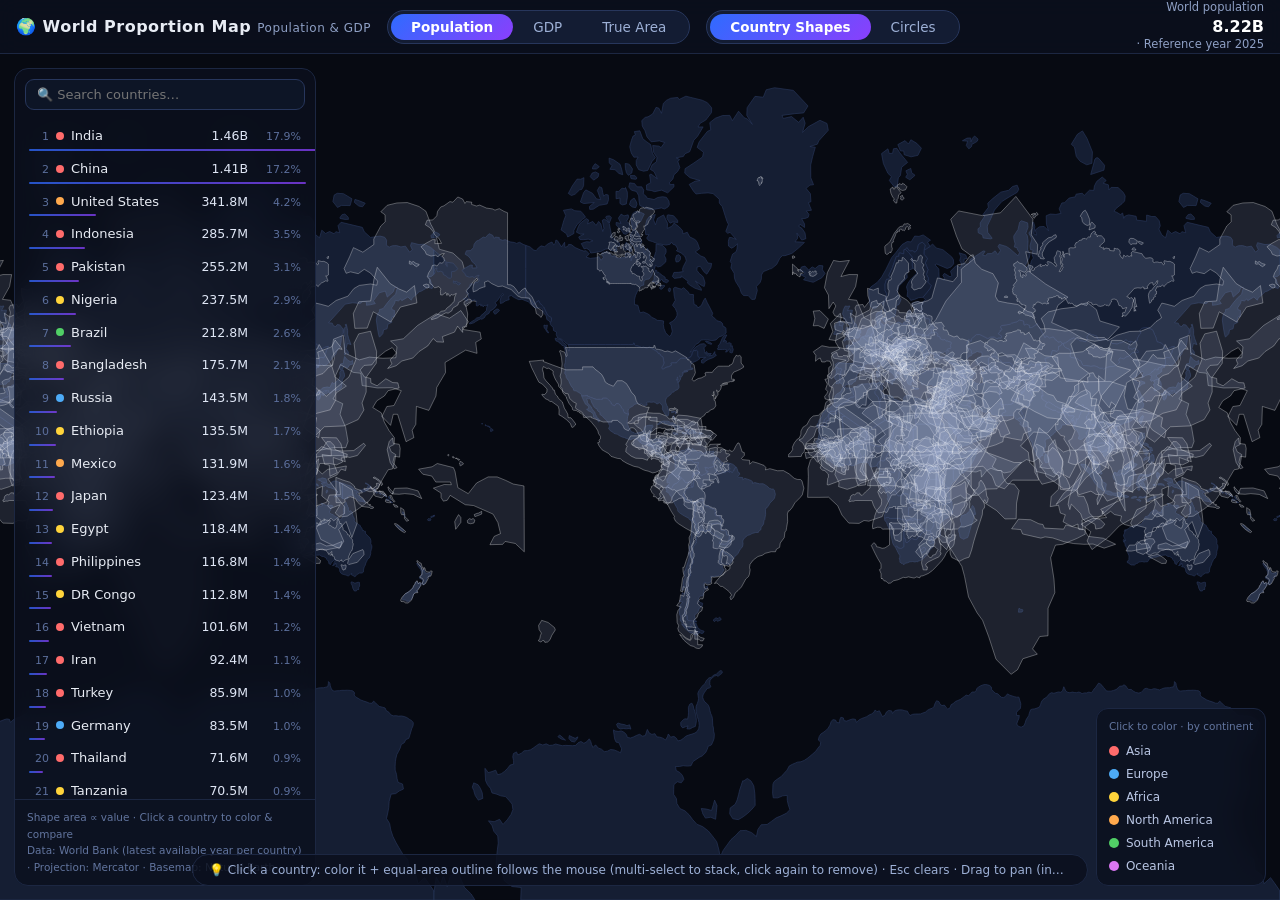
==== commit 9a0f8717: "True Area ghost: place geometry at rotated-frame origin via dedicated projection (fixes antimeridian" ====
--- a/index.html
+++ b/index.html
@@ -190,7 +190,8 @@
 
 var projection=d3.geoMercator();
 var path=d3.geoPath(projection);
-var ghostPath=d3.geoPath(projection);
+var ghostProjection=d3.geoMercator(); // 幽灵专用:旋转到光标经度,轮廓永不跨反经线
+var ghostPath=d3.geoPath(ghostProjection);
 var ghostFeature={type:'Feature',geometry:{type:'Polygon',coordinates:[]}};
 var W=0,H=0,maxR=80,worldW=0;
 
@@ -235,6 +236,7 @@
   worldW=H;                // world square width in px (== height): horizontal wrap period
   projection.scale(scale).translate([W/2,H/2]).center([0,0])
     .clipExtent([[-worldW,0],[2*worldW,worldW]]);
+  ghostProjection.scale(scale).translate([W/2,H/2]).center([0,0]); // 幽灵投影:同比例,d3默认世界方格裁剪
   maxR=H*0.185;
   features.forEach(function(f){
     var p=projection(f.centroid);
@@ -425,18 +427,21 @@
   var r=byIso[lastSel];
   if(!r)return;
   if(shapeMode&&mode==='area'){
-    // thetruesize 行为:轮廓在光标处按墨卡托重新投影 — 拖向赤道变小,拖向两极变大
-    // 注意:保留原始经度差(不归一化),否则跨日期变更线时轮廓会被投影到屏幕外
+    // thetruesize 行为:轮廓在光标处按墨卡托重新投影 — 拖向赤道变小,拖向两极变大。
+    // 几何平移到"绝对经度 = -光标经度"处:旋转后质心恰在投影中心,
+    // 幽灵永不跨越反经线 — 任何拖放位置都完整显示
     var ll=projection.invert([mapX,mapY]);
     if(!ll)return;
-    var dLon=ll[0]-r.f.centroid[0],dLat=ll[1]-r.f.centroid[1];
+    var dLon=-ll[0]-r.f.centroid[0],dLat=ll[1]-r.f.centroid[1];
+    ghostProjection.rotate([-ll[0],0]);
     ghostFeature.geometry.type=r.f.geometry.type;
     ghostFeature.geometry.coordinates=shiftedGeometry(r.f.geometry,dLon,dLat);
     var d=ghostPath(ghostFeature)||r.f.pathD;
     tiles.forEach(function(t){
-      t.gGhost.attr('transform','translate('+((t.i-1)*worldW)+',0)');
+      var lx=mapX-(t.i-1)*worldW;
+      t.gGhost.attr('transform','translate('+(lx-W/2)+','+(mapY-H/2)+')');
       t.gShp.attr('d',d);
-      t.gTxt.attr('x',mapX).attr('y',mapY-8);
+      t.gTxt.attr('x',lx).attr('y',mapY-8);
     });
     return;
   }
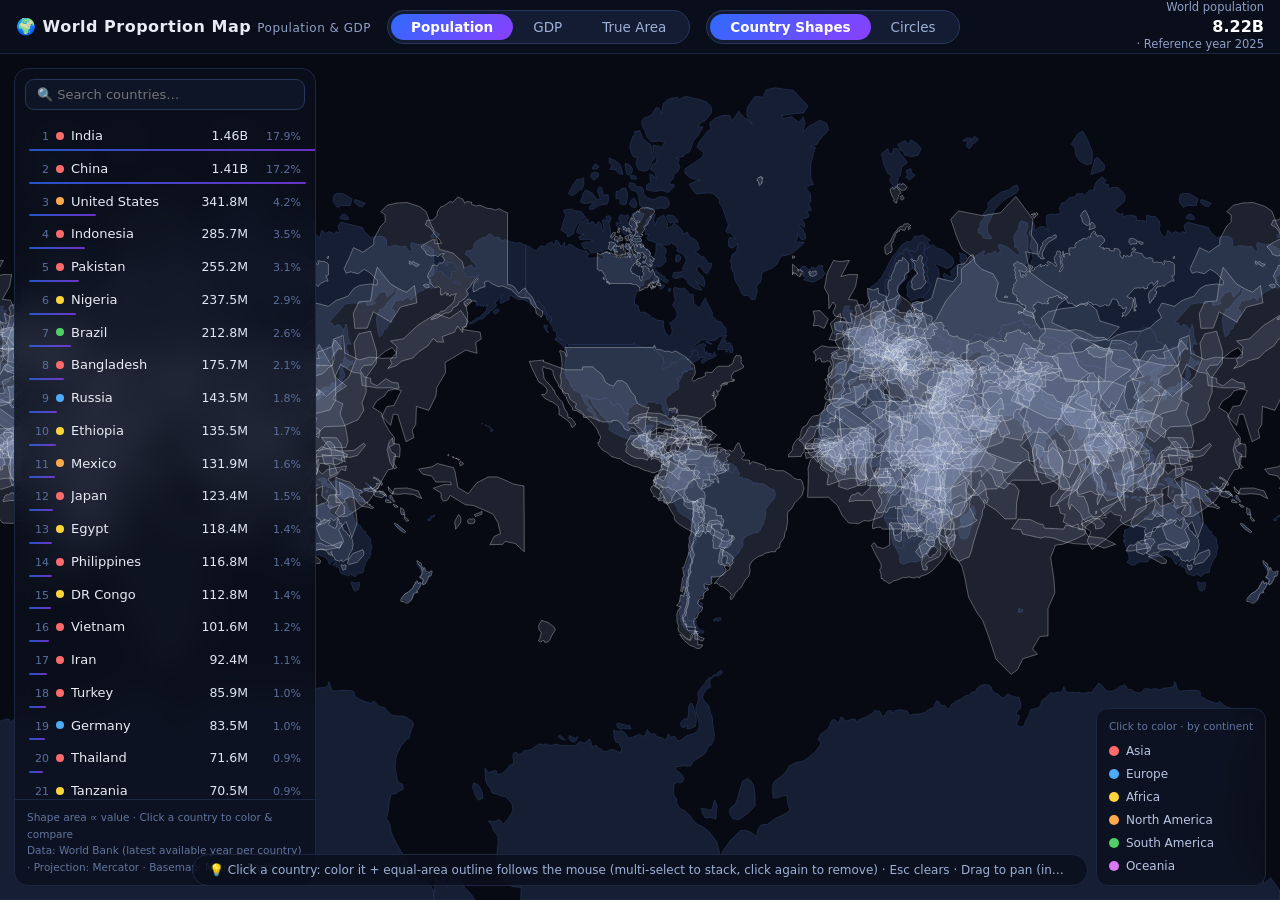
==== commit 0170424f: "True Area ghost: correct rotation-frame anchoring (dLon = cursorLon - centroidLon), y-translate 0" ====
--- a/index.html
+++ b/index.html
@@ -432,14 +432,15 @@
     // 幽灵永不跨越反经线 — 任何拖放位置都完整显示
     var ll=projection.invert([mapX,mapY]);
     if(!ll)return;
-    var dLon=-ll[0]-r.f.centroid[0],dLat=ll[1]-r.f.centroid[1];
+    var dLon=ll[0]-r.f.centroid[0],dLat=ll[1]-r.f.centroid[1];
     ghostProjection.rotate([-ll[0],0]);
     ghostFeature.geometry.type=r.f.geometry.type;
     ghostFeature.geometry.coordinates=shiftedGeometry(r.f.geometry,dLon,dLat);
     var d=ghostPath(ghostFeature)||r.f.pathD;
+    var cxy=ghostProjection([ll[0],ll[1]])||[W/2,mapY]; // 幽灵质心的实际投影位置
     tiles.forEach(function(t){
       var lx=mapX-(t.i-1)*worldW;
-      t.gGhost.attr('transform','translate('+(lx-W/2)+','+(mapY-H/2)+')');
+      t.gGhost.attr('transform','translate('+(lx-cxy[0])+',0)');
       t.gShp.attr('d',d);
       t.gTxt.attr('x',lx).attr('y',mapY-8);
     });
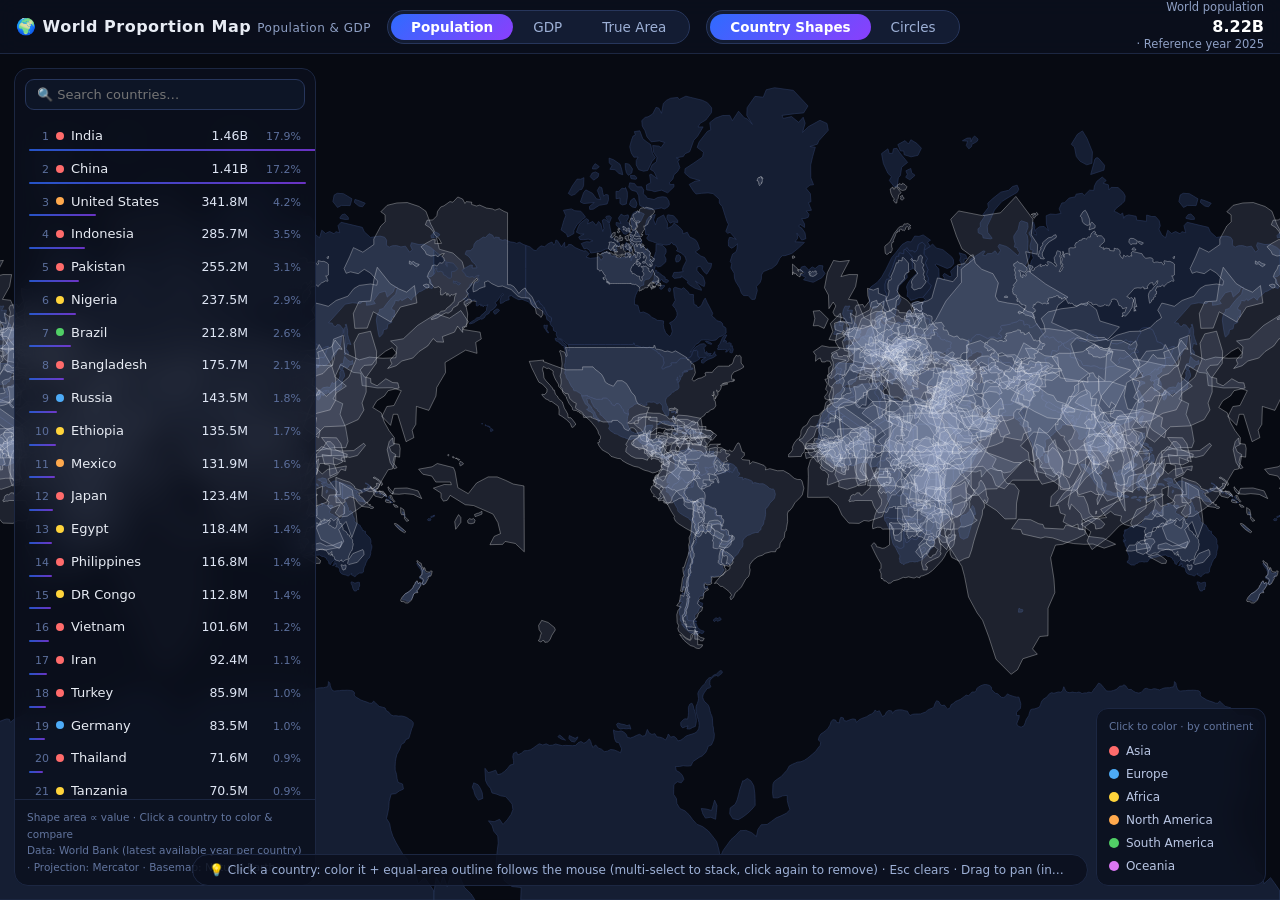
==== commit 27e9d949: "True Area ghost: spherical-rotation transport, screen-space anchor at cursor (width scales with lati" ====
--- a/index.html
+++ b/index.html
@@ -134,7 +134,7 @@
 var ANIM=true;
 try{ANIM=!/static=1/.test(location.search)&&!matchMedia('(prefers-reduced-motion: reduce)').matches;}catch(e){}
 
-var recs=[],byIso={},maxV=1;
+var recs=[],byIso={},maxV=1,worldTotal=0;
 var selSet=new Set(),lastSel=null,hoverIso=null;
 var tx=0,ty=0,k=1,dragging=false,dragMoved=false,lastPt=null,lastMouse=null;
 var firstRender=true;
@@ -162,8 +162,8 @@
   f.centroid=bigCentroid(f.geometry);
 });
 
-var AREA_VALS=null,worldTotal=0;
-function getAreaVals(){ // km² per country, computed once from the geometry
+var AREA_VALS=null;
+function getAreaVals(){
   if(!AREA_VALS){
     AREA_VALS={};
     var R2=6371*6371;
@@ -182,36 +182,59 @@
 
 var stage=document.getElementById('stage');
 var svg=d3.select('#map');
-var root=svg.append('g');
+var root=svg.append('g');           // 缩放/平移作用于此层(底图+数据图形)
 var gTiles=root.append('g');
 var tiles=[];
-var nTiles=3;
+// 幽灵层:独立于 root,直接用屏幕坐标,避免任何坐标系混合
+var gGhost=svg.append('g').style('display','none').style('pointer-events','none');
+var gShp=gGhost.append('path').attr('fill-opacity',0.45).attr('stroke','#fff').attr('stroke-width',2)
+  .attr('stroke-dasharray','6 4').attr('vector-effect','non-scaling-stroke').attr('stroke-linejoin','round');
+var gCirc=gGhost.append('circle').attr('fill-opacity',0.45).attr('stroke','#fff').attr('stroke-width',2)
+  .attr('stroke-dasharray','6 4').style('display','none');
+var gTxt=gGhost.append('text').attr('text-anchor','middle').attr('dy',-12).attr('fill','#fff')
+  .attr('font-size',13).attr('font-weight',600).attr('paint-order','stroke').attr('stroke','rgba(0,0,0,.55)').attr('stroke-width',3);
 var tooltip=document.getElementById('tooltip');
 
 var projection=d3.geoMercator();
 var path=d3.geoPath(projection);
-var ghostProjection=d3.geoMercator(); // 幽灵专用:旋转到光标经度,轮廓永不跨反经线
-var ghostPath=d3.geoPath(ghostProjection);
-var ghostFeature={type:'Feature',geometry:{type:'Polygon',coordinates:[]}};
 var W=0,H=0,maxR=80,worldW=0;
+
+function bigProjSetup(){
+  var r=stage.getBoundingClientRect();
+  W=r.width;H=r.height;
+  svg.attr('viewBox','0 0 '+W+' '+H);
+  var scale=H/(2*Math.PI); // full Mercator world square (±85.05°, both poles) fits the viewport height
+  worldW=H;
+  projection.scale(scale).translate([W/2,H/2]).center([0,0])
+    .clipExtent([[-worldW,0],[2*worldW,worldW]]);
+  maxR=H*0.185;
+  features.forEach(function(f){
+    var p=projection(f.centroid);
+    f.px=p?p[0]:0;f.py=p?p[1]:0;
+    f.pathD=path(f)||'';
+    f.area=Math.abs(path.area(f))||0;
+    var c=path.centroid(f);
+    f.cx=isNaN(c[0])?f.px:c[0];
+    f.cy=isNaN(c[1])?f.py:c[1];
+  });
+  buildTiles();
+  k=1;
+  tx=(W-worldW)/2; // center one world copy on screen
+  ty=0;
+  applyView();
+}
 
 function buildTiles(){
   gTiles.selectAll('g.tile').remove();
   tiles=[];
-  nTiles=Math.max(3,Math.ceil(W/worldW)+2);
-  for(var i=0;i<nTiles;i++){
+  var n=Math.max(3,Math.ceil(W/worldW)+2);
+  for(var i=0;i<n;i++){
     (function(i){
       var g=gTiles.append('g').attr('class','tile').attr('transform','translate('+((i-1)*worldW)+',0)');
       var t={i:i,g:g};
       t.gGrat=g.append('path').attr('fill','none').attr('stroke','#141d33').attr('stroke-width',0.5);
       t.gLand=g.append('g');
       t.gDots=g.append('g');
-      t.gGhost=g.append('g').style('display','none').style('pointer-events','none');
-      t.gCirc=t.gGhost.append('circle').attr('fill-opacity',0.45).attr('stroke','#fff').attr('stroke-width',2).attr('stroke-dasharray','6 4').attr('vector-effect','non-scaling-stroke');
-      t.gShp=t.gGhost.append('path').attr('fill-opacity',0.45).attr('stroke','#fff').attr('stroke-width',2)
-        .attr('stroke-dasharray','6 4').attr('vector-effect','non-scaling-stroke').attr('stroke-linejoin','round').style('display','none');
-      t.gTxt=t.gGhost.append('text').attr('text-anchor','middle').attr('dy',-8).attr('fill','#fff')
-        .attr('font-size',12).attr('font-weight',600).attr('paint-order','stroke').attr('stroke','rgba(0,0,0,.55)').attr('stroke-width',3);
       t.gLand.selectAll('path').data(features,function(d){return d._i;}).join('path')
         .attr('class','land')
         .attr('d',path)
@@ -228,32 +251,6 @@
   }
 }
 
-function setup(){
-  var r=stage.getBoundingClientRect();
-  W=r.width;H=r.height;
-  svg.attr('viewBox','0 0 '+W+' '+H);
-  var scale=H/(2*Math.PI); // full Mercator world square (±85.05°, both poles) fits the viewport height
-  worldW=H;                // world square width in px (== height): horizontal wrap period
-  projection.scale(scale).translate([W/2,H/2]).center([0,0])
-    .clipExtent([[-worldW,0],[2*worldW,worldW]]);
-  ghostProjection.scale(scale).translate([W/2,H/2]).center([0,0]); // 幽灵投影:同比例,d3默认世界方格裁剪
-  maxR=H*0.185;
-  features.forEach(function(f){
-    var p=projection(f.centroid);
-    f.px=p?p[0]:0;f.py=p?p[1]:0;
-    f.pathD=path(f)||'';
-    f.area=Math.abs(path.area(f))||0;
-    var c=path.centroid(f);
-    f.cx=isNaN(c[0])?f.px:c[0];
-    f.cy=isNaN(c[1])?f.py:c[1];
-  });
-  buildTiles();
-  k=1;
-  tx=(W-worldW)/2; // center one world copy on screen
-  ty=0;            // full square visible on open: 85°N … 85°S, no pan/zoom needed
-  applyView();
-}
-
 function clampPan(){
   var P=worldW*k;
   tx=((tx%P)+P)%P;
@@ -291,7 +288,7 @@
   recs.forEach(function(r,i){
     r.rank=i+1;r.share=r.d.v/total;
     r.r=Math.max(1.1,maxR*Math.sqrt(r.d.v/maxV));
-    r.s=mode==='area'?1:f2s(r.f,Math.max(maxArea*r.d.v/maxV,30)); // True Area 模式 s=1(真实比例)
+    r.s=mode==='area'?1:f2s(r.f,Math.max(maxArea*r.d.v/maxV,30));
   });
   byIso={};recs.forEach(function(r){byIso[r.f.iso3]=r;});
 }
@@ -394,72 +391,40 @@
 
 function refreshSel(){
   restroke();
-  var r=lastSel?byIso[lastSel]:null;
   tiles.forEach(function(t){
     t.gDots.selectAll('text.lbl').text(function(d){return selSet.has(d.f.iso3)?d.f.name:'';});
-    if(r){
-      t.gGhost.style('display',null);
-      if(shapeMode){
-        // 幽灵初始落在原位,移动鼠标后跟随光标(True Area 模式按光标纬度重投影)
-        t.gGhost.attr('transform',null);
-        t.gShp.style('display',null).attr('d',r.f.pathD).attr('fill',RG_COLOR[r.f.rg]);
-        t.gCirc.style('display','none');
-        t.gTxt.attr('x',r.f.cx).attr('y',r.f.cy);
-      }else{
-        t.gGhost.attr('transform','translate('+r.f.px+','+r.f.py+')');
-        t.gCirc.style('display',null).attr('r',r.r).attr('fill',RG_COLOR[r.f.rg]);
-        t.gShp.style('display','none');
-        t.gTxt.attr('x',0).attr('y',0);
-      }
-      t.gTxt.text(r.f.name+' · '+(mode==='area'?'true size':MODES[mode].label+' equal-area'));
-    }else{
-      t.gGhost.style('display','none');
-    }
-  });
-  if(r&&lastMouse)moveGhost(lastMouse[0],lastMouse[1]);
+  });
+  updateGhost();
   document.querySelectorAll('#rank .row').forEach(function(row){
     row.classList.toggle('act',selSet.has(row.dataset.iso));
   });
 }
 
-function moveGhost(sx,sy){
+function updateGhost(){
+  var r=lastSel?byIso[lastSel]:null;
+  if(!r){gGhost.style('display','none');return;}
+  var sx,sy;
+  if(lastMouse){sx=lastMouse[0];sy=lastMouse[1];}
+  else{sx=tx+r.f.px*k;sy=ty+r.f.py*k;}
   var mapX=(sx-tx)/k,mapY=(sy-ty)/k;
-  var r=byIso[lastSel];
-  if(!r)return;
-  if(shapeMode&&mode==='area'){
-    // thetruesize 行为:轮廓在光标处按墨卡托重新投影 — 拖向赤道变小,拖向两极变大。
-    // 几何平移到"绝对经度 = -光标经度"处:旋转后质心恰在投影中心,
-    // 幽灵永不跨越反经线 — 任何拖放位置都完整显示
-    var ll=projection.invert([mapX,mapY]);
-    if(!ll)return;
-    var dLon=ll[0]-r.f.centroid[0],dLat=ll[1]-r.f.centroid[1];
-    ghostProjection.rotate([-ll[0],0]);
-    ghostFeature.geometry.type=r.f.geometry.type;
-    ghostFeature.geometry.coordinates=shiftedGeometry(r.f.geometry,dLon,dLat);
-    var d=ghostPath(ghostFeature)||r.f.pathD;
-    var cxy=ghostProjection([ll[0],ll[1]])||[W/2,mapY]; // 幽灵质心的实际投影位置
-    tiles.forEach(function(t){
-      var lx=mapX-(t.i-1)*worldW;
-      t.gGhost.attr('transform','translate('+(lx-cxy[0])+',0)');
-      t.gShp.attr('d',d);
-      t.gTxt.attr('x',lx).attr('y',mapY-8);
-    });
-    return;
-  }
-  tiles.forEach(function(t){
-    var lx=mapX-(t.i-1)*worldW;
-    if(shapeMode){
-      t.gGhost.attr('transform','translate('+lx+','+mapY+') scale('+r.s+') translate('+(-r.f.cx)+','+(-r.f.cy)+')');
-      t.gTxt.attr('x',0).attr('y',0);
-    }else{
-      t.gGhost.attr('transform','translate('+lx+','+mapY+')');
-    }
-  });
-}
-function shiftedGeometry(geom,dLon,dLat){
-  function sh(ring){return ring.map(function(c){return [c[0]+dLon,c[1]+dLat];});}
-  if(geom.type==='Polygon')return geom.coordinates.map(sh);
-  return geom.coordinates.map(function(p){return p.map(sh);});
+  var ll=projection.invert([mapX,mapY]);
+  var latC=ll?ll[1]:r.f.centroid[1];
+  var s=1;
+  if(mode==='area'){
+    s=Math.cos(r.f.centroid[1]*Math.PI/180)/Math.max(0.087,Math.cos(latC*Math.PI/180)); // 真实尺寸随纬度 sec(φ) 变化
+  }
+  gGhost.style('display',null);
+  if(shapeMode){
+    gShp.style('display',null).attr('d',r.f.pathD).attr('fill',RG_COLOR[r.f.rg])
+      .attr('transform','translate('+(sx-r.f.px*k*s)+','+(sy-r.f.py*k*s)+') scale('+(k*s)+')');
+    gCirc.style('display','none');
+  }else{
+    gCirc.style('display',null).attr('transform','translate('+sx+','+sy+')').attr('r',r.r*k*s)
+      .attr('fill',RG_COLOR[r.f.rg]);
+    gShp.style('display','none');
+  }
+  gTxt.style('display',null).attr('x',sx).attr('y',sy-12)
+    .text(r.f.name+' · '+(mode==='area'?'true size':MODES[mode].label+' equal-area'));
 }
 
 function tipHTML(f){
@@ -482,8 +447,8 @@
         var g=DATA.vals.gdp[f.iso3];
         if(g)h+='<div class="tt-row">GDP: '+fmtGdp(g.v)+' · GDP per capita '+fmtUSD(g.v/r.d.v)+'</div>';
       }else{
-        var p2=DATA.vals.pop[f.iso3];
-        if(p2)h+='<div class="tt-row">Population: '+fmtPop(p2.v)+' · GDP per capita '+fmtUSD(r.d.v/p2.v)+'</div>';
+        var p=DATA.vals.pop[f.iso3];
+        if(p)h+='<div class="tt-row">Population: '+fmtPop(p.v)+' · GDP per capita '+fmtUSD(r.d.v/p.v)+'</div>';
       }
     }
   }else{
@@ -550,7 +515,7 @@
 function setMode(m){
   if(m===mode)return;
   mode=m;
-  location.hash=m==='gdp'?'gdp':'pop';
+  location.hash=m==='gdp'?'gdp':(m==='area'?'area':'pop');
   computeRecs();
   renderDots(true,false);
   buildPanel();
@@ -561,7 +526,7 @@
 function setShape(sm){
   if(sm===shapeMode)return;
   shapeMode=sm;
-  setup();
+  bigProjSetup();
   computeRecs();
   renderDots(true,true);
   buildPanel();
@@ -617,7 +582,7 @@
 svg.on('mousemove',function(e){
   var p=d3.pointer(e,svg.node());
   lastMouse=p;
-  if(lastSel&&!dragging)moveGhost(p[0],p[1]);
+  if(lastSel&&!dragging)updateGhost();
 });
 svg.on('mouseleave',function(){tooltip.style.display='none';});
 
@@ -625,7 +590,7 @@
 window.addEventListener('resize',function(){
   clearTimeout(rsT);
   rsT=setTimeout(function(){
-    setup();
+    bigProjSetup();
     computeRecs();
     renderDots(false,true);
     buildPanel();
@@ -633,12 +598,13 @@
   },150);
 });
 
-setup();
+bigProjSetup();
 computeRecs();
 renderDots(true,true);
 buildPanel();
 updateHeader();
 buildLegend();
+refreshSel();
 svg.style('cursor','grab');
 })();
 </script>
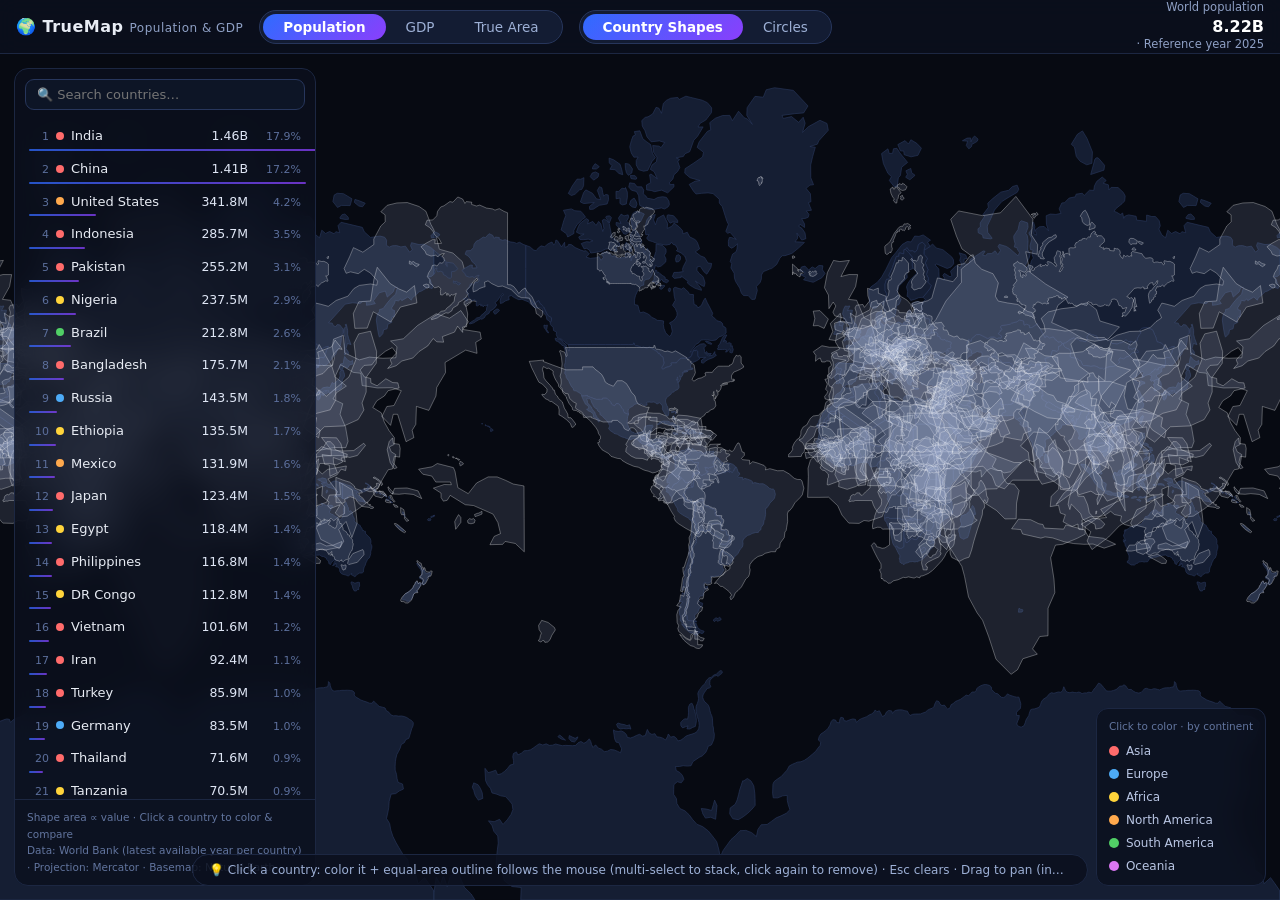
==== commit 764c3565: "Rename project to TrueMap" ====
--- a/index.html
+++ b/index.html
@@ -4,7 +4,7 @@
 <meta charset="utf-8">
 <meta name="viewport" content="width=device-width,initial-scale=1">
 <meta name="color-scheme" content="dark">
-<title>World Proportion Map — Population &amp; GDP</title>
+<title>TrueMap — Population &amp; GDP</title>
 <style>:root{color-scheme:dark}
 *{box-sizing:border-box}
 html,body{height:100%}
@@ -53,7 +53,7 @@
 </head>
 <body>
 <header>
-  <div class="brand">🌍 World Proportion Map<small>Population &amp; GDP</small></div>
+  <div class="brand">🌍 TrueMap<small>Population &amp; GDP</small></div>
   <div class="toggle">
     <button id="btn-pop">Population</button>
     <button id="btn-gdp">GDP</button>
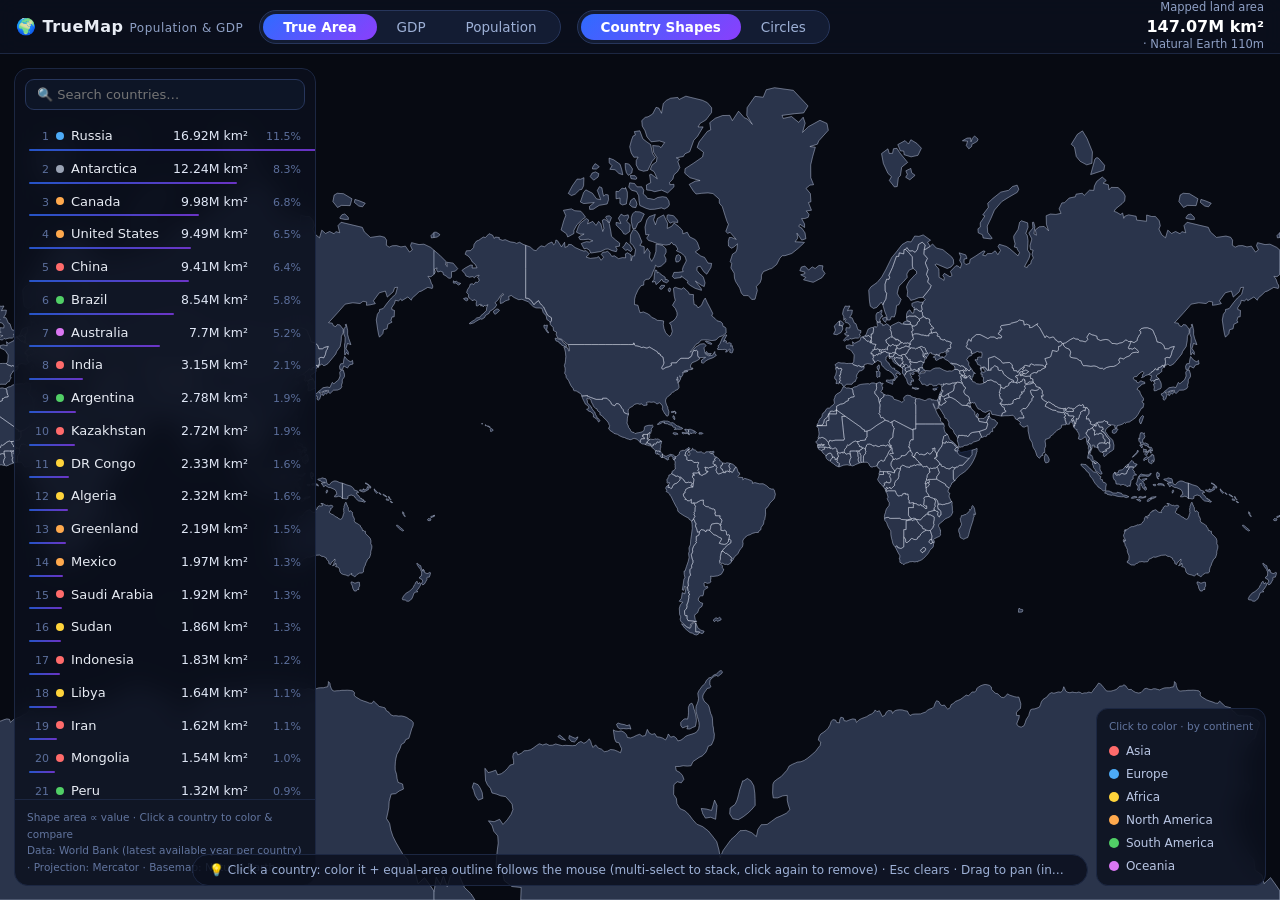
==== commit 4b9507c1: "True Area as default mode, moved first in mode toggle" ====
--- a/index.html
+++ b/index.html
@@ -55,9 +55,9 @@
 <header>
   <div class="brand">🌍 TrueMap<small>Population &amp; GDP</small></div>
   <div class="toggle">
+    <button id="btn-area">True Area</button>
+    <button id="btn-gdp">GDP</button>
     <button id="btn-pop">Population</button>
-    <button id="btn-gdp">GDP</button>
-    <button id="btn-area">True Area</button>
   </div>
   <div class="toggle">
     <button id="btn-shape">Country Shapes</button>
@@ -129,7 +129,7 @@
   area:{label:'True Area',fmt:fmtArea}
 };
 
-var mode=/gdp/i.test(location.hash)?'gdp':(/area/i.test(location.hash)?'area':'pop');
+var mode=/gdp/i.test(location.hash)?'gdp':(/pop/i.test(location.hash)?'pop':'area'); // 默认 True Area
 var shapeMode=!/circle/i.test(location.search);
 var ANIM=true;
 try{ANIM=!/static=1/.test(location.search)&&!matchMedia('(prefers-reduced-motion: reduce)').matches;}catch(e){}
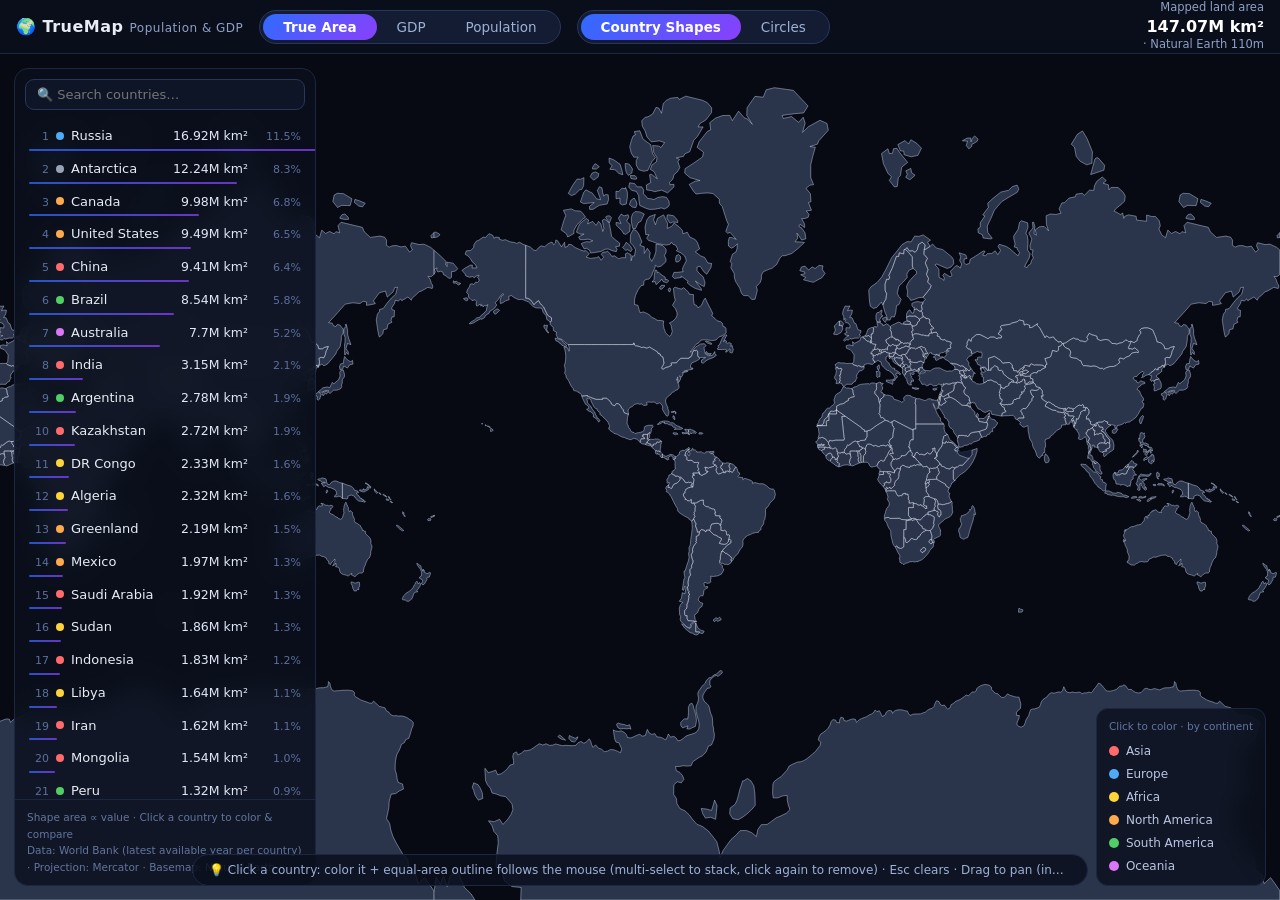
==== commit c352400c: "Add Google Analytics (G-C44M1PMDNE)" ====
--- a/index.html
+++ b/index.html
@@ -5,6 +5,14 @@
 <meta name="viewport" content="width=device-width,initial-scale=1">
 <meta name="color-scheme" content="dark">
 <title>TrueMap — Population &amp; GDP</title>
+<!-- Google tag (gtag.js) -->
+<script async src="https://www.googletagmanager.com/gtag/js?id=G-C44M1PMDNE"></script>
+<script>
+  window.dataLayer = window.dataLayer || [];
+  function gtag(){dataLayer.push(arguments);}
+  gtag('js', new Date());
+  gtag('config', 'G-C44M1PMDNE');
+</script>
 <style>:root{color-scheme:dark}
 *{box-sizing:border-box}
 html,body{height:100%}
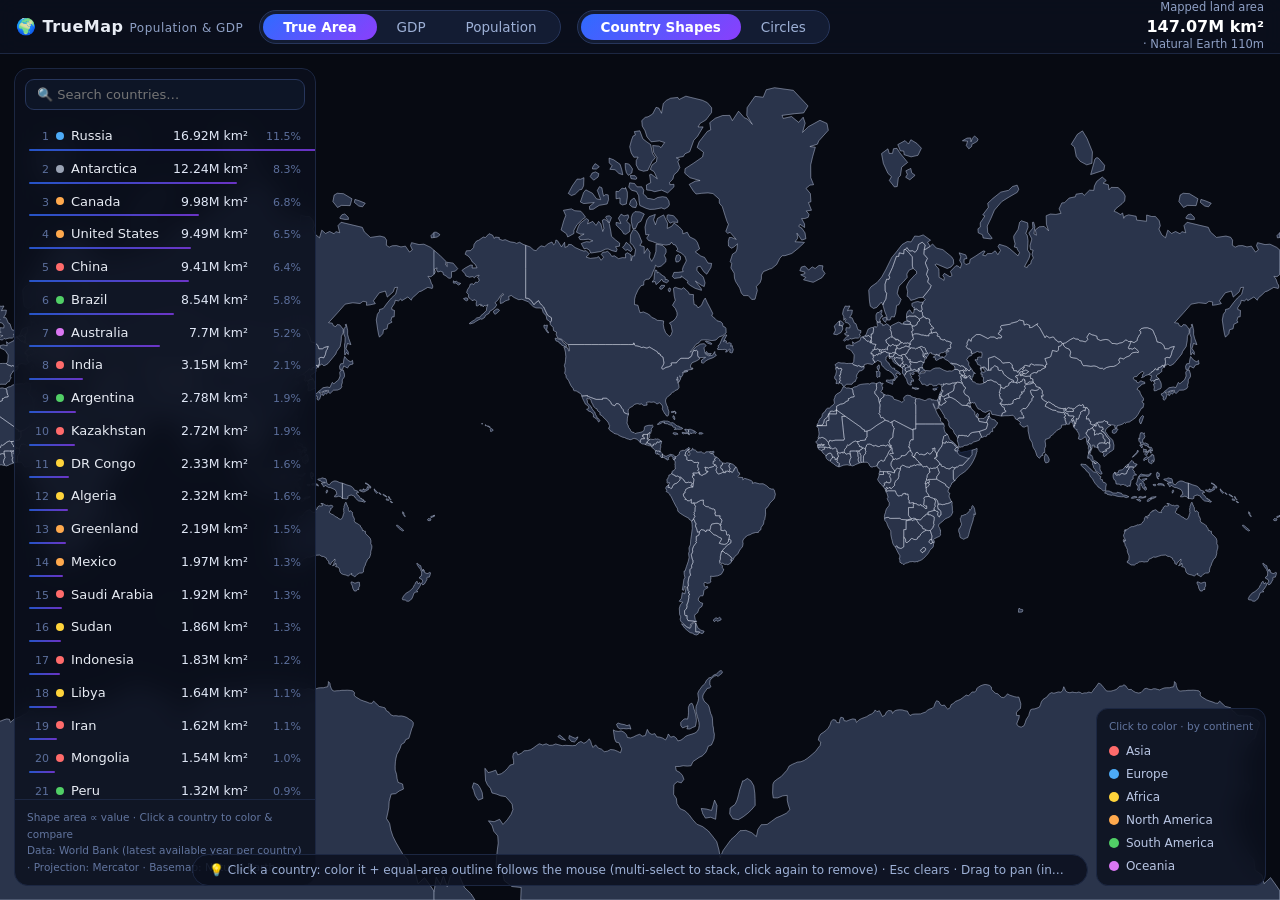
==== commit 48b76d60: "GDP/Population ghost outline uses same equal-area scale as the on-map shape (was shrinking to home s" ====
--- a/index.html
+++ b/index.html
@@ -420,6 +420,8 @@
   var s=1;
   if(mode==='area'){
     s=Math.cos(r.f.centroid[1]*Math.PI/180)/Math.max(0.087,Math.cos(latC*Math.PI/180)); // 真实尺寸随纬度 sec(φ) 变化
+  }else{
+    s=r.s||1; // 等比例轮廓:与地图上该国着色形状同尺寸
   }
   gGhost.style('display',null);
   if(shapeMode){
